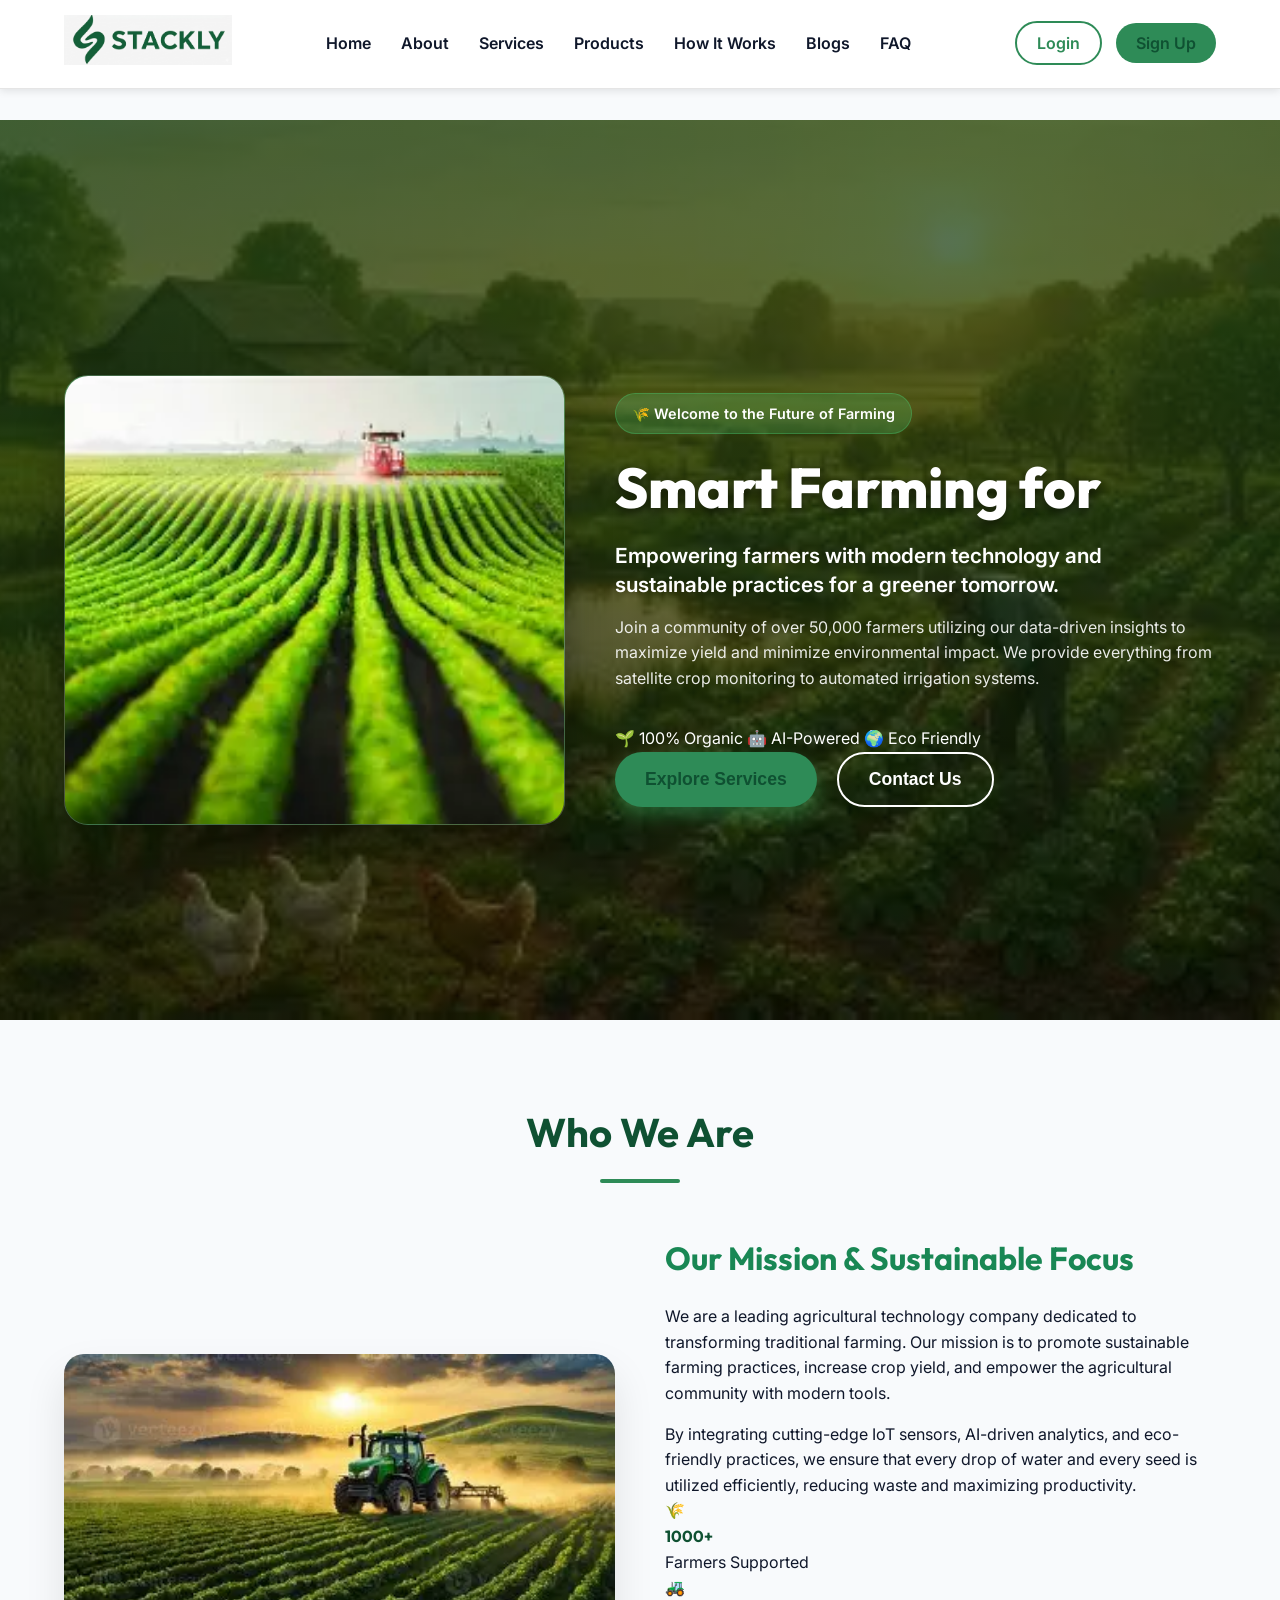
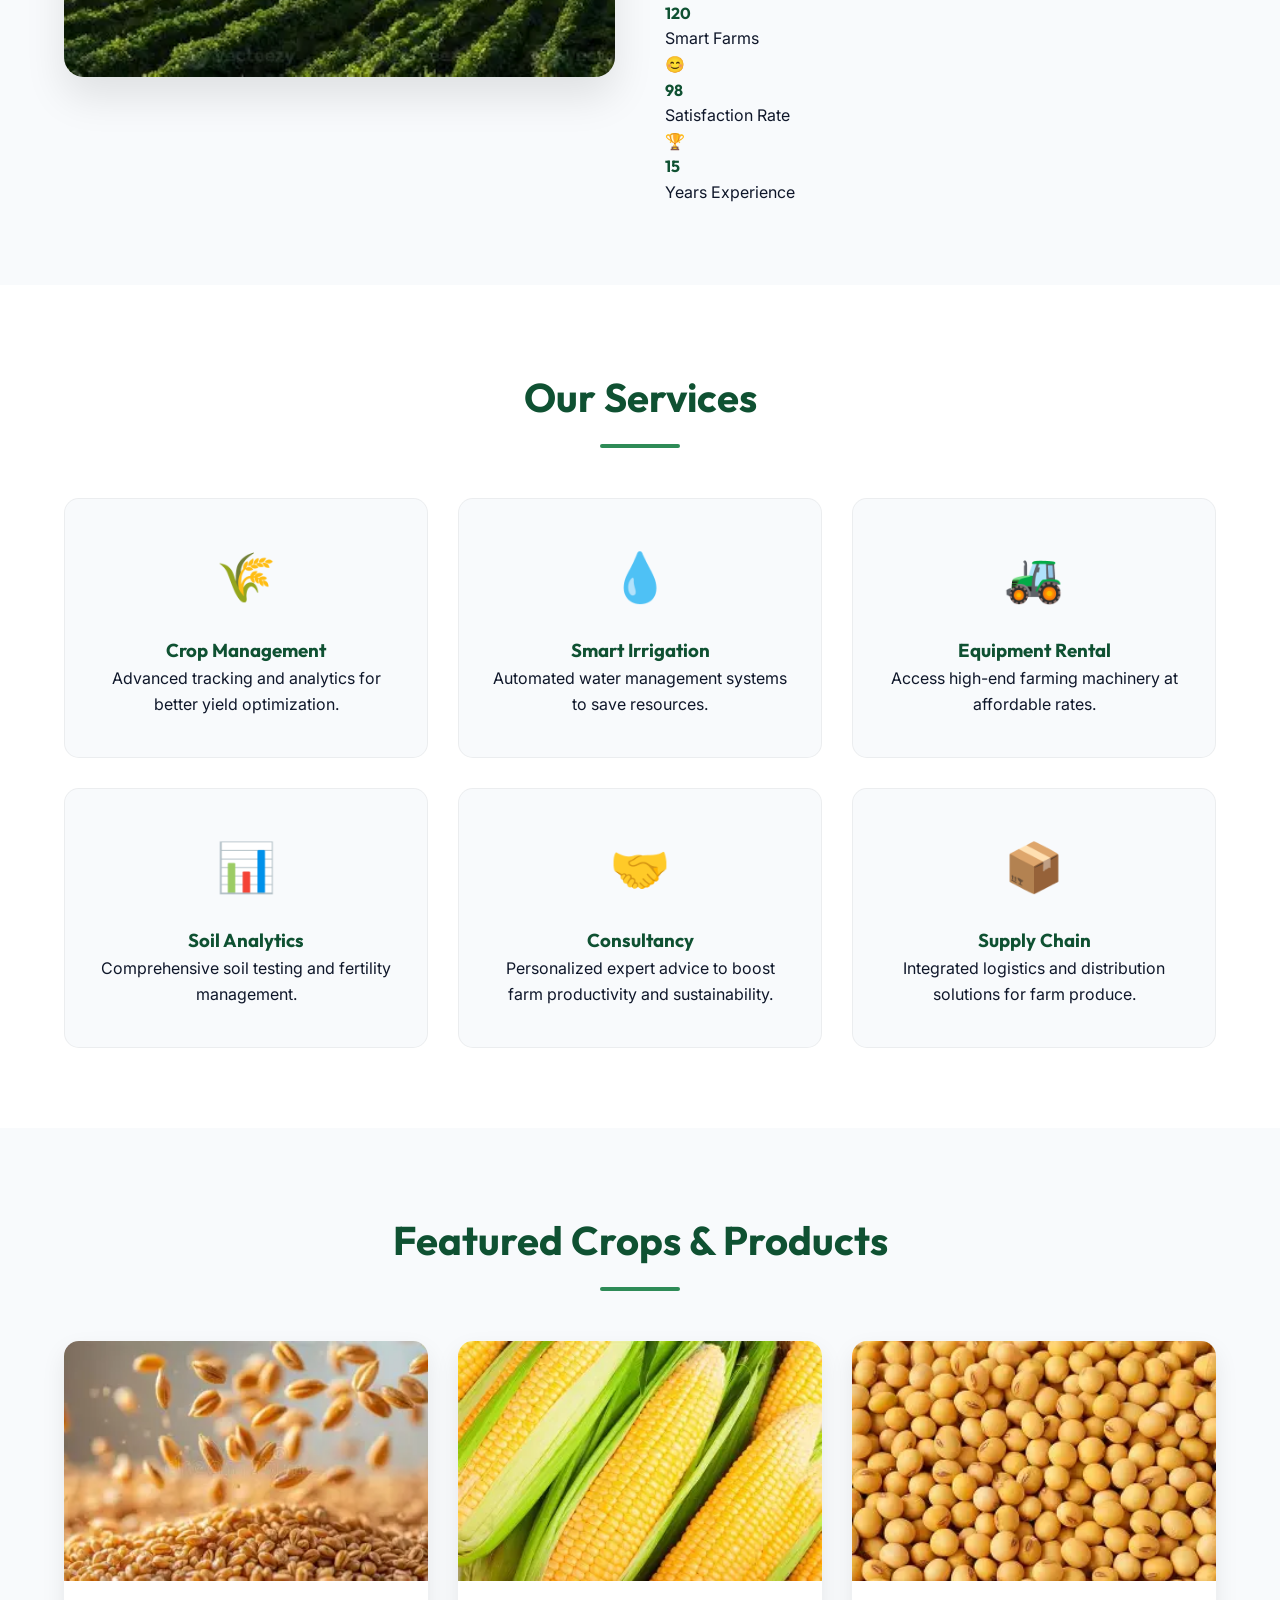
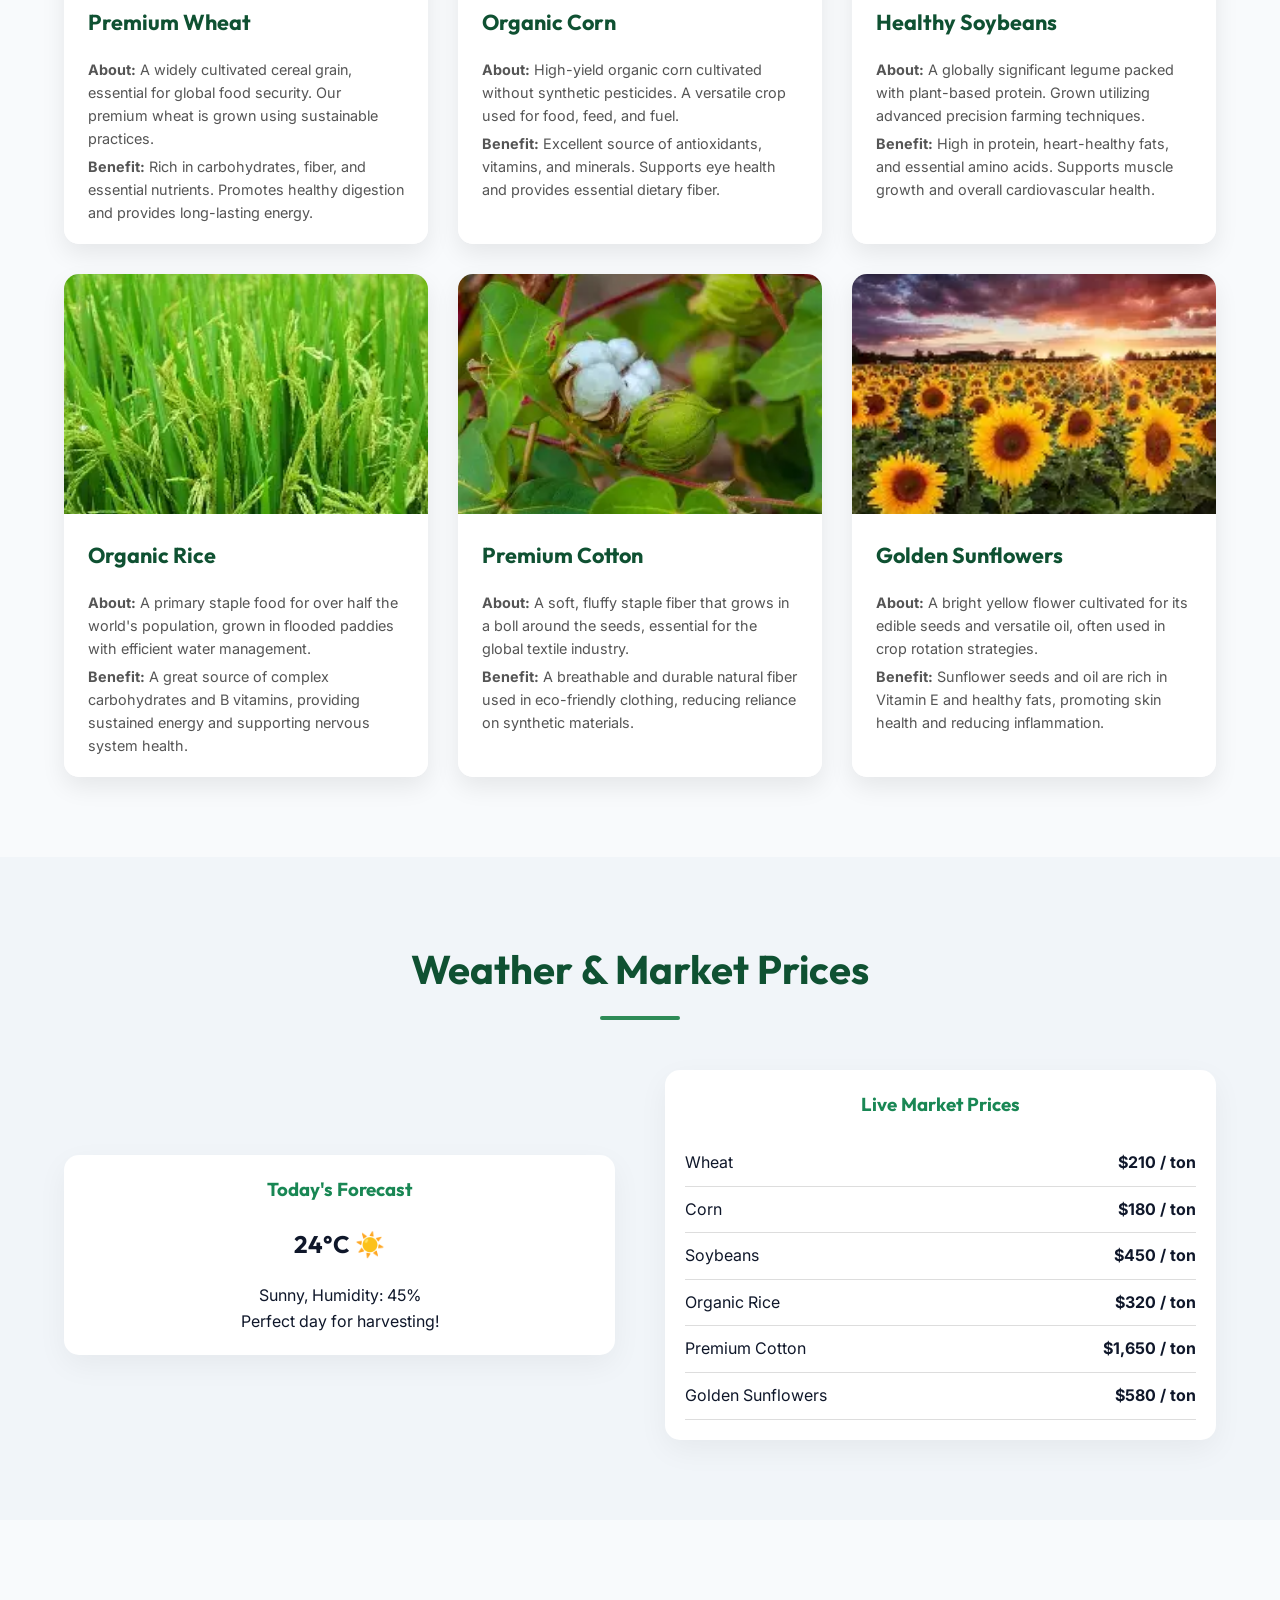
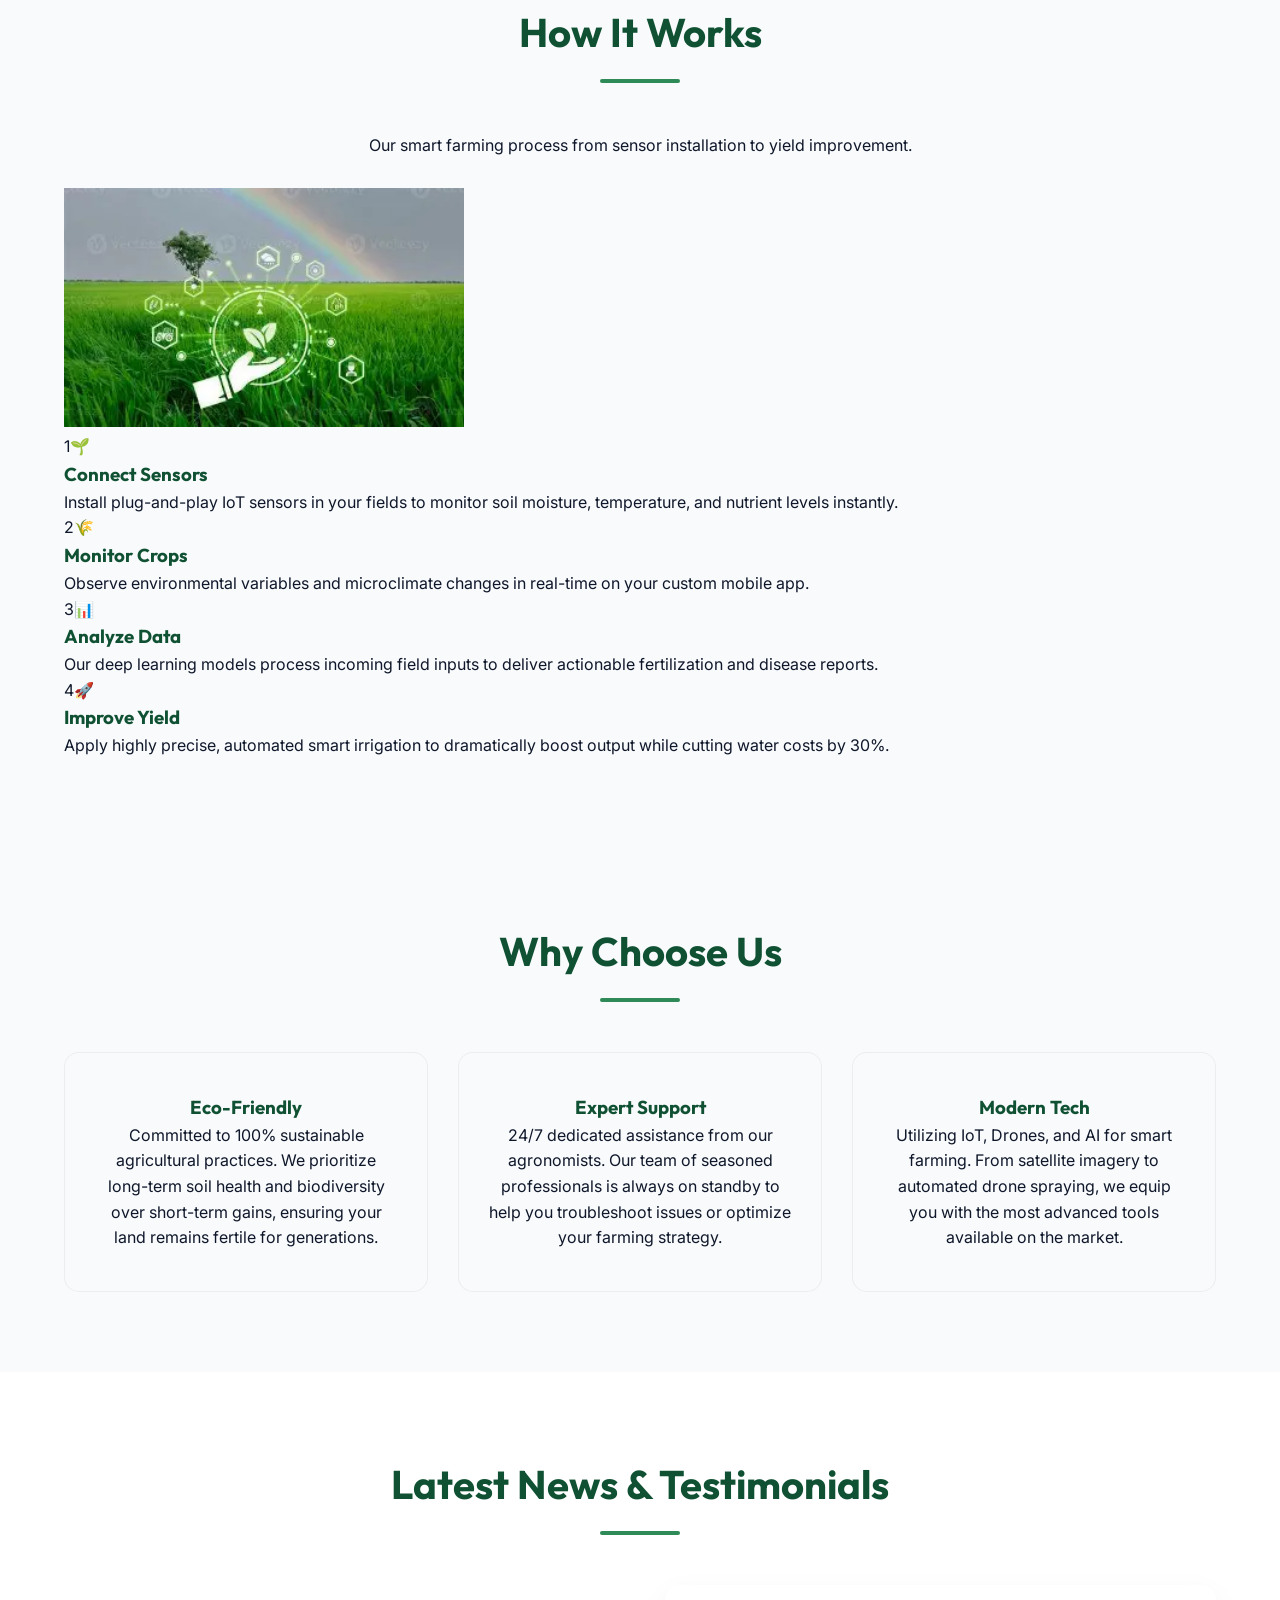
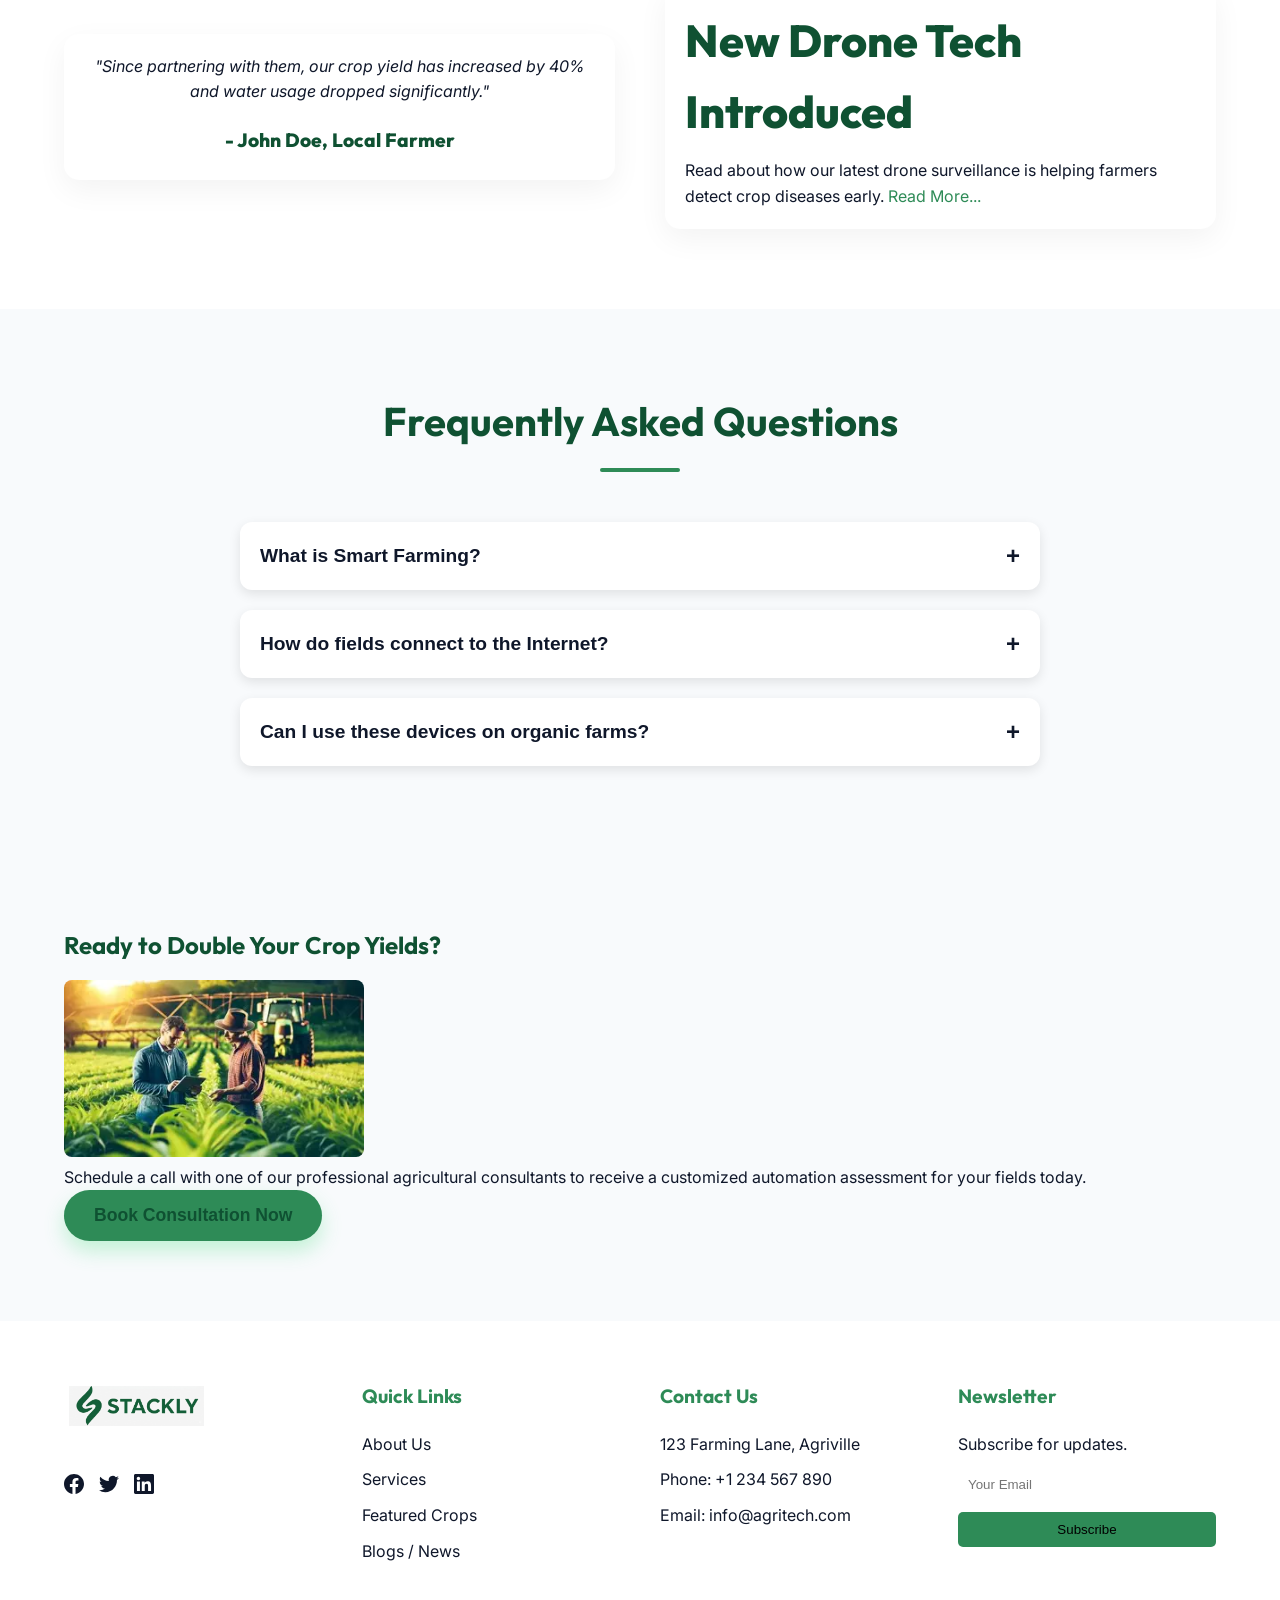
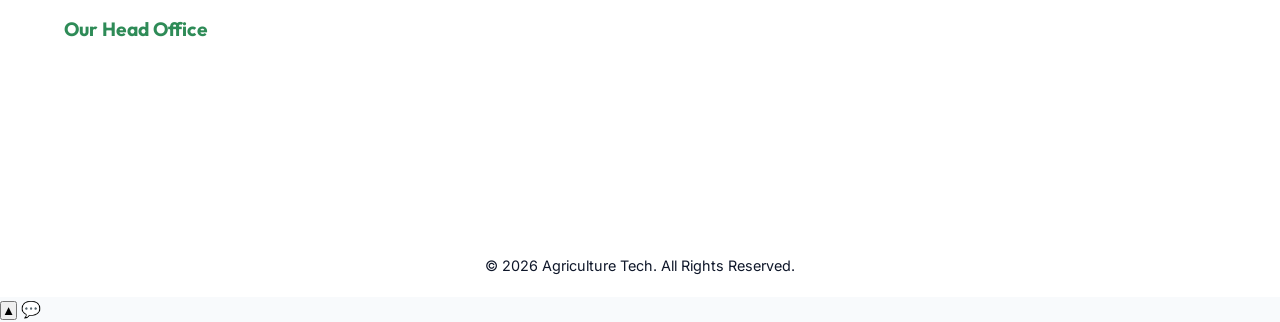
==== index.html @ cfa4a05a "Add files via upload" ====
<!DOCTYPE html>
<html lang="en">

<head>
    <meta charset="UTF-8">
    <meta name="viewport" content="width=device-width, initial-scale=1.0">
    <title>Agriculture - Smart Farming</title>
    <link
        href="https://fonts.googleapis.com/css2?family=Inter:wght@400;500;600&family=Outfit:wght@500;600;800&display=swap"
        rel="stylesheet">
    <link rel="stylesheet" href="assets/css/style.css">
</head>

<body>
    <!-- Preloader -->
    <div id="preloader">
        <div class="preloader-content">
            <span class="loader-icon">🌱</span>
            <h2>Growing Better Future...</h2>
            <div class="loader-bar">
                <div class="loader-progress"></div>
            </div>
        </div>
    </div>


    <!-- Header -->
    <header>
        <div class="logo">
            <a href="index.html"><img src="logo1.png" alt="Agriculture Logo"></a>
        </div>
        <nav>
            <ul class="nav-links">
                <li><a href="index.html">Home</a></li>
                <li><a href="404.html">About</a></li>
                <li><a href="404.html">Services</a></li>
                <li><a href="404.html">Products</a></li>
                <li><a href="404.html">How It Works</a></li>
                <li><a href="404.html">Blogs</a></li>
                <li><a href="404.html">FAQ</a></li>
                <li class="mobile-only"><a href="404.html">Login</a></li>
                <li class="mobile-only"><a href="404.html">Sign Up</a></li>
            </ul>
        </nav>
        <div class="header-right">
            <div class="auth-buttons">
                <a href="404.html" class="btn-login">Login</a>
                <a href="404.html" class="btn-signup">Sign Up</a>
            </div>
            <div class="hamburger">
                <span></span>
                <span></span>
                <span></span>
            </div>
        </div>
    </header>

    <!-- Hero Section -->
    <section id="hero" class="hero">
        <div class="hero-overlay"></div>
        <div class="leaves-container"></div> <!-- Container for floating leaves animation -->
        <div class="hero-grid">
            <div class="hero-left">
                <div class="hero-image-wrap">
                    <img src="assets/13.webp" alt="Premium Wheat Farming" class="hero-img hero-slide active">
                    <img src="assets/3.webp" alt="Organic Corn Farming" class="hero-img hero-slide">
                    <img src="assets/5.webp" alt="Sustainable Soybeans Farming" class="hero-img hero-slide">
                </div>
            </div>
            <div class="hero-right">
                <div class="hero-content">
                    <span class="hero-tag">🌾 Welcome to the Future of Farming</span>
                    <h1 id="typewriter-title">Smart Farming for </h1>
                    <p class="hero-desc">Empowering farmers with modern technology and sustainable practices for a
                        greener tomorrow.</p>
                    <p class="hero-text">Join a community of over 50,000 farmers utilizing our data-driven insights to
                        maximize yield and minimize environmental impact. We provide everything from satellite crop
                        monitoring to automated irrigation systems.</p>

                    <!-- Trust Badges -->
                    <div class="hero-badges">
                        <span class="trust-badge">🌱 100% Organic</span>
                        <span class="trust-badge">🤖 AI-Powered</span>
                        <span class="trust-badge">🌍 Eco Friendly</span>
                    </div>

                    <div class="btn-group">
                        <button class="btn-primary" onclick="window.location.href='404.html'">Explore Services</button>
                        <button class="btn-secondary" onclick="window.location.href='404.html'">Contact Us</button>
                    </div>
                </div>
            </div>
        </div>
    </section>

    <!-- About Section -->
    <section id="about" class="about">
        <div class="about-pattern-bg"></div> <!-- Soft background pattern -->
        <h2 class="section-title">Who We Are</h2>
        <div class="about-grid">
            <div class="about-img-wrap">
                <img src="assets/4.webp" alt="Farmers working" class="about-img">
            </div>
            <div class="about-content">
                <h3>Our Mission & Sustainable Focus</h3>
                <p class="about-text-desc">We are a leading agricultural technology company dedicated to transforming
                    traditional farming. Our mission is to promote sustainable farming practices, increase crop yield,
                    and empower the agricultural community with modern tools.</p>
                <p class="about-text-desc" style="margin-top: 15px;">By integrating cutting-edge IoT sensors, AI-driven
                    analytics, and eco-friendly practices, we ensure that every drop of water and every seed is utilized
                    efficiently, reducing waste and maximizing productivity.</p>

                <!-- Rotating/Scrolling Statistics Slider -->
                <div class="stats-slider-container">
                    <div class="stats-slider-track">
                        <div class="stat-card">
                            <span class="stat-card-icon">🌾</span>
                            <div class="stat-card-info">
                                <h4 class="counter" data-target="50000" data-suffix="K+" data-divisor="1000">1000+</h4>
                                <p>Farmers Supported</p>
                            </div>
                        </div>
                        <div class="stat-card">
                            <span class="stat-card-icon">🚜</span>
                            <div class="stat-card-info">
                                <h4 class="counter" data-target="120" data-suffix="+">120</h4>
                                <p>Smart Farms</p>
                            </div>
                        </div>
                        <div class="stat-card">
                            <span class="stat-card-icon">😊</span>
                            <div class="stat-card-info">
                                <h4 class="counter" data-target="98" data-suffix="%">98</h4>
                                <p>Satisfaction Rate</p>
                            </div>
                        </div>
                        <div class="stat-card">
                            <span class="stat-card-icon">🏆</span>
                            <div class="stat-card-info">
                                <h4 class="counter" data-target="15" data-suffix="+">15</h4>
                                <p>Years Experience</p>
                            </div>
                        </div>
                    </div>
                </div>
            </div>
        </div>
    </section>

    <!-- Services Section -->
    <section id="services" class="services">
        <h2 class="section-title">Our Services</h2>
        <div class="service-grid">
            <div class="service-card">
                <div class="service-icon">🌾</div>
                <h3>Crop Management</h3>
                <p>Advanced tracking and analytics for better yield optimization.</p>
            </div>
            <div class="service-card">
                <div class="service-icon">💧</div>
                <h3>Smart Irrigation</h3>
                <p>Automated water management systems to save resources.</p>
            </div>
            <div class="service-card">
                <div class="service-icon">🚜</div>
                <h3>Equipment Rental</h3>
                <p>Access high-end farming machinery at affordable rates.</p>
            </div>
            <div class="service-card">
                <div class="service-icon">📊</div>
                <h3>Soil Analytics</h3>
                <p>Comprehensive soil testing and fertility management.</p>
            </div>
            <!-- Additional Service Cards -->
            <div class="service-card">
                <div class="service-icon">🤝</div>
                <h3>Consultancy</h3>
                <p>Personalized expert advice to boost farm productivity and sustainability.</p>
            </div>
            <div class="service-card">
                <div class="service-icon">📦</div>
                <h3>Supply Chain</h3>
                <p>Integrated logistics and distribution solutions for farm produce.</p>
            </div>
        </div>
    </section>

    <!-- Featured Crops Section -->
    <section id="crops" class="crops">
        <h2 class="section-title">Featured Crops & Products</h2>
        <div class="crops-grid">
            <div class="crop-card">
                <img src="assets/wheat.webp" alt="Wheat">
                <div class="crop-info" style="padding-bottom: 20px;">
                    <h4>Premium Wheat</h4>
                    <p style="font-size: 0.9rem; margin-top: 10px; color: #555; text-align: left;">
                        <strong>About:</strong> A widely cultivated cereal grain, essential for global food security.
                        Our premium wheat is grown using sustainable practices.
                    </p>
                    <p style="font-size: 0.9rem; margin-top: 5px; color: #555; text-align: left;">
                        <strong>Benefit:</strong> Rich in carbohydrates, fiber, and essential nutrients. Promotes
                        healthy digestion and provides long-lasting energy.
                    </p>
                </div>
            </div>
            <div class="crop-card">
                <img src="assets/corn.webp" alt="Corn">
                <div class="crop-info" style="padding-bottom: 20px;">
                    <h4>Organic Corn</h4>
                    <p style="font-size: 0.9rem; margin-top: 10px; color: #555; text-align: left;">
                        <strong>About:</strong> High-yield organic corn cultivated without synthetic pesticides. A
                        versatile crop used for food, feed, and fuel.
                    </p>
                    <p style="font-size: 0.9rem; margin-top: 5px; color: #555; text-align: left;">
                        <strong>Benefit:</strong> Excellent source of antioxidants, vitamins, and minerals. Supports eye
                        health and provides essential dietary fiber.
                    </p>
                </div>
            </div>
            <div class="crop-card">
                <img src="assets/soyabean.webp" alt="Soybeans">
                <div class="crop-info" style="padding-bottom: 20px;">
                    <h4>Healthy Soybeans</h4>
                    <p style="font-size: 0.9rem; margin-top: 10px; color: #555; text-align: left;">
                        <strong>About:</strong> A globally significant legume packed with plant-based protein. Grown
                        utilizing advanced precision farming techniques.
                    </p>
                    <p style="font-size: 0.9rem; margin-top: 5px; color: #555; text-align: left;">
                        <strong>Benefit:</strong> High in protein, heart-healthy fats, and essential amino acids.
                        Supports muscle growth and overall cardiovascular health.
                    </p>
                </div>
            </div>
            <div class="crop-card">
                <img src="assets/rice.webp" alt="Rice">
                <div class="crop-info" style="padding-bottom: 20px;">
                    <h4>Organic Rice</h4>
                    <p style="font-size: 0.9rem; margin-top: 10px; color: #555; text-align: left;">
                        <strong>About:</strong> A primary staple food for over half the world's population, grown in
                        flooded paddies with efficient water management.
                    </p>
                    <p style="font-size: 0.9rem; margin-top: 5px; color: #555; text-align: left;">
                        <strong>Benefit:</strong> A great source of complex carbohydrates and B vitamins, providing
                        sustained energy and supporting nervous system health.
                    </p>
                </div>
            </div>
            <div class="crop-card">
                <img src="assets/cotton.webp" alt="Cotton">
                <div class="crop-info" style="padding-bottom: 20px;">
                    <h4>Premium Cotton</h4>
                    <p style="font-size: 0.9rem; margin-top: 10px; color: #555; text-align: left;">
                        <strong>About:</strong> A soft, fluffy staple fiber that grows in a boll around the seeds,
                        essential for the global textile industry.
                    </p>
                    <p style="font-size: 0.9rem; margin-top: 5px; color: #555; text-align: left;">
                        <strong>Benefit:</strong> A breathable and durable natural fiber used in eco-friendly clothing,
                        reducing reliance on synthetic materials.
                    </p>
                </div>
            </div>
            <div class="crop-card">
                <img src="assets/sunflower.webp" alt="Sunflowers">
                <div class="crop-info" style="padding-bottom: 20px;">
                    <h4>Golden Sunflowers</h4>
                    <p style="font-size: 0.9rem; margin-top: 10px; color: #555; text-align: left;">
                        <strong>About:</strong> A bright yellow flower cultivated for its edible seeds and versatile
                        oil, often used in crop rotation strategies.
                    </p>
                    <p style="font-size: 0.9rem; margin-top: 5px; color: #555; text-align: left;">
                        <strong>Benefit:</strong> Sunflower seeds and oil are rich in Vitamin E and healthy fats,
                        promoting skin health and reducing inflammation.
                    </p>
                </div>
            </div>
        </div>
    </section>

    <!-- Weather & Market Prices -->
    <section class="weather-market" style="background: #f1f5f9;">
        <h2 class="section-title">Weather & Market Prices</h2>
        <div class="about-grid">
            <div class="stat-item">
                <h3 style="color: var(--secondary-color);">Today's Forecast</h3>
                <h1 style="margin: 20px 0; color: var(--text-dark);">24°C ☀️</h1>
                <p>Sunny, Humidity: 45%</p>
                <p>Perfect day for harvesting!</p>
            </div>
            <div class="stat-item">
                <h3 style="color: var(--secondary-color);">Live Market Prices</h3>
                <ul style="text-align: left; margin-top: 20px;">
                    <li
                        style="padding: 10px 0; border-bottom: 1px solid #ddd; display: flex; justify-content: space-between;">
                        <span>Wheat</span> <strong>$210 / ton</strong>
                    </li>
                    <li
                        style="padding: 10px 0; border-bottom: 1px solid #ddd; display: flex; justify-content: space-between;">
                        <span>Corn</span> <strong>$180 / ton</strong>
                    </li>
                    <li
                        style="padding: 10px 0; border-bottom: 1px solid #ddd; display: flex; justify-content: space-between;">
                        <span>Soybeans</span> <strong>$450 / ton</strong>
                    </li>
                    <li
                        style="padding: 10px 0; border-bottom: 1px solid #ddd; display: flex; justify-content: space-between;">
                        <span>Organic Rice</span> <strong>$320 / ton</strong>
                    </li>
                    <li
                        style="padding: 10px 0; border-bottom: 1px solid #ddd; display: flex; justify-content: space-between;">
                        <span>Premium Cotton</span> <strong>$1,650 / ton</strong>
                    </li>
                    <li
                        style="padding: 10px 0; border-bottom: 1px solid #ddd; display: flex; justify-content: space-between;">
                        <span>Golden Sunflowers</span> <strong>$580 / ton</strong>
                    </li>
                </ul>
            </div>
        </div>
    </section>

    <!-- How It Works Section -->
    <section id="how-it-works" class="how-it-works">
        <h2 class="section-title">How It Works</h2>
        <p class="section-subtitle" style="text-align:center; color:var(--text-dark); margin-bottom:30px;">Our smart
            farming process from sensor installation to yield improvement.</p>
        <div class="how-it-image">
            <img src="assets/smart1.webp" class="how-it-img" style="width:100%; max-width:400px;" />
        </div>
        <div class="how-it-works-grid">
            <div class="steps-container">
                <div class="step-card">
                    <div class="step-icon-wrap">
                        <span class="step-number">1</span><span class="step-icon">🌱</span>
                        <h3>Connect Sensors</h3>
                        <p>Install plug-and-play IoT sensors in your fields to monitor soil moisture, temperature, and
                            nutrient
                            levels instantly.</p>
                    </div>
                </div>
                <div class="step-card">
                    <div class="step-icon-wrap">
                        <span class="step-number">2</span><span class="step-icon">🌾</span>
                        <h3>Monitor Crops</h3>
                        <p>Observe environmental variables and microclimate changes in real-time on your custom mobile
                            app.
                        </p>
                    </div>

                </div>
                <div class="step-card">
                    <div class="step-icon-wrap">
                        <span class="step-number">3</span><span class="step-icon">📊</span>
                        <h3>Analyze Data</h3>
                        <p>Our deep learning models process incoming field inputs to deliver actionable fertilization
                            and
                            disease reports.</p>
                    </div>
                </div>
                <div class="step-card">
                    <div class="step-icon-wrap">
                        <span class="step-number">4</span><span class="step-icon">🚀</span>
                        <h3>Improve Yield</h3>
                        <p>Apply highly precise, automated smart irrigation to dramatically boost output while cutting
                            water
                            costs by 30%.</p>
                    </div>
                </div>

            </div>
        </div>
    </section>

    <!-- Why Choose Us & Stats -->
    <section class="why-us">
        <h2 class="section-title">Why Choose Us</h2>
        <div class="service-grid">
            <div class="service-card">
                <h3>Eco-Friendly</h3>
                <p>Committed to 100% sustainable agricultural practices. We prioritize long-term soil health and
                    biodiversity over short-term gains, ensuring your land remains fertile for generations.</p>
            </div>
            <div class="service-card">
                <h3>Expert Support</h3>
                <p>24/7 dedicated assistance from our agronomists. Our team of seasoned professionals is always on
                    standby to help you troubleshoot issues or optimize your farming strategy.</p>
            </div>
            <div class="service-card">
                <h3>Modern Tech</h3>
                <p>Utilizing IoT, Drones, and AI for smart farming. From satellite imagery to automated drone spraying,
                    we equip you with the most advanced tools available on the market.</p>
            </div>
        </div>
    </section>

    <!-- Testimonials & News -->
    <section id="news" class="testimonials" style="background: white;">
        <h2 class="section-title">Latest News & Testimonials</h2>
        <div class="about-grid">
            <div class="stat-item">
                <p style="font-style: italic;">"Since partnering with them, our crop yield has increased by 40% and
                    water usage dropped significantly."</p>
                <h4 style="margin-top: 20px; font-size: 1.2rem; color: var(--primary-color);">- John Doe, Local Farmer
                </h4>
            </div>
            <div class="stat-item" style="text-align: left;">
                <h4 style="color: var(--primary-color); margin-bottom: 10px;">New Drone Tech Introduced</h4>
                <p>Read about how our latest drone surveillance is helping farmers detect crop diseases early. <a
                        href="#" style="color: var(--accent-color);">Read More...</a></p>
            </div>
        </div>
    </section>

    <!-- FAQ Section -->
    <section id="faq" class="faq-section">
        <h2 class="section-title">Frequently Asked Questions</h2>
        <div class="faq-container">
            <div class="faq-item animate-fade">
                <button class="faq-question">What is Smart Farming? <span class="faq-toggle-icon">+</span></button>
                <div class="faq-answer">
                    <p>Smart Farming represents the application of modern Information and Communication Technologies
                        (ICT) into agriculture. It includes IoT sensors, automated drone spraying, and real-time AI
                        weather forecast analysis to optimize crop yields.</p>
                </div>
            </div>
            <div class="faq-item">
                <button class="faq-question">How do fields connect to the Internet? <span
                        class="faq-toggle-icon">+</span></button>
                <div class="faq-answer">
                    <p>Our custom hardware devices transmit data using low-power wide-area networks (LPWAN) like
                        LoRaWAN, cellular IoT connectivity, or local Wi-Fi links, meaning you get secure connectivity
                        even in remote regions.</p>
                </div>
            </div>
            <div class="faq-item">
                <button class="faq-question">Can I use these devices on organic farms? <span
                        class="faq-toggle-icon">+</span></button>
                <div class="faq-answer">
                    <p>Absolutely! Our analytical recommendations align completely with organic agricultural practices.
                        The sensors do not alter the soil composition and aid organic farmers in maintaining soil
                        microbiome health.</p>
                </div>
            </div>
        </div>
    </section>

    <!-- Contact CTA Banner -->
    <section class="cta-banner">
        <div class="cta-banner-content">
            <div class="cta-content">


                <h2>Ready to Double Your Crop Yields?</h2>
                <img src="assets/consulting.webp" alt="Consulting" class="cta-yield-image"
                    style="width:100%; max-width:300px; margin-top:15px; border-radius:8px;" />
                <p>Schedule a call with one of our professional agricultural consultants to receive a customized
                    automation assessment for your fields today.</p>
                <button class="btn-primary" onclick="window.location.href='#footer'">Book Consultation Now</button>
            </div>
        </div>
    </section>

    <!-- Footer -->
    <footer id="footer">
        <div class="footer-grid">
            <div class="footer-col">
                <a href="index.html"><img src="logo1.png" alt="Agriculture Logo"
                        style="height: 50px; margin-bottom: 15px; background: white; padding: 5px; border-radius: 5px;"></a>
                <div class="social-icons">
                    <a href="https://facebook.com" target="_blank" class="social-icon"><svg width="20" height="20"
                            viewBox="0 0 24 24" fill="currentColor">
                            <path
                                d="M24 12.073c0-6.627-5.373-12-12-12s-12 5.373-12 12c0 5.99 4.388 10.954 10.125 11.854v-8.385H7.078v-3.47h3.047V9.43c0-3.007 1.792-4.669 4.533-4.669 1.312 0 2.686.235 2.686.235v2.953H15.83c-1.491 0-1.956.925-1.956 1.874v2.25h3.328l-.532 3.47h-2.796v8.385C19.612 23.027 24 18.062 24 12.073z" />
                        </svg></a>
                    <a href="https://twitter.com" target="_blank" class="social-icon"><svg width="20" height="20"
                            viewBox="0 0 24 24" fill="currentColor">
                            <path
                                d="M23.953 4.57a10 10 0 01-2.825.775 4.958 4.958 0 002.163-2.723c-.951.555-2.005.959-3.127 1.184a4.92 4.92 0 00-8.384 4.482C7.69 8.095 4.067 6.13 1.64 3.162a4.822 4.822 0 00-.666 2.475c0 1.71.87 3.213 2.188 4.096a4.904 4.904 0 01-2.228-.616v.06a4.923 4.923 0 003.946 4.84 4.996 4.996 0 01-2.212.085 4.936 4.936 0 004.604 3.417 9.867 9.867 0 01-6.102 2.105c-.39 0-.779-.023-1.17-.067a13.995 13.995 0 007.557 2.209c9.053 0 13.998-7.496 13.998-13.985 0-.21 0-.42-.015-.63A9.935 9.935 0 0024 4.59z" />
                        </svg></a>
                    <a href="https://instagram.com" target="_blank" class="social-icon"><svg width="20" height="20"
                            viewBox="0 0 24 24" fill="currentColor">
                            <path
                                d="M20.447 20.452h-3.554v-5.569c0-1.328-.027-3.037-1.852-3.037-1.853 0-2.136 1.445-2.136 2.939v5.667H9.351V9h3.414v1.561h.046c.477-.9 1.637-1.85 3.37-1.85 3.601 0 4.267 2.37 4.267 5.455v6.286zM5.337 7.433c-1.144 0-2.063-.926-2.063-2.065 0-1.138.92-2.063 2.063-2.063 1.14 0 2.064.925 2.064 2.063 0 1.139-.925 2.065-2.064 2.065zm1.782 13.019H3.555V9h3.564v11.452zM22.225 0H1.771C.792 0 0 .774 0 1.729v20.542C0 23.227.792 24 1.771 24h20.451C23.2 24 24 23.227 24 22.271V1.729C24 .774 23.2 0 22.222 0h.003z" />
                        </svg></a>
                </div>
            </div>
            <div class="footer-col">
                <h4>Quick Links</h4>
                <ul>
                    <li><a href="404.html">About Us</a></li>
                    <li><a href="404.html">Services</a></li>
                    <li><a href="404.html">Featured Crops</a></li>
                    <li><a href="404.html">Blogs / News</a></li>
                </ul>
            </div>
            <div class="footer-col">
                <h4>Contact Us</h4>
                <ul>
                    <li>123 Farming Lane, Agriville</li>
                    <li>Phone: +1 234 567 890</li>
                    <li>Email: info@agritech.com</li>
                </ul>
            </div>
            <div class="footer-col">
                <h4>Newsletter</h4>
                <p>Subscribe for updates.</p>
                <input type="email" placeholder="Your Email"
                    style="padding: 10px; width: 100%; margin-top: 10px; border-radius: 5px; border: none;">
                <button
                    style="padding: 10px; width: 100%; margin-top: 10px; background: var(--accent-color); border: none; border-radius: 5px; cursor: pointer;">Subscribe</button>
            </div>
            <div class="footer-col footer-map">
                <h4>Our Head Office</h4>
                <iframe
                    src="https://www.google.com/maps/embed?pb=!1m18!1m12!1m3!1d387193.3059445135!2d-74.2598661889984!3d40.69714941774136!2m3!1f0!2f0!3f0!3m2!1i1024!2i768!4f13.1!3m3!1m2!1s0x89c24fa5d33f083b%3A0xc80b8f06e177fe62!2sNew%20York%2C%20NY%2C%20USA!5e0!3m2!1sen!2sin!4v1700000000000!5m2!1sen!2sin"
                    width="100%" height="120" style="border:0; border-radius: 8px;" allowfullscreen="" loading="lazy"
                    referrerpolicy="no-referrer-when-downgrade"></iframe>
            </div>
        </div>
        <div class="copyright">
            <p>&copy; 2026 Agriculture Tech. All Rights Reserved.</p>
        </div>
    </footer>

    <!-- Back to Top Button -->
    <button id="backToTop" class="back-to-top" aria-label="Back to Top">▲</button>

    <!-- Floating WhatsApp Button -->
    <a href="https://wa.me/1234567890" class="whatsapp-float" target="_blank" rel="noopener noreferrer"
        aria-label="Chat on WhatsApp">
        <span class="whatsapp-icon">💬</span>
    </a>

    <script src="assets/js/main.js"></script>
</body>

</html>
---- assets/css/style.css ----
/* ==========================================================================
   Base Styles & Variables
   ========================================================================== */
:root {
  --primary-color: #0F5132;
  /* Deep Dark Green */
  --secondary-color: #198754;
  /* Forest Green */
  --accent-color: #2E8B57;
  /* Sea Green */
  --accent-light: #A7D7A9;
  /* Mint Green */
  --accent-glow: rgba(46, 139, 87, 0.2);
  --bg-color: #f8fafc;
  --card-bg: #ffffff;
  --text-dark: #0f172a;
  /* Dark slate for maximum text visibility */
  --text-light: #ffffff;
  --font-heading: 'Outfit', sans-serif;
  --font-body: 'Inter', sans-serif;
  --transition: all 0.3s cubic-bezier(0.4, 0, 0.2, 1);
}

body.dark-mode {
  --bg-color: #0c120b;
  --card-bg: #122115;
  --text-dark: #f1f5f9;
  --text-light: #0f172a;
  --accent-glow: rgba(167, 215, 169, 0.15);
}

* {
  margin: 0;
  padding: 0;
  box-sizing: border-box;
}

body {
  font-family: var(--font-body);
  background-color: var(--bg-color);
  color: var(--text-dark);
  line-height: 1.6;
  overflow-x: hidden;
  padding-top: 120px;
  /* Offset for the sticky navbar and topbar */
}

h1,
h2,
h3,
h4,
h5,
h6 {
  font-family: var(--font-heading);
  font-weight: 700;
  color: var(--primary-color);
}

a {
  text-decoration: none;
  color: inherit;
}

ul {
  list-style: none;
}

/* ==========================================================================
   Preloader (1.5s display)
   ========================================================================== */
#preloader {
  position: fixed;
  top: 0;
  left: 0;
  width: 100%;
  height: 100%;
  background: radial-gradient(circle, var(--primary-color) 0%, #081606 100%);
  z-index: 9999;
  display: flex;
  justify-content: center;
  align-items: center;
  flex-direction: column;
  color: var(--text-light);
  transition: opacity 0.6s cubic-bezier(0.77, 0, 0.175, 1);
}

.preloader-content {
  text-align: center;
  animation: pulseScale 1.5s ease-in-out infinite;
}

.loader-icon {
  font-size: 4.5rem;
  margin-bottom: 10px;
  display: inline-block;
  animation: growPlant 1.5s ease-in-out infinite;
  filter: drop-shadow(0 0 10px rgba(46, 203, 113, 0.4));
}

#preloader h2 {
  font-family: var(--font-heading);
  font-weight: 600;
  font-size: 1.8rem;
  letter-spacing: 1px;
  color: var(--text-light);
  margin-top: 15px;
  text-shadow: 0 4px 12px rgba(0, 0, 0, 0.3);
}

.loader-bar {
  width: 160px;
  height: 4px;
  background: rgba(255, 255, 255, 0.12);
  border-radius: 10px;
  margin: 25px auto 0;
  overflow: hidden;
  position: relative;
}

.loader-progress {
  width: 100%;
  height: 100%;
  background: var(--accent-light);
  position: absolute;
  left: -100%;
  animation: loadProgress 1.5s cubic-bezier(0.785, 0.135, 0.15, 0.86) infinite;
}

@keyframes growPlant {
  0% {
    transform: scale(0.8) rotate(-10deg);
    opacity: 0.7;
  }

  50% {
    transform: scale(1.25) rotate(8deg);
    opacity: 1;
    filter: drop-shadow(0 0 15px var(--accent-light));
  }

  100% {
    transform: scale(0.8) rotate(-10deg);
    opacity: 0.7;
  }
}

@keyframes pulseScale {

  0%,
  100% {
    transform: scale(0.98);
  }

  50% {
    transform: scale(1.02);
  }
}

@keyframes loadProgress {
  0% {
    left: -100%;
  }

  50% {
    left: 0;
  }

  100% {
    left: 100%;
  }
}

.fade-out {
  opacity: 0;
  pointer-events: none;
}

/* ==========================================================================
   Navigation
   ========================================================================== */
header {
  position: fixed;
  top: 0;
  left: 0;
  width: 100%;
  padding: 15px 5%;
  display: flex;
  justify-content: space-between;
  align-items: center;
  z-index: 1000;
  background: white;
  /* Changed to white background */
  border-bottom: 1px solid rgba(0, 0, 0, 0.1);
  box-shadow: 0 2px 8px rgba(0, 0, 0, 0.1);
  transition: var(--transition);
}

/* Mobile navigation */
@media (max-width: 768px) {
  .hamburger {
    display: flex;
    flex-direction: column;
    gap: 5px;
    cursor: pointer;
  }

  .nav-links {
    position: fixed;
    top: 0;
    right: -100%;
    height: 100vh;
    width: 250px;
    background: var(--primary-color);
    flex-direction: column;
    align-items: flex-start;
    padding: 80px 20px;
    transition: var(--transition);
    z-index: 999;
  }

  .nav-links.active {
    right: 0;
  }

  .nav-links li {
    margin: 20px 0;
  }

  .nav-links li a {
    color: var(--text-light);
    font-size: 1.2rem;
  }
}

.logo img {
  height: 50px;
  cursor: pointer;
}

nav ul {
  display: flex;
  gap: 30px;
}

nav ul li a {
  color: var(--text-dark);
  font-weight: 600;
  transition: var(--transition);
}

nav ul li a:hover {
  color: var(--accent-color);
}

.auth-buttons a {
  padding: 10px 20px;
  border-radius: 30px;
  font-weight: 600;
  margin-left: 10px;
  transition: var(--transition);
}

.btn-login {
  border: 2px solid var(--accent-color);
  color: var(--accent-color);
}

.btn-login:hover {
  background: var(--accent-color);
  color: var(--primary-color);
}

.btn-signup {
  background: var(--accent-color);
  color: var(--primary-color);
}

.btn-signup:hover {
  background: #36b965;
}

.mobile-only {
  display: none;
}

.hamburger {
  display: none;
  cursor: pointer;
  flex-direction: column;
  gap: 5px;
  /* Ensure visible on white header */
  color: var(--text-dark);
}

.hamburger span {
  width: 25px;
  height: 3px;
  background: currentColor;
  transition: var(--transition);
}

/* Active state transforms for X icon */
.hamburger.active span:nth-child(1) {
  transform: translateY(8px) rotate(45deg);
}
.hamburger.active span:nth-child(2) {
  opacity: 0;
}
.hamburger.active span:nth-child(3) {
  transform: translateY(-8px) rotate(-45deg);
}
.header-social {
  display: flex;
  gap: 15px;
}

.header-social a {
  color: var(--text-light);
  font-weight: bold;
  transition: var(--transition);
}

.header-social a:hover {
  color: var(--accent-color);
}

/* ==========================================================================
   Hero Section & 3D Animation
   ========================================================================== */
.hero {
  min-height: 100vh;
  position: relative;
  display: flex;
  align-items: center;
  justify-content: center;
  overflow: hidden;
  padding: 140px 5% 80px;
}

.hero::before {
  content: '';
  position: absolute;
  top: 0;
  left: 0;
  width: 100%;
  height: 100%;
  background: url('../9.webp') no-repeat center center/cover;
  z-index: -2;
  animation: zoomBg 20s infinite alternate ease-in-out, moveBg 30s infinite linear;
}



@keyframes zoomBg {
  0% { transform: scale(1); }
  100% { transform: scale(1.08); }
}

@keyframes moveBg {
  0% { background-position: center top; }
  50% { background-position: center center; }
  100% { background-position: center bottom; }
}

.hero-overlay {
  position: absolute;
  top: 0;
  left: 0;
  width: 100%;
  height: 100%;
  background: linear-gradient(rgba(26, 67, 20, 0.75), rgba(0, 0, 0, 0.55));
  z-index: -1;
}

.hero-grid {
  display: grid;
  grid-template-columns: 1fr 1.2fr;
  gap: 50px;
  align-items: center;
  width: 100%;
  max-width: 1200px;
  z-index: 2;
}

.hero-left {
  display: flex;
  justify-content: center;
  align-items: center;
}

.hero-image-wrap {
  position: relative;
  width: 100%;
  height: 450px;
  /* Fixed height for image container */
  display: flex;
  justify-content: center;
  align-items: center;
  overflow: hidden;
  border-radius: 24px;
  padding: 12px;
  background: linear-gradient(135deg, rgba(39, 174, 96, 0.4), rgba(255, 255, 255, 0.05));
  box-shadow: 0 25px 50px -12px rgba(0, 0, 0, 0.5);
  border: 1px solid rgba(255, 255, 255, 0.15);
  backdrop-filter: blur(10px);
  -webkit-backdrop-filter: blur(10px);
}

/* Ensure hero images overlay and only active is visible */
.hero-img {
  position: absolute;
  top: 0;
  left: 0;
  width: 100%;
  height: 100%;
  object-fit: cover;
  opacity: 0;
  transition: opacity 0.8s ease-in-out, transform 0.8s ease-in-out;
  border-radius: 16px;
  border: none;
  /* removed outline */
}

.hero-img.active {
  opacity: 1;
  transform: scale(1.02);
  animation: heroFadeIn 0.8s ease-out forwards;
}

@keyframes heroFadeIn {
  0% {
    opacity: 0;
    transform: scale(0.95);
  }

  100% {
    opacity: 1;
    transform: scale(1);
  }
}

.hero-right {
  display: flex;
  flex-direction: column;
}

.hero-content {
  color: var(--text-light);
  max-width: 650px;
}

.hero-content .hero-tag,
.hero-content h1,
.hero-content h2,
.hero-content h3,
.hero-content p,
.hero-content span {
  color: var(--text-light) !important;
}

.hero-tag {
  display: inline-block;
  background: rgba(74, 222, 128, 0.2);
  color: var(--accent-color);
  padding: 8px 16px;
  border-radius: 30px;
  font-size: 0.9rem;
  font-weight: 600;
  margin-bottom: 20px;
  border: 1px solid rgba(74, 222, 128, 0.3);
  animation: slideInRight 0.8s ease-out;
}

.hero-content h1 {
  font-size: 3.5rem;
  font-weight: 800;
  margin-bottom: 20px;
  line-height: 1.2;
  text-shadow: 0 4px 10px rgba(0, 0, 0, 0.5);
  animation: slideInRight 1s ease-out;
}

.hero-desc {
  font-size: 1.3rem;
  font-weight: 600;
  color: var(--accent-color);
  margin-bottom: 15px;
  line-height: 1.4;
  animation: slideInRight 1.2s ease-out;
}

.hero-text {
  font-size: 1rem;
  opacity: 0.9;
  margin-bottom: 35px;
  line-height: 1.6;
  animation: slideInRight 1.4s ease-out;
}

.btn-group {
  display: flex;
  gap: 20px;
  justify-content: flex-start;
  animation: slideInRight 1.6s ease-out;
}

/* Animations */
@keyframes float {
  0% {
    transform: translateY(0px);
  }

  50% {
    transform: translateY(-15px);
  }

  100% {
    transform: translateY(0px);
  }
}

@keyframes slideInRight {
  from {
    opacity: 0;
    transform: translateX(40px);
  }

  to {
    opacity: 1;
    transform: translateX(0);
  }
}

.btn-primary,
.btn-secondary {
  padding: 15px 30px;
  font-size: 1.1rem;
  font-weight: 700;
  border-radius: 50px;
  cursor: pointer;
  transition: var(--transition);
  border: none;
}

.btn-primary {
  background: var(--accent-color);
  color: var(--primary-color);
  box-shadow: 0 10px 20px rgba(74, 222, 128, 0.3);
}

.btn-primary:hover {
  transform: translateY(-5px);
  box-shadow: 0 15px 25px rgba(74, 222, 128, 0.4);
}

.btn-secondary {
  background: transparent;
  color: var(--text-light);
  border: 2px solid var(--text-light);
}

.btn-secondary:hover {
  background: var(--text-light);
  color: var(--primary-color);
}

/* ==========================================================================
   Sections (General)
   ========================================================================== */
section {
  padding: 80px 5%;
}

.section-title {
  text-align: center;
  font-size: 2.5rem;
  color: var(--primary-color);
  margin-bottom: 50px;
  position: relative;
}

.section-title::after {
  content: '';
  width: 80px;
  height: 4px;
  background: var(--accent-color);
  display: block;
  margin: 15px auto 0;
  border-radius: 2px;
}

/* ==========================================================================
   About Us
   ========================================================================== */
.about-grid {
  display: grid;
  grid-template-columns: 1fr 1fr;
  gap: 50px;
  align-items: center;
}

.about-img {
  width: 100%;
  border-radius: 20px;
  box-shadow: 0 20px 40px rgba(0, 0, 0, 0.1);
  transition: transform 0.3s;
}

.about-img:hover {
  transform: scale(1.02);
}

.about-content h3 {
  font-size: 2rem;
  color: var(--secondary-color);
  margin-bottom: 20px;
}

.about-stats {
  display: flex;
  gap: 30px;
  margin-top: 30px;
}

.stat-item {
  background: white;
  padding: 20px;
  border-radius: 15px;
  box-shadow: 0 10px 30px rgba(0, 0, 0, 0.05);
  text-align: center;
  flex: 1;
}

.stat-item h4 {
  font-size: 2.8rem;
  font-weight: 800;
  color: var(--accent-color);
  margin-bottom: 5px;
}

/* ==========================================================================
   Services Section
   ========================================================================== */
.services {
  background: #fff;
}

.service-grid {
  display: grid;
  grid-template-columns: repeat(3, 1fr);
  gap: 30px;
}

@media (max-width: 768px) {
  .service-grid {
    grid-template-columns: 1fr;
  }
}

.service-card {
  background: var(--bg-color);
  padding: 40px 30px;
  border-radius: 15px;
  text-align: center;
  transition: var(--transition);
  border: 1px solid rgba(0, 0, 0, 0.05);
}

.service-card:hover {
  transform: translateY(-10px);
  box-shadow: 0 15px 30px rgba(26, 67, 20, 0.1);
  background: var(--primary-color);
  color: white;
}

.service-icon {
  font-size: 3rem;
  color: var(--accent-color);
  margin-bottom: 20px;
}

/* ==========================================================================
   Featured Crops Grid (3 columns in 1st row, 3 in 2nd row)
   ========================================================================== */
.crops-grid {
  display: grid;
  grid-template-columns: repeat(3, 1fr);
  gap: 30px;
}

.crop-card {
  border-radius: 15px;
  overflow: hidden;
  position: relative;
  box-shadow: 0 10px 25px rgba(0, 0, 0, 0.08);
  background: white;
  display: flex;
  flex-direction: column;
  transition: var(--transition);
}

.crop-card:hover {
  transform: translateY(-8px);
  box-shadow: 0 15px 35px rgba(0, 0, 0, 0.12);
}

.crop-card img {
  width: 100%;
  height: 240px;
  object-fit: cover;
  transition: transform 0.5s;
}

.crop-card:hover img {
  transform: scale(1.04);
}

.crop-info {
  width: 100%;
  padding: 24px;
  background: white;
  color: var(--text-dark);
  flex-grow: 1;
  display: flex;
  flex-direction: column;
}

.crop-info h4 {
  color: var(--primary-color);
  font-size: 1.35rem;
  margin-bottom: 8px;
  font-family: var(--font-heading);
}

/* Responsive Grid columns for Crops */

/* --- Mobile layout fixes (≤768px) --- */
@media (max-width: 768px) {
  /* Hero: stack image and content */
  .hero-grid { grid-template-columns: 1fr; gap: 30px; }
  .hero-left, .hero-right { width: 100%; }
  .hero-right { text-align: center; }
  .hero-image-wrap { min-height: 250px; height: auto; }
  .hero-img { width: 100%; height: auto; object-fit: cover; }

  /* About: already stacked, ensure image full width */
  .about-img { width: 100%; height: auto; }

  /* Services: single column */
  .service-grid { grid-template-columns: 1fr; }

  /* Products (Crops) grid */
  .crops-grid { grid-template-columns: 1fr; }

  /* Testimonials / News grid – assume .about-grid used, stack */
  .about-grid { grid-template-columns: 1fr; }

  /* FAQ already handled */

  /* Footer: stack columns */
  .footer-grid { grid-template-columns: 1fr; gap: 20px; }

  /* Ensure no horizontal overflow */
  body { overflow-x: hidden; }
}

@media (max-width: 768px) {
  .about-grid {
    grid-template-columns: 1fr;
  }
  .about-img {
    width: 100%;
    height: auto;
  }
  .about-stats {
    flex-direction: column;
    align-items: stretch;
  }
  .hero-grid {
    grid-template-columns: 1fr;
    gap: 30px;
  }
  .hero-image-wrap {
    height: auto;
    min-height: 250px;
  }
  .hero-img {
    width: 100%;
    height: auto;
    object-fit: cover;
  }
  .service-grid {
    grid-template-columns: 1fr;
  }
}

@media (max-width: 992px) {
  .crops-grid {
    grid-template-columns: repeat(2, 1fr);
  }
}

/* Additional mobile tweaks (≤768px) */
@media (max-width: 768px) {
  .hero-right {
    width: 100%;
    text-align: center;
  }
  .crops-grid {
    grid-template-columns: 1fr;
  }
  .service-grid {
    grid-template-columns: 1fr;
  }
  .about-stats {
    gap: 15px;
  }
  .footer-grid {
    grid-template-columns: 1fr;
    gap: 20px;
  }
}


@media (max-width: 992px) {
  .crops-grid {
    grid-template-columns: repeat(2, 1fr);
  }
}

@media (max-width: 600px) {
  .crops-grid {
    grid-template-columns: 1fr;
  }
}

/* ==========================================================================
   Authentication & Dashboards
   ========================================================================== */
.auth-page {
  min-height: 100vh;
  display: flex;
  align-items: center;
  justify-content: center;
  background: url('../images/hero_bg.png') no-repeat center center/cover;
}

.auth-container {
  background: rgba(255, 255, 255, 0.95);
  backdrop-filter: blur(20px);
  padding: 50px;
  border-radius: 20px;
  width: 100%;
  max-width: 500px;
  box-shadow: 0 30px 60px rgba(0, 0, 0, 0.3);
  text-align: center;
}

.auth-container h2 {
  color: var(--primary-color);
  margin-bottom: 30px;
  font-size: 2rem;
}

.form-group {
  margin-bottom: 20px;
  text-align: left;
}

.form-group label {
  display: block;
  font-weight: 600;
  margin-bottom: 8px;
}

.form-group input,
.form-group select {
  width: 100%;
  padding: 12px 15px;
  border: 1px solid #ddd;
  border-radius: 8px;
  font-size: 1rem;
}

.btn-submit {
  width: 100%;
  padding: 15px;
  background: var(--primary-color);
  color: white;
  border: none;
  border-radius: 8px;
  font-size: 1.1rem;
  font-weight: bold;
  cursor: pointer;
  transition: var(--transition);
  margin-top: 10px;
}

.btn-submit:hover {
  background: var(--accent-color);
  color: var(--primary-color);
}

/* Dashboards */
.dashboard-layout {
  display: flex;
  min-height: 100vh;
}

.sidebar {
  width: 250px;
  background: var(--primary-color);
  color: white;
  padding: 30px 20px;
}

.sidebar-logo img {
  height: 40px;
  margin-bottom: 40px;
}

.sidebar-nav li {
  margin-bottom: 15px;
}

.sidebar-nav a {
  display: block;
  padding: 10px 15px;
  border-radius: 8px;
  transition: background 0.3s;
}

.sidebar-nav a:hover,
.sidebar-nav a.active {
  background: rgba(255, 255, 255, 0.1);
  color: var(--accent-color);
}

.dashboard-content {
  flex: 1;
  padding: 40px;
  background: #f1f5f9;
}

.dash-header {
  display: flex;
  justify-content: space-between;
  align-items: center;
  margin-bottom: 40px;
}

.dash-cards {
  display: grid;
  grid-template-columns: repeat(auto-fit, minmax(250px, 1fr));
  gap: 25px;
}

.dash-card {
  background: white;
  padding: 25px;
  border-radius: 15px;
  box-shadow: 0 5px 15px rgba(0, 0, 0, 0.05);
}

.dash-img-grid {
  display: grid;
  grid-template-columns: repeat(2, 1fr);
  gap: 20px;
  margin-top: 40px;
}

.dash-img-grid img {
  width: 100%;
  border-radius: 10px;
  height: 200px;
  object-fit: cover;
}

/* ==========================================================================
   Footer
   ========================================================================== */
footer {
  background: white;
  color: var(--text-dark);
  padding: 60px 5% 20px;
}

.footer-grid {
  display: grid;
  grid-template-columns: repeat(auto-fit, minmax(200px, 1fr));
  gap: 40px;
  margin-bottom: 40px;
}

.footer-col h4 {
  font-size: 1.2rem;
  margin-bottom: 20px;
  color: var(--accent-color);
}

.footer-col ul li {
  margin-bottom: 10px;
}

.footer-col ul li a:hover {
  color: var(--accent-color);
}

.social-icons {
  display: flex;
  gap: 15px;
  margin-top: 20px;
}

.social-icons span {
  width: 40px;
  height: 40px;
  background: rgba(255, 255, 255, 0.1);
  display: flex;
  align-items: center;
  justify-content: center;
  border-radius: 50%;
  cursor: pointer;
  transition: 0.3s;
}

.social-icons span:hover {
  background: var(--accent-color);
  color: var(--primary-color);
}

.copyright {
  text-align: center;
  padding-top: 20px;
  border-top: 1px solid rgba(255, 255, 255, 0.1);
  font-size: 0.9rem;
}

/* ==========================================================================
   Responsive Media Queries
   ========================================================================== */
@media (max-width: 992px) {
  .nav-links {
    gap: 15px;
  }

  .header-social,
  .auth-buttons {
    display: none;
  }

  .hamburger {
    display: flex;
  }

  .nav-links {
    position: absolute;
    top: 100%;
    left: 0;
    width: 100%;
    background: var(--primary-color);
    flex-direction: column;
    padding: 20px 0;
    display: none;
  }

  .nav-links.active {
    display: flex;
  }

  .mobile-only {
    display: block;
  }

  .hero {
    padding-top: 100px;
  }

  .hero-grid {
    grid-template-columns: 1fr;
    gap: 40px;
    text-align: center;
  }

  .hero-left {
    order: 2;
    /* Move image down on mobile for natural reading flow */
  }

  .hero-right {
    order: 1;
  }

  .hero-content {
    max-width: 100%;
    margin: 0 auto;
  }

  .hero-content h1 {
    font-size: 2.8rem;
  }

  .hero-text {
    margin-bottom: 25px;
  }

  .btn-group {
    justify-content: center;
  }
}

@media (max-width: 768px) {
  .hero-content h1 {
    font-size: 2.5rem;
  }

  .btn-group {
    flex-direction: column;
  }

  .about-grid,
  .dash-img-grid {
    grid-template-columns: 1fr;
  }

  .about-stats {
    flex-direction: column;
  }

  .dashboard-layout {
    flex-direction: column;
  }

    .hero {
        position: relative;
        overflow: hidden;
    }
    .hero-bg {
        animation: zoomBg 20s infinite alternate ease-in-out;
    }
    @keyframes zoomBg {
        0% { transform: scale(1); }
        100% { transform: scale(1.1); }
    }
    .hero-title .hero-letter {
        opacity: 0;
        display: inline-block;
        animation: fadeInLetter 1s forwards;
    }
    @keyframes fadeInLetter {
        from { opacity: 0; transform: translateY(20px); }
        to { opacity: 1; transform: translateY(0); }
    }
    .hero-btn {
        opacity: 0;
        transform: translateY(30px);
        animation: slideUpBtn 0.8s forwards;
        animation-delay: 0.5s;
    }
    @keyframes slideUpBtn {
        to { opacity: 1; transform: translateY(0); }
    }
    .leaves-container {
        position: absolute;
        top: 0;
        left: 0;
        width: 100%;
        height: 100%;
        pointer-events: none;
        overflow: hidden;
    }
    .leaf {
        position: absolute;
        width: 30px;
        height: 30px;
        background: url('assets/leaf.png') no-repeat center/contain;
        animation: floatLeaf 10s linear infinite;
    }
    @keyframes floatLeaf {
        0% { transform: translateY(100vh) rotate(0deg); }
        100% { transform: translateY(-10vh) rotate(360deg); }
    }
    .about-img {
        opacity: 0;
        transform: translateX(-50px);
        transition: opacity 0.8s ease, transform 0.8s ease;
    }
    .about-content {
        opacity: 0;
        transform: translateX(50px);
        transition: opacity 0.8s ease, transform 0.8s ease;
    }
    .about-section.visible .about-img,
    .about-section.visible .about-content {
        opacity: 1;
        transform: translateX(0);
    }
    .service-card {
        opacity: 0;
        transform: translateY(30px);
        transition: opacity 0.6s ease, transform 0.6s ease;
    }
    .service-card.visible {
        opacity: 1;
        transform: translateY(0);
    }
    .service-card:hover {
        transform: translateY(-10px);
        box-shadow: 0 8px 20px rgba(0,0,0,0.15);
    }
    .service-icon {
        transition: transform 0.5s ease;
    }
    .service-card:hover .service-icon {
        animation: bounceRotate 1s infinite;
    }
    @keyframes bounceRotate {
        0%, 100% { transform: rotate(0deg) translateY(0); }
        50% { transform: rotate(15deg) translateY(-5px); }
    }
    .product-card {
        opacity: 0;
        transform: translateY(30px);
        transition: opacity 0.6s ease, transform 0.6s ease;
    }
    .product-card.visible {
        opacity: 1;
        transform: translateY(0);
    }
    .product-card img {
        transition: transform 0.5s ease;
    }
    .product-card:hover img {
        transform: scale(1.05);
    }
    .product-btn {
        box-shadow: 0 0 0 0 rgba(255,255,0,0.7);
        animation: glow 1.5s infinite;
    }
    @keyframes glow {
        0% { box-shadow: 0 0 5px 0 rgba(255,255,0,0.7); }
        50% { box-shadow: 0 0 15px 5px rgba(255,255,0,0.9); }
        100% { box-shadow: 0 0 5px 0 rgba(255,255,0,0.7); }
    }
    .how-it-steps .step-card {
        opacity: 0;
        transform: translateY(20px);
        transition: opacity 0.6s ease, transform 0.6s ease;
    }
    .how-it-steps .step-card.visible {
        opacity: 1;
        transform: translateY(0);
    }
    .progress-line {
        width: 0%;
        height: 4px;
        background: var(--primary-color);
        transition: width 0.5s ease;
    }
    .progress-line.filled {
        width: 100%;
    }
    .testimonial-item {
        opacity: 0;
        position: absolute;
        inset: 0;
        transition: opacity 0.8s ease;
    }
    .testimonial-item.active {
        opacity: 1;
    }
    .star {
        display: inline-block;
        animation: starPop 1s ease;
    }
    @keyframes starPop {
        0% { transform: scale(0); opacity: 0; }
        80% { transform: scale(1.2); opacity: 1; }
        100% { transform: scale(1); }
    }
    .news-card {
        opacity: 0;
        transform: translateY(30px);
        transition: opacity 0.6s ease, transform 0.6s ease;
    }
    .news-card.visible {
        opacity: 1;
        transform: translateY(0);
    }
    .news-card img {
        transition: transform 0.5s ease;
    }
    .news-card:hover img {
        transform: scale(1.05);
    }
    .read-more-arrow {
        display: inline-block;
        transition: transform 0.3s ease;
    }
    .read-more:hover .read-more-arrow {
        transform: translateX(5px);
    }
    .contact-field {
        opacity: 0;
        transform: translateY(20px);
        transition: opacity 0.6s ease, transform 0.6s ease;
    }
    .contact-field.visible {
        opacity: 1;
        transform: translateY(0);
    }
    .submit-btn {
        animation: pulseBtn 2s infinite;
    }
    @keyframes pulseBtn {
        0%, 100% { transform: scale(1); }
        50% { transform: scale(1.05); }
    }
} 

/* FAQ Section Styles */
.faq-section {
  padding: 80px 5%;
}
.faq-section .section-title {
  opacity: 0;
  transform: translateY(20px);
  transition: opacity 0.6s ease, transform 0.6s ease;
}
.faq-section.visible .section-title {
  opacity: 1;
  transform: translateY(0);
}
.faq-container {
  max-width: 800px;
  margin: 0 auto;
  display: flex;
  flex-direction: column;
  gap: 20px;
}
.faq-item {
  background: white;
  padding: 20px;
  border-radius: 12px;
  box-shadow: 0 4px 12px rgba(0,0,0,0.1);
  overflow: hidden;
  opacity: 0;
  transform: translateY(20px);
  transition: opacity 0.6s ease, transform 0.6s ease;
}
.faq-section.visible .faq-item {
  opacity: 1;
  transform: translateY(0);
}
.faq-item .faq-question {
  width: 100%;
  text-align: left;
  background: none;
  border: none;
  font-size: 1.2rem;
  font-weight: bold;
  color: var(--text-dark);
  cursor: pointer;
  display: flex;
  justify-content: space-between;
  align-items: center;
}
.faq-item .faq-toggle-icon {
  font-size: 1.5rem;
  transition: transform 0.3s ease;
}
.faq-item.open .faq-toggle-icon {
  transform: rotate(45deg);
}
.faq-answer {
  max-height: 0;
  overflow: hidden;
  transition: max-height 0.4s ease;
  padding-top: 0;
}
.faq-item.open .faq-answer {
  max-height: 500px;
  padding-top: 15px;
}
.faq-item:nth-child(1) { transition-delay: 0.1s; }
.faq-item:nth-child(2) { transition-delay: 0.2s; }
.faq-item:nth-child(3) { transition-delay: 0.3s; }
.faq-item:nth-child(4) { transition-delay: 0.4s; }

/* FAQ Section Styles */
.faq-section {
  padding: 80px 5%;
}
.faq-section .section-title {
  opacity: 0;
  transform: translateY(20px);
  transition: opacity 0.6s ease, transform 0.6s ease;
}
.faq-section.visible .section-title {
  opacity: 1;
  transform: translateY(0);
}
.faq-container {
  max-width: 800px;
  margin: 0 auto;
  display: flex;
  flex-direction: column;
  gap: 20px;
}
.faq-item {
  background: white;
  padding: 20px;
  border-radius: 12px;
  box-shadow: 0 4px 12px rgba(0,0,0,0.1);
  overflow: hidden;
  opacity: 0;
  transform: translateY(20px);
  transition: opacity 0.6s ease, transform 0.6s ease;
}
.faq-section.visible .faq-item {
  opacity: 1;
  transform: translateY(0);
}
.faq-item .faq-question {
  width: 100%;
  text-align: left;
  background: none;
  border: none;
  font-size: 1.2rem;
  font-weight: bold;
  color: var(--text-dark);
  cursor: pointer;
  display: flex;
  justify-content: space-between;
  align-items: center;
}
.faq-item .faq-toggle-icon {
  font-size: 1.5rem;
  transition: transform 0.3s ease;
}
.faq-item.open .faq-toggle-icon {
  transform: rotate(45deg);
}
.faq-answer {
  max-height: 0;
  overflow: hidden;
  transition: max-height 0.4s ease;
  padding-top: 0;
}
.faq-item.open .faq-answer {
  max-height: 500px;
  padding-top: 15px;
}
.faq-item:nth-child(1) { transition-delay: 0.1s; }
.faq-item:nth-child(2) { transition-delay: 0.2s; }
.faq-item:nth-child(3) { transition-delay: 0.3s; }
.faq-item:nth-child(4) { transition-delay: 0.4s; }

/* How It Works Section Animations */
.how-it-works .step-card {
  opacity: 0;
  transform: translateY(20px);
  transition: opacity 0.6s ease, transform 0.6s ease;
}
.how-it-works.visible .step-card {
  opacity: 1;
  transform: translateY(0);
}
.how-it-works .step-card:nth-child(1) { transition-delay: 0.2s; }
.how-it-works .step-card:nth-child(2) { transition-delay: 0.4s; }
.how-it-works .step-card:nth-child(3) { transition-delay: 0.6s; }
.how-it-works .step-card:nth-child(4) { transition-delay: 0.8s; }
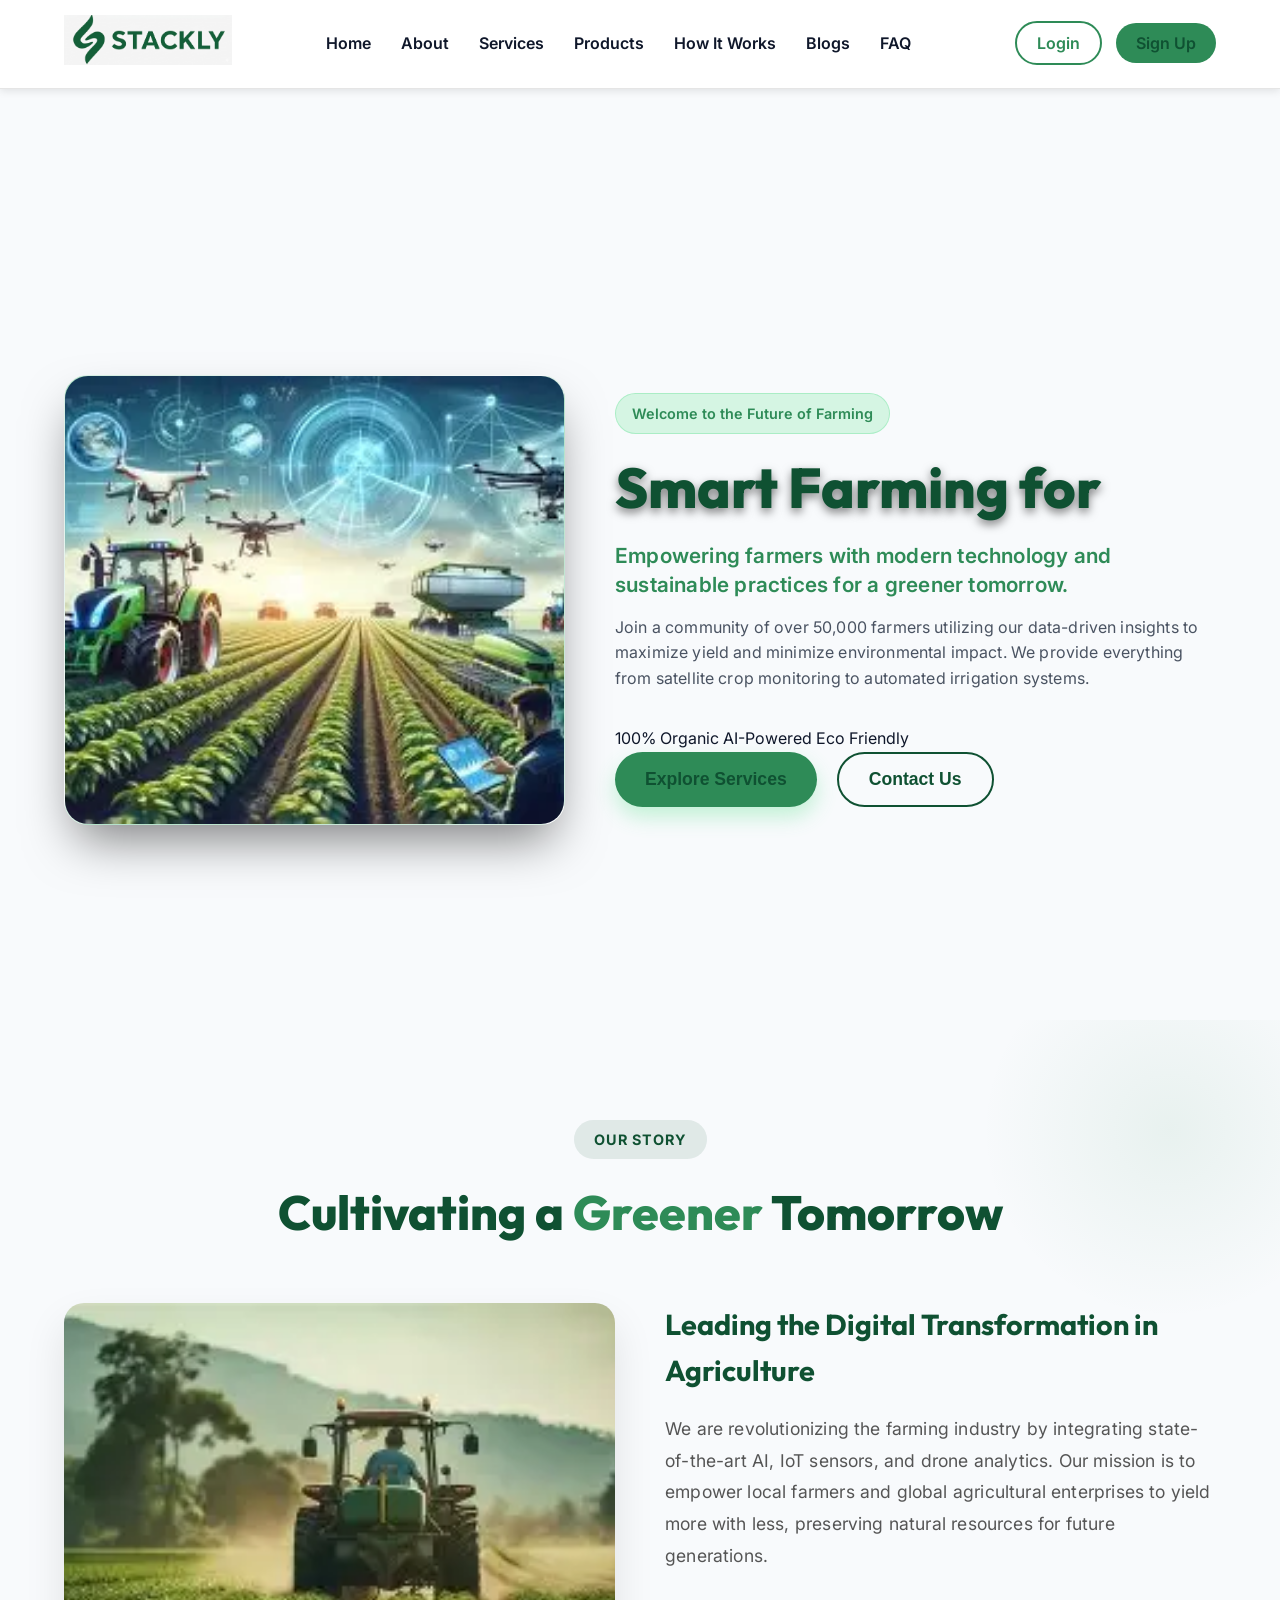
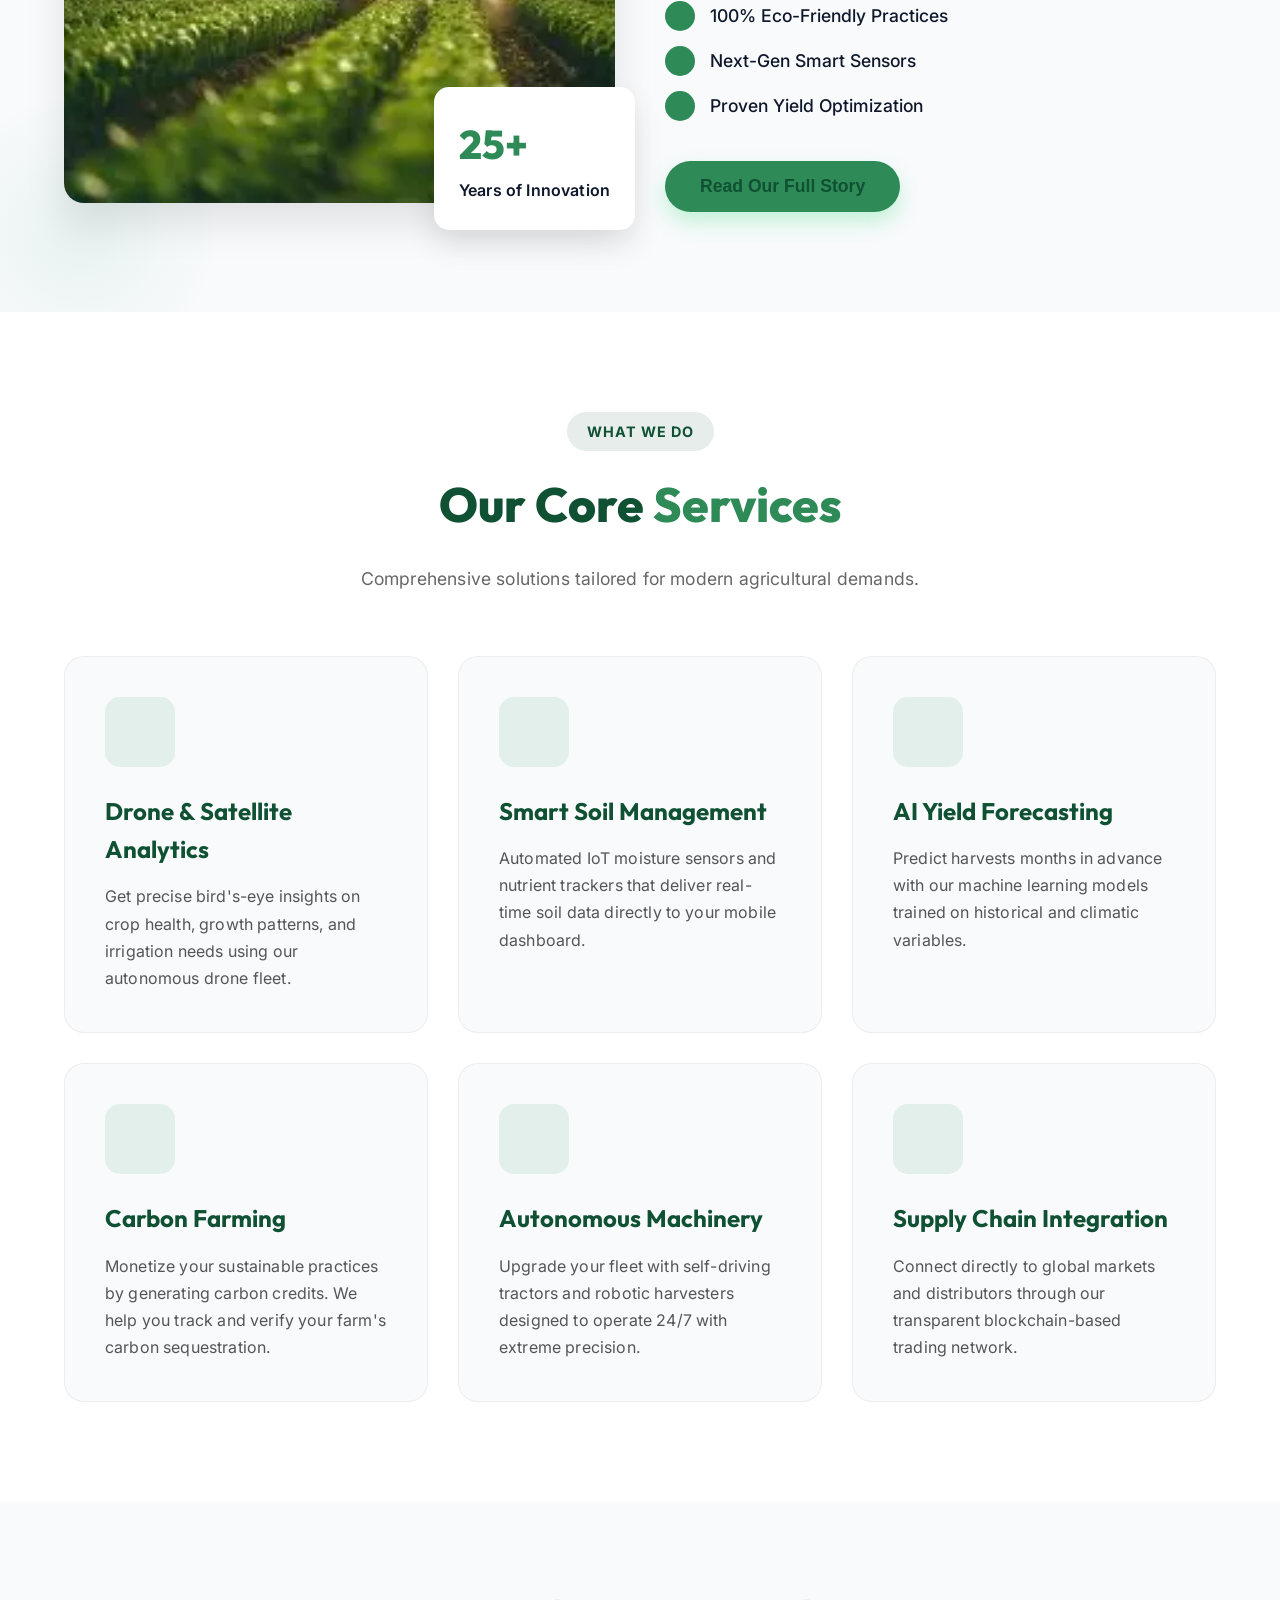
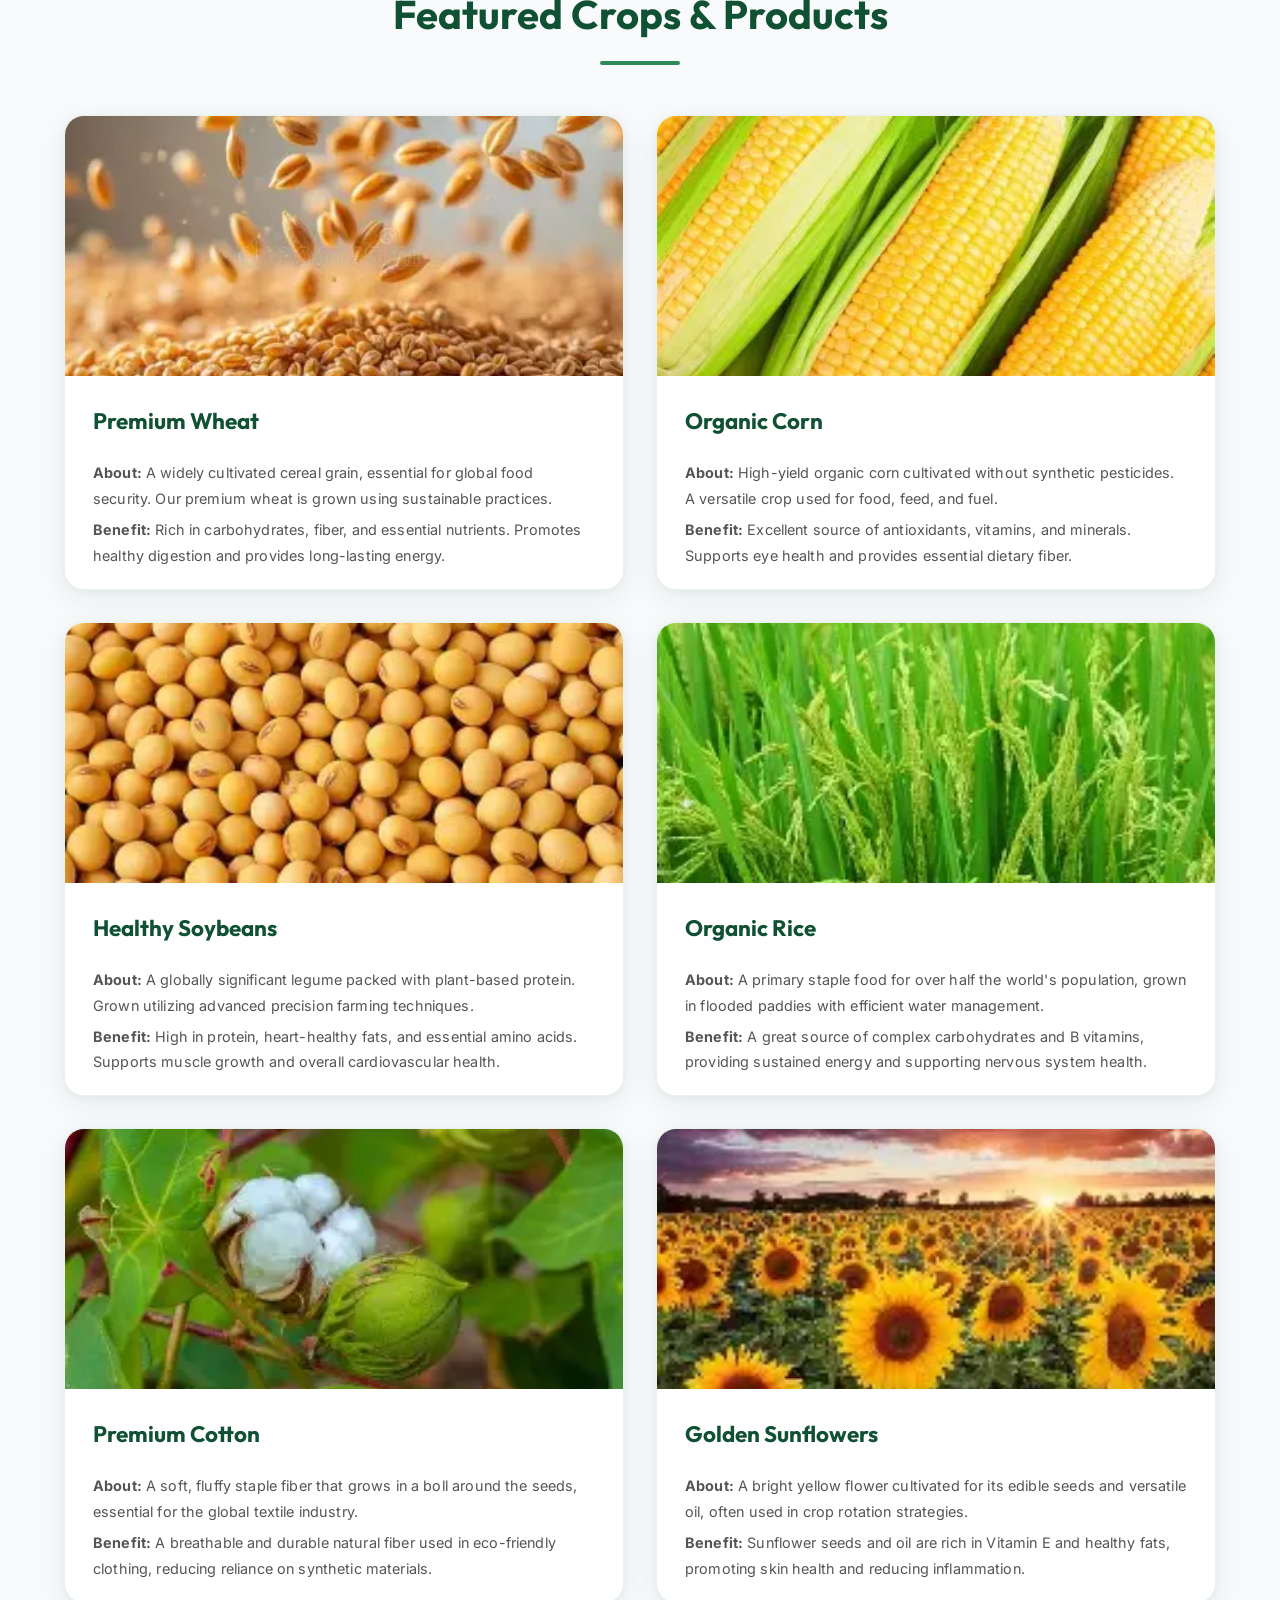
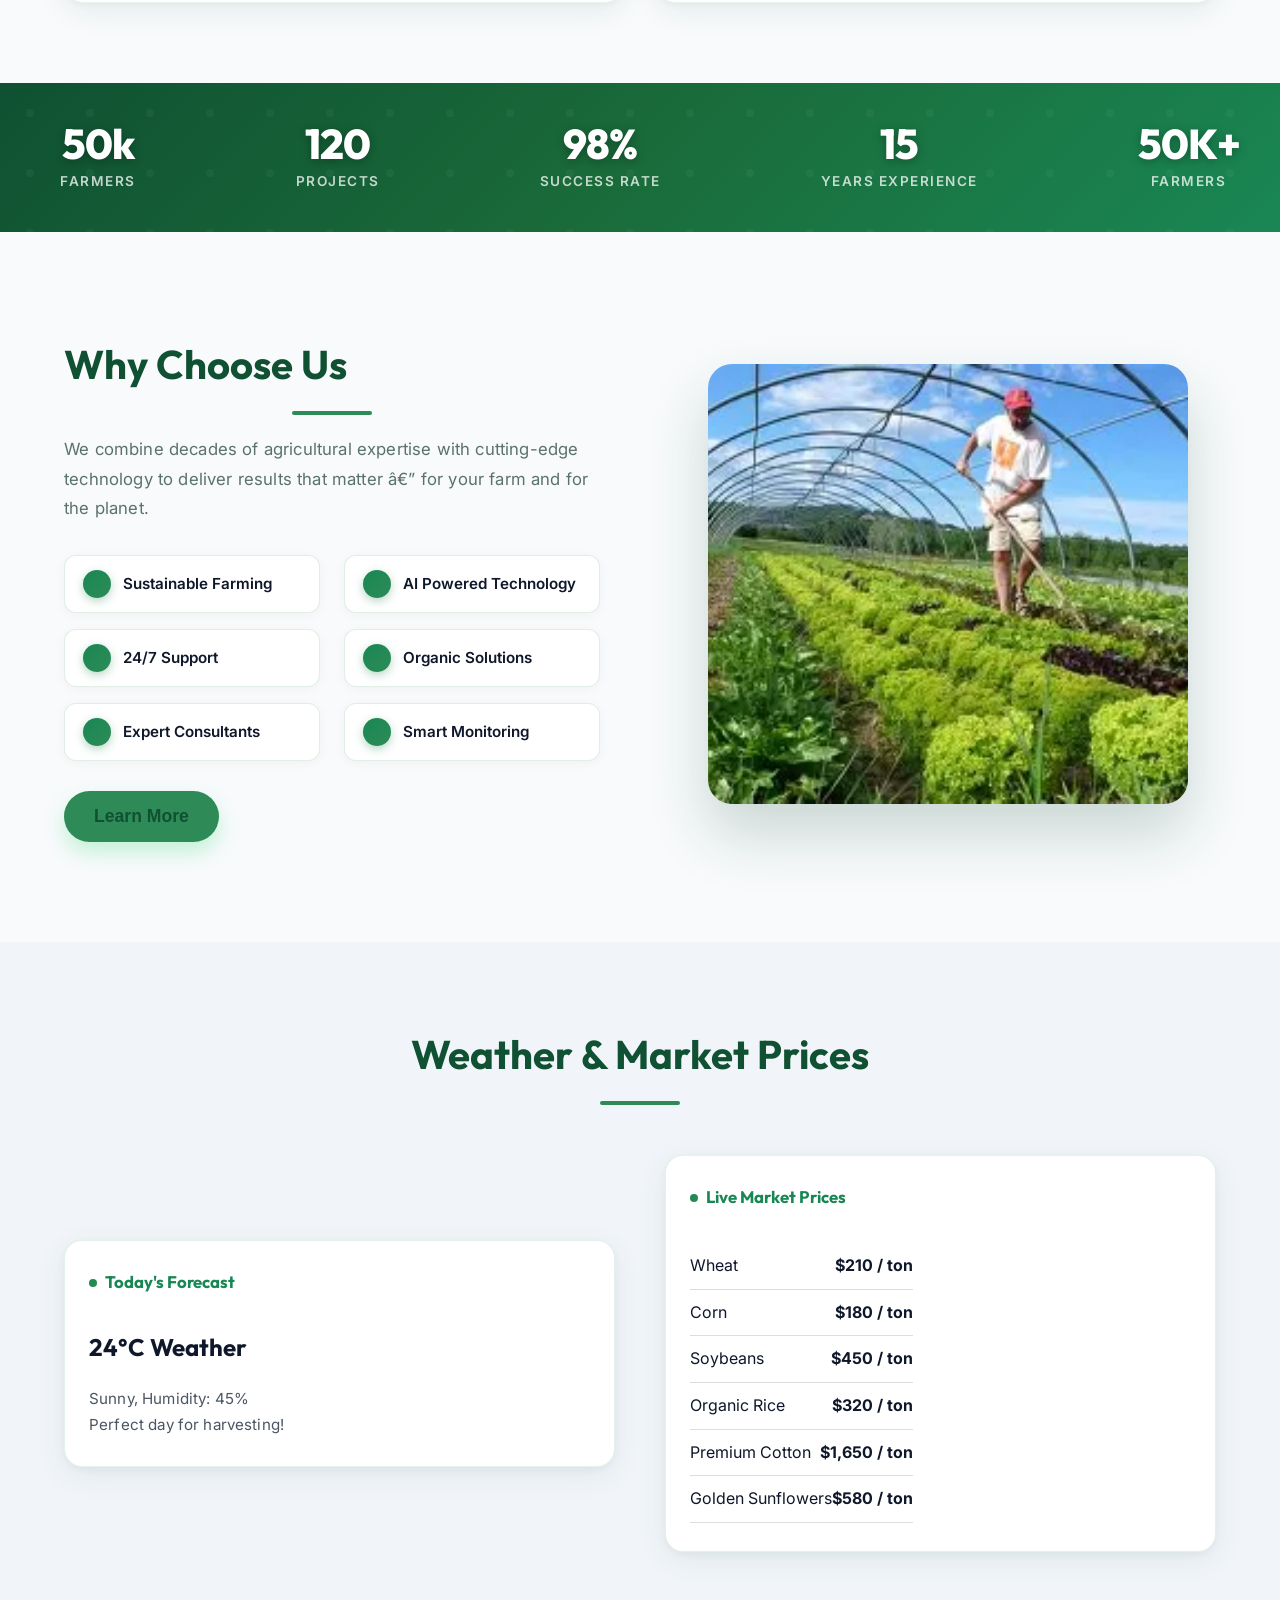
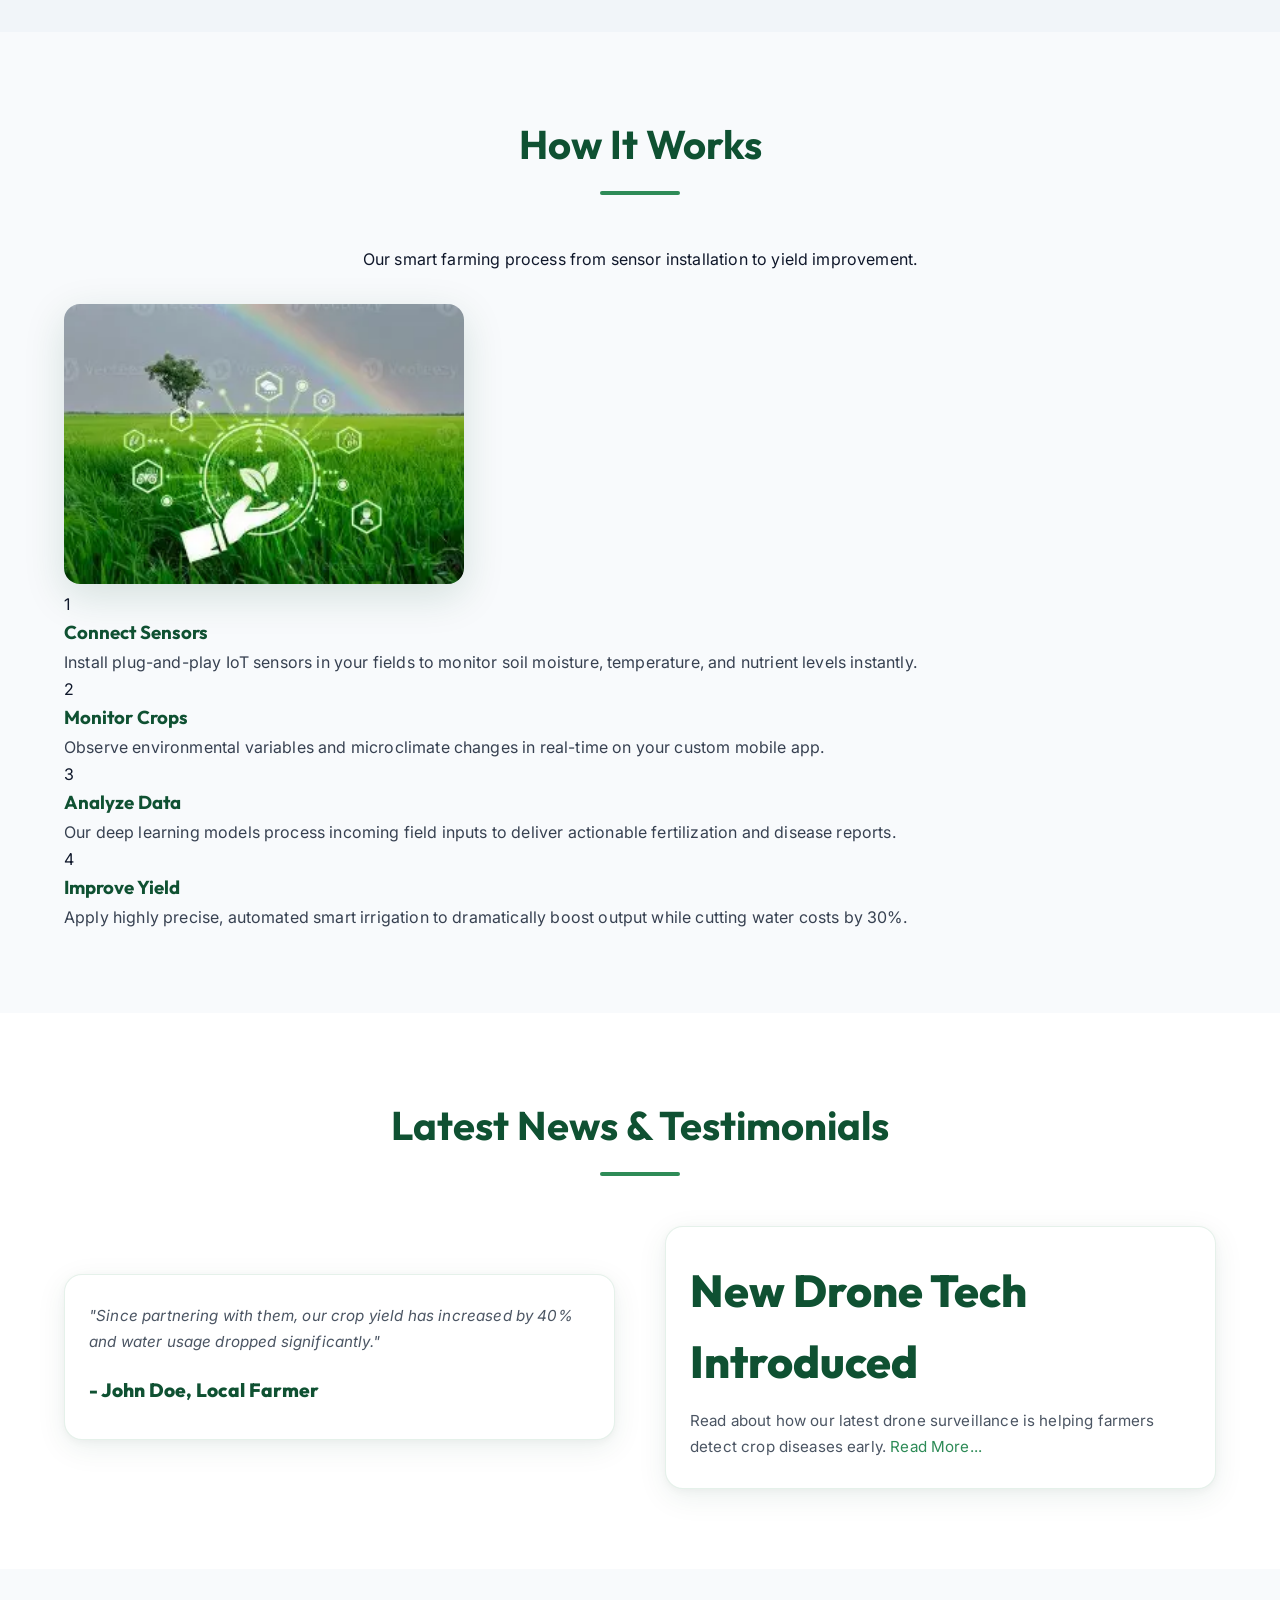
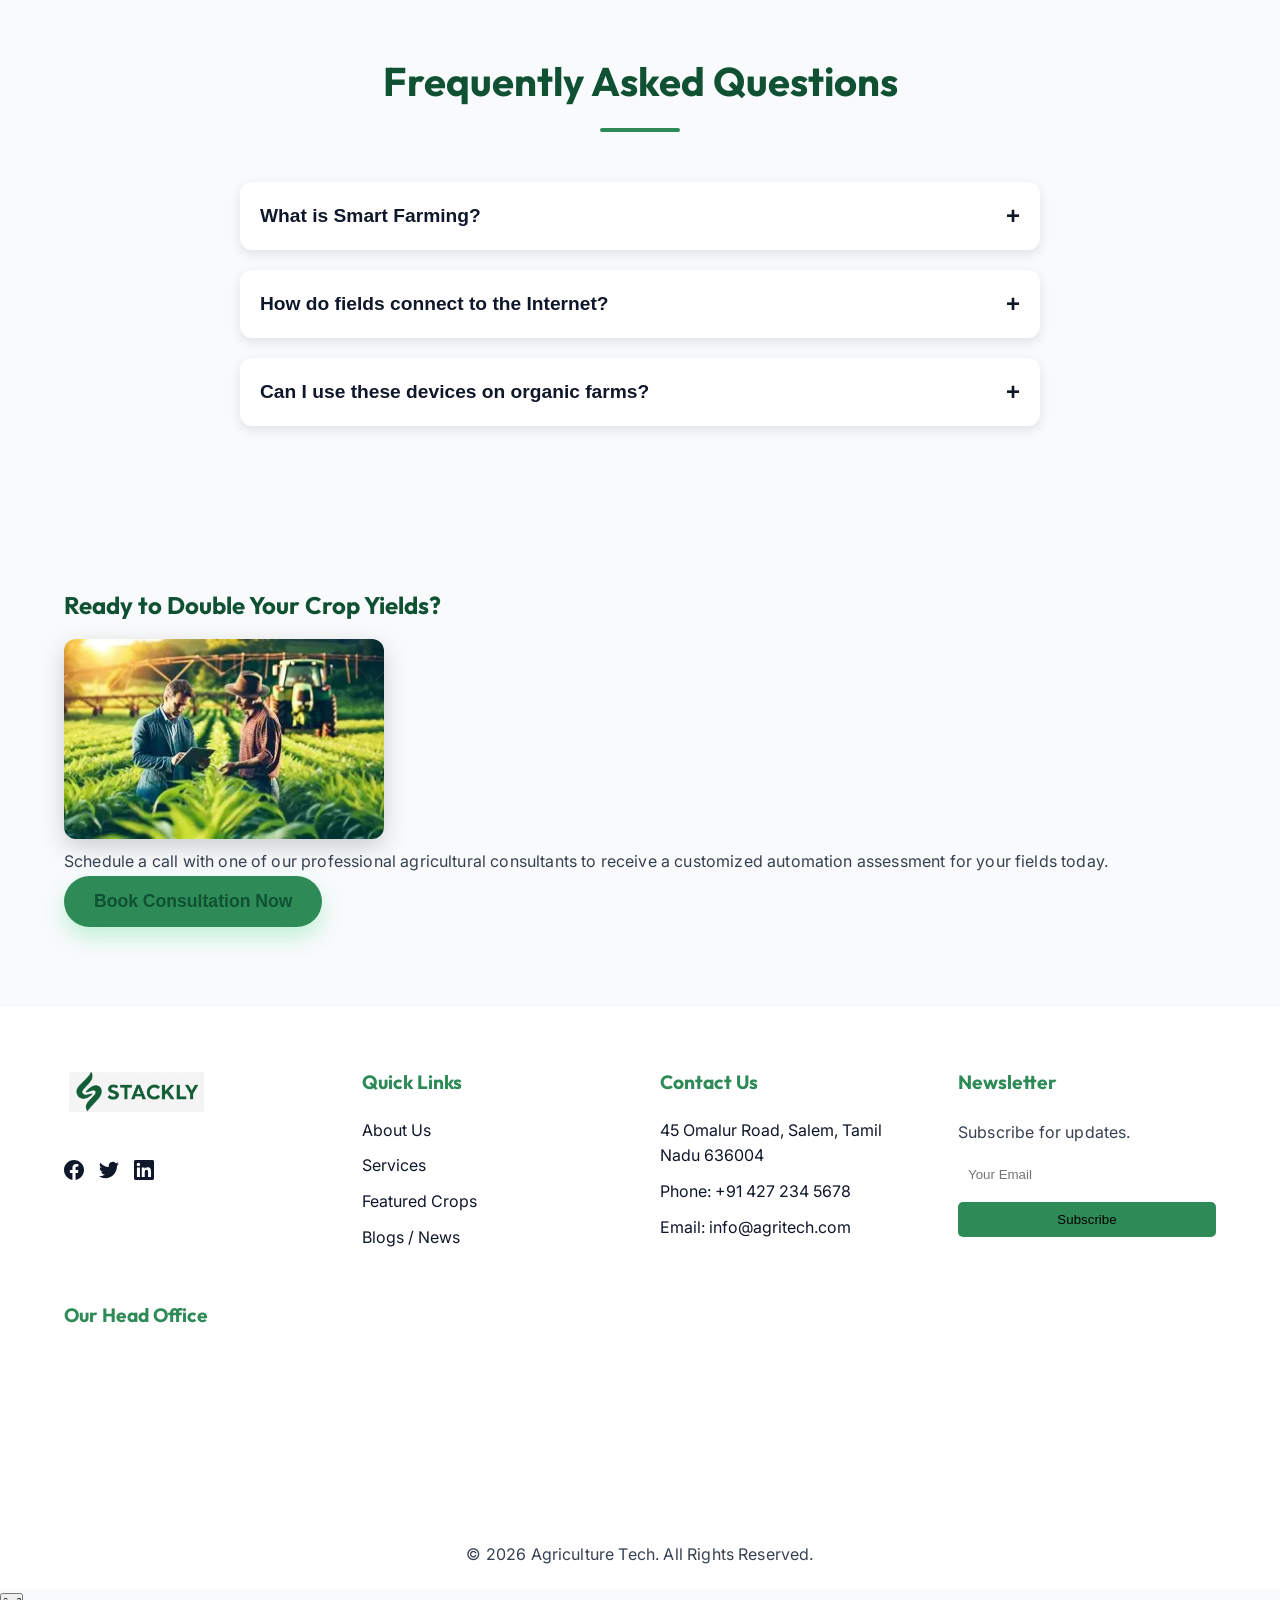
==== commit ea688fc1: "Add files via upload" ====
--- a/index.html
+++ b/index.html
@@ -1,536 +1,673 @@
-<!DOCTYPE html>
-<html lang="en">
-
-<head>
-    <meta charset="UTF-8">
-    <meta name="viewport" content="width=device-width, initial-scale=1.0">
-    <title>Agriculture - Smart Farming</title>
-    <link
-        href="https://fonts.googleapis.com/css2?family=Inter:wght@400;500;600&family=Outfit:wght@500;600;800&display=swap"
-        rel="stylesheet">
-    <link rel="stylesheet" href="assets/css/style.css">
-</head>
-
-<body>
-    <!-- Preloader -->
-    <div id="preloader">
-        <div class="preloader-content">
-            <span class="loader-icon">🌱</span>
-            <h2>Growing Better Future...</h2>
-            <div class="loader-bar">
-                <div class="loader-progress"></div>
-            </div>
-        </div>
-    </div>
-
-
-    <!-- Header -->
-    <header>
-        <div class="logo">
-            <a href="index.html"><img src="logo1.png" alt="Agriculture Logo"></a>
-        </div>
-        <nav>
-            <ul class="nav-links">
-                <li><a href="index.html">Home</a></li>
-                <li><a href="404.html">About</a></li>
-                <li><a href="404.html">Services</a></li>
-                <li><a href="404.html">Products</a></li>
-                <li><a href="404.html">How It Works</a></li>
-                <li><a href="404.html">Blogs</a></li>
-                <li><a href="404.html">FAQ</a></li>
-                <li class="mobile-only"><a href="404.html">Login</a></li>
-                <li class="mobile-only"><a href="404.html">Sign Up</a></li>
-            </ul>
-        </nav>
-        <div class="header-right">
-            <div class="auth-buttons">
-                <a href="404.html" class="btn-login">Login</a>
-                <a href="404.html" class="btn-signup">Sign Up</a>
-            </div>
-            <div class="hamburger">
-                <span></span>
-                <span></span>
-                <span></span>
-            </div>
-        </div>
-    </header>
-
-    <!-- Hero Section -->
-    <section id="hero" class="hero">
-        <div class="hero-overlay"></div>
-        <div class="leaves-container"></div> <!-- Container for floating leaves animation -->
-        <div class="hero-grid">
-            <div class="hero-left">
-                <div class="hero-image-wrap">
-                    <img src="assets/13.webp" alt="Premium Wheat Farming" class="hero-img hero-slide active">
-                    <img src="assets/3.webp" alt="Organic Corn Farming" class="hero-img hero-slide">
-                    <img src="assets/5.webp" alt="Sustainable Soybeans Farming" class="hero-img hero-slide">
-                </div>
-            </div>
-            <div class="hero-right">
-                <div class="hero-content">
-                    <span class="hero-tag">🌾 Welcome to the Future of Farming</span>
-                    <h1 id="typewriter-title">Smart Farming for </h1>
-                    <p class="hero-desc">Empowering farmers with modern technology and sustainable practices for a
-                        greener tomorrow.</p>
-                    <p class="hero-text">Join a community of over 50,000 farmers utilizing our data-driven insights to
-                        maximize yield and minimize environmental impact. We provide everything from satellite crop
-                        monitoring to automated irrigation systems.</p>
-
-                    <!-- Trust Badges -->
-                    <div class="hero-badges">
-                        <span class="trust-badge">🌱 100% Organic</span>
-                        <span class="trust-badge">🤖 AI-Powered</span>
-                        <span class="trust-badge">🌍 Eco Friendly</span>
-                    </div>
-
-                    <div class="btn-group">
-                        <button class="btn-primary" onclick="window.location.href='404.html'">Explore Services</button>
-                        <button class="btn-secondary" onclick="window.location.href='404.html'">Contact Us</button>
-                    </div>
-                </div>
-            </div>
-        </div>
-    </section>
-
-    <!-- About Section -->
-    <section id="about" class="about">
-        <div class="about-pattern-bg"></div> <!-- Soft background pattern -->
-        <h2 class="section-title">Who We Are</h2>
-        <div class="about-grid">
-            <div class="about-img-wrap">
-                <img src="assets/4.webp" alt="Farmers working" class="about-img">
-            </div>
-            <div class="about-content">
-                <h3>Our Mission & Sustainable Focus</h3>
-                <p class="about-text-desc">We are a leading agricultural technology company dedicated to transforming
-                    traditional farming. Our mission is to promote sustainable farming practices, increase crop yield,
-                    and empower the agricultural community with modern tools.</p>
-                <p class="about-text-desc" style="margin-top: 15px;">By integrating cutting-edge IoT sensors, AI-driven
-                    analytics, and eco-friendly practices, we ensure that every drop of water and every seed is utilized
-                    efficiently, reducing waste and maximizing productivity.</p>
-
-                <!-- Rotating/Scrolling Statistics Slider -->
-                <div class="stats-slider-container">
-                    <div class="stats-slider-track">
-                        <div class="stat-card">
-                            <span class="stat-card-icon">🌾</span>
-                            <div class="stat-card-info">
-                                <h4 class="counter" data-target="50000" data-suffix="K+" data-divisor="1000">1000+</h4>
-                                <p>Farmers Supported</p>
-                            </div>
-                        </div>
-                        <div class="stat-card">
-                            <span class="stat-card-icon">🚜</span>
-                            <div class="stat-card-info">
-                                <h4 class="counter" data-target="120" data-suffix="+">120</h4>
-                                <p>Smart Farms</p>
-                            </div>
-                        </div>
-                        <div class="stat-card">
-                            <span class="stat-card-icon">😊</span>
-                            <div class="stat-card-info">
-                                <h4 class="counter" data-target="98" data-suffix="%">98</h4>
-                                <p>Satisfaction Rate</p>
-                            </div>
-                        </div>
-                        <div class="stat-card">
-                            <span class="stat-card-icon">🏆</span>
-                            <div class="stat-card-info">
-                                <h4 class="counter" data-target="15" data-suffix="+">15</h4>
-                                <p>Years Experience</p>
-                            </div>
-                        </div>
-                    </div>
-                </div>
-            </div>
-        </div>
-    </section>
-
-    <!-- Services Section -->
-    <section id="services" class="services">
-        <h2 class="section-title">Our Services</h2>
-        <div class="service-grid">
-            <div class="service-card">
-                <div class="service-icon">🌾</div>
-                <h3>Crop Management</h3>
-                <p>Advanced tracking and analytics for better yield optimization.</p>
-            </div>
-            <div class="service-card">
-                <div class="service-icon">💧</div>
-                <h3>Smart Irrigation</h3>
-                <p>Automated water management systems to save resources.</p>
-            </div>
-            <div class="service-card">
-                <div class="service-icon">🚜</div>
-                <h3>Equipment Rental</h3>
-                <p>Access high-end farming machinery at affordable rates.</p>
-            </div>
-            <div class="service-card">
-                <div class="service-icon">📊</div>
-                <h3>Soil Analytics</h3>
-                <p>Comprehensive soil testing and fertility management.</p>
-            </div>
-            <!-- Additional Service Cards -->
-            <div class="service-card">
-                <div class="service-icon">🤝</div>
-                <h3>Consultancy</h3>
-                <p>Personalized expert advice to boost farm productivity and sustainability.</p>
-            </div>
-            <div class="service-card">
-                <div class="service-icon">📦</div>
-                <h3>Supply Chain</h3>
-                <p>Integrated logistics and distribution solutions for farm produce.</p>
-            </div>
-        </div>
-    </section>
-
-    <!-- Featured Crops Section -->
-    <section id="crops" class="crops">
-        <h2 class="section-title">Featured Crops & Products</h2>
-        <div class="crops-grid">
-            <div class="crop-card">
-                <img src="assets/wheat.webp" alt="Wheat">
-                <div class="crop-info" style="padding-bottom: 20px;">
-                    <h4>Premium Wheat</h4>
-                    <p style="font-size: 0.9rem; margin-top: 10px; color: #555; text-align: left;">
-                        <strong>About:</strong> A widely cultivated cereal grain, essential for global food security.
-                        Our premium wheat is grown using sustainable practices.
-                    </p>
-                    <p style="font-size: 0.9rem; margin-top: 5px; color: #555; text-align: left;">
-                        <strong>Benefit:</strong> Rich in carbohydrates, fiber, and essential nutrients. Promotes
-                        healthy digestion and provides long-lasting energy.
-                    </p>
-                </div>
-            </div>
-            <div class="crop-card">
-                <img src="assets/corn.webp" alt="Corn">
-                <div class="crop-info" style="padding-bottom: 20px;">
-                    <h4>Organic Corn</h4>
-                    <p style="font-size: 0.9rem; margin-top: 10px; color: #555; text-align: left;">
-                        <strong>About:</strong> High-yield organic corn cultivated without synthetic pesticides. A
-                        versatile crop used for food, feed, and fuel.
-                    </p>
-                    <p style="font-size: 0.9rem; margin-top: 5px; color: #555; text-align: left;">
-                        <strong>Benefit:</strong> Excellent source of antioxidants, vitamins, and minerals. Supports eye
-                        health and provides essential dietary fiber.
-                    </p>
-                </div>
-            </div>
-            <div class="crop-card">
-                <img src="assets/soyabean.webp" alt="Soybeans">
-                <div class="crop-info" style="padding-bottom: 20px;">
-                    <h4>Healthy Soybeans</h4>
-                    <p style="font-size: 0.9rem; margin-top: 10px; color: #555; text-align: left;">
-                        <strong>About:</strong> A globally significant legume packed with plant-based protein. Grown
-                        utilizing advanced precision farming techniques.
-                    </p>
-                    <p style="font-size: 0.9rem; margin-top: 5px; color: #555; text-align: left;">
-                        <strong>Benefit:</strong> High in protein, heart-healthy fats, and essential amino acids.
-                        Supports muscle growth and overall cardiovascular health.
-                    </p>
-                </div>
-            </div>
-            <div class="crop-card">
-                <img src="assets/rice.webp" alt="Rice">
-                <div class="crop-info" style="padding-bottom: 20px;">
-                    <h4>Organic Rice</h4>
-                    <p style="font-size: 0.9rem; margin-top: 10px; color: #555; text-align: left;">
-                        <strong>About:</strong> A primary staple food for over half the world's population, grown in
-                        flooded paddies with efficient water management.
-                    </p>
-                    <p style="font-size: 0.9rem; margin-top: 5px; color: #555; text-align: left;">
-                        <strong>Benefit:</strong> A great source of complex carbohydrates and B vitamins, providing
-                        sustained energy and supporting nervous system health.
-                    </p>
-                </div>
-            </div>
-            <div class="crop-card">
-                <img src="assets/cotton.webp" alt="Cotton">
-                <div class="crop-info" style="padding-bottom: 20px;">
-                    <h4>Premium Cotton</h4>
-                    <p style="font-size: 0.9rem; margin-top: 10px; color: #555; text-align: left;">
-                        <strong>About:</strong> A soft, fluffy staple fiber that grows in a boll around the seeds,
-                        essential for the global textile industry.
-                    </p>
-                    <p style="font-size: 0.9rem; margin-top: 5px; color: #555; text-align: left;">
-                        <strong>Benefit:</strong> A breathable and durable natural fiber used in eco-friendly clothing,
-                        reducing reliance on synthetic materials.
-                    </p>
-                </div>
-            </div>
-            <div class="crop-card">
-                <img src="assets/sunflower.webp" alt="Sunflowers">
-                <div class="crop-info" style="padding-bottom: 20px;">
-                    <h4>Golden Sunflowers</h4>
-                    <p style="font-size: 0.9rem; margin-top: 10px; color: #555; text-align: left;">
-                        <strong>About:</strong> A bright yellow flower cultivated for its edible seeds and versatile
-                        oil, often used in crop rotation strategies.
-                    </p>
-                    <p style="font-size: 0.9rem; margin-top: 5px; color: #555; text-align: left;">
-                        <strong>Benefit:</strong> Sunflower seeds and oil are rich in Vitamin E and healthy fats,
-                        promoting skin health and reducing inflammation.
-                    </p>
-                </div>
-            </div>
-        </div>
-    </section>
-
-    <!-- Weather & Market Prices -->
-    <section class="weather-market" style="background: #f1f5f9;">
-        <h2 class="section-title">Weather & Market Prices</h2>
-        <div class="about-grid">
-            <div class="stat-item">
-                <h3 style="color: var(--secondary-color);">Today's Forecast</h3>
-                <h1 style="margin: 20px 0; color: var(--text-dark);">24°C ☀️</h1>
-                <p>Sunny, Humidity: 45%</p>
-                <p>Perfect day for harvesting!</p>
-            </div>
-            <div class="stat-item">
-                <h3 style="color: var(--secondary-color);">Live Market Prices</h3>
-                <ul style="text-align: left; margin-top: 20px;">
-                    <li
-                        style="padding: 10px 0; border-bottom: 1px solid #ddd; display: flex; justify-content: space-between;">
-                        <span>Wheat</span> <strong>$210 / ton</strong>
-                    </li>
-                    <li
-                        style="padding: 10px 0; border-bottom: 1px solid #ddd; display: flex; justify-content: space-between;">
-                        <span>Corn</span> <strong>$180 / ton</strong>
-                    </li>
-                    <li
-                        style="padding: 10px 0; border-bottom: 1px solid #ddd; display: flex; justify-content: space-between;">
-                        <span>Soybeans</span> <strong>$450 / ton</strong>
-                    </li>
-                    <li
-                        style="padding: 10px 0; border-bottom: 1px solid #ddd; display: flex; justify-content: space-between;">
-                        <span>Organic Rice</span> <strong>$320 / ton</strong>
-                    </li>
-                    <li
-                        style="padding: 10px 0; border-bottom: 1px solid #ddd; display: flex; justify-content: space-between;">
-                        <span>Premium Cotton</span> <strong>$1,650 / ton</strong>
-                    </li>
-                    <li
-                        style="padding: 10px 0; border-bottom: 1px solid #ddd; display: flex; justify-content: space-between;">
-                        <span>Golden Sunflowers</span> <strong>$580 / ton</strong>
-                    </li>
-                </ul>
-            </div>
-        </div>
-    </section>
-
-    <!-- How It Works Section -->
-    <section id="how-it-works" class="how-it-works">
-        <h2 class="section-title">How It Works</h2>
-        <p class="section-subtitle" style="text-align:center; color:var(--text-dark); margin-bottom:30px;">Our smart
-            farming process from sensor installation to yield improvement.</p>
-        <div class="how-it-image">
-            <img src="assets/smart1.webp" class="how-it-img" style="width:100%; max-width:400px;" />
-        </div>
-        <div class="how-it-works-grid">
-            <div class="steps-container">
-                <div class="step-card">
-                    <div class="step-icon-wrap">
-                        <span class="step-number">1</span><span class="step-icon">🌱</span>
-                        <h3>Connect Sensors</h3>
-                        <p>Install plug-and-play IoT sensors in your fields to monitor soil moisture, temperature, and
-                            nutrient
-                            levels instantly.</p>
-                    </div>
-                </div>
-                <div class="step-card">
-                    <div class="step-icon-wrap">
-                        <span class="step-number">2</span><span class="step-icon">🌾</span>
-                        <h3>Monitor Crops</h3>
-                        <p>Observe environmental variables and microclimate changes in real-time on your custom mobile
-                            app.
-                        </p>
-                    </div>
-
-                </div>
-                <div class="step-card">
-                    <div class="step-icon-wrap">
-                        <span class="step-number">3</span><span class="step-icon">📊</span>
-                        <h3>Analyze Data</h3>
-                        <p>Our deep learning models process incoming field inputs to deliver actionable fertilization
-                            and
-                            disease reports.</p>
-                    </div>
-                </div>
-                <div class="step-card">
-                    <div class="step-icon-wrap">
-                        <span class="step-number">4</span><span class="step-icon">🚀</span>
-                        <h3>Improve Yield</h3>
-                        <p>Apply highly precise, automated smart irrigation to dramatically boost output while cutting
-                            water
-                            costs by 30%.</p>
-                    </div>
-                </div>
-
-            </div>
-        </div>
-    </section>
-
-    <!-- Why Choose Us & Stats -->
-    <section class="why-us">
-        <h2 class="section-title">Why Choose Us</h2>
-        <div class="service-grid">
-            <div class="service-card">
-                <h3>Eco-Friendly</h3>
-                <p>Committed to 100% sustainable agricultural practices. We prioritize long-term soil health and
-                    biodiversity over short-term gains, ensuring your land remains fertile for generations.</p>
-            </div>
-            <div class="service-card">
-                <h3>Expert Support</h3>
-                <p>24/7 dedicated assistance from our agronomists. Our team of seasoned professionals is always on
-                    standby to help you troubleshoot issues or optimize your farming strategy.</p>
-            </div>
-            <div class="service-card">
-                <h3>Modern Tech</h3>
-                <p>Utilizing IoT, Drones, and AI for smart farming. From satellite imagery to automated drone spraying,
-                    we equip you with the most advanced tools available on the market.</p>
-            </div>
-        </div>
-    </section>
-
-    <!-- Testimonials & News -->
-    <section id="news" class="testimonials" style="background: white;">
-        <h2 class="section-title">Latest News & Testimonials</h2>
-        <div class="about-grid">
-            <div class="stat-item">
-                <p style="font-style: italic;">"Since partnering with them, our crop yield has increased by 40% and
-                    water usage dropped significantly."</p>
-                <h4 style="margin-top: 20px; font-size: 1.2rem; color: var(--primary-color);">- John Doe, Local Farmer
-                </h4>
-            </div>
-            <div class="stat-item" style="text-align: left;">
-                <h4 style="color: var(--primary-color); margin-bottom: 10px;">New Drone Tech Introduced</h4>
-                <p>Read about how our latest drone surveillance is helping farmers detect crop diseases early. <a
-                        href="#" style="color: var(--accent-color);">Read More...</a></p>
-            </div>
-        </div>
-    </section>
-
-    <!-- FAQ Section -->
-    <section id="faq" class="faq-section">
-        <h2 class="section-title">Frequently Asked Questions</h2>
-        <div class="faq-container">
-            <div class="faq-item animate-fade">
-                <button class="faq-question">What is Smart Farming? <span class="faq-toggle-icon">+</span></button>
-                <div class="faq-answer">
-                    <p>Smart Farming represents the application of modern Information and Communication Technologies
-                        (ICT) into agriculture. It includes IoT sensors, automated drone spraying, and real-time AI
-                        weather forecast analysis to optimize crop yields.</p>
-                </div>
-            </div>
-            <div class="faq-item">
-                <button class="faq-question">How do fields connect to the Internet? <span
-                        class="faq-toggle-icon">+</span></button>
-                <div class="faq-answer">
-                    <p>Our custom hardware devices transmit data using low-power wide-area networks (LPWAN) like
-                        LoRaWAN, cellular IoT connectivity, or local Wi-Fi links, meaning you get secure connectivity
-                        even in remote regions.</p>
-                </div>
-            </div>
-            <div class="faq-item">
-                <button class="faq-question">Can I use these devices on organic farms? <span
-                        class="faq-toggle-icon">+</span></button>
-                <div class="faq-answer">
-                    <p>Absolutely! Our analytical recommendations align completely with organic agricultural practices.
-                        The sensors do not alter the soil composition and aid organic farmers in maintaining soil
-                        microbiome health.</p>
-                </div>
-            </div>
-        </div>
-    </section>
-
-    <!-- Contact CTA Banner -->
-    <section class="cta-banner">
-        <div class="cta-banner-content">
-            <div class="cta-content">
-
-
-                <h2>Ready to Double Your Crop Yields?</h2>
-                <img src="assets/consulting.webp" alt="Consulting" class="cta-yield-image"
-                    style="width:100%; max-width:300px; margin-top:15px; border-radius:8px;" />
-                <p>Schedule a call with one of our professional agricultural consultants to receive a customized
-                    automation assessment for your fields today.</p>
-                <button class="btn-primary" onclick="window.location.href='#footer'">Book Consultation Now</button>
-            </div>
-        </div>
-    </section>
-
-    <!-- Footer -->
-    <footer id="footer">
-        <div class="footer-grid">
-            <div class="footer-col">
-                <a href="index.html"><img src="logo1.png" alt="Agriculture Logo"
-                        style="height: 50px; margin-bottom: 15px; background: white; padding: 5px; border-radius: 5px;"></a>
-                <div class="social-icons">
-                    <a href="https://facebook.com" target="_blank" class="social-icon"><svg width="20" height="20"
-                            viewBox="0 0 24 24" fill="currentColor">
-                            <path
-                                d="M24 12.073c0-6.627-5.373-12-12-12s-12 5.373-12 12c0 5.99 4.388 10.954 10.125 11.854v-8.385H7.078v-3.47h3.047V9.43c0-3.007 1.792-4.669 4.533-4.669 1.312 0 2.686.235 2.686.235v2.953H15.83c-1.491 0-1.956.925-1.956 1.874v2.25h3.328l-.532 3.47h-2.796v8.385C19.612 23.027 24 18.062 24 12.073z" />
-                        </svg></a>
-                    <a href="https://twitter.com" target="_blank" class="social-icon"><svg width="20" height="20"
-                            viewBox="0 0 24 24" fill="currentColor">
-                            <path
-                                d="M23.953 4.57a10 10 0 01-2.825.775 4.958 4.958 0 002.163-2.723c-.951.555-2.005.959-3.127 1.184a4.92 4.92 0 00-8.384 4.482C7.69 8.095 4.067 6.13 1.64 3.162a4.822 4.822 0 00-.666 2.475c0 1.71.87 3.213 2.188 4.096a4.904 4.904 0 01-2.228-.616v.06a4.923 4.923 0 003.946 4.84 4.996 4.996 0 01-2.212.085 4.936 4.936 0 004.604 3.417 9.867 9.867 0 01-6.102 2.105c-.39 0-.779-.023-1.17-.067a13.995 13.995 0 007.557 2.209c9.053 0 13.998-7.496 13.998-13.985 0-.21 0-.42-.015-.63A9.935 9.935 0 0024 4.59z" />
-                        </svg></a>
-                    <a href="https://instagram.com" target="_blank" class="social-icon"><svg width="20" height="20"
-                            viewBox="0 0 24 24" fill="currentColor">
-                            <path
-                                d="M20.447 20.452h-3.554v-5.569c0-1.328-.027-3.037-1.852-3.037-1.853 0-2.136 1.445-2.136 2.939v5.667H9.351V9h3.414v1.561h.046c.477-.9 1.637-1.85 3.37-1.85 3.601 0 4.267 2.37 4.267 5.455v6.286zM5.337 7.433c-1.144 0-2.063-.926-2.063-2.065 0-1.138.92-2.063 2.063-2.063 1.14 0 2.064.925 2.064 2.063 0 1.139-.925 2.065-2.064 2.065zm1.782 13.019H3.555V9h3.564v11.452zM22.225 0H1.771C.792 0 0 .774 0 1.729v20.542C0 23.227.792 24 1.771 24h20.451C23.2 24 24 23.227 24 22.271V1.729C24 .774 23.2 0 22.222 0h.003z" />
-                        </svg></a>
-                </div>
-            </div>
-            <div class="footer-col">
-                <h4>Quick Links</h4>
-                <ul>
-                    <li><a href="404.html">About Us</a></li>
-                    <li><a href="404.html">Services</a></li>
-                    <li><a href="404.html">Featured Crops</a></li>
-                    <li><a href="404.html">Blogs / News</a></li>
-                </ul>
-            </div>
-            <div class="footer-col">
-                <h4>Contact Us</h4>
-                <ul>
-                    <li>123 Farming Lane, Agriville</li>
-                    <li>Phone: +1 234 567 890</li>
-                    <li>Email: info@agritech.com</li>
-                </ul>
-            </div>
-            <div class="footer-col">
-                <h4>Newsletter</h4>
-                <p>Subscribe for updates.</p>
-                <input type="email" placeholder="Your Email"
-                    style="padding: 10px; width: 100%; margin-top: 10px; border-radius: 5px; border: none;">
-                <button
-                    style="padding: 10px; width: 100%; margin-top: 10px; background: var(--accent-color); border: none; border-radius: 5px; cursor: pointer;">Subscribe</button>
-            </div>
-            <div class="footer-col footer-map">
-                <h4>Our Head Office</h4>
-                <iframe
-                    src="https://www.google.com/maps/embed?pb=!1m18!1m12!1m3!1d387193.3059445135!2d-74.2598661889984!3d40.69714941774136!2m3!1f0!2f0!3f0!3m2!1i1024!2i768!4f13.1!3m3!1m2!1s0x89c24fa5d33f083b%3A0xc80b8f06e177fe62!2sNew%20York%2C%20NY%2C%20USA!5e0!3m2!1sen!2sin!4v1700000000000!5m2!1sen!2sin"
-                    width="100%" height="120" style="border:0; border-radius: 8px;" allowfullscreen="" loading="lazy"
-                    referrerpolicy="no-referrer-when-downgrade"></iframe>
-            </div>
-        </div>
-        <div class="copyright">
-            <p>&copy; 2026 Agriculture Tech. All Rights Reserved.</p>
-        </div>
-    </footer>
-
-    <!-- Back to Top Button -->
-    <button id="backToTop" class="back-to-top" aria-label="Back to Top">▲</button>
-
-    <!-- Floating WhatsApp Button -->
-    <a href="https://wa.me/1234567890" class="whatsapp-float" target="_blank" rel="noopener noreferrer"
-        aria-label="Chat on WhatsApp">
-        <span class="whatsapp-icon">💬</span>
-    </a>
-
-    <script src="assets/js/main.js"></script>
-</body>
-
+﻿<!DOCTYPE html>
+<html lang="en">
+
+<head>
+    <meta charset="UTF-8">
+    <meta name="viewport" content="width=device-width, initial-scale=1.0">
+    <title>Agriculture - Smart Farming</title>
+    <link
+        href="https://fonts.googleapis.com/css2?family=Inter:wght@400;500;600&family=Outfit:wght@500;600;800&display=swap"
+        rel="stylesheet">
+    <link rel="stylesheet" href="assets/css/style.css">
+</head>
+
+<body>
+    <!-- Preloader -->
+    <div id="preloader">
+        <div class="preloader-content">
+            <span class="loader-icon"><img src="logo1.webp" alt=""></span>
+            <h2>Growing Better Future...</h2>
+            <div class="loader-bar">
+                <div class="loader-progress"></div>
+            </div>
+        </div>
+    </div>
+
+
+    <!-- Header -->
+    <header>
+        <div class="logo">
+            <a href="index.html"><img src="logo1.png" alt="Agriculture Logo"></a>
+        </div>
+        <nav>
+            <ul class="nav-links">
+                <li><a href="#hero">Home</a></li>
+                <li><a href="#about">About</a></li>
+                <li><a href="#services">Services</a></li>
+                <li><a href="#crops">Products</a></li>
+                <li><a href="#how-it-works">How It Works</a></li>
+                <li><a href="#news">Blogs</a></li>
+                <li><a href="#faq">FAQ</a></li>
+                <li class="mobile-only"><a href="404.html">Login</a></li>
+                <li class="mobile-only"><a href="404.html">Sign Up</a></li>
+            </ul>
+        </nav>
+        <div class="header-right">
+            <div class="auth-buttons">
+                <a href="404.html" class="btn-login">Login</a>
+                <a href="404.html" class="btn-signup">Sign Up</a>
+            </div>
+            <div class="hamburger">
+                <span></span>
+                <span></span>
+                <span></span>
+            </div>
+        </div>
+    </header>
+
+    <!-- Hero Section -->
+    <section id="hero" class="hero">
+        <div class="hero-overlay"></div>
+        <div class="leaves-container"></div> <!-- Container for floating leaves animation -->
+        <div class="hero-grid">
+            <div class="hero-left">
+                <div class="hero-image-wrap">
+                    <img src="assets/1A.webp" alt="Premium Wheat Farming" class="hero-img hero-slide active">
+                    <img src="assets/1B.webp" alt="Organic Corn Farming" class="hero-img hero-slide">
+                    <img src="assets/13.webp" alt="Sustainable Soybeans Farming" class="hero-img hero-slide">
+                </div>
+            </div>
+            <div class="hero-right">
+                <div class="hero-content">
+                    <span class="hero-tag"> Welcome to the Future of Farming</span>
+                    <h1 id="typewriter-title">Smart Farming for </h1>
+                    <p class="hero-desc">Empowering farmers with modern technology and sustainable practices for a
+                        greener tomorrow.</p>
+                    <p class="hero-text">Join a community of over 50,000 farmers utilizing our data-driven insights to
+                        maximize yield and minimize environmental impact. We provide everything from satellite crop
+                        monitoring to automated irrigation systems.</p>
+
+                    <!-- Trust Badges -->
+                    <div class="hero-badges">
+                        <span class="trust-badge"> 100% Organic</span>
+                        <span class="trust-badge"> AI-Powered</span>
+                        <span class="trust-badge"> Eco Friendly</span>
+                    </div>
+
+                    <div class="btn-group">
+                        <button class="btn-primary" onclick="window.location.href='404.html'">Explore Services</button>
+                        <button class="btn-secondary" onclick="window.location.href='404.html'">Contact Us</button>
+                    </div>
+                </div>
+            </div>
+        </div>
+    </section>
+
+    <!-- About Section -->
+    <section class="about-section" id="about" style="background: #f8fafc; padding: 100px 5%;">
+        <div style="max-width: 1200px; margin: 0 auto;">
+            <div style="text-align: center; margin-bottom: 50px;">
+                <span
+                    style="display: inline-block; background: rgba(15, 81, 50, 0.1); color: var(--primary-color); padding: 8px 20px; border-radius: 30px; font-weight: 700; font-size: 0.9rem; letter-spacing: 1px; text-transform: uppercase;">Our
+                    Story</span>
+                <h2
+                    style="font-size: 3rem; color: var(--primary-color); margin-top: 15px; font-family: var(--font-heading); font-weight: 800;">
+                    Cultivating a <span style="color: var(--accent-color);">Greener</span> Tomorrow</h2>
+            </div>
+
+            <div
+                style="display: grid; grid-template-columns: repeat(auto-fit, minmax(300px, 1fr)); gap: 50px; align-items: center;">
+                <div style="position: relative;">
+                    <img src="assets/7.webp" alt="Modern Agriculture"
+                        style="width: 100%; height: 500px; object-fit: cover; border-radius: 20px; box-shadow: 0 20px 40px rgba(0,0,0,0.1);">
+                    <div
+                        style="position: absolute; bottom: -20px; right: -20px; background: white; padding: 25px; border-radius: 15px; box-shadow: 0 15px 30px rgba(0,0,0,0.1);">
+                        <h4 style="color: var(--accent-color); font-size: 2.5rem; font-weight: 800; margin: 0;">25+</h4>
+                        <p style="margin: 0; font-weight: 600; color: var(--text-dark);">Years of Innovation</p>
+                    </div>
+                </div>
+                <div>
+                    <h3 style="font-size: 1.8rem; color: var(--primary-color); margin-bottom: 20px;">Leading the Digital
+                        Transformation in Agriculture</h3>
+                    <p style="font-size: 1.1rem; color: #555; line-height: 1.8; margin-bottom: 30px;">We are
+                        revolutionizing the farming industry by integrating state-of-the-art AI, IoT sensors, and drone
+                        analytics. Our mission is to empower local farmers and global agricultural enterprises to yield
+                        more with less, preserving natural resources for future generations.</p>
+
+                    <ul style="list-style: none; padding: 0; margin-bottom: 40px;">
+                        <li
+                            style="display: flex; align-items: center; margin-bottom: 15px; font-size: 1.1rem; color: var(--text-dark); font-weight: 500;">
+                            <span
+                                style="background: var(--accent-color); color: white; width: 30px; height: 30px; border-radius: 50%; display: inline-flex; align-items: center; justify-content: center; margin-right: 15px;"></span>
+                            100% Eco-Friendly Practices
+                        </li>
+                        <li
+                            style="display: flex; align-items: center; margin-bottom: 15px; font-size: 1.1rem; color: var(--text-dark); font-weight: 500;">
+                            <span
+                                style="background: var(--accent-color); color: white; width: 30px; height: 30px; border-radius: 50%; display: inline-flex; align-items: center; justify-content: center; margin-right: 15px;"></span>
+                            Next-Gen Smart Sensors
+                        </li>
+                        <li
+                            style="display: flex; align-items: center; margin-bottom: 15px; font-size: 1.1rem; color: var(--text-dark); font-weight: 500;">
+                            <span
+                                style="background: var(--accent-color); color: white; width: 30px; height: 30px; border-radius: 50%; display: inline-flex; align-items: center; justify-content: center; margin-right: 15px;"></span>
+                            Proven Yield Optimization
+                        </li>
+                    </ul>
+
+                    <button class="btn-primary" style="padding: 15px 35px; font-size: 1.1rem;"
+                        onclick="window.location.href='404.html'">Read Our Full Story</button>
+                </div>
+            </div>
+        </div>
+    </section>
+
+    <!-- Services Section -->
+    <section class="service-section" id="services" style="padding: 100px 5%; background: white;">
+        <div style="max-width: 1200px; margin: 0 auto;">
+            <div style="text-align: center; margin-bottom: 60px;">
+                <span
+                    style="display: inline-block; background: rgba(15, 81, 50, 0.1); color: var(--primary-color); padding: 8px 20px; border-radius: 30px; font-weight: 700; font-size: 0.9rem; letter-spacing: 1px; text-transform: uppercase;">What
+                    We Do</span>
+                <h2
+                    style="font-size: 3rem; color: var(--primary-color); margin-top: 15px; font-family: var(--font-heading); font-weight: 800;">
+                    Our Core <span style="color: var(--accent-color);">Services</span></h2>
+                <p style="font-size: 1.1rem; color: #666; max-width: 600px; margin: 20px auto 0;">Comprehensive
+                    solutions tailored for modern agricultural demands.</p>
+            </div>
+
+            <div style="display: grid; grid-template-columns: repeat(auto-fit, minmax(320px, 1fr)); gap: 30px;">
+                <!-- Service 1 -->
+                <div style="background: #f8fafc; border-radius: 20px; padding: 40px; transition: all 0.3s ease; border: 1px solid rgba(0,0,0,0.05); position: relative; overflow: hidden; cursor: pointer;"
+                    onmouseover="this.style.transform='translateY(-10px)'; this.style.boxShadow='0 20px 40px rgba(0,0,0,0.1)';"
+                    onmouseout="this.style.transform='none'; this.style.boxShadow='none';">
+                    <div
+                        style="width: 70px; height: 70px; background: rgba(46, 139, 87, 0.1); border-radius: 15px; display: flex; align-items: center; justify-content: center; font-size: 2rem; margin-bottom: 25px;">
+                    </div>
+                    <h3 style="font-size: 1.5rem; color: var(--primary-color); margin-bottom: 15px;">Drone & Satellite
+                        Analytics</h3>
+                    <p style="color: #555; line-height: 1.7;">Get precise bird's-eye insights on crop health, growth
+                        patterns, and irrigation needs using our autonomous drone fleet.</p>
+                </div>
+
+                <!-- Service 2 -->
+                <div style="background: #f8fafc; border-radius: 20px; padding: 40px; transition: all 0.3s ease; border: 1px solid rgba(0,0,0,0.05); position: relative; overflow: hidden; cursor: pointer;"
+                    onmouseover="this.style.transform='translateY(-10px)'; this.style.boxShadow='0 20px 40px rgba(0,0,0,0.1)';"
+                    onmouseout="this.style.transform='none'; this.style.boxShadow='none';">
+                    <div
+                        style="width: 70px; height: 70px; background: rgba(46, 139, 87, 0.1); border-radius: 15px; display: flex; align-items: center; justify-content: center; font-size: 2rem; margin-bottom: 25px;">
+                    </div>
+                    <h3 style="font-size: 1.5rem; color: var(--primary-color); margin-bottom: 15px;">Smart Soil
+                        Management</h3>
+                    <p style="color: #555; line-height: 1.7;">Automated IoT moisture sensors and nutrient trackers that
+                        deliver real-time soil data directly to your mobile dashboard.</p>
+                </div>
+
+                <!-- Service 3 -->
+                <div style="background: #f8fafc; border-radius: 20px; padding: 40px; transition: all 0.3s ease; border: 1px solid rgba(0,0,0,0.05); position: relative; overflow: hidden; cursor: pointer;"
+                    onmouseover="this.style.transform='translateY(-10px)'; this.style.boxShadow='0 20px 40px rgba(0,0,0,0.1)';"
+                    onmouseout="this.style.transform='none'; this.style.boxShadow='none';">
+                    <div
+                        style="width: 70px; height: 70px; background: rgba(46, 139, 87, 0.1); border-radius: 15px; display: flex; align-items: center; justify-content: center; font-size: 2rem; margin-bottom: 25px;">
+                    </div>
+                    <h3 style="font-size: 1.5rem; color: var(--primary-color); margin-bottom: 15px;">AI Yield
+                        Forecasting</h3>
+                    <p style="color: #555; line-height: 1.7;">Predict harvests months in advance with our machine
+                        learning models trained on historical and climatic variables.</p>
+                </div>
+
+                <!-- Service 4 -->
+                <div style="background: #f8fafc; border-radius: 20px; padding: 40px; transition: all 0.3s ease; border: 1px solid rgba(0,0,0,0.05); position: relative; overflow: hidden; cursor: pointer;"
+                    onmouseover="this.style.transform='translateY(-10px)'; this.style.boxShadow='0 20px 40px rgba(0,0,0,0.1)';"
+                    onmouseout="this.style.transform='none'; this.style.boxShadow='none';">
+                    <div
+                        style="width: 70px; height: 70px; background: rgba(46, 139, 87, 0.1); border-radius: 15px; display: flex; align-items: center; justify-content: center; font-size: 2rem; margin-bottom: 25px;">
+                    </div>
+                    <h3 style="font-size: 1.5rem; color: var(--primary-color); margin-bottom: 15px;">Carbon Farming</h3>
+                    <p style="color: #555; line-height: 1.7;">Monetize your sustainable practices by generating carbon
+                        credits. We help you track and verify your farm's carbon sequestration.</p>
+                </div>
+
+                <!-- Service 5 -->
+                <div style="background: #f8fafc; border-radius: 20px; padding: 40px; transition: all 0.3s ease; border: 1px solid rgba(0,0,0,0.05); position: relative; overflow: hidden; cursor: pointer;"
+                    onmouseover="this.style.transform='translateY(-10px)'; this.style.boxShadow='0 20px 40px rgba(0,0,0,0.1)';"
+                    onmouseout="this.style.transform='none'; this.style.boxShadow='none';">
+                    <div
+                        style="width: 70px; height: 70px; background: rgba(46, 139, 87, 0.1); border-radius: 15px; display: flex; align-items: center; justify-content: center; font-size: 2rem; margin-bottom: 25px;">
+                    </div>
+                    <h3 style="font-size: 1.5rem; color: var(--primary-color); margin-bottom: 15px;">Autonomous
+                        Machinery</h3>
+                    <p style="color: #555; line-height: 1.7;">Upgrade your fleet with self-driving tractors and robotic
+                        harvesters designed to operate 24/7 with extreme precision.</p>
+                </div>
+
+                <!-- Service 6 -->
+                <div style="background: #f8fafc; border-radius: 20px; padding: 40px; transition: all 0.3s ease; border: 1px solid rgba(0,0,0,0.05); position: relative; overflow: hidden; cursor: pointer;"
+                    onmouseover="this.style.transform='translateY(-10px)'; this.style.boxShadow='0 20px 40px rgba(0,0,0,0.1)';"
+                    onmouseout="this.style.transform='none'; this.style.boxShadow='none';">
+                    <div
+                        style="width: 70px; height: 70px; background: rgba(46, 139, 87, 0.1); border-radius: 15px; display: flex; align-items: center; justify-content: center; font-size: 2rem; margin-bottom: 25px;">
+                    </div>
+                    <h3 style="font-size: 1.5rem; color: var(--primary-color); margin-bottom: 15px;">Supply Chain
+                        Integration</h3>
+                    <p style="color: #555; line-height: 1.7;">Connect directly to global markets and distributors
+                        through our transparent blockchain-based trading network.</p>
+                </div>
+            </div>
+        </div>
+    </section>
+
+
+    <!-- Featured Crops Section -->
+    <section id="crops" class="crops">
+        <h2 class="section-title">Featured Crops & Products</h2>
+        <div class="crops-grid">
+            <div class="crop-card">
+                <img src="assets/wheat.webp" alt="Wheat">
+                <div class="crop-info" style="padding-bottom: 20px;">
+                    <h4>Premium Wheat</h4>
+                    <p style="font-size: 0.9rem; margin-top: 10px; color: #555; text-align: left;">
+                        <strong>About:</strong> A widely cultivated cereal grain, essential for global food security.
+                        Our premium wheat is grown using sustainable practices.
+                    </p>
+                    <p style="font-size: 0.9rem; margin-top: 5px; color: #555; text-align: left;">
+                        <strong>Benefit:</strong> Rich in carbohydrates, fiber, and essential nutrients. Promotes
+                        healthy digestion and provides long-lasting energy.
+                    </p>
+                </div>
+            </div>
+            <div class="crop-card">
+                <img src="assets/corn.webp" alt="Corn">
+                <div class="crop-info" style="padding-bottom: 20px;">
+                    <h4>Organic Corn</h4>
+                    <p style="font-size: 0.9rem; margin-top: 10px; color: #555; text-align: left;">
+                        <strong>About:</strong> High-yield organic corn cultivated without synthetic pesticides. A
+                        versatile crop used for food, feed, and fuel.
+                    </p>
+                    <p style="font-size: 0.9rem; margin-top: 5px; color: #555; text-align: left;">
+                        <strong>Benefit:</strong> Excellent source of antioxidants, vitamins, and minerals. Supports eye
+                        health and provides essential dietary fiber.
+                    </p>
+                </div>
+            </div>
+            <div class="crop-card">
+                <img src="assets/soyabean.webp" alt="Soybeans">
+                <div class="crop-info" style="padding-bottom: 20px;">
+                    <h4>Healthy Soybeans</h4>
+                    <p style="font-size: 0.9rem; margin-top: 10px; color: #555; text-align: left;">
+                        <strong>About:</strong> A globally significant legume packed with plant-based protein. Grown
+                        utilizing advanced precision farming techniques.
+                    </p>
+                    <p style="font-size: 0.9rem; margin-top: 5px; color: #555; text-align: left;">
+                        <strong>Benefit:</strong> High in protein, heart-healthy fats, and essential amino acids.
+                        Supports muscle growth and overall cardiovascular health.
+                    </p>
+                </div>
+            </div>
+            <div class="crop-card">
+                <img src="assets/rice.webp" alt="Rice">
+                <div class="crop-info" style="padding-bottom: 20px;">
+                    <h4>Organic Rice</h4>
+                    <p style="font-size: 0.9rem; margin-top: 10px; color: #555; text-align: left;">
+                        <strong>About:</strong> A primary staple food for over half the world's population, grown in
+                        flooded paddies with efficient water management.
+                    </p>
+                    <p style="font-size: 0.9rem; margin-top: 5px; color: #555; text-align: left;">
+                        <strong>Benefit:</strong> A great source of complex carbohydrates and B vitamins, providing
+                        sustained energy and supporting nervous system health.
+                    </p>
+                </div>
+            </div>
+            <div class="crop-card">
+                <img src="assets/cotton.webp" alt="Cotton">
+                <div class="crop-info" style="padding-bottom: 20px;">
+                    <h4>Premium Cotton</h4>
+                    <p style="font-size: 0.9rem; margin-top: 10px; color: #555; text-align: left;">
+                        <strong>About:</strong> A soft, fluffy staple fiber that grows in a boll around the seeds,
+                        essential for the global textile industry.
+                    </p>
+                    <p style="font-size: 0.9rem; margin-top: 5px; color: #555; text-align: left;">
+                        <strong>Benefit:</strong> A breathable and durable natural fiber used in eco-friendly clothing,
+                        reducing reliance on synthetic materials.
+                    </p>
+                </div>
+            </div>
+            <div class="crop-card">
+                <img src="assets/sunflower.webp" alt="Sunflowers">
+                <div class="crop-info" style="padding-bottom: 20px;">
+                    <h4>Golden Sunflowers</h4>
+                    <p style="font-size: 0.9rem; margin-top: 10px; color: #555; text-align: left;">
+                        <strong>About:</strong> A bright yellow flower cultivated for its edible seeds and versatile
+                        oil, often used in crop rotation strategies.
+                    </p>
+                    <p style="font-size: 0.9rem; margin-top: 5px; color: #555; text-align: left;">
+                        <strong>Benefit:</strong> Sunflower seeds and oil are rich in Vitamin E and healthy fats,
+                        promoting skin health and reducing inflammation.
+                    </p>
+                </div>
+            </div>
+        </div>
+    </section>
+
+    <!-- Scrolling Statistics Banner -->
+    <section class="stats-banner">
+        <div class="stats-track">
+            <div class="stats-slide">
+                <div class="stat-bubble">
+                    <span class="stat-number" data-target="50" data-suffix="K+">50k</span>
+                    <span class="stat-label">Farmers</span>
+                </div>
+                <div class="stat-divider"></div>
+                <div class="stat-bubble">
+                    <span class="stat-number" data-target="120" data-suffix="+">120</span>
+                    <span class="stat-label">Projects</span>
+                </div>
+                <div class="stat-divider"></div>
+                <div class="stat-bubble">
+                    <span class="stat-number" data-target="98" data-suffix="%">98%</span>
+                    <span class="stat-label">Success Rate</span>
+                </div>
+                <div class="stat-divider"></div>
+                <div class="stat-bubble">
+                    <span class="stat-number" data-target="15" data-suffix="+">15</span>
+                    <span class="stat-label">Years Experience</span>
+                </div>
+                <!-- Duplicated for seamless scroll -->
+                <div class="stat-divider"></div>
+                <div class="stat-bubble">
+                    <span class="stat-number-dup">50K+</span>
+                    <span class="stat-label">Farmers</span>
+                </div>
+                <div class="stat-divider"></div>
+                <div class="stat-bubble">
+                    <span class="stat-number-dup">120+</span>
+                    <span class="stat-label">Projects</span>
+                </div>
+                <div class="stat-divider"></div>
+                <div class="stat-bubble">
+                    <span class="stat-number-dup">98%</span>
+                    <span class="stat-label">Success Rate</span>
+                </div>
+                <div class="stat-divider"></div>
+                <div class="stat-bubble">
+                    <span class="stat-number-dup">15+</span>
+                    <span class="stat-label">Years Experience</span>
+                </div>
+            </div>
+        </div>
+    </section>
+
+    <!-- Why Choose Us Section -->
+    <section class="why-choose-us">
+        <div class="why-container">
+            <div class="why-text">
+
+                <h2 class="section-title" style="text-align:left; margin-bottom:20px;">Why Choose Us</h2>
+                <p class="why-desc">We combine decades of agricultural expertise with cutting-edge technology to deliver
+                    results that matter â€” for your farm and for the planet.</p>
+                <div class="why-features">
+                    <div class="why-item">
+                        <span class="why-check"></span>
+                        <span>Sustainable Farming</span>
+                    </div>
+                    <div class="why-item">
+                        <span class="why-check"></span>
+                        <span>AI Powered Technology</span>
+                    </div>
+                    <div class="why-item">
+                        <span class="why-check"></span>
+                        <span>24/7 Support</span>
+                    </div>
+                    <div class="why-item">
+                        <span class="why-check"></span>
+                        <span>Organic Solutions</span>
+                    </div>
+                    <div class="why-item">
+                        <span class="why-check"></span>
+                        <span>Expert Consultants</span>
+                    </div>
+                    <div class="why-item">
+                        <span class="why-check"></span>
+                        <span>Smart Monitoring</span>
+                    </div>
+                </div>
+                <button class="btn-primary" style="margin-top:30px;" onclick="window.location.href='404.html'">Learn
+                    More</button>
+            </div>
+            <div class="why-image">
+                <div class="why-img-wrap">
+                    <img src="assets/6.webp" alt="Why Choose Us - Smart Farming" />
+
+                </div>
+            </div>
+        </div>
+    </section>
+
+    <!-- Weather & Market Prices -->
+    <section class="weather-market" style="background: #f1f5f9;">
+        <h2 class="section-title">Weather & Market Prices</h2>
+        <div class="about-grid">
+            <div class="stat-item">
+                <h3 style="color: var(--secondary-color);">Today's Forecast</h3>
+                <h1 style="margin: 20px 0; color: var(--text-dark);">24°C Weather</h1>
+                <p>Sunny, Humidity: 45%</p>
+                <p>Perfect day for harvesting!</p>
+            </div>
+            <div class="stat-item">
+                <h3 style="color: var(--secondary-color);">Live Market Prices</h3>
+                <ul style="text-align: left; margin-top: 20px;">
+                    <li
+                        style="padding: 10px 0; border-bottom: 1px solid #ddd; display: flex; justify-content: space-between;">
+                        <span>Wheat</span> <strong>$210 / ton</strong>
+                    </li>
+                    <li
+                        style="padding: 10px 0; border-bottom: 1px solid #ddd; display: flex; justify-content: space-between;">
+                        <span>Corn</span> <strong>$180 / ton</strong>
+                    </li>
+                    <li
+                        style="padding: 10px 0; border-bottom: 1px solid #ddd; display: flex; justify-content: space-between;">
+                        <span>Soybeans</span> <strong>$450 / ton</strong>
+                    </li>
+                    <li
+                        style="padding: 10px 0; border-bottom: 1px solid #ddd; display: flex; justify-content: space-between;">
+                        <span>Organic Rice</span> <strong>$320 / ton</strong>
+                    </li>
+                    <li
+                        style="padding: 10px 0; border-bottom: 1px solid #ddd; display: flex; justify-content: space-between;">
+                        <span>Premium Cotton</span> <strong>$1,650 / ton</strong>
+                    </li>
+                    <li
+                        style="padding: 10px 0; border-bottom: 1px solid #ddd; display: flex; justify-content: space-between;">
+                        <span>Golden Sunflowers</span> <strong>$580 / ton</strong>
+                    </li>
+                </ul>
+            </div>
+        </div>
+    </section>
+
+    <!-- How It Works Section -->
+    <section id="how-it-works" class="how-it-works">
+        <h2 class="section-title">How It Works</h2>
+        <p class="section-subtitle" style="text-align:center; color:var(--text-dark); margin-bottom:30px;">Our smart
+            farming process from sensor installation to yield improvement.</p>
+        <div class="how-it-image">
+            <img src="assets/smart1.webp" class="how-it-img"
+                style="width:100%; max-width:400px; height:280px; object-fit:cover; border-radius:16px; box-shadow:0 12px 40px rgba(15,81,50,0.15);" />
+        </div>
+        <div class="how-it-works-grid">
+            <div class="steps-container">
+                <div class="step-card">
+                    <div class="step-icon-wrap">
+                        <span class="step-number">1</span><span class="step-icon"></span>
+                        <h3>Connect Sensors</h3>
+                        <p>Install plug-and-play IoT sensors in your fields to monitor soil moisture, temperature, and
+                            nutrient
+                            levels instantly.</p>
+                    </div>
+                </div>
+                <div class="step-card">
+                    <div class="step-icon-wrap">
+                        <span class="step-number">2</span><span class="step-icon"></span>
+                        <h3>Monitor Crops</h3>
+                        <p>Observe environmental variables and microclimate changes in real-time on your custom mobile
+                            app.
+                        </p>
+                    </div>
+
+                </div>
+                <div class="step-card">
+                    <div class="step-icon-wrap">
+                        <span class="step-number">3</span><span class="step-icon"></span>
+                        <h3>Analyze Data</h3>
+                        <p>Our deep learning models process incoming field inputs to deliver actionable fertilization
+                            and
+                            disease reports.</p>
+                    </div>
+                </div>
+                <div class="step-card">
+                    <div class="step-icon-wrap">
+                        <span class="step-number">4</span><span class="step-icon"></span>
+                        <h3>Improve Yield</h3>
+                        <p>Apply highly precise, automated smart irrigation to dramatically boost output while cutting
+                            water
+                            costs by 30%.</p>
+                    </div>
+                </div>
+
+            </div>
+        </div>
+    </section>
+
+
+    <!-- Testimonials & News -->
+    <section id="news" class="testimonials" style="background: white;">
+        <h2 class="section-title">Latest News & Testimonials</h2>
+        <div class="about-grid">
+            <div class="stat-item">
+                <p style="font-style: italic;">"Since partnering with them, our crop yield has increased by 40% and
+                    water usage dropped significantly."</p>
+                <h4 style="margin-top: 20px; font-size: 1.2rem; color: var(--primary-color);">- John Doe, Local Farmer
+                </h4>
+            </div>
+            <div class="stat-item" style="text-align: left;">
+                <h4 style="color: var(--primary-color); margin-bottom: 10px;">New Drone Tech Introduced</h4>
+                <p>Read about how our latest drone surveillance is helping farmers detect crop diseases early. <a
+                        href="#" style="color: var(--accent-color);">Read More...</a></p>
+            </div>
+        </div>
+    </section>
+
+    <!-- FAQ Section -->
+    <section id="faq" class="faq-section">
+        <h2 class="section-title">Frequently Asked Questions</h2>
+        <div class="faq-container">
+            <div class="faq-item animate-fade">
+                <button class="faq-question">What is Smart Farming? <span class="faq-toggle-icon">+</span></button>
+                <div class="faq-answer">
+                    <p>Smart Farming represents the application of modern Information and Communication Technologies
+                        (ICT) into agriculture. It includes IoT sensors, automated drone spraying, and real-time AI
+                        weather forecast analysis to optimize crop yields.</p>
+                </div>
+            </div>
+            <div class="faq-item">
+                <button class="faq-question">How do fields connect to the Internet? <span
+                        class="faq-toggle-icon">+</span></button>
+                <div class="faq-answer">
+                    <p>Our custom hardware devices transmit data using low-power wide-area networks (LPWAN) like
+                        LoRaWAN, cellular IoT connectivity, or local Wi-Fi links, meaning you get secure connectivity
+                        even in remote regions.</p>
+                </div>
+            </div>
+            <div class="faq-item">
+                <button class="faq-question">Can I use these devices on organic farms? <span
+                        class="faq-toggle-icon">+</span></button>
+                <div class="faq-answer">
+                    <p>Absolutely! Our analytical recommendations align completely with organic agricultural practices.
+                        The sensors do not alter the soil composition and aid organic farmers in maintaining soil
+                        microbiome health.</p>
+                </div>
+            </div>
+        </div>
+    </section>
+
+    <!-- Contact CTA Banner -->
+    <section class="cta-banner">
+        <div class="cta-banner-content">
+            <div class="cta-content">
+
+
+                <h2>Ready to Double Your Crop Yields?</h2>
+                <img src="assets/consulting.webp" alt="Consulting" class="cta-yield-image"
+                    style="width:100%; max-width:320px; height:200px; object-fit:cover; margin-top:15px; border-radius:12px; box-shadow:0 8px 24px rgba(0,0,0,0.18);" />
+                <p>Schedule a call with one of our professional agricultural consultants to receive a customized
+                    automation assessment for your fields today.</p>
+                <button class="btn-primary" onclick="window.location.href='#footer'">Book Consultation Now</button>
+            </div>
+        </div>
+    </section>
+
+    <!-- Footer -->
+    <footer id="footer">
+        <div class="footer-grid">
+            <div class="footer-col">
+                <a href="index.html"><img src="logo1.png" alt="Agriculture Logo"
+                        style="height: 50px; margin-bottom: 15px; background: white; padding: 5px; border-radius: 5px;"></a>
+                <div class="social-icons">
+                    <a href="https://facebook.com" target="_blank" class="social-icon"><svg width="20" height="20"
+                            viewBox="0 0 24 24" fill="currentColor">
+                            <path
+                                d="M24 12.073c0-6.627-5.373-12-12-12s-12 5.373-12 12c0 5.99 4.388 10.954 10.125 11.854v-8.385H7.078v-3.47h3.047V9.43c0-3.007 1.792-4.669 4.533-4.669 1.312 0 2.686.235 2.686.235v2.953H15.83c-1.491 0-1.956.925-1.956 1.874v2.25h3.328l-.532 3.47h-2.796v8.385C19.612 23.027 24 18.062 24 12.073z" />
+                        </svg></a>
+                    <a href="https://twitter.com" target="_blank" class="social-icon"><svg width="20" height="20"
+                            viewBox="0 0 24 24" fill="currentColor">
+                            <path
+                                d="M23.953 4.57a10 10 0 01-2.825.775 4.958 4.958 0 002.163-2.723c-.951.555-2.005.959-3.127 1.184a4.92 4.92 0 00-8.384 4.482C7.69 8.095 4.067 6.13 1.64 3.162a4.822 4.822 0 00-.666 2.475c0 1.71.87 3.213 2.188 4.096a4.904 4.904 0 01-2.228-.616v.06a4.923 4.923 0 003.946 4.84 4.996 4.996 0 01-2.212.085 4.936 4.936 0 004.604 3.417 9.867 9.867 0 01-6.102 2.105c-.39 0-.779-.023-1.17-.067a13.995 13.995 0 007.557 2.209c9.053 0 13.998-7.496 13.998-13.985 0-.21 0-.42-.015-.63A9.935 9.935 0 0024 4.59z" />
+                        </svg></a>
+                    <a href="https://instagram.com" target="_blank" class="social-icon"><svg width="20" height="20"
+                            viewBox="0 0 24 24" fill="currentColor">
+                            <path
+                                d="M20.447 20.452h-3.554v-5.569c0-1.328-.027-3.037-1.852-3.037-1.853 0-2.136 1.445-2.136 2.939v5.667H9.351V9h3.414v1.561h.046c.477-.9 1.637-1.85 3.37-1.85 3.601 0 4.267 2.37 4.267 5.455v6.286zM5.337 7.433c-1.144 0-2.063-.926-2.063-2.065 0-1.138.92-2.063 2.063-2.063 1.14 0 2.064.925 2.064 2.063 0 1.139-.925 2.065-2.064 2.065zm1.782 13.019H3.555V9h3.564v11.452zM22.225 0H1.771C.792 0 0 .774 0 1.729v20.542C0 23.227.792 24 1.771 24h20.451C23.2 24 24 23.227 24 22.271V1.729C24 .774 23.2 0 22.222 0h.003z" />
+                        </svg></a>
+                </div>
+            </div>
+            <div class="footer-col">
+                <h4>Quick Links</h4>
+                <ul>
+                    <li><a href="404.html">About Us</a></li>
+                    <li><a href="404.html">Services</a></li>
+                    <li><a href="404.html">Featured Crops</a></li>
+                    <li><a href="404.html">Blogs / News</a></li>
+                </ul>
+            </div>
+            <div class="footer-col">
+                <h4>Contact Us</h4>
+                <ul>
+                    <li>45 Omalur Road, Salem, Tamil Nadu 636004</li>
+                    <li>Phone: +91 427 234 5678</li>
+                    <li>Email: info@agritech.com</li>
+                </ul>
+            </div>
+            <div class="footer-col">
+                <h4>Newsletter</h4>
+                <p>Subscribe for updates.</p>
+                <input type="email" placeholder="Your Email"
+                    style="padding: 10px; width: 100%; margin-top: 10px; border-radius: 5px; border: none;">
+                <button
+                    style="padding: 10px; width: 100%; margin-top: 10px; background: var(--accent-color); border: none; border-radius: 5px; cursor: pointer;">Subscribe</button>
+            </div>
+            <div class="footer-col footer-map">
+                <h4>Our Head Office</h4>
+                <iframe
+                    src="https://www.google.com/maps/embed?pb=!1m18!1m12!1m3!1d62453.08876816185!2d78.09482971831055!3d11.664229250879837!2m3!1f0!2f0!3f0!3m2!1i1024!2i768!4f13.1!3m3!1m2!1s0x3babf1a087b06e4b%3A0xa5c67b7f5a6f6a03!2sSalem%2C%20Tamil%20Nadu%2C%20India!5e0!3m2!1sen!2sin!4v1700000000001!5m2!1sen!2sin"
+                    width="100%" height="120" style="border:0; border-radius: 8px;" allowfullscreen="" loading="lazy"
+                    referrerpolicy="no-referrer-when-downgrade"></iframe>
+            </div>
+        </div>
+        <div class="copyright">
+            <p>&copy; 2026 Agriculture Tech. All Rights Reserved.</p>
+        </div>
+    </footer>
+
+    <!-- Back to Top Button -->
+    <button id="backToTop" class="back-to-top" aria-label="Back to Top">â–²</button>
+
+    <!-- Floating WhatsApp Button -->
+    <a href="https://wa.me/1234567890" class="whatsapp-float" target="_blank" rel="noopener noreferrer"
+        aria-label="Chat on WhatsApp">
+        <span class="whatsapp-icon"></span>
+    </a>
+
+    <script src="assets/js/main.js"></script>
+</body>
+
 </html>
--- a/assets/css/style.css
+++ b/assets/css/style.css
@@ -303,12 +303,15 @@
 .hamburger.active span:nth-child(1) {
   transform: translateY(8px) rotate(45deg);
 }
+
 .hamburger.active span:nth-child(2) {
   opacity: 0;
 }
+
 .hamburger.active span:nth-child(3) {
   transform: translateY(-8px) rotate(-45deg);
 }
+
 .header-social {
   display: flex;
   gap: 15px;
@@ -337,40 +340,7 @@
   padding: 140px 5% 80px;
 }
 
-.hero::before {
-  content: '';
-  position: absolute;
-  top: 0;
-  left: 0;
-  width: 100%;
-  height: 100%;
-  background: url('../9.webp') no-repeat center center/cover;
-  z-index: -2;
-  animation: zoomBg 20s infinite alternate ease-in-out, moveBg 30s infinite linear;
-}
-
-
-
-@keyframes zoomBg {
-  0% { transform: scale(1); }
-  100% { transform: scale(1.08); }
-}
-
-@keyframes moveBg {
-  0% { background-position: center top; }
-  50% { background-position: center center; }
-  100% { background-position: center bottom; }
-}
-
-.hero-overlay {
-  position: absolute;
-  top: 0;
-  left: 0;
-  width: 100%;
-  height: 100%;
-  background: linear-gradient(rgba(26, 67, 20, 0.75), rgba(0, 0, 0, 0.55));
-  z-index: -1;
-}
+
 
 .hero-grid {
   display: grid;
@@ -445,17 +415,8 @@
 }
 
 .hero-content {
-  color: var(--text-light);
+  color: var(--text-dark);
   max-width: 650px;
-}
-
-.hero-content .hero-tag,
-.hero-content h1,
-.hero-content h2,
-.hero-content h3,
-.hero-content p,
-.hero-content span {
-  color: var(--text-light) !important;
 }
 
 .hero-tag {
@@ -555,13 +516,13 @@
 
 .btn-secondary {
   background: transparent;
+  color: var(--primary-color);
+  border: 2px solid var(--primary-color);
+}
+
+.btn-secondary:hover {
+  background: var(--primary-color);
   color: var(--text-light);
-  border: 2px solid var(--text-light);
-}
-
-.btn-secondary:hover {
-  background: var(--text-light);
-  color: var(--primary-color);
 }
 
 /* ==========================================================================
@@ -569,6 +530,13 @@
    ========================================================================== */
 section {
   padding: 80px 5%;
+}
+
+/* ── Wider section container ── */
+.container {
+  max-width: 1400px;
+  margin: 0 auto;
+  width: 100%;
 }
 
 .section-title {
@@ -589,6 +557,18 @@
   border-radius: 2px;
 }
 
+/* ── Global paragraph readability ── */
+p {
+  font-size: 1rem;
+  line-height: 1.85;
+  color: #374151;
+  letter-spacing: 0.01em;
+}
+
+body.dark-mode p {
+  color: #cbd5e1;
+}
+
 /* ==========================================================================
    About Us
    ========================================================================== */
@@ -616,19 +596,89 @@
   margin-bottom: 20px;
 }
 
+/* ── About section card grid — 4 wide on desktop ── */
 .about-stats {
-  display: flex;
-  gap: 30px;
+  display: grid;
+  grid-template-columns: repeat(4, 1fr);
+  gap: 24px;
   margin-top: 30px;
-}
-
+  align-items: stretch;
+  max-width: 1400px;
+  margin-left: auto;
+  margin-right: auto;
+}
+
+/* ── Premium About cards ── */
 .stat-item {
-  background: white;
-  padding: 20px;
-  border-radius: 15px;
-  box-shadow: 0 10px 30px rgba(0, 0, 0, 0.05);
-  text-align: center;
-  flex: 1;
+  background: #ffffff;
+  padding: 28px 24px;
+  border-radius: 18px;
+  box-shadow: 0 8px 30px rgba(15, 81, 50, 0.08), 0 2px 8px rgba(0,0,0,0.04);
+  border: 1px solid rgba(46, 139, 87, 0.12);
+  text-align: left;
+  min-width: 0;
+  overflow: visible;
+  min-height: 160px;
+  display: flex;
+  flex-direction: column;
+  align-items: flex-start;
+  position: relative;
+  transition: transform 0.3s cubic-bezier(0.4,0,0.2,1), box-shadow 0.3s cubic-bezier(0.4,0,0.2,1), border-color 0.3s;
+}
+
+.stat-item::before {
+  content: '';
+  position: absolute;
+  top: 0;
+  left: 0;
+  right: 0;
+  height: 4px;
+  border-radius: 18px 18px 0 0;
+  background: linear-gradient(90deg, var(--secondary-color), var(--accent-color));
+  opacity: 0;
+  transition: opacity 0.3s;
+}
+
+.stat-item:hover {
+  transform: translateY(-6px);
+  box-shadow: 0 20px 48px rgba(15, 81, 50, 0.15), 0 4px 16px rgba(0,0,0,0.06);
+  border-color: rgba(46, 139, 87, 0.35);
+}
+
+.stat-item:hover::before {
+  opacity: 1;
+}
+
+.stat-item h3 {
+  font-size: 1.05rem;
+  font-weight: 700;
+  color: var(--primary-color);
+  margin-bottom: 12px;
+  white-space: nowrap;
+  display: flex;
+  align-items: center;
+  gap: 8px;
+}
+
+.stat-item h3::before {
+  content: '';
+  display: inline-block;
+  width: 8px;
+  height: 8px;
+  border-radius: 50%;
+  background: linear-gradient(135deg, var(--secondary-color), var(--accent-color));
+  flex-shrink: 0;
+}
+
+.stat-item p {
+  font-size: 0.95rem;
+  line-height: 1.7;
+  color: #4b5563;
+  text-align: left;
+  overflow-wrap: break-word;
+  word-break: normal;
+  hyphens: none;
+  margin: 0;
 }
 
 .stat-item h4 {
@@ -636,6 +686,267 @@
   font-weight: 800;
   color: var(--accent-color);
   margin-bottom: 5px;
+}
+
+body.dark-mode .stat-item {
+  background: #1a2e1d;
+  border-color: rgba(167, 215, 169, 0.15);
+  box-shadow: 0 8px 30px rgba(0,0,0,0.25);
+}
+
+body.dark-mode .stat-item p {
+  color: #9ca3af;
+}
+
+/* ==========================================================================
+   Scrolling Statistics Banner
+   ========================================================================== */
+.stats-banner {
+  background: linear-gradient(135deg, var(--primary-color) 0%, #1a6b3a 50%, var(--secondary-color) 100%);
+  padding: 0;
+  overflow: hidden;
+  position: relative;
+}
+
+.stats-banner::before {
+  content: '';
+  position: absolute;
+  inset: 0;
+  background: url("data:image/svg+xml,%3Csvg width='60' height='60' viewBox='0 0 60 60' xmlns='http://www.w3.org/2000/svg'%3E%3Cg fill='none' fill-rule='evenodd'%3E%3Cg fill='%23ffffff' fill-opacity='0.04'%3E%3Ccircle cx='30' cy='30' r='4'/%3E%3C/g%3E%3C/g%3E%3C/svg%3E");
+  pointer-events: none;
+}
+
+.stats-track {
+  width: 100%;
+  overflow: hidden;
+  padding: 30px 0;
+}
+
+.stats-slide {
+  display: flex;
+  align-items: center;
+  gap: 0;
+  width: max-content;
+  animation: statsScroll 22s linear infinite;
+}
+
+.stats-slide:hover {
+  animation-play-state: paused;
+}
+
+@keyframes statsScroll {
+  0%   { transform: translateX(0); }
+  100% { transform: translateX(-50%); }
+}
+
+.stat-bubble {
+  display: flex;
+  flex-direction: column;
+  align-items: center;
+  padding: 10px 60px;
+  position: relative;
+}
+
+.stat-number,
+.stat-number-dup {
+  font-family: var(--font-heading);
+  font-size: 2.6rem;
+  font-weight: 800;
+  color: #ffffff;
+  line-height: 1;
+  letter-spacing: -1px;
+  text-shadow: 0 2px 10px rgba(0,0,0,0.3);
+}
+
+.stat-label {
+  font-size: 0.85rem;
+  font-weight: 600;
+  color: rgba(255, 255, 255, 0.75);
+  text-transform: uppercase;
+  letter-spacing: 1.5px;
+  margin-top: 6px;
+}
+
+.stat-divider {
+  font-size: 1.8rem;
+  opacity: 0.5;
+  padding: 0 20px;
+  flex-shrink: 0;
+}
+
+/* ==========================================================================
+   Why Choose Us Section
+   ========================================================================== */
+.why-choose-us {
+  background: var(--bg-color);
+  padding: 100px 5%;
+}
+
+.why-container {
+  display: grid;
+  grid-template-columns: 1fr 1fr;
+  gap: 80px;
+  align-items: center;
+  max-width: 1200px;
+  margin: 0 auto;
+}
+
+.why-tag {
+  display: inline-block;
+  background: rgba(46, 139, 87, 0.12);
+  color: var(--secondary-color);
+  padding: 7px 18px;
+  border-radius: 30px;
+  font-size: 0.88rem;
+  font-weight: 700;
+  margin-bottom: 16px;
+  border: 1px solid rgba(46, 139, 87, 0.25);
+  text-transform: uppercase;
+  letter-spacing: 1px;
+}
+
+.why-desc {
+  color: #5a7269;
+  font-size: 1.05rem;
+  line-height: 1.75;
+  margin-bottom: 32px;
+}
+
+.why-features {
+  display: grid;
+  grid-template-columns: 1fr 1fr;
+  gap: 16px 24px;
+}
+
+.why-item {
+  display: flex;
+  align-items: center;
+  gap: 12px;
+  background: white;
+  border: 1px solid rgba(46, 139, 87, 0.15);
+  border-radius: 12px;
+  padding: 14px 18px;
+  font-size: 0.95rem;
+  font-weight: 600;
+  color: var(--text-dark);
+  transition: var(--transition);
+  box-shadow: 0 2px 12px rgba(0,0,0,0.04);
+  cursor: default;
+}
+
+.why-item:hover {
+  transform: translateY(-3px);
+  border-color: var(--accent-color);
+  box-shadow: 0 8px 24px rgba(46, 139, 87, 0.15);
+  background: linear-gradient(135deg, rgba(167, 215, 169, 0.1), white);
+}
+
+.why-check {
+  display: flex;
+  align-items: center;
+  justify-content: center;
+  width: 28px;
+  height: 28px;
+  min-width: 28px;
+  border-radius: 50%;
+  background: linear-gradient(135deg, var(--secondary-color), var(--accent-color));
+  color: white;
+  font-size: 0.75rem;
+  font-weight: 900;
+  box-shadow: 0 3px 10px rgba(46, 139, 87, 0.35);
+}
+
+.why-image {
+  display: flex;
+  justify-content: center;
+  align-items: center;
+}
+
+.why-img-wrap {
+  position: relative;
+  width: 100%;
+  max-width: 480px;
+  border-radius: 24px;
+  overflow: visible;
+}
+
+.why-img-wrap img {
+  width: 100%;
+  height: 440px;
+  object-fit: cover;
+  border-radius: 24px;
+  box-shadow: 0 30px 60px rgba(15, 81, 50, 0.2);
+  transition: transform 0.5s ease;
+}
+
+.why-img-wrap:hover img {
+  transform: scale(1.02);
+}
+
+.why-badge {
+  position: absolute;
+  bottom: -20px;
+  left: -20px;
+  background: white;
+  border-radius: 16px;
+  padding: 14px 22px;
+  display: flex;
+  align-items: center;
+  gap: 10px;
+  box-shadow: 0 10px 30px rgba(0, 0, 0, 0.12);
+  border: 1px solid rgba(46, 139, 87, 0.15);
+  z-index: 2;
+  animation: float 3s ease-in-out infinite;
+}
+
+.why-badge-icon {
+  font-size: 1.6rem;
+}
+
+.why-badge-text {
+  font-size: 0.88rem;
+  font-weight: 700;
+  color: var(--primary-color);
+  white-space: nowrap;
+}
+
+@media (max-width: 992px) {
+  .why-container {
+    grid-template-columns: 1fr;
+    gap: 50px;
+  }
+
+  .why-image {
+    order: -1;
+  }
+
+  .why-img-wrap img {
+    height: 320px;
+  }
+
+  .why-features {
+    grid-template-columns: 1fr;
+  }
+
+  .why-badge {
+    bottom: -15px;
+    left: 10px;
+  }
+}
+
+@media (max-width: 600px) {
+  .stats-banner {
+    padding: 0;
+  }
+
+  .stat-number,
+  .stat-number-dup {
+    font-size: 1.9rem;
+  }
+
+  .stat-bubble {
+    padding: 8px 35px;
+  }
 }
 
 /* ==========================================================================
@@ -680,19 +991,27 @@
 }
 
 /* ==========================================================================
-   Featured Crops Grid (3 columns in 1st row, 3 in 2nd row)
+   Featured Crops Grid — 2 columns (wider cards)
    ========================================================================== */
+.crops {
+  max-width: 1400px;
+  margin: 0 auto;
+}
+
 .crops-grid {
   display: grid;
-  grid-template-columns: repeat(3, 1fr);
-  gap: 30px;
+  grid-template-columns: repeat(2, 1fr);
+  gap: 32px;
+  max-width: 1400px;
+  margin: 0 auto;
 }
 
 .crop-card {
-  border-radius: 15px;
+  border-radius: 20px;
   overflow: hidden;
   position: relative;
-  box-shadow: 0 10px 25px rgba(0, 0, 0, 0.08);
+  box-shadow: 0 8px 30px rgba(15, 81, 50, 0.08), 0 2px 8px rgba(0,0,0,0.04);
+  border: 1px solid rgba(46, 139, 87, 0.1);
   background: white;
   display: flex;
   flex-direction: column;
@@ -701,12 +1020,13 @@
 
 .crop-card:hover {
   transform: translateY(-8px);
-  box-shadow: 0 15px 35px rgba(0, 0, 0, 0.12);
+  box-shadow: 0 24px 50px rgba(15, 81, 50, 0.16);
+  border-color: rgba(46, 139, 87, 0.3);
 }
 
 .crop-card img {
   width: 100%;
-  height: 240px;
+  height: 260px;
   object-fit: cover;
   transition: transform 0.5s;
 }
@@ -717,7 +1037,7 @@
 
 .crop-info {
   width: 100%;
-  padding: 24px;
+  padding: 28px 28px 24px;
   background: white;
   color: var(--text-dark);
   flex-grow: 1;
@@ -727,76 +1047,81 @@
 
 .crop-info h4 {
   color: var(--primary-color);
-  font-size: 1.35rem;
-  margin-bottom: 8px;
+  font-size: 1.4rem;
+  margin-bottom: 10px;
   font-family: var(--font-heading);
+}
+
+.crop-info p {
+  font-size: 0.97rem;
+  line-height: 1.8;
+  color: #4b5563;
+  margin-top: 8px;
 }
 
 /* Responsive Grid columns for Crops */
 
 /* --- Mobile layout fixes (≤768px) --- */
 @media (max-width: 768px) {
+
   /* Hero: stack image and content */
-  .hero-grid { grid-template-columns: 1fr; gap: 30px; }
-  .hero-left, .hero-right { width: 100%; }
-  .hero-right { text-align: center; }
-  .hero-image-wrap { min-height: 250px; height: auto; }
-  .hero-img { width: 100%; height: auto; object-fit: cover; }
-
-  /* About: already stacked, ensure image full width */
-  .about-img { width: 100%; height: auto; }
-
-  /* Services: single column */
-  .service-grid { grid-template-columns: 1fr; }
-
-  /* Products (Crops) grid */
-  .crops-grid { grid-template-columns: 1fr; }
-
-  /* Testimonials / News grid – assume .about-grid used, stack */
-  .about-grid { grid-template-columns: 1fr; }
-
-  /* FAQ already handled */
-
-  /* Footer: stack columns */
-  .footer-grid { grid-template-columns: 1fr; gap: 20px; }
-
-  /* Ensure no horizontal overflow */
-  body { overflow-x: hidden; }
-}
-
-@media (max-width: 768px) {
-  .about-grid {
-    grid-template-columns: 1fr;
-  }
-  .about-img {
-    width: 100%;
-    height: auto;
-  }
-  .about-stats {
-    flex-direction: column;
-    align-items: stretch;
-  }
   .hero-grid {
     grid-template-columns: 1fr;
     gap: 30px;
   }
+
+  .hero-left,
+  .hero-right {
+    width: 100%;
+  }
+
+  .hero-right {
+    text-align: center;
+  }
+
   .hero-image-wrap {
-    height: auto;
-    min-height: 250px;
-  }
+    height: 300px;
+    min-height: 300px;
+  }
+
   .hero-img {
     width: 100%;
     height: auto;
     object-fit: cover;
   }
+
+  /* About: already stacked, ensure image full width */
+  .about-img {
+    width: 100%;
+    height: auto;
+  }
+
+  /* Services: single column */
   .service-grid {
     grid-template-columns: 1fr;
   }
-}
-
-@media (max-width: 992px) {
+
+  /* Products (Crops) grid */
   .crops-grid {
-    grid-template-columns: repeat(2, 1fr);
+    grid-template-columns: 1fr;
+  }
+
+  /* Testimonials / News grid – assume .about-grid used, stack */
+  .about-grid {
+    grid-template-columns: 1fr;
+  }
+
+  /* FAQ already handled */
+
+  /* Footer: stack columns */
+  .footer-grid {
+    grid-template-columns: 1fr;
+    gap: 20px;
+  }
+
+  /* Ensure no horizontal overflow */
+  body {
+    overflow-x: hidden;
   }
 }
 
@@ -806,22 +1131,36 @@
     width: 100%;
     text-align: center;
   }
+
+  .about-grid {
+    grid-template-columns: 1fr;
+  }
+
+  .about-img {
+    width: 100%;
+    height: auto;
+  }
+
+  .about-stats {
+    flex-direction: column;
+    align-items: stretch;
+    gap: 15px;
+  }
+
   .crops-grid {
     grid-template-columns: 1fr;
   }
+
   .service-grid {
     grid-template-columns: 1fr;
   }
-  .about-stats {
-    gap: 15px;
-  }
+
   .footer-grid {
     grid-template-columns: 1fr;
     gap: 20px;
   }
 }
 
-
 @media (max-width: 992px) {
   .crops-grid {
     grid-template-columns: repeat(2, 1fr);
@@ -830,6 +1169,10 @@
 
 @media (max-width: 600px) {
   .crops-grid {
+    grid-template-columns: 1fr;
+  }
+
+  .about-stats {
     grid-template-columns: 1fr;
   }
 }
@@ -1131,206 +1474,303 @@
     flex-direction: column;
   }
 
-    .hero {
-        position: relative;
-        overflow: hidden;
+  .hero {
+    position: relative;
+    overflow: hidden;
+  }
+
+  .hero-bg {
+    animation: zoomBg 20s infinite alternate ease-in-out;
+  }
+
+  @keyframes zoomBg {
+    0% {
+      transform: scale(1);
     }
-    .hero-bg {
-        animation: zoomBg 20s infinite alternate ease-in-out;
+
+    100% {
+      transform: scale(1.1);
     }
-    @keyframes zoomBg {
-        0% { transform: scale(1); }
-        100% { transform: scale(1.1); }
+  }
+
+  .hero-title .hero-letter {
+    opacity: 0;
+    display: inline-block;
+    animation: fadeInLetter 1s forwards;
+  }
+
+  @keyframes fadeInLetter {
+    from {
+      opacity: 0;
+      transform: translateY(20px);
     }
-    .hero-title .hero-letter {
-        opacity: 0;
-        display: inline-block;
-        animation: fadeInLetter 1s forwards;
+
+    to {
+      opacity: 1;
+      transform: translateY(0);
     }
-    @keyframes fadeInLetter {
-        from { opacity: 0; transform: translateY(20px); }
-        to { opacity: 1; transform: translateY(0); }
+  }
+
+  .hero-btn {
+    opacity: 0;
+    transform: translateY(30px);
+    animation: slideUpBtn 0.8s forwards;
+    animation-delay: 0.5s;
+  }
+
+  @keyframes slideUpBtn {
+    to {
+      opacity: 1;
+      transform: translateY(0);
     }
-    .hero-btn {
-        opacity: 0;
-        transform: translateY(30px);
-        animation: slideUpBtn 0.8s forwards;
-        animation-delay: 0.5s;
+  }
+
+  .leaves-container {
+    position: absolute;
+    top: 0;
+    left: 0;
+    width: 100%;
+    height: 100%;
+    pointer-events: none;
+    overflow: hidden;
+  }
+
+  .leaf {
+    position: absolute;
+    width: 30px;
+    height: 30px;
+    background: url('assets/leaf.png') no-repeat center/contain;
+    animation: floatLeaf 10s linear infinite;
+  }
+
+  @keyframes floatLeaf {
+    0% {
+      transform: translateY(100vh) rotate(0deg);
     }
-    @keyframes slideUpBtn {
-        to { opacity: 1; transform: translateY(0); }
+
+    100% {
+      transform: translateY(-10vh) rotate(360deg);
     }
-    .leaves-container {
-        position: absolute;
-        top: 0;
-        left: 0;
-        width: 100%;
-        height: 100%;
-        pointer-events: none;
-        overflow: hidden;
+  }
+
+  .about-img {
+    opacity: 0;
+    transform: translateX(-50px);
+    transition: opacity 0.8s ease, transform 0.8s ease;
+  }
+
+  .about-content {
+    opacity: 0;
+    transform: translateX(50px);
+    transition: opacity 0.8s ease, transform 0.8s ease;
+  }
+
+  .about-section.visible .about-img,
+  .about-section.visible .about-content {
+    opacity: 1;
+    transform: translateX(0);
+  }
+
+  .service-card {
+    opacity: 0;
+    transform: translateY(30px);
+    transition: opacity 0.6s ease, transform 0.6s ease;
+  }
+
+  .service-card.visible {
+    opacity: 1;
+    transform: translateY(0);
+  }
+
+  .service-card:hover {
+    transform: translateY(-10px);
+    box-shadow: 0 8px 20px rgba(0, 0, 0, 0.15);
+  }
+
+  .service-icon {
+    transition: transform 0.5s ease;
+  }
+
+  .service-card:hover .service-icon {
+    animation: bounceRotate 1s infinite;
+  }
+
+  @keyframes bounceRotate {
+
+    0%,
+    100% {
+      transform: rotate(0deg) translateY(0);
     }
-    .leaf {
-        position: absolute;
-        width: 30px;
-        height: 30px;
-        background: url('assets/leaf.png') no-repeat center/contain;
-        animation: floatLeaf 10s linear infinite;
+
+    50% {
+      transform: rotate(15deg) translateY(-5px);
     }
-    @keyframes floatLeaf {
-        0% { transform: translateY(100vh) rotate(0deg); }
-        100% { transform: translateY(-10vh) rotate(360deg); }
+  }
+
+  .product-card {
+    opacity: 0;
+    transform: translateY(30px);
+    transition: opacity 0.6s ease, transform 0.6s ease;
+  }
+
+  .product-card.visible {
+    opacity: 1;
+    transform: translateY(0);
+  }
+
+  .product-card img {
+    transition: transform 0.5s ease;
+  }
+
+  .product-card:hover img {
+    transform: scale(1.05);
+  }
+
+  .product-btn {
+    box-shadow: 0 0 0 0 rgba(255, 255, 0, 0.7);
+    animation: glow 1.5s infinite;
+  }
+
+  @keyframes glow {
+    0% {
+      box-shadow: 0 0 5px 0 rgba(255, 255, 0, 0.7);
     }
-    .about-img {
-        opacity: 0;
-        transform: translateX(-50px);
-        transition: opacity 0.8s ease, transform 0.8s ease;
+
+    50% {
+      box-shadow: 0 0 15px 5px rgba(255, 255, 0, 0.9);
     }
-    .about-content {
-        opacity: 0;
-        transform: translateX(50px);
-        transition: opacity 0.8s ease, transform 0.8s ease;
+
+    100% {
+      box-shadow: 0 0 5px 0 rgba(255, 255, 0, 0.7);
     }
-    .about-section.visible .about-img,
-    .about-section.visible .about-content {
-        opacity: 1;
-        transform: translateX(0);
+  }
+
+  .how-it-steps .step-card {
+    opacity: 0;
+    transform: translateY(20px);
+    transition: opacity 0.6s ease, transform 0.6s ease;
+  }
+
+  .how-it-steps .step-card.visible {
+    opacity: 1;
+    transform: translateY(0);
+  }
+
+  .progress-line {
+    width: 0%;
+    height: 4px;
+    background: var(--primary-color);
+    transition: width 0.5s ease;
+  }
+
+  .progress-line.filled {
+    width: 100%;
+  }
+
+  .testimonial-item {
+    opacity: 0;
+    position: absolute;
+    inset: 0;
+    transition: opacity 0.8s ease;
+  }
+
+  .testimonial-item.active {
+    opacity: 1;
+  }
+
+  .star {
+    display: inline-block;
+    animation: starPop 1s ease;
+  }
+
+  @keyframes starPop {
+    0% {
+      transform: scale(0);
+      opacity: 0;
     }
-    .service-card {
-        opacity: 0;
-        transform: translateY(30px);
-        transition: opacity 0.6s ease, transform 0.6s ease;
+
+    80% {
+      transform: scale(1.2);
+      opacity: 1;
     }
-    .service-card.visible {
-        opacity: 1;
-        transform: translateY(0);
+
+    100% {
+      transform: scale(1);
     }
-    .service-card:hover {
-        transform: translateY(-10px);
-        box-shadow: 0 8px 20px rgba(0,0,0,0.15);
+  }
+
+  .news-card {
+    opacity: 0;
+    transform: translateY(30px);
+    transition: opacity 0.6s ease, transform 0.6s ease;
+  }
+
+  .news-card.visible {
+    opacity: 1;
+    transform: translateY(0);
+  }
+
+  .news-card img {
+    transition: transform 0.5s ease;
+  }
+
+  .news-card:hover img {
+    transform: scale(1.05);
+  }
+
+  .read-more-arrow {
+    display: inline-block;
+    transition: transform 0.3s ease;
+  }
+
+  .read-more:hover .read-more-arrow {
+    transform: translateX(5px);
+  }
+
+  .contact-field {
+    opacity: 0;
+    transform: translateY(20px);
+    transition: opacity 0.6s ease, transform 0.6s ease;
+  }
+
+  .contact-field.visible {
+    opacity: 1;
+    transform: translateY(0);
+  }
+
+  .submit-btn {
+    animation: pulseBtn 2s infinite;
+  }
+
+  @keyframes pulseBtn {
+
+    0%,
+    100% {
+      transform: scale(1);
     }
-    .service-icon {
-        transition: transform 0.5s ease;
+
+    50% {
+      transform: scale(1.05);
     }
-    .service-card:hover .service-icon {
-        animation: bounceRotate 1s infinite;
-    }
-    @keyframes bounceRotate {
-        0%, 100% { transform: rotate(0deg) translateY(0); }
-        50% { transform: rotate(15deg) translateY(-5px); }
-    }
-    .product-card {
-        opacity: 0;
-        transform: translateY(30px);
-        transition: opacity 0.6s ease, transform 0.6s ease;
-    }
-    .product-card.visible {
-        opacity: 1;
-        transform: translateY(0);
-    }
-    .product-card img {
-        transition: transform 0.5s ease;
-    }
-    .product-card:hover img {
-        transform: scale(1.05);
-    }
-    .product-btn {
-        box-shadow: 0 0 0 0 rgba(255,255,0,0.7);
-        animation: glow 1.5s infinite;
-    }
-    @keyframes glow {
-        0% { box-shadow: 0 0 5px 0 rgba(255,255,0,0.7); }
-        50% { box-shadow: 0 0 15px 5px rgba(255,255,0,0.9); }
-        100% { box-shadow: 0 0 5px 0 rgba(255,255,0,0.7); }
-    }
-    .how-it-steps .step-card {
-        opacity: 0;
-        transform: translateY(20px);
-        transition: opacity 0.6s ease, transform 0.6s ease;
-    }
-    .how-it-steps .step-card.visible {
-        opacity: 1;
-        transform: translateY(0);
-    }
-    .progress-line {
-        width: 0%;
-        height: 4px;
-        background: var(--primary-color);
-        transition: width 0.5s ease;
-    }
-    .progress-line.filled {
-        width: 100%;
-    }
-    .testimonial-item {
-        opacity: 0;
-        position: absolute;
-        inset: 0;
-        transition: opacity 0.8s ease;
-    }
-    .testimonial-item.active {
-        opacity: 1;
-    }
-    .star {
-        display: inline-block;
-        animation: starPop 1s ease;
-    }
-    @keyframes starPop {
-        0% { transform: scale(0); opacity: 0; }
-        80% { transform: scale(1.2); opacity: 1; }
-        100% { transform: scale(1); }
-    }
-    .news-card {
-        opacity: 0;
-        transform: translateY(30px);
-        transition: opacity 0.6s ease, transform 0.6s ease;
-    }
-    .news-card.visible {
-        opacity: 1;
-        transform: translateY(0);
-    }
-    .news-card img {
-        transition: transform 0.5s ease;
-    }
-    .news-card:hover img {
-        transform: scale(1.05);
-    }
-    .read-more-arrow {
-        display: inline-block;
-        transition: transform 0.3s ease;
-    }
-    .read-more:hover .read-more-arrow {
-        transform: translateX(5px);
-    }
-    .contact-field {
-        opacity: 0;
-        transform: translateY(20px);
-        transition: opacity 0.6s ease, transform 0.6s ease;
-    }
-    .contact-field.visible {
-        opacity: 1;
-        transform: translateY(0);
-    }
-    .submit-btn {
-        animation: pulseBtn 2s infinite;
-    }
-    @keyframes pulseBtn {
-        0%, 100% { transform: scale(1); }
-        50% { transform: scale(1.05); }
-    }
-} 
+  }
+}
 
 /* FAQ Section Styles */
 .faq-section {
   padding: 80px 5%;
 }
+
 .faq-section .section-title {
   opacity: 0;
   transform: translateY(20px);
   transition: opacity 0.6s ease, transform 0.6s ease;
 }
+
 .faq-section.visible .section-title {
   opacity: 1;
   transform: translateY(0);
 }
+
 .faq-container {
   max-width: 800px;
   margin: 0 auto;
@@ -1338,20 +1778,23 @@
   flex-direction: column;
   gap: 20px;
 }
+
 .faq-item {
   background: white;
   padding: 20px;
   border-radius: 12px;
-  box-shadow: 0 4px 12px rgba(0,0,0,0.1);
+  box-shadow: 0 4px 12px rgba(0, 0, 0, 0.1);
   overflow: hidden;
   opacity: 0;
   transform: translateY(20px);
   transition: opacity 0.6s ease, transform 0.6s ease;
 }
+
 .faq-section.visible .faq-item {
   opacity: 1;
   transform: translateY(0);
 }
+
 .faq-item .faq-question {
   width: 100%;
   text-align: left;
@@ -1365,96 +1808,45 @@
   justify-content: space-between;
   align-items: center;
 }
+
 .faq-item .faq-toggle-icon {
   font-size: 1.5rem;
   transition: transform 0.3s ease;
 }
+
 .faq-item.open .faq-toggle-icon {
   transform: rotate(45deg);
 }
+
 .faq-answer {
   max-height: 0;
   overflow: hidden;
   transition: max-height 0.4s ease;
   padding-top: 0;
 }
+
 .faq-item.open .faq-answer {
   max-height: 500px;
   padding-top: 15px;
 }
-.faq-item:nth-child(1) { transition-delay: 0.1s; }
-.faq-item:nth-child(2) { transition-delay: 0.2s; }
-.faq-item:nth-child(3) { transition-delay: 0.3s; }
-.faq-item:nth-child(4) { transition-delay: 0.4s; }
-
-/* FAQ Section Styles */
-.faq-section {
-  padding: 80px 5%;
-}
-.faq-section .section-title {
-  opacity: 0;
-  transform: translateY(20px);
-  transition: opacity 0.6s ease, transform 0.6s ease;
-}
-.faq-section.visible .section-title {
-  opacity: 1;
-  transform: translateY(0);
-}
-.faq-container {
-  max-width: 800px;
-  margin: 0 auto;
-  display: flex;
-  flex-direction: column;
-  gap: 20px;
-}
-.faq-item {
-  background: white;
-  padding: 20px;
-  border-radius: 12px;
-  box-shadow: 0 4px 12px rgba(0,0,0,0.1);
-  overflow: hidden;
-  opacity: 0;
-  transform: translateY(20px);
-  transition: opacity 0.6s ease, transform 0.6s ease;
-}
-.faq-section.visible .faq-item {
-  opacity: 1;
-  transform: translateY(0);
-}
-.faq-item .faq-question {
-  width: 100%;
-  text-align: left;
-  background: none;
-  border: none;
-  font-size: 1.2rem;
-  font-weight: bold;
-  color: var(--text-dark);
-  cursor: pointer;
-  display: flex;
-  justify-content: space-between;
-  align-items: center;
-}
-.faq-item .faq-toggle-icon {
-  font-size: 1.5rem;
-  transition: transform 0.3s ease;
-}
-.faq-item.open .faq-toggle-icon {
-  transform: rotate(45deg);
-}
-.faq-answer {
-  max-height: 0;
-  overflow: hidden;
-  transition: max-height 0.4s ease;
-  padding-top: 0;
-}
-.faq-item.open .faq-answer {
-  max-height: 500px;
-  padding-top: 15px;
-}
-.faq-item:nth-child(1) { transition-delay: 0.1s; }
-.faq-item:nth-child(2) { transition-delay: 0.2s; }
-.faq-item:nth-child(3) { transition-delay: 0.3s; }
-.faq-item:nth-child(4) { transition-delay: 0.4s; }
+
+.faq-item:nth-child(1) {
+  transition-delay: 0.1s;
+}
+
+.faq-item:nth-child(2) {
+  transition-delay: 0.2s;
+}
+
+.faq-item:nth-child(3) {
+  transition-delay: 0.3s;
+}
+
+.faq-item:nth-child(4) {
+  transition-delay: 0.4s;
+}
+
+
 
 /* How It Works Section Animations */
 .how-it-works .step-card {
@@ -1462,11 +1854,1112 @@
   transform: translateY(20px);
   transition: opacity 0.6s ease, transform 0.6s ease;
 }
+
 .how-it-works.visible .step-card {
   opacity: 1;
   transform: translateY(0);
 }
-.how-it-works .step-card:nth-child(1) { transition-delay: 0.2s; }
-.how-it-works .step-card:nth-child(2) { transition-delay: 0.4s; }
-.how-it-works .step-card:nth-child(3) { transition-delay: 0.6s; }
-.how-it-works .step-card:nth-child(4) { transition-delay: 0.8s; }+
+.how-it-works .step-card:nth-child(1) {
+  transition-delay: 0.2s;
+}
+
+.how-it-works .step-card:nth-child(2) {
+  transition-delay: 0.4s;
+}
+
+.how-it-works .step-card:nth-child(3) {
+  transition-delay: 0.6s;
+}
+
+/* Mobile enhancements for core content sections (≤480px) */
+@media (max-width: 480px) {
+
+  /* General adjustments */
+  html {
+    font-size: 13px;
+  }
+
+  .section-title {
+    font-size: 1.8rem;
+    margin-bottom: 30px;
+  }
+
+  .hero {
+    padding: 60px 5% 30px;
+  }
+
+  .hero-grid {
+    grid-template-columns: 1fr;
+    gap: 15px;
+  }
+
+  .hero-right {
+    text-align: center;
+  }
+
+  .hero-img {
+    min-height: 180px;
+  }
+
+  /* About Section */
+  #about,
+  #about-extra {
+    padding: 60px 5%;
+  }
+
+  .about-grid {
+    grid-template-columns: 1fr;
+    gap: 20px;
+  }
+
+  .about-img,
+  .about-img-wrap {
+    width: 100%;
+    height: auto;
+  }
+
+  .about-content h3 {
+    font-size: 1.6rem;
+  }
+
+  .about-text,
+  .about-text-desc {
+    font-size: 0.9rem;
+    line-height: 1.5;
+  }
+
+  .about-stats {
+    flex-direction: column;
+    align-items: stretch;
+    gap: 15px;
+  }
+
+  /* Services Section */
+  #services,
+  #services-extra {
+    padding: 60px 5%;
+  }
+
+  .service-grid {
+    grid-template-columns: 1fr;
+    gap: 20px;
+  }
+
+  .service-card {
+    padding: 30px 20px;
+  }
+
+  .service-icon {
+    font-size: 2.5rem;
+  }
+
+  .service-card h3 {
+    font-size: 1.4rem;
+  }
+
+  .service-card p {
+    font-size: 0.85rem;
+  }
+
+  /* Why Choose Us Section */
+  .why-us-extra,
+  .why-us {
+    padding: 60px 5%;
+  }
+
+  .why-us .service-grid {
+    grid-template-columns: 1fr;
+  }
+
+  .why-us .service-card h3 {
+    font-size: 1.3rem;
+  }
+
+  /* Statistics Section */
+  #statistics,
+  .statistics {
+    padding: 60px 5%;
+  }
+
+  .stats-slider-container {
+    overflow-x: auto;
+  }
+
+  .stats-slider-track {
+    display: flex;
+    flex-wrap: nowrap;
+    gap: 15px;
+  }
+
+  .stat-card {
+    flex: 0 0 80%;
+    min-width: 250px;
+    padding: 15px;
+  }
+
+  .stat-card h4 {
+    font-size: 2rem;
+  }
+
+  .stat-card p {
+    font-size: 0.85rem;
+  }
+
+  /* Navigation adjustments */
+  .nav-links {
+    width: 180px;
+  }
+
+  .nav-links li a {
+    font-size: 0.95rem;
+  }
+
+  /* Button tweaks */
+  .btn-primary,
+  .btn-secondary {
+    padding: 8px 16px;
+    font-size: 0.85rem;
+  }
+}
+
+/* Mobile view for very small screens (≤320px) */
+
+
+/* Mobile view for very small screens (≤320px) */
+@media (max-width: 320px) {
+  html {
+    font-size: 14px;
+  }
+
+  .hero {
+    padding: 80px 5% 40px;
+  }
+
+  .hero-grid {
+    grid-template-columns: 1fr;
+    gap: 20px;
+  }
+
+  .hero-right {
+    text-align: center;
+  }
+
+  .hero-img {
+    min-height: 200px;
+  }
+
+  .section-title {
+    font-size: 2rem;
+  }
+
+  .about-grid,
+  .service-grid,
+  .crops-grid,
+  .footer-grid {
+    grid-template-columns: 1fr;
+  }
+
+  .about-img,
+  .service-card,
+  .crop-card {
+    margin-bottom: 20px;
+  }
+
+  .nav-links {
+    width: 200px;
+  }
+
+  .nav-links li a {
+    font-size: 1rem;
+  }
+
+  .btn-primary,
+  .btn-secondary {
+    padding: 10px 20px;
+    font-size: 0.9rem;
+  }
+
+}
+
+
+
+/* Additional Mobile tweaks for 320px */
+@media (max-width: 320px) {
+  /* custom overrides */
+}
+
+@media (max-width: 992px) {
+  .nav-links.active {
+    display: flex;
+  }
+}
+
+@media (max-width: 768px) {
+  img {
+    max-width: 100%;
+    height: auto;
+  }
+
+  section {
+    padding: 60px 20px;
+  }
+
+  .hero-grid,
+  .about-grid,
+  .service-grid,
+  .crops-grid {
+    grid-template-columns: 1fr;
+  }
+}
+
+/* Service Section */
+.service-section {
+  padding: 60px 5%;
+  background: var(--secondary-bg, #f9fbf9);
+}
+
+.service-section .section-title {
+  margin-bottom: 40px;
+}
+
+/* ==========================================================================
+   About Section — Professional, Clean, Animated
+   ========================================================================== */
+
+/* ── Scroll-triggered animation base states (only active when JS enables them) ── */
+body.animations-active [data-animate] {
+  opacity: 0;
+  transition: opacity 0.7s ease, transform 0.7s ease;
+  transition-delay: var(--delay, 0s);
+}
+body.animations-active [data-animate="fade-up"]    { transform: translateY(40px); }
+body.animations-active [data-animate="fade-down"]  { transform: translateY(-30px); }
+body.animations-active [data-animate="fade-left"]  { transform: translateX(50px); }
+body.animations-active [data-animate="fade-right"] { transform: translateX(-50px); }
+
+body.animations-active [data-animate].is-visible {
+  opacity: 1;
+  transform: translate(0);
+}
+
+/* ── Section wrapper ── */
+.about-section {
+  padding: 100px 5%;
+  background: linear-gradient(160deg, #f0fdf4 0%, #f8fafc 55%, #eef9f4 100%);
+  position: relative;
+  overflow: hidden;
+}
+
+.about-section::before {
+  content: '';
+  position: absolute;
+  top: -100px; right: -100px;
+  width: 420px; height: 420px;
+  background: radial-gradient(circle, rgba(46,139,87,0.07) 0%, transparent 70%);
+  border-radius: 50%;
+  pointer-events: none;
+}
+.about-section::after {
+  content: '';
+  position: absolute;
+  bottom: -80px; left: -80px;
+  width: 320px; height: 320px;
+  background: radial-gradient(circle, rgba(25,135,84,0.06) 0%, transparent 70%);
+  border-radius: 50%;
+  pointer-events: none;
+}
+
+/* ── Inner container ── */
+.about-pro-container {
+  max-width: 1280px;
+  margin: 0 auto;
+  position: relative;
+  z-index: 1;
+}
+
+/* ── Badge / label ── */
+.about-pro-label {
+  text-align: center;
+  margin-bottom: 56px;
+}
+.about-badge {
+  display: inline-block;
+  background: linear-gradient(135deg, rgba(46,139,87,0.13), rgba(25,135,84,0.06));
+  color: var(--secondary-color);
+  font-size: 0.82rem;
+  font-weight: 700;
+  letter-spacing: 2px;
+  text-transform: uppercase;
+  padding: 10px 26px;
+  border-radius: 50px;
+  border: 1px solid rgba(46,139,87,0.22);
+}
+
+/* ── Two-column split ── */
+.about-pro-split {
+  display: grid;
+  grid-template-columns: 1fr 1fr;
+  gap: 72px;
+  align-items: center;
+  margin-bottom: 68px;
+}
+
+/* ── LEFT: Image ── */
+.about-pro-img-wrap {
+  position: relative;
+}
+.about-pro-img {
+  width: 100%;
+  height: 500px;
+  object-fit: cover;
+  border-radius: 28px;
+  box-shadow: 0 36px 80px rgba(15,81,50,0.16), 0 8px 24px rgba(0,0,0,0.05);
+  display: block;
+  transition: transform 0.6s ease;
+}
+.about-pro-img-wrap:hover .about-pro-img {
+  transform: scale(1.02);
+}
+
+/* Floating badge */
+.about-pro-float-card {
+  position: absolute;
+  bottom: -24px;
+  right: -24px;
+  background: #fff;
+  border-radius: 20px;
+  padding: 16px 24px;
+  display: flex;
+  align-items: center;
+  gap: 14px;
+  box-shadow: 0 20px 52px rgba(15,81,50,0.15), 0 4px 12px rgba(0,0,0,0.05);
+  border: 1px solid rgba(46,139,87,0.14);
+  animation: floatBadge 3.8s ease-in-out infinite;
+  z-index: 3;
+  min-width: 210px;
+}
+@keyframes floatBadge {
+  0%,100% { transform: translateY(0px);  }
+  50%      { transform: translateY(-9px); }
+}
+.about-float-icon { font-size: 2rem; line-height: 1; }
+.about-pro-float-card strong {
+  display: block;
+  font-family: var(--font-heading);
+  font-size: 1.1rem;
+  font-weight: 800;
+  color: var(--primary-color);
+}
+.about-pro-float-card span {
+  font-size: 0.76rem;
+  color: #6b7280;
+  font-weight: 500;
+}
+
+/* Decorative accent ring */
+.about-pro-accent-ring {
+  position: absolute;
+  top: -20px; left: -20px;
+  width: 70px; height: 70px;
+  border-radius: 50%;
+  border: 4px solid rgba(46,139,87,0.2);
+  animation: pulseRing 3s ease-in-out infinite;
+  z-index: 0;
+}
+@keyframes pulseRing {
+  0%,100% { transform: scale(1);    opacity: 0.5; }
+  50%      { transform: scale(1.25); opacity: 0.15; }
+}
+
+/* ── RIGHT: Text content ── */
+.about-pro-text {
+  display: flex;
+  flex-direction: column;
+  align-items: flex-start;
+  gap: 0;
+}
+
+.about-pro-title {
+  font-family: var(--font-heading);
+  font-size: 2.6rem;
+  font-weight: 800;
+  color: var(--primary-color);
+  line-height: 1.22;
+  margin-bottom: 18px;
+}
+.about-pro-title span {
+  color: var(--accent-color);
+  position: relative;
+  display: inline-block;
+}
+.about-pro-title span::after {
+  content: '';
+  position: absolute;
+  left: 0; bottom: -5px;
+  width: 100%; height: 3px;
+  background: linear-gradient(90deg, var(--accent-color), transparent);
+  border-radius: 2px;
+}
+
+.about-pro-intro {
+  font-size: 1.02rem;
+  line-height: 1.85;
+  color: #4b5563;
+  margin-bottom: 30px;
+}
+
+/* ── Values 2×2 grid (no duplicates) ── */
+.about-values-grid {
+  display: grid;
+  grid-template-columns: 1fr 1fr;
+  gap: 16px;
+  width: 100%;
+  margin-bottom: 34px;
+}
+
+.about-value-item {
+  display: flex;
+  align-items: flex-start;
+  gap: 14px;
+  background: #ffffff;
+  border: 1px solid rgba(46,139,87,0.11);
+  border-radius: 16px;
+  padding: 18px 16px;
+  box-shadow: 0 4px 16px rgba(15,81,50,0.05);
+  transition: transform 0.3s ease, box-shadow 0.3s ease, border-color 0.3s ease;
+  cursor: default;
+}
+.about-value-item:hover {
+  transform: translateY(-5px);
+  box-shadow: 0 12px 36px rgba(15,81,50,0.11);
+  border-color: rgba(46,139,87,0.28);
+}
+
+.about-value-icon-wrap {
+  font-size: 1.5rem;
+  width: 44px;
+  height: 44px;
+  min-width: 44px;
+  border-radius: 12px;
+  background: linear-gradient(135deg, rgba(46,139,87,0.1), rgba(25,135,84,0.05));
+  border: 1px solid rgba(46,139,87,0.14);
+  display: flex;
+  align-items: center;
+  justify-content: center;
+  margin-top: 2px;
+}
+.about-value-item div strong {
+  display: block;
+  font-family: var(--font-heading);
+  font-size: 0.92rem;
+  font-weight: 700;
+  color: var(--primary-color);
+  margin-bottom: 4px;
+}
+.about-value-item div p {
+  font-size: 0.82rem;
+  color: #6b7280;
+  line-height: 1.6;
+  margin: 0;
+}
+
+/* ── CTA button ── */
+.about-pro-cta {
+  display: inline-flex;
+  align-items: center;
+  gap: 10px;
+  background: linear-gradient(135deg, var(--primary-color), var(--secondary-color));
+  color: #fff;
+  font-family: var(--font-heading);
+  font-weight: 700;
+  font-size: 0.97rem;
+  padding: 14px 32px;
+  border-radius: 50px;
+  text-decoration: none;
+  box-shadow: 0 10px 28px rgba(15,81,50,0.24);
+  transition: transform 0.3s ease, box-shadow 0.3s ease;
+}
+.about-pro-cta:hover {
+  transform: translateY(-4px);
+  box-shadow: 0 18px 42px rgba(15,81,50,0.32);
+}
+.cta-arrow {
+  display: inline-block;
+  transition: transform 0.3s ease;
+}
+.about-pro-cta:hover .cta-arrow {
+  transform: translateX(5px);
+}
+
+/* ── Milestones strip ── */
+.about-milestones {
+  display: flex;
+  align-items: center;
+  justify-content: space-around;
+  background: linear-gradient(135deg, var(--primary-color) 0%, #1a6b3a 55%, var(--secondary-color) 100%);
+  border-radius: 24px;
+  padding: 44px 48px;
+  box-shadow: 0 24px 64px rgba(15,81,50,0.22);
+  position: relative;
+  overflow: hidden;
+}
+.about-milestones::before {
+  content: '';
+  position: absolute; inset: 0;
+  background: url("data:image/svg+xml,%3Csvg width='60' height='60' viewBox='0 0 60 60' xmlns='http://www.w3.org/2000/svg'%3E%3Cg fill='none' fill-rule='evenodd'%3E%3Cg fill='%23ffffff' fill-opacity='0.04'%3E%3Ccircle cx='30' cy='30' r='4'/%3E%3C/g%3E%3C/g%3E%3C/svg%3E");
+  pointer-events: none;
+}
+
+.milestone-item {
+  display: flex;
+  flex-direction: column;
+  align-items: center;
+  gap: 8px;
+  position: relative;
+  z-index: 1;
+}
+.milestone-num {
+  font-family: var(--font-heading);
+  font-size: 3rem;
+  font-weight: 900;
+  color: #fff;
+  line-height: 1;
+  letter-spacing: -1.5px;
+  text-shadow: 0 4px 16px rgba(0,0,0,0.2);
+}
+.milestone-label {
+  font-size: 0.8rem;
+  font-weight: 600;
+  color: rgba(255,255,255,0.72);
+  text-transform: uppercase;
+  letter-spacing: 1.6px;
+  text-align: center;
+}
+.milestone-divider {
+  width: 1px;
+  height: 64px;
+  background: rgba(255,255,255,0.18);
+  flex-shrink: 0;
+}
+
+/* ── Responsive ── */
+@media (max-width: 1100px) {
+  .about-pro-split { gap: 52px; }
+  .about-pro-title { font-size: 2.2rem; }
+}
+
+@media (max-width: 900px) {
+  .about-pro-split {
+    grid-template-columns: 1fr;
+    gap: 44px;
+  }
+  .about-pro-img { height: 360px; }
+  .about-pro-float-card { right: 16px; bottom: -18px; }
+  .about-milestones {
+    flex-wrap: wrap;
+    gap: 28px;
+    padding: 36px 28px;
+  }
+  .milestone-divider { display: none; }
+  .milestone-item { flex: 0 0 calc(50% - 14px); }
+  .about-pro-title { font-size: 2rem; }
+}
+
+@media (max-width: 640px) {
+  .about-section { padding: 72px 5%; }
+  .about-pro-title { font-size: 1.7rem; }
+  .about-pro-img { height: 250px; }
+  .about-values-grid { grid-template-columns: 1fr; }
+  .about-pro-float-card {
+    right: 8px; bottom: -14px;
+    min-width: 170px;
+    padding: 12px 16px;
+  }
+  .about-pro-float-card strong { font-size: 0.9rem; }
+  .about-milestones {
+    border-radius: 18px;
+    padding: 28px 20px;
+  }
+  .milestone-num { font-size: 2.2rem; }
+  .milestone-item { flex: 0 0 calc(50% - 14px); }
+}
+.about-section {
+  padding: 100px 5%;
+  background: linear-gradient(165deg, #f0fdf4 0%, #f8fafc 60%, #eefaf3 100%);
+  position: relative;
+  overflow: hidden;
+}
+
+/* Subtle background pattern */
+.about-section::before {
+  content: '';
+  position: absolute;
+  top: -80px;
+  right: -80px;
+  width: 380px;
+  height: 380px;
+  background: radial-gradient(circle, rgba(46,139,87,0.08) 0%, transparent 70%);
+  border-radius: 50%;
+  pointer-events: none;
+}
+
+.about-section::after {
+  content: '';
+  position: absolute;
+  bottom: -60px;
+  left: -60px;
+  width: 280px;
+  height: 280px;
+  background: radial-gradient(circle, rgba(25,135,84,0.07) 0%, transparent 70%);
+  border-radius: 50%;
+  pointer-events: none;
+}
+
+/* ── Container ── */
+.about-pro-container {
+  max-width: 1300px;
+  margin: 0 auto;
+  position: relative;
+  z-index: 1;
+}
+
+/* ── Section badge ── */
+.about-pro-label {
+  text-align: center;
+  margin-bottom: 52px;
+}
+
+.about-badge {
+  display: inline-block;
+  background: linear-gradient(135deg, rgba(46,139,87,0.12), rgba(25,135,84,0.06));
+  color: var(--secondary-color);
+  font-size: 0.9rem;
+  font-weight: 700;
+  letter-spacing: 1.5px;
+  text-transform: uppercase;
+  padding: 10px 24px;
+  border-radius: 50px;
+  border: 1px solid rgba(46, 139, 87, 0.2);
+  backdrop-filter: blur(8px);
+}
+
+/* ── Two-column split ── */
+.about-pro-split {
+  display: grid;
+  grid-template-columns: 1fr 1fr;
+  gap: 70px;
+  align-items: center;
+  margin-bottom: 72px;
+}
+
+/* ── Left: image column ── */
+.about-pro-img-wrap {
+  position: relative;
+}
+
+.about-pro-img {
+  width: 100%;
+  height: 500px;
+  object-fit: cover;
+  border-radius: 28px;
+  box-shadow: 0 32px 80px rgba(15, 81, 50, 0.18), 0 8px 24px rgba(0,0,0,0.06);
+  display: block;
+  transition: transform 0.5s ease;
+}
+
+.about-pro-img-wrap:hover .about-pro-img {
+  transform: scale(1.015);
+}
+
+/* Floating badge on image */
+.about-pro-float-card {
+  position: absolute;
+  bottom: -22px;
+  right: -22px;
+  background: #fff;
+  border-radius: 18px;
+  padding: 16px 22px;
+  display: flex;
+  align-items: center;
+  gap: 14px;
+  box-shadow: 0 16px 48px rgba(15, 81, 50, 0.16), 0 4px 12px rgba(0,0,0,0.06);
+  border: 1px solid rgba(46,139,87,0.15);
+  animation: floatBadge 3.5s ease-in-out infinite;
+  z-index: 3;
+  min-width: 220px;
+}
+
+@keyframes floatBadge {
+  0%, 100% { transform: translateY(0); }
+  50%       { transform: translateY(-8px); }
+}
+
+.about-float-icon {
+  font-size: 2rem;
+  line-height: 1;
+}
+
+.about-pro-float-card strong {
+  display: block;
+  font-family: var(--font-heading);
+  font-size: 1.15rem;
+  font-weight: 800;
+  color: var(--primary-color);
+  line-height: 1.2;
+}
+
+.about-pro-float-card span {
+  font-size: 0.78rem;
+  color: #6b7280;
+  font-weight: 500;
+}
+
+/* Green accent dot */
+.about-pro-accent-dot {
+  position: absolute;
+  top: -18px;
+  left: -18px;
+  width: 60px;
+  height: 60px;
+  border-radius: 50%;
+  background: linear-gradient(135deg, var(--secondary-color), var(--accent-color));
+  opacity: 0.18;
+  z-index: 0;
+}
+
+/* ── Right: text column ── */
+.about-pro-text {
+  display: flex;
+  flex-direction: column;
+  gap: 0;
+}
+
+.about-pro-title {
+  font-family: var(--font-heading);
+  font-size: 2.5rem;
+  font-weight: 800;
+  color: var(--primary-color);
+  line-height: 1.25;
+  margin-bottom: 20px;
+}
+
+.about-pro-title span {
+  color: var(--accent-color);
+  position: relative;
+}
+
+.about-pro-title span::after {
+  content: '';
+  position: absolute;
+  left: 0;
+  bottom: -4px;
+  width: 100%;
+  height: 3px;
+  background: linear-gradient(90deg, var(--accent-color), transparent);
+  border-radius: 2px;
+}
+
+.about-pro-intro {
+  font-size: 1.05rem;
+  line-height: 1.85;
+  color: #4b5563;
+  margin-bottom: 32px;
+}
+
+/* Values list */
+.about-pro-values {
+  list-style: none;
+  display: flex;
+  flex-direction: column;
+  gap: 20px;
+  margin-bottom: 36px;
+}
+
+.about-pro-values li {
+  display: flex;
+  align-items: flex-start;
+  gap: 16px;
+  background: white;
+  border: 1px solid rgba(46,139,87,0.12);
+  border-radius: 16px;
+  padding: 18px 20px;
+  box-shadow: 0 4px 16px rgba(15,81,50,0.05);
+  transition: transform 0.3s ease, box-shadow 0.3s ease, border-color 0.3s ease;
+}
+
+.about-pro-values li:hover {
+  transform: translateX(6px);
+  border-color: rgba(46,139,87,0.3);
+  box-shadow: 0 8px 28px rgba(15,81,50,0.1);
+}
+
+.about-val-icon {
+  font-size: 1.6rem;
+  flex-shrink: 0;
+  margin-top: 2px;
+}
+
+.about-pro-values li div strong {
+  display: block;
+  font-family: var(--font-heading);
+  font-size: 1rem;
+  font-weight: 700;
+  color: var(--primary-color);
+  margin-bottom: 4px;
+}
+
+.about-pro-values li div p {
+  font-size: 0.9rem;
+  color: #6b7280;
+  line-height: 1.65;
+  margin: 0;
+}
+
+/* CTA button */
+.about-pro-cta {
+  display: inline-flex;
+  align-items: center;
+  gap: 8px;
+  background: linear-gradient(135deg, var(--primary-color), var(--secondary-color));
+  color: #fff;
+  font-family: var(--font-heading);
+  font-weight: 700;
+  font-size: 1rem;
+  padding: 14px 32px;
+  border-radius: 50px;
+  text-decoration: none;
+  box-shadow: 0 10px 28px rgba(15,81,50,0.25);
+  transition: transform 0.3s ease, box-shadow 0.3s ease;
+  align-self: flex-start;
+}
+
+.about-pro-cta:hover {
+  transform: translateY(-4px);
+  box-shadow: 0 18px 40px rgba(15,81,50,0.32);
+}
+
+/* ── Milestones strip ── */
+.about-milestones {
+  display: flex;
+  align-items: center;
+  justify-content: center;
+  background: linear-gradient(135deg, var(--primary-color) 0%, #1a6b3a 60%, var(--secondary-color) 100%);
+  border-radius: 24px;
+  padding: 40px 60px;
+  margin-bottom: 72px;
+  gap: 0;
+  box-shadow: 0 20px 60px rgba(15,81,50,0.22);
+  position: relative;
+  overflow: hidden;
+}
+
+.about-milestones::before {
+  content: '';
+  position: absolute;
+  inset: 0;
+  background: url("data:image/svg+xml,%3Csvg width='60' height='60' viewBox='0 0 60 60' xmlns='http://www.w3.org/2000/svg'%3E%3Cg fill='none' fill-rule='evenodd'%3E%3Cg fill='%23ffffff' fill-opacity='0.04'%3E%3Ccircle cx='30' cy='30' r='4'/%3E%3C/g%3E%3C/g%3E%3C/svg%3E");
+  pointer-events: none;
+}
+
+.milestone-item {
+  flex: 1;
+  display: flex;
+  flex-direction: column;
+  align-items: center;
+  gap: 8px;
+  position: relative;
+  z-index: 1;
+}
+
+.milestone-num {
+  font-family: var(--font-heading);
+  font-size: 2.8rem;
+  font-weight: 900;
+  color: #ffffff;
+  line-height: 1;
+  letter-spacing: -1px;
+  text-shadow: 0 4px 14px rgba(0,0,0,0.2);
+}
+
+.milestone-label {
+  font-size: 0.82rem;
+  font-weight: 600;
+  color: rgba(255,255,255,0.75);
+  text-transform: uppercase;
+  letter-spacing: 1.4px;
+}
+
+.milestone-divider {
+  width: 1px;
+  height: 60px;
+  background: rgba(255,255,255,0.2);
+  flex-shrink: 0;
+  margin: 0 20px;
+}
+
+/* ── Bottom 4-card grid ── */
+.about-pro-cards {
+  display: grid;
+  grid-template-columns: repeat(4, 1fr);
+  gap: 24px;
+}
+
+.about-pro-card {
+  background: #ffffff;
+  border-radius: 22px;
+  padding: 36px 28px;
+  border: 1px solid rgba(46,139,87,0.1);
+  box-shadow: 0 8px 32px rgba(15,81,50,0.07), 0 2px 8px rgba(0,0,0,0.03);
+  display: flex;
+  flex-direction: column;
+  align-items: flex-start;
+  gap: 14px;
+  transition: transform 0.3s cubic-bezier(0.4,0,0.2,1),
+              box-shadow 0.3s cubic-bezier(0.4,0,0.2,1),
+              border-color 0.3s;
+  position: relative;
+  overflow: hidden;
+}
+
+.about-pro-card::before {
+  content: '';
+  position: absolute;
+  top: 0;
+  left: 0;
+  right: 0;
+  height: 4px;
+  background: linear-gradient(90deg, var(--secondary-color), var(--accent-color));
+  border-radius: 22px 22px 0 0;
+  opacity: 0;
+  transition: opacity 0.3s;
+}
+
+.about-pro-card:hover {
+  transform: translateY(-8px);
+  box-shadow: 0 24px 60px rgba(15,81,50,0.14), 0 6px 20px rgba(0,0,0,0.05);
+  border-color: rgba(46,139,87,0.28);
+}
+
+.about-pro-card:hover::before {
+  opacity: 1;
+}
+
+.about-card-icon {
+  font-size: 2.2rem;
+  width: 56px;
+  height: 56px;
+  display: flex;
+  align-items: center;
+  justify-content: center;
+  background: linear-gradient(135deg, rgba(46,139,87,0.1), rgba(25,135,84,0.05));
+  border-radius: 16px;
+  border: 1px solid rgba(46,139,87,0.15);
+}
+
+.about-pro-card h4 {
+  font-family: var(--font-heading);
+  font-size: 1.1rem;
+  font-weight: 700;
+  color: var(--primary-color);
+  margin: 0;
+}
+
+.about-pro-card p {
+  font-size: 0.9rem;
+  color: #6b7280;
+  line-height: 1.7;
+  margin: 0;
+}
+
+/* ── Responsive ── */
+@media (max-width: 1100px) {
+  .about-pro-split {
+    gap: 50px;
+  }
+  .about-pro-title {
+    font-size: 2.1rem;
+  }
+}
+
+@media (max-width: 900px) {
+  .about-pro-split {
+    grid-template-columns: 1fr;
+    gap: 50px;
+  }
+
+  .about-pro-img {
+    height: 340px;
+  }
+
+  .about-pro-float-card {
+    right: 20px;
+    bottom: -16px;
+  }
+
+  .about-pro-cards {
+    grid-template-columns: repeat(2, 1fr);
+  }
+
+  .about-milestones {
+    padding: 32px 24px;
+    flex-wrap: wrap;
+    gap: 24px;
+  }
+
+  .milestone-divider {
+    display: none;
+  }
+
+  .milestone-item {
+    flex: 0 0 calc(50% - 12px);
+  }
+}
+
+@media (max-width: 600px) {
+  .about-section {
+    padding: 70px 5%;
+  }
+
+  .about-pro-title {
+    font-size: 1.75rem;
+  }
+
+  .about-pro-img {
+    height: 240px;
+  }
+
+  .about-pro-float-card {
+    right: 10px;
+    min-width: 160px;
+    padding: 12px 16px;
+  }
+
+  .about-pro-float-card strong {
+    font-size: 0.95rem;
+  }
+
+  .about-pro-cards {
+    grid-template-columns: 1fr;
+  }
+
+  .about-milestones {
+    border-radius: 16px;
+    padding: 28px 20px;
+  }
+
+  .milestone-num {
+    font-size: 2.1rem;
+  }
+
+  .milestone-item {
+    flex: 0 0 calc(50% - 12px);
+  }
+}
+/* Fix mobile visibility issues caused by previous animations */
+@media (max-width: 768px) {
+  .about-img, .about-content, .service-card, .product-card, .how-it-steps .step-card, .news-card, .contact-field, .testimonial-item {
+    opacity: 1 !important;
+    transform: none !important;
+  }
+}
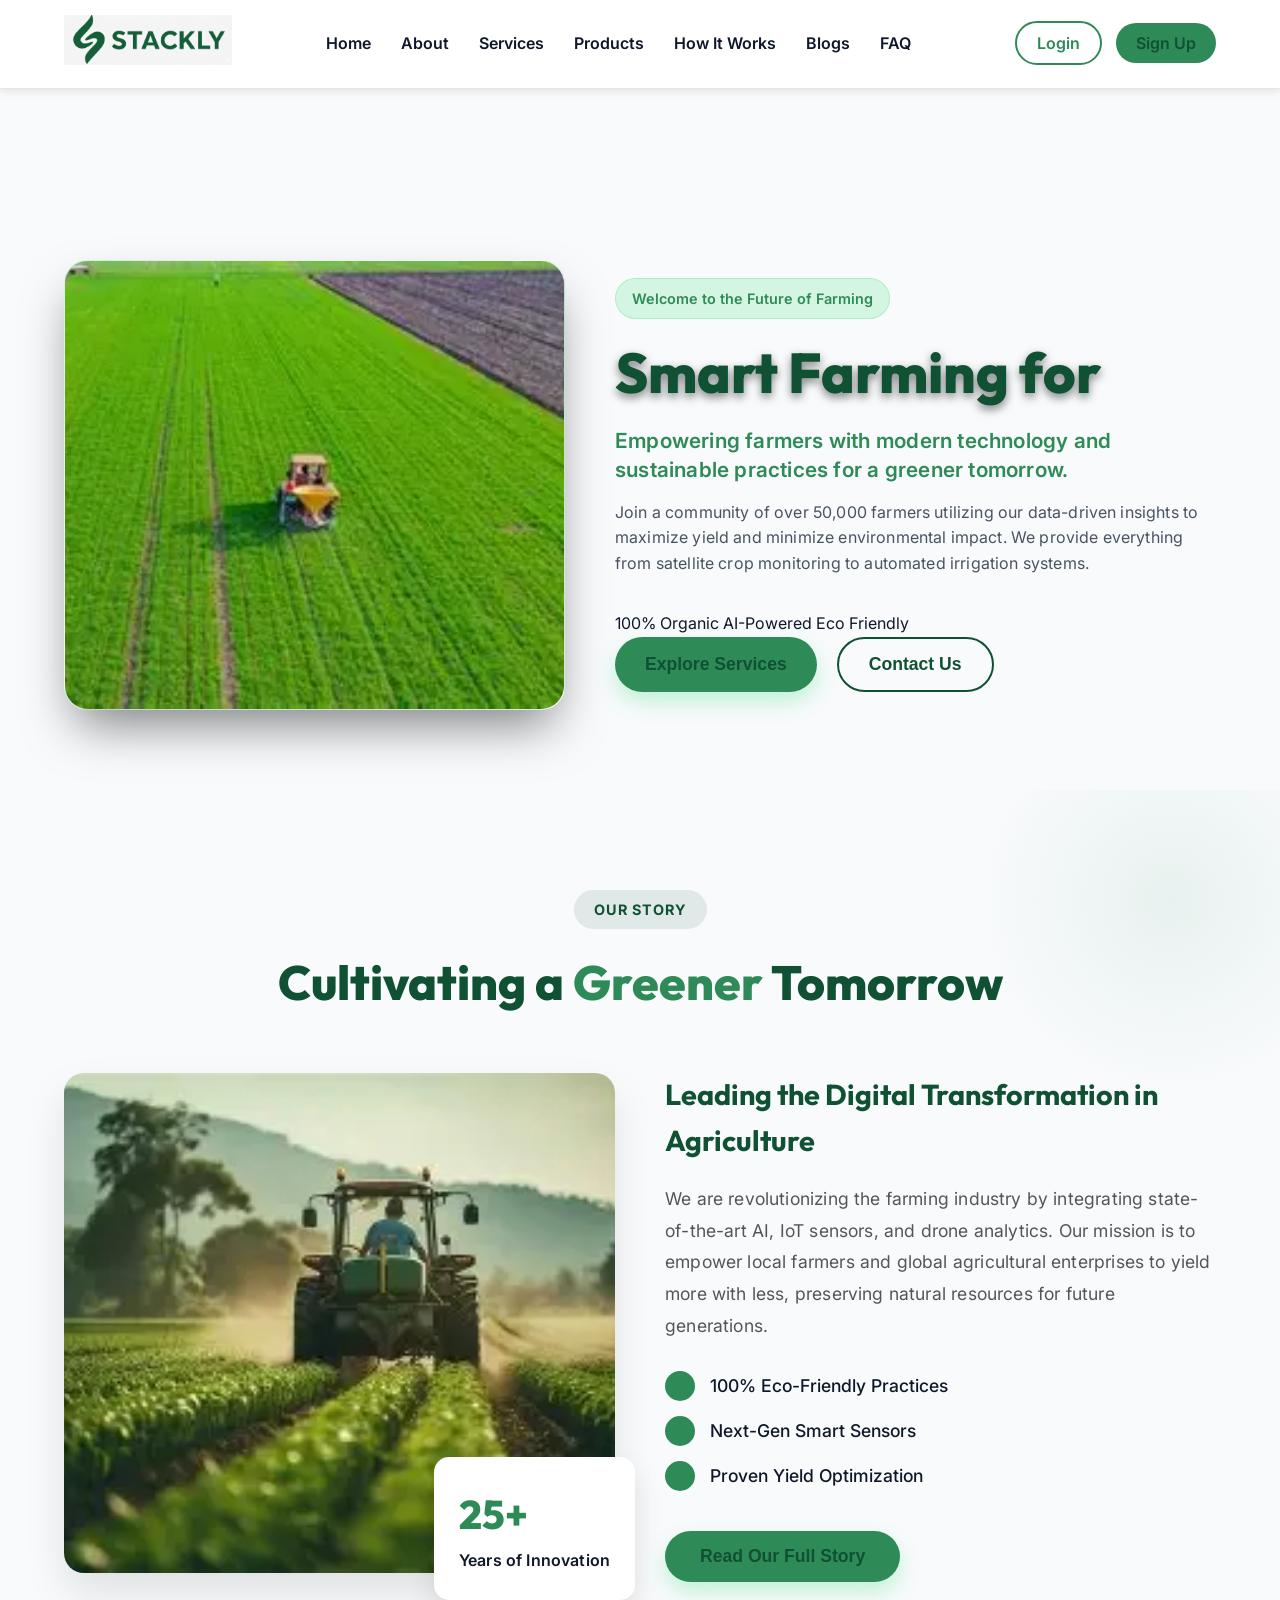
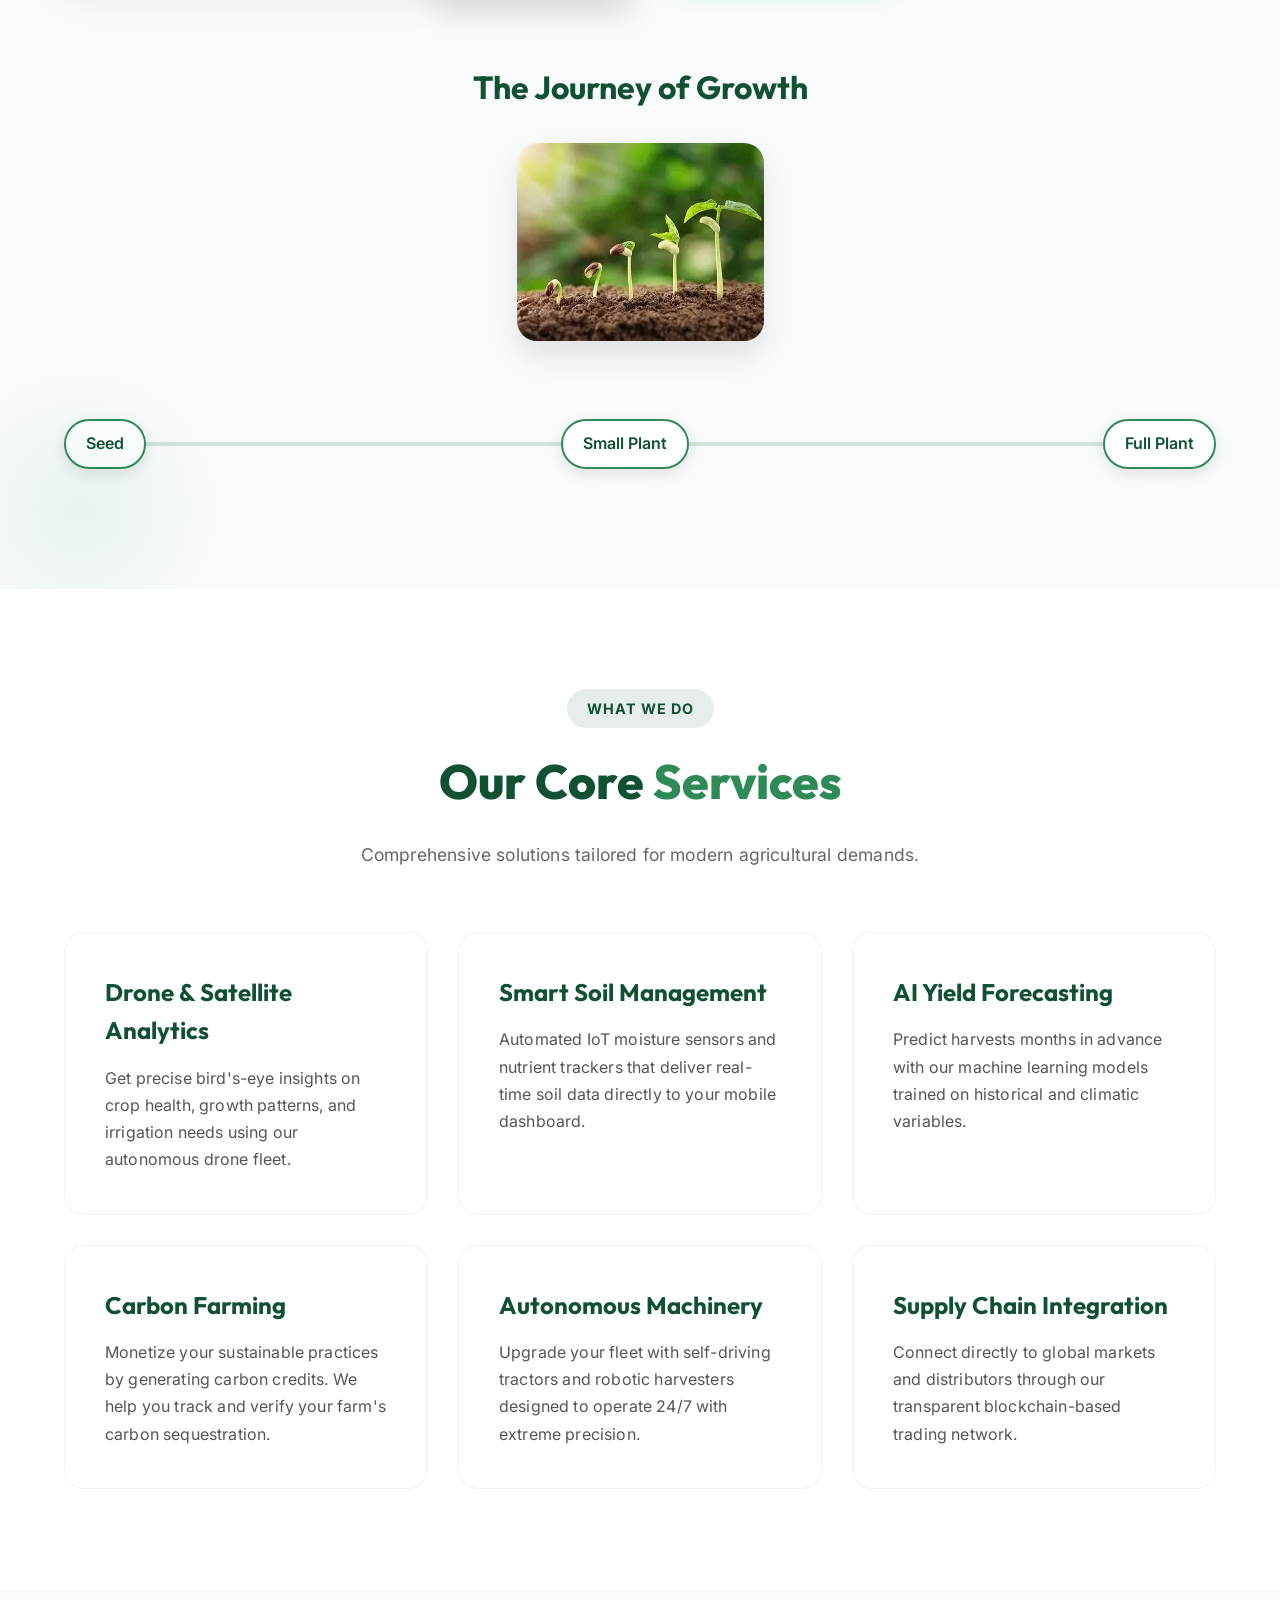
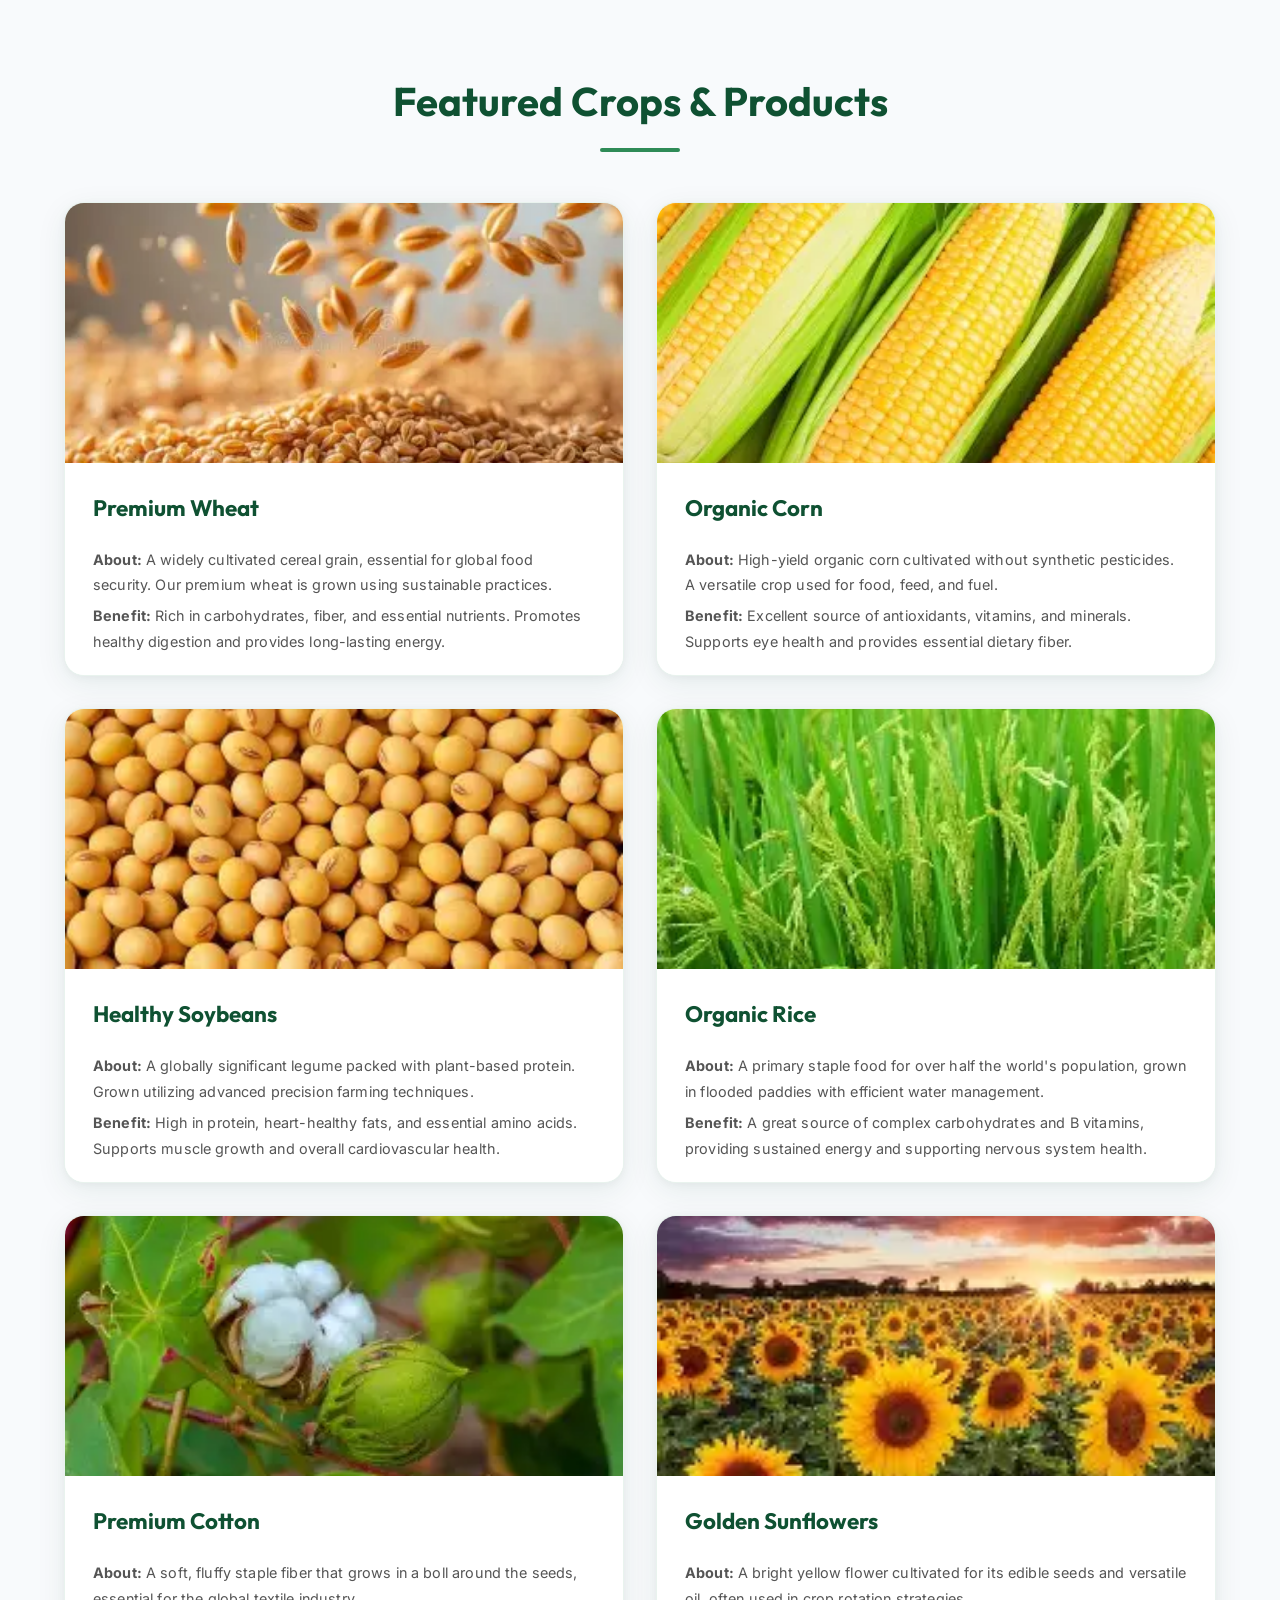
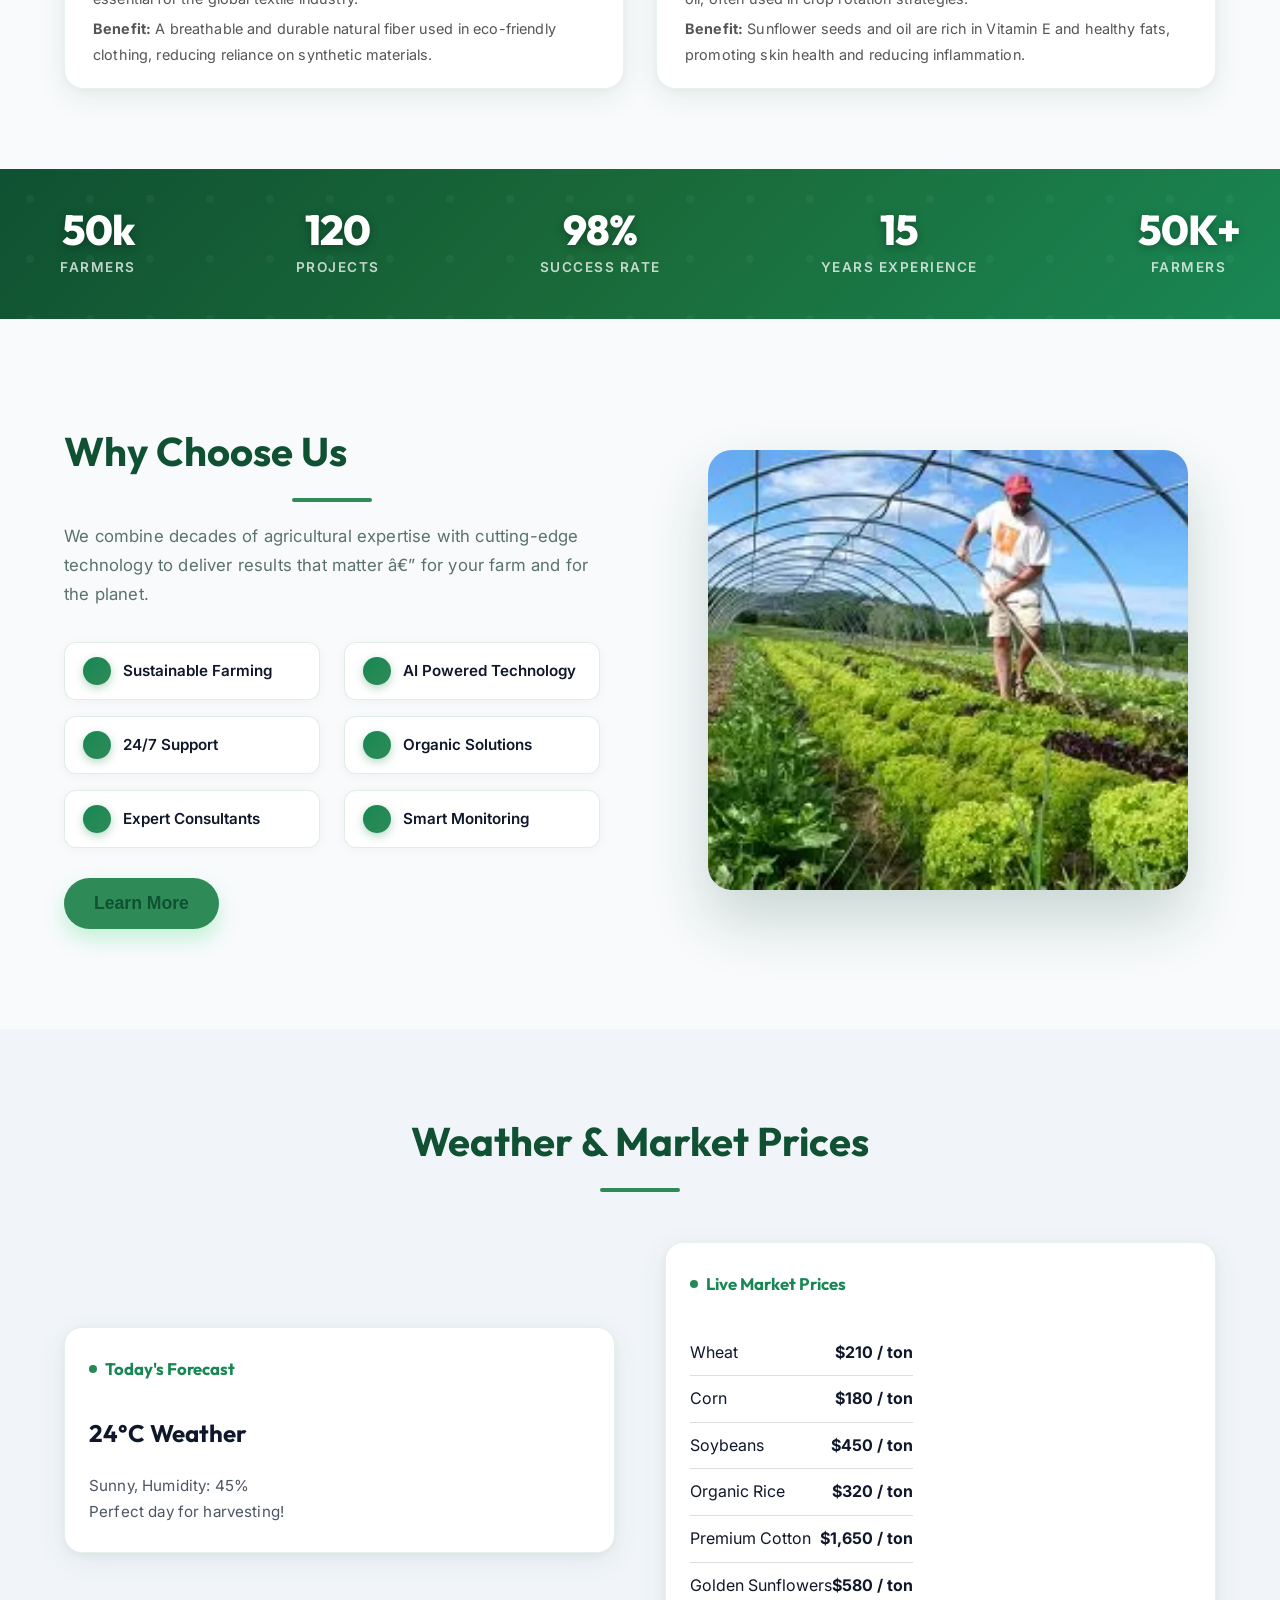
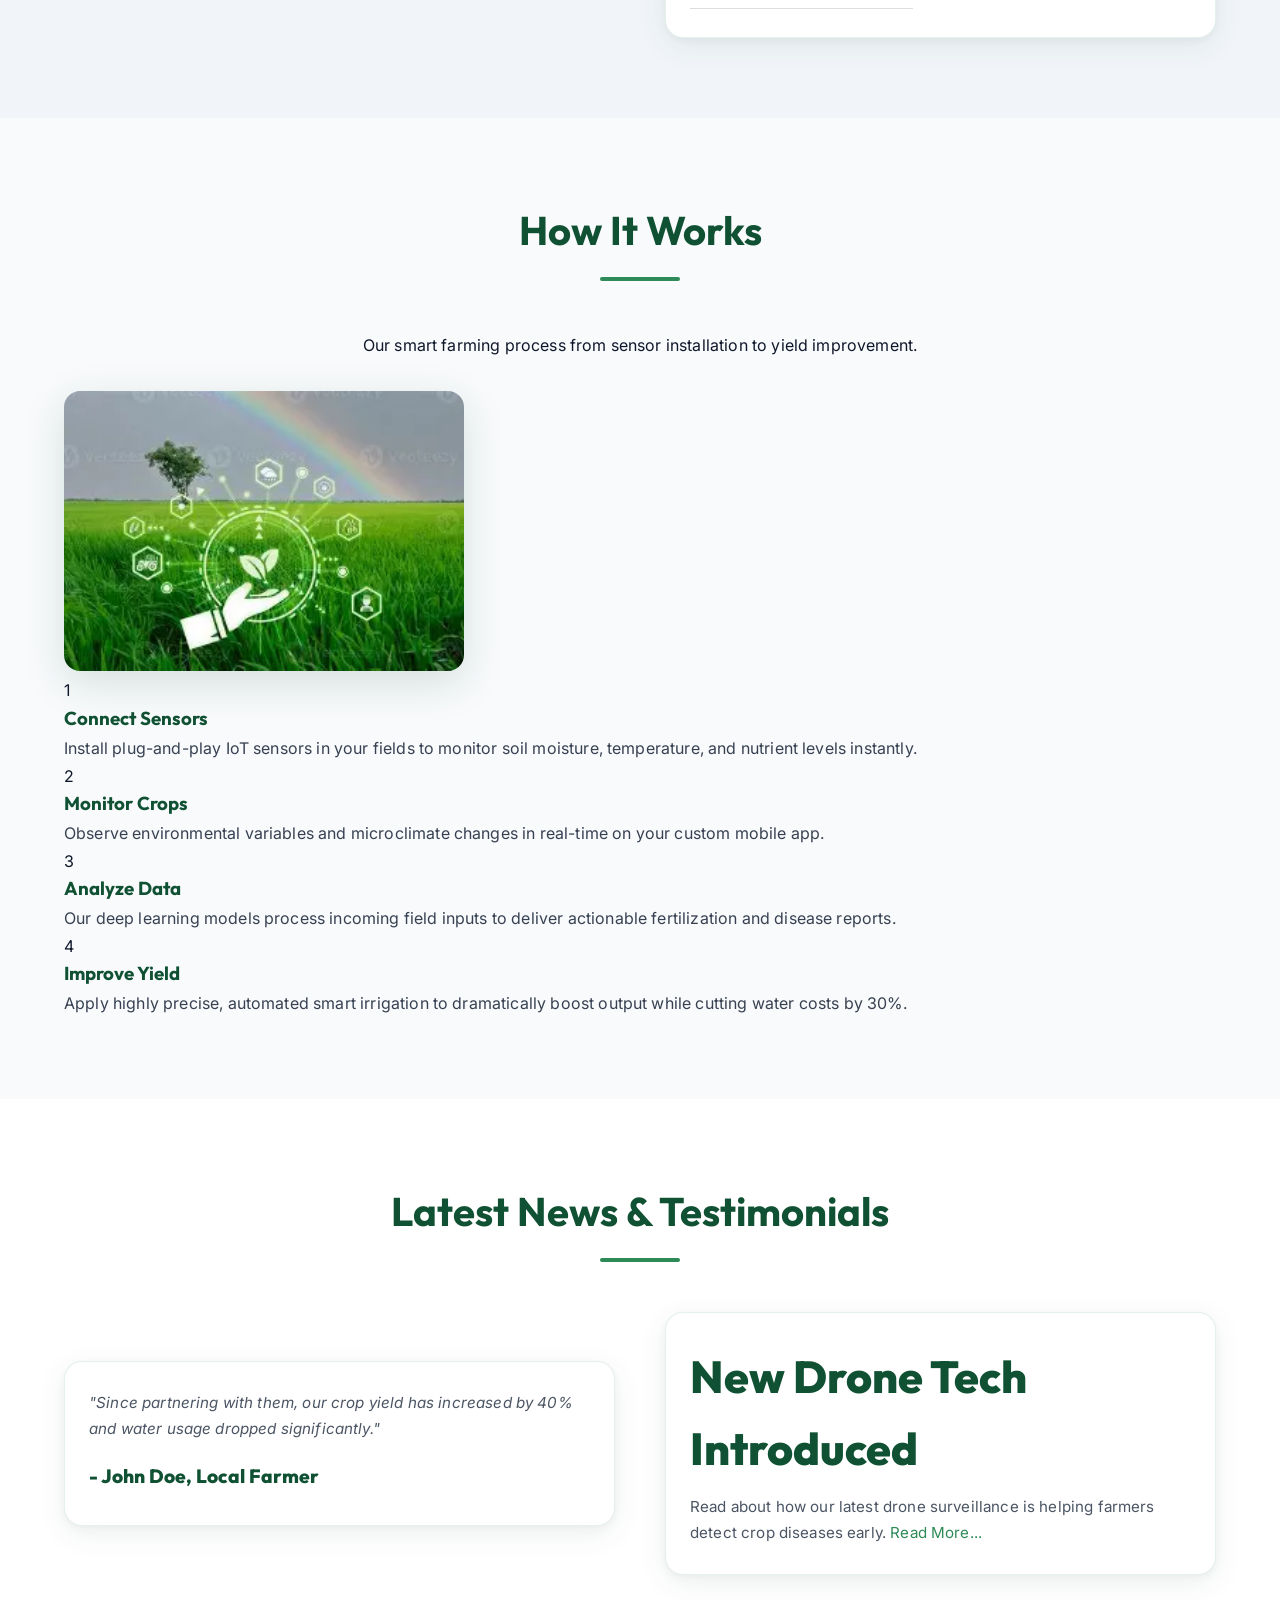
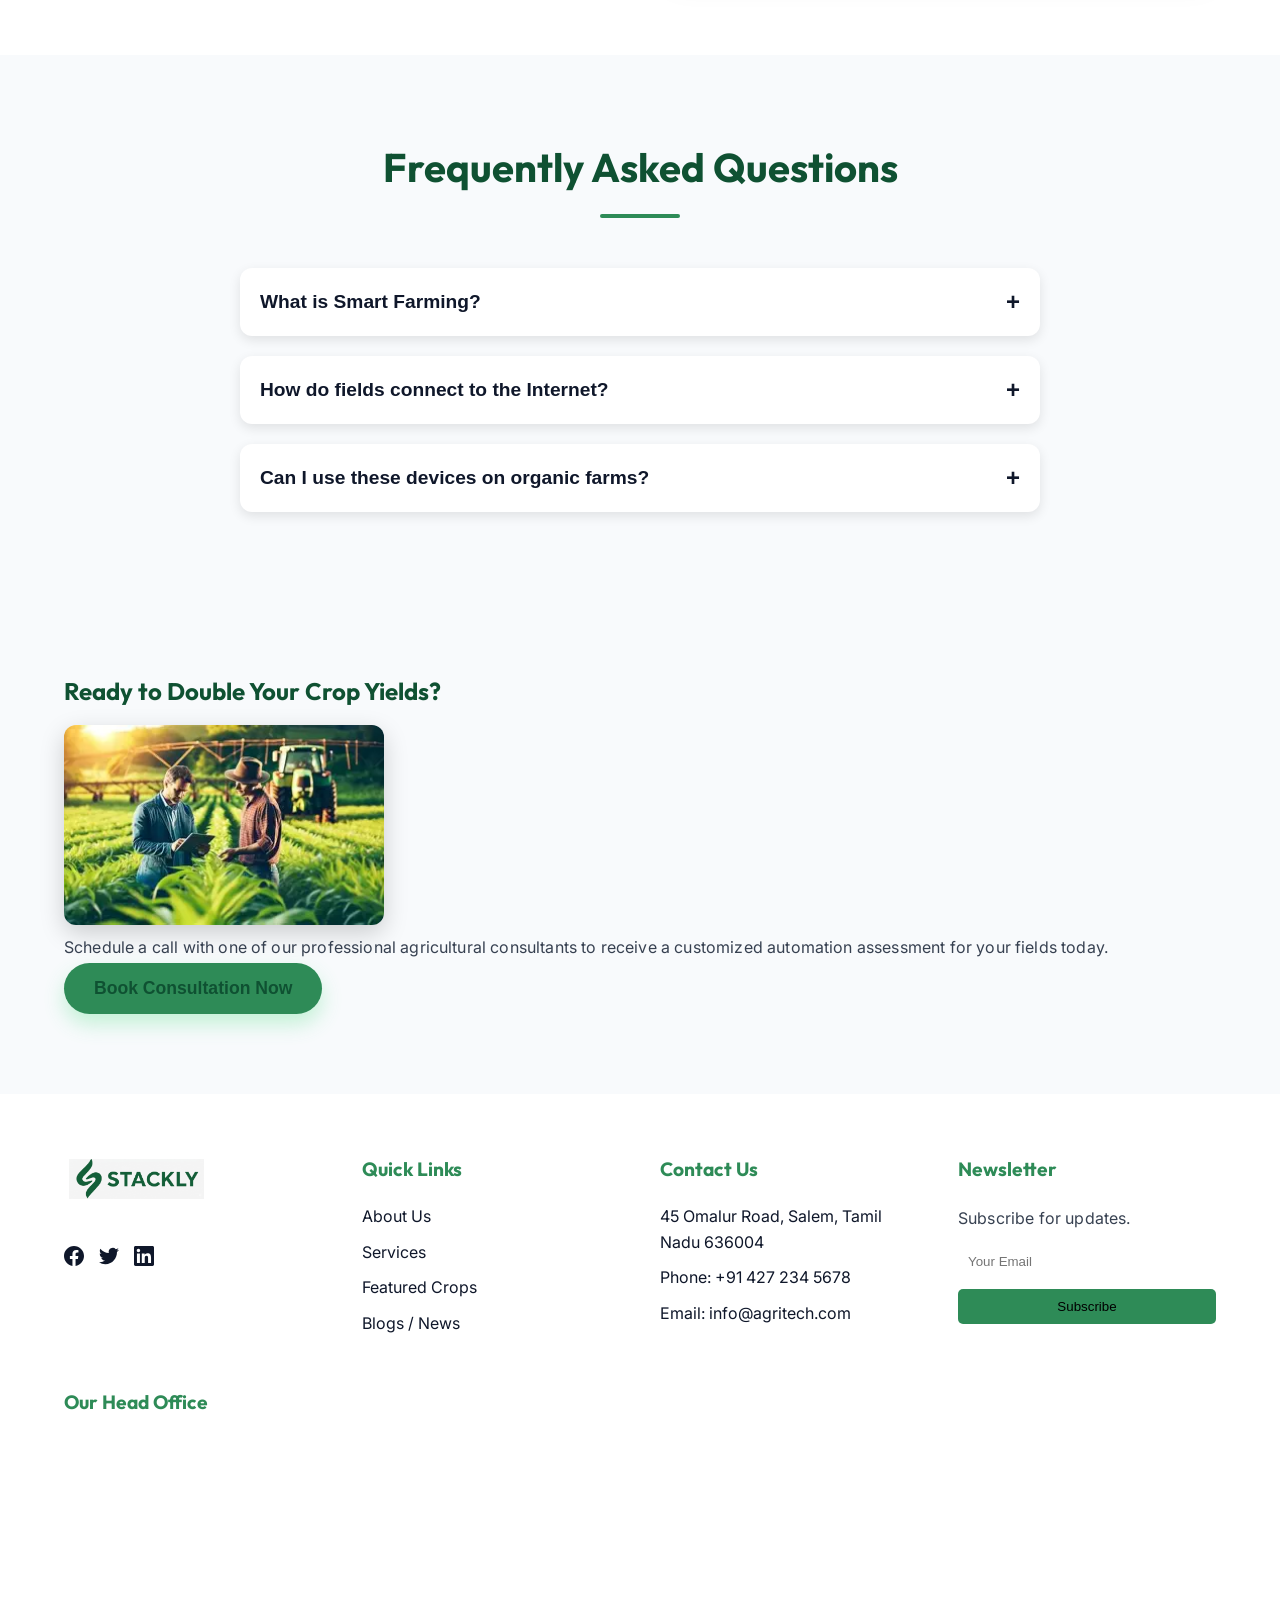
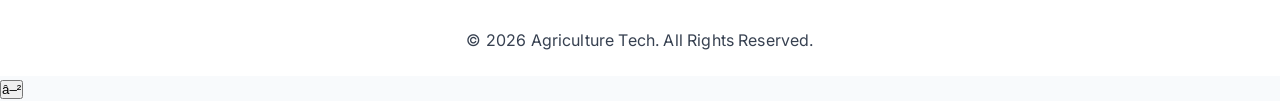
==== commit 8a1c428c: "Add files via upload" ====
--- a/index.html
+++ b/index.html
@@ -1,4 +1,4 @@
-﻿<!DOCTYPE html>
+<!DOCTYPE html>
 <html lang="en">
 
 <head>
@@ -60,14 +60,14 @@
         <div class="hero-overlay"></div>
         <div class="leaves-container"></div> <!-- Container for floating leaves animation -->
         <div class="hero-grid">
-            <div class="hero-left">
+            <div class="hero-left" data-animate="fade-right">
                 <div class="hero-image-wrap">
                     <img src="assets/1A.webp" alt="Premium Wheat Farming" class="hero-img hero-slide active">
                     <img src="assets/1B.webp" alt="Organic Corn Farming" class="hero-img hero-slide">
                     <img src="assets/13.webp" alt="Sustainable Soybeans Farming" class="hero-img hero-slide">
                 </div>
             </div>
-            <div class="hero-right">
+            <div class="hero-right" data-animate="fade-left">
                 <div class="hero-content">
                     <span class="hero-tag"> Welcome to the Future of Farming</span>
                     <h1 id="typewriter-title">Smart Farming for </h1>
@@ -107,7 +107,7 @@
 
             <div
                 style="display: grid; grid-template-columns: repeat(auto-fit, minmax(300px, 1fr)); gap: 50px; align-items: center;">
-                <div style="position: relative;">
+                <div style="position: relative;" data-animate="fade-right">
                     <img src="assets/7.webp" alt="Modern Agriculture"
                         style="width: 100%; height: 500px; object-fit: cover; border-radius: 20px; box-shadow: 0 20px 40px rgba(0,0,0,0.1);">
                     <div
@@ -116,7 +116,7 @@
                         <p style="margin: 0; font-weight: 600; color: var(--text-dark);">Years of Innovation</p>
                     </div>
                 </div>
-                <div>
+                <div data-animate="fade-left">
                     <h3 style="font-size: 1.8rem; color: var(--primary-color); margin-bottom: 20px;">Leading the Digital
                         Transformation in Agriculture</h3>
                     <p style="font-size: 1.1rem; color: #555; line-height: 1.8; margin-bottom: 30px;">We are
@@ -149,6 +149,16 @@
                         onclick="window.location.href='404.html'">Read Our Full Story</button>
                 </div>
             </div>
+            
+            <div style="margin-top: 80px; text-align: center;" data-animate="fade-up">
+                <h3 style="font-size: 2rem; color: var(--primary-color); margin-bottom: 30px;">The Journey of Growth</h3>
+                <img src="assets/growth.webp" alt="Plant Growth Stages" style="max-width: 100%; height: auto; border-radius: 20px; box-shadow: 0 15px 30px rgba(0,0,0,0.1); margin-bottom: 20px;">
+                <div class="growth-timeline">
+                    <div class="growth-step" data-animate="fade-right" style="transition-delay: 0.1s;">Seed</div>
+                    <div class="growth-step" data-animate="fade-up" style="transition-delay: 0.3s;">Small Plant</div>
+                    <div class="growth-step" data-animate="fade-left" style="transition-delay: 0.5s;">Full Plant</div>
+                </div>
+            </div>
         </div>
     </section>
 
@@ -168,79 +178,44 @@
 
             <div style="display: grid; grid-template-columns: repeat(auto-fit, minmax(320px, 1fr)); gap: 30px;">
                 <!-- Service 1 -->
-                <div style="background: #f8fafc; border-radius: 20px; padding: 40px; transition: all 0.3s ease; border: 1px solid rgba(0,0,0,0.05); position: relative; overflow: hidden; cursor: pointer;"
-                    onmouseover="this.style.transform='translateY(-10px)'; this.style.boxShadow='0 20px 40px rgba(0,0,0,0.1)';"
-                    onmouseout="this.style.transform='none'; this.style.boxShadow='none';">
-                    <div
-                        style="width: 70px; height: 70px; background: rgba(46, 139, 87, 0.1); border-radius: 15px; display: flex; align-items: center; justify-content: center; font-size: 2rem; margin-bottom: 25px;">
-                    </div>
-                    <h3 style="font-size: 1.5rem; color: var(--primary-color); margin-bottom: 15px;">Drone & Satellite
-                        Analytics</h3>
-                    <p style="color: #555; line-height: 1.7;">Get precise bird's-eye insights on crop health, growth
+                <div class="core-service-card" data-animate="fade-up">
+                    <h3 class="service-title">Drone & Satellite Analytics</h3>
+                    <p class="service-desc">Get precise bird's-eye insights on crop health, growth
                         patterns, and irrigation needs using our autonomous drone fleet.</p>
                 </div>
 
                 <!-- Service 2 -->
-                <div style="background: #f8fafc; border-radius: 20px; padding: 40px; transition: all 0.3s ease; border: 1px solid rgba(0,0,0,0.05); position: relative; overflow: hidden; cursor: pointer;"
-                    onmouseover="this.style.transform='translateY(-10px)'; this.style.boxShadow='0 20px 40px rgba(0,0,0,0.1)';"
-                    onmouseout="this.style.transform='none'; this.style.boxShadow='none';">
-                    <div
-                        style="width: 70px; height: 70px; background: rgba(46, 139, 87, 0.1); border-radius: 15px; display: flex; align-items: center; justify-content: center; font-size: 2rem; margin-bottom: 25px;">
-                    </div>
-                    <h3 style="font-size: 1.5rem; color: var(--primary-color); margin-bottom: 15px;">Smart Soil
-                        Management</h3>
-                    <p style="color: #555; line-height: 1.7;">Automated IoT moisture sensors and nutrient trackers that
+                <div class="core-service-card" data-animate="fade-up">
+                    <h3 class="service-title">Smart Soil Management</h3>
+                    <p class="service-desc">Automated IoT moisture sensors and nutrient trackers that
                         deliver real-time soil data directly to your mobile dashboard.</p>
                 </div>
 
                 <!-- Service 3 -->
-                <div style="background: #f8fafc; border-radius: 20px; padding: 40px; transition: all 0.3s ease; border: 1px solid rgba(0,0,0,0.05); position: relative; overflow: hidden; cursor: pointer;"
-                    onmouseover="this.style.transform='translateY(-10px)'; this.style.boxShadow='0 20px 40px rgba(0,0,0,0.1)';"
-                    onmouseout="this.style.transform='none'; this.style.boxShadow='none';">
-                    <div
-                        style="width: 70px; height: 70px; background: rgba(46, 139, 87, 0.1); border-radius: 15px; display: flex; align-items: center; justify-content: center; font-size: 2rem; margin-bottom: 25px;">
-                    </div>
-                    <h3 style="font-size: 1.5rem; color: var(--primary-color); margin-bottom: 15px;">AI Yield
-                        Forecasting</h3>
-                    <p style="color: #555; line-height: 1.7;">Predict harvests months in advance with our machine
+                <div class="core-service-card" data-animate="fade-up">
+                    <h3 class="service-title">AI Yield Forecasting</h3>
+                    <p class="service-desc">Predict harvests months in advance with our machine
                         learning models trained on historical and climatic variables.</p>
                 </div>
 
                 <!-- Service 4 -->
-                <div style="background: #f8fafc; border-radius: 20px; padding: 40px; transition: all 0.3s ease; border: 1px solid rgba(0,0,0,0.05); position: relative; overflow: hidden; cursor: pointer;"
-                    onmouseover="this.style.transform='translateY(-10px)'; this.style.boxShadow='0 20px 40px rgba(0,0,0,0.1)';"
-                    onmouseout="this.style.transform='none'; this.style.boxShadow='none';">
-                    <div
-                        style="width: 70px; height: 70px; background: rgba(46, 139, 87, 0.1); border-radius: 15px; display: flex; align-items: center; justify-content: center; font-size: 2rem; margin-bottom: 25px;">
-                    </div>
-                    <h3 style="font-size: 1.5rem; color: var(--primary-color); margin-bottom: 15px;">Carbon Farming</h3>
-                    <p style="color: #555; line-height: 1.7;">Monetize your sustainable practices by generating carbon
+                <div class="core-service-card" data-animate="fade-up">
+                    <h3 class="service-title">Carbon Farming</h3>
+                    <p class="service-desc">Monetize your sustainable practices by generating carbon
                         credits. We help you track and verify your farm's carbon sequestration.</p>
                 </div>
 
                 <!-- Service 5 -->
-                <div style="background: #f8fafc; border-radius: 20px; padding: 40px; transition: all 0.3s ease; border: 1px solid rgba(0,0,0,0.05); position: relative; overflow: hidden; cursor: pointer;"
-                    onmouseover="this.style.transform='translateY(-10px)'; this.style.boxShadow='0 20px 40px rgba(0,0,0,0.1)';"
-                    onmouseout="this.style.transform='none'; this.style.boxShadow='none';">
-                    <div
-                        style="width: 70px; height: 70px; background: rgba(46, 139, 87, 0.1); border-radius: 15px; display: flex; align-items: center; justify-content: center; font-size: 2rem; margin-bottom: 25px;">
-                    </div>
-                    <h3 style="font-size: 1.5rem; color: var(--primary-color); margin-bottom: 15px;">Autonomous
-                        Machinery</h3>
-                    <p style="color: #555; line-height: 1.7;">Upgrade your fleet with self-driving tractors and robotic
+                <div class="core-service-card" data-animate="fade-up">
+                    <h3 class="service-title">Autonomous Machinery</h3>
+                    <p class="service-desc">Upgrade your fleet with self-driving tractors and robotic
                         harvesters designed to operate 24/7 with extreme precision.</p>
                 </div>
 
                 <!-- Service 6 -->
-                <div style="background: #f8fafc; border-radius: 20px; padding: 40px; transition: all 0.3s ease; border: 1px solid rgba(0,0,0,0.05); position: relative; overflow: hidden; cursor: pointer;"
-                    onmouseover="this.style.transform='translateY(-10px)'; this.style.boxShadow='0 20px 40px rgba(0,0,0,0.1)';"
-                    onmouseout="this.style.transform='none'; this.style.boxShadow='none';">
-                    <div
-                        style="width: 70px; height: 70px; background: rgba(46, 139, 87, 0.1); border-radius: 15px; display: flex; align-items: center; justify-content: center; font-size: 2rem; margin-bottom: 25px;">
-                    </div>
-                    <h3 style="font-size: 1.5rem; color: var(--primary-color); margin-bottom: 15px;">Supply Chain
-                        Integration</h3>
-                    <p style="color: #555; line-height: 1.7;">Connect directly to global markets and distributors
+                <div class="core-service-card" data-animate="fade-up">
+                    <h3 class="service-title">Supply Chain Integration</h3>
+                    <p class="service-desc">Connect directly to global markets and distributors
                         through our transparent blockchain-based trading network.</p>
                 </div>
             </div>
@@ -252,7 +227,7 @@
     <section id="crops" class="crops">
         <h2 class="section-title">Featured Crops & Products</h2>
         <div class="crops-grid">
-            <div class="crop-card">
+            <div class="crop-card" data-animate="fade-up">
                 <img src="assets/wheat.webp" alt="Wheat">
                 <div class="crop-info" style="padding-bottom: 20px;">
                     <h4>Premium Wheat</h4>
@@ -266,7 +241,7 @@
                     </p>
                 </div>
             </div>
-            <div class="crop-card">
+            <div class="crop-card" data-animate="fade-up">
                 <img src="assets/corn.webp" alt="Corn">
                 <div class="crop-info" style="padding-bottom: 20px;">
                     <h4>Organic Corn</h4>
@@ -280,7 +255,7 @@
                     </p>
                 </div>
             </div>
-            <div class="crop-card">
+            <div class="crop-card" data-animate="fade-up">
                 <img src="assets/soyabean.webp" alt="Soybeans">
                 <div class="crop-info" style="padding-bottom: 20px;">
                     <h4>Healthy Soybeans</h4>
@@ -294,7 +269,7 @@
                     </p>
                 </div>
             </div>
-            <div class="crop-card">
+            <div class="crop-card" data-animate="fade-up">
                 <img src="assets/rice.webp" alt="Rice">
                 <div class="crop-info" style="padding-bottom: 20px;">
                     <h4>Organic Rice</h4>
@@ -308,7 +283,7 @@
                     </p>
                 </div>
             </div>
-            <div class="crop-card">
+            <div class="crop-card" data-animate="fade-up">
                 <img src="assets/cotton.webp" alt="Cotton">
                 <div class="crop-info" style="padding-bottom: 20px;">
                     <h4>Premium Cotton</h4>
@@ -322,7 +297,7 @@
                     </p>
                 </div>
             </div>
-            <div class="crop-card">
+            <div class="crop-card" data-animate="fade-up">
                 <img src="assets/sunflower.webp" alt="Sunflowers">
                 <div class="crop-info" style="padding-bottom: 20px;">
                     <h4>Golden Sunflowers</h4>
@@ -390,7 +365,7 @@
     <!-- Why Choose Us Section -->
     <section class="why-choose-us">
         <div class="why-container">
-            <div class="why-text">
+            <div class="why-text" data-animate="fade-right">
 
                 <h2 class="section-title" style="text-align:left; margin-bottom:20px;">Why Choose Us</h2>
                 <p class="why-desc">We combine decades of agricultural expertise with cutting-edge technology to deliver
@@ -424,7 +399,7 @@
                 <button class="btn-primary" style="margin-top:30px;" onclick="window.location.href='404.html'">Learn
                     More</button>
             </div>
-            <div class="why-image">
+            <div class="why-image" data-animate="fade-left">
                 <div class="why-img-wrap">
                     <img src="assets/6.webp" alt="Why Choose Us - Smart Farming" />
 
@@ -480,12 +455,12 @@
         <h2 class="section-title">How It Works</h2>
         <p class="section-subtitle" style="text-align:center; color:var(--text-dark); margin-bottom:30px;">Our smart
             farming process from sensor installation to yield improvement.</p>
-        <div class="how-it-image">
+        <div class="how-it-image" data-animate="fade-right">
             <img src="assets/smart1.webp" class="how-it-img"
                 style="width:100%; max-width:400px; height:280px; object-fit:cover; border-radius:16px; box-shadow:0 12px 40px rgba(15,81,50,0.15);" />
         </div>
         <div class="how-it-works-grid">
-            <div class="steps-container">
+            <div class="steps-container" data-animate="fade-left">
                 <div class="step-card">
                     <div class="step-icon-wrap">
                         <span class="step-number">1</span><span class="step-icon"></span>
@@ -542,7 +517,7 @@
             <div class="stat-item" style="text-align: left;">
                 <h4 style="color: var(--primary-color); margin-bottom: 10px;">New Drone Tech Introduced</h4>
                 <p>Read about how our latest drone surveillance is helping farmers detect crop diseases early. <a
-                        href="#" style="color: var(--accent-color);">Read More...</a></p>
+                        href="404.html" style="color: var(--accent-color);">Read More...</a></p>
             </div>
         </div>
     </section>
@@ -591,7 +566,7 @@
                     style="width:100%; max-width:320px; height:200px; object-fit:cover; margin-top:15px; border-radius:12px; box-shadow:0 8px 24px rgba(0,0,0,0.18);" />
                 <p>Schedule a call with one of our professional agricultural consultants to receive a customized
                     automation assessment for your fields today.</p>
-                <button class="btn-primary" onclick="window.location.href='#footer'">Book Consultation Now</button>
+                <button class="btn-primary" onclick="window.location.href='404.html'">Book Consultation Now</button>
             </div>
         </div>
     </section>
--- a/assets/css/style.css
+++ b/assets/css/style.css
@@ -199,9 +199,6 @@
 @media (max-width: 768px) {
   .hamburger {
     display: flex;
-    flex-direction: column;
-    gap: 5px;
-    cursor: pointer;
   }
 
   .nav-links {
@@ -287,29 +284,47 @@
   display: none;
   cursor: pointer;
   flex-direction: column;
-  gap: 5px;
-  /* Ensure visible on white header */
+  gap: 6px;
   color: var(--text-dark);
+  padding: 5px;
+  position: relative;
+  z-index: 1000;
+  transition: transform 0.3s ease;
 }
 
 .hamburger span {
-  width: 25px;
-  height: 3px;
+  width: 30px;
+  height: 2.5px;
   background: currentColor;
-  transition: var(--transition);
+  border-radius: 3px;
+  transition: all 0.4s cubic-bezier(0.4, 0, 0.2, 1);
+  transform-origin: center;
+}
+
+.hamburger:hover span:nth-child(1) {
+  transform: translateY(-2px);
+}
+
+.hamburger:hover span:nth-child(3) {
+  transform: translateY(2px);
+}
+
+.hamburger.active:hover span {
+  transform: none;
 }
 
 /* Active state transforms for X icon */
 .hamburger.active span:nth-child(1) {
-  transform: translateY(8px) rotate(45deg);
+  transform: translateY(8.5px) rotate(45deg);
 }
 
 .hamburger.active span:nth-child(2) {
   opacity: 0;
+  transform: scaleX(0);
 }
 
 .hamburger.active span:nth-child(3) {
-  transform: translateY(-8px) rotate(-45deg);
+  transform: translateY(-8.5px) rotate(-45deg);
 }
 
 .header-social {
@@ -331,13 +346,22 @@
    Hero Section & 3D Animation
    ========================================================================== */
 .hero {
-  min-height: 100vh;
   position: relative;
   display: flex;
   align-items: center;
   justify-content: center;
   overflow: hidden;
   padding: 140px 5% 80px;
+}
+
+
+@keyframes btnBounce {
+  0%, 100% { transform: translateY(0); }
+  50% { transform: translateY(-10px); }
+}
+
+.btn-bounce {
+  animation: btnBounce 2s infinite ease-in-out;
 }
 
 
@@ -579,6 +603,39 @@
   align-items: center;
 }
 
+.growth-timeline {
+  display: flex;
+  justify-content: space-between;
+  align-items: center;
+  margin-top: 30px;
+  position: relative;
+  padding: 20px 0;
+}
+
+.growth-timeline::before {
+  content: '';
+  position: absolute;
+  top: 50%;
+  left: 0;
+  width: 100%;
+  height: 4px;
+  background: rgba(46, 139, 87, 0.2);
+  z-index: 1;
+  transform: translateY(-50%);
+}
+
+.growth-step {
+  position: relative;
+  z-index: 2;
+  background: white;
+  padding: 10px 20px;
+  border-radius: 30px;
+  font-weight: 600;
+  color: var(--primary-color);
+  box-shadow: 0 5px 15px rgba(0,0,0,0.1);
+  border: 2px solid var(--accent-color);
+}
+
 .about-img {
   width: 100%;
   border-radius: 20px;
@@ -613,7 +670,7 @@
   background: #ffffff;
   padding: 28px 24px;
   border-radius: 18px;
-  box-shadow: 0 8px 30px rgba(15, 81, 50, 0.08), 0 2px 8px rgba(0,0,0,0.04);
+  box-shadow: 0 8px 30px rgba(15, 81, 50, 0.08), 0 2px 8px rgba(0, 0, 0, 0.04);
   border: 1px solid rgba(46, 139, 87, 0.12);
   text-align: left;
   min-width: 0;
@@ -623,7 +680,7 @@
   flex-direction: column;
   align-items: flex-start;
   position: relative;
-  transition: transform 0.3s cubic-bezier(0.4,0,0.2,1), box-shadow 0.3s cubic-bezier(0.4,0,0.2,1), border-color 0.3s;
+  transition: transform 0.3s cubic-bezier(0.4, 0, 0.2, 1), box-shadow 0.3s cubic-bezier(0.4, 0, 0.2, 1), border-color 0.3s;
 }
 
 .stat-item::before {
@@ -641,7 +698,7 @@
 
 .stat-item:hover {
   transform: translateY(-6px);
-  box-shadow: 0 20px 48px rgba(15, 81, 50, 0.15), 0 4px 16px rgba(0,0,0,0.06);
+  box-shadow: 0 20px 48px rgba(15, 81, 50, 0.15), 0 4px 16px rgba(0, 0, 0, 0.06);
   border-color: rgba(46, 139, 87, 0.35);
 }
 
@@ -691,7 +748,7 @@
 body.dark-mode .stat-item {
   background: #1a2e1d;
   border-color: rgba(167, 215, 169, 0.15);
-  box-shadow: 0 8px 30px rgba(0,0,0,0.25);
+  box-shadow: 0 8px 30px rgba(0, 0, 0, 0.25);
 }
 
 body.dark-mode .stat-item p {
@@ -735,8 +792,13 @@
 }
 
 @keyframes statsScroll {
-  0%   { transform: translateX(0); }
-  100% { transform: translateX(-50%); }
+  0% {
+    transform: translateX(0);
+  }
+
+  100% {
+    transform: translateX(-50%);
+  }
 }
 
 .stat-bubble {
@@ -755,7 +817,7 @@
   color: #ffffff;
   line-height: 1;
   letter-spacing: -1px;
-  text-shadow: 0 2px 10px rgba(0,0,0,0.3);
+  text-shadow: 0 2px 10px rgba(0, 0, 0, 0.3);
 }
 
 .stat-label {
@@ -830,7 +892,7 @@
   font-weight: 600;
   color: var(--text-dark);
   transition: var(--transition);
-  box-shadow: 0 2px 12px rgba(0,0,0,0.04);
+  box-shadow: 0 2px 12px rgba(0, 0, 0, 0.04);
   cursor: default;
 }
 
@@ -1010,7 +1072,7 @@
   border-radius: 20px;
   overflow: hidden;
   position: relative;
-  box-shadow: 0 8px 30px rgba(15, 81, 50, 0.08), 0 2px 8px rgba(0,0,0,0.04);
+  box-shadow: 0 8px 30px rgba(15, 81, 50, 0.08), 0 2px 8px rgba(0, 0, 0, 0.04);
   border: 1px solid rgba(46, 139, 87, 0.1);
   background: white;
   display: flex;
@@ -1403,12 +1465,49 @@
     width: 100%;
     background: var(--primary-color);
     flex-direction: column;
-    padding: 20px 0;
-    display: none;
+    align-items: center;
+    padding: 30px 0;
+    display: flex;
+    opacity: 0;
+    visibility: hidden;
+    transform: translateY(-20px) scale(0.98);
+    transition: all 0.4s cubic-bezier(0.4, 0, 0.2, 1);
+    box-shadow: 0 10px 30px rgba(0, 0, 0, 0.2);
+    border-bottom-left-radius: 20px;
+    border-bottom-right-radius: 20px;
   }
 
   .nav-links.active {
-    display: flex;
+    opacity: 1;
+    visibility: visible;
+    transform: translateY(0) scale(1);
+  }
+
+  .nav-links li {
+    margin: 15px 0;
+    opacity: 0;
+    transform: translateX(-30px);
+    transition: all 0.4s cubic-bezier(0.4, 0, 0.2, 1);
+  }
+
+  .nav-links.active li {
+    opacity: 1;
+    transform: translateX(0);
+  }
+
+  .nav-links.active li:nth-child(1) { transition-delay: 0.1s; }
+  .nav-links.active li:nth-child(2) { transition-delay: 0.15s; }
+  .nav-links.active li:nth-child(3) { transition-delay: 0.2s; }
+  .nav-links.active li:nth-child(4) { transition-delay: 0.25s; }
+  .nav-links.active li:nth-child(5) { transition-delay: 0.3s; }
+  .nav-links.active li:nth-child(6) { transition-delay: 0.35s; }
+  .nav-links.active li:nth-child(7) { transition-delay: 0.4s; }
+  .nav-links.active li:nth-child(8) { transition-delay: 0.45s; }
+  .nav-links.active li:nth-child(9) { transition-delay: 0.5s; }
+
+  .nav-links li a {
+    color: var(--text-light);
+    font-size: 1.2rem;
   }
 
   .mobile-only {
@@ -2123,6 +2222,67 @@
   margin-bottom: 40px;
 }
 
+/* ── Core Service Cards ── */
+.core-service-card {
+  background: var(--card-bg);
+  border-radius: 20px;
+  padding: 40px;
+  transition: all 0.4s cubic-bezier(0.4, 0, 0.2, 1);
+  border: 1px solid rgba(0, 0, 0, 0.05);
+  position: relative;
+  overflow: hidden;
+  cursor: pointer;
+  z-index: 1;
+}
+
+.core-service-card::before {
+  content: '';
+  position: absolute;
+  bottom: 0;
+  left: 0;
+  width: 100%;
+  height: 5px;
+  background: linear-gradient(90deg, var(--secondary-color), var(--accent-color));
+  transform: scaleX(0);
+  transform-origin: center;
+  transition: transform 0.4s ease;
+  z-index: 2;
+}
+
+.core-service-card:hover {
+  transform: translateY(-10px);
+  box-shadow: 0 20px 40px rgba(15, 81, 50, 0.08);
+  border-color: rgba(46, 139, 87, 0.2);
+}
+
+.core-service-card:hover::before {
+  transform: scaleX(1);
+}
+
+.core-service-card .service-title {
+  font-size: 1.5rem;
+  color: var(--primary-color);
+  margin-bottom: 15px;
+  transition: color 0.3s ease;
+}
+
+.core-service-card:hover .service-title {
+  color: var(--accent-color);
+}
+
+.core-service-card .service-desc {
+  color: #555;
+  line-height: 1.7;
+}
+
+body.dark-mode .core-service-card {
+  border-color: rgba(255, 255, 255, 0.05);
+}
+
+body.dark-mode .core-service-card .service-desc {
+  color: #a0aec0;
+}
+
 /* ==========================================================================
    About Section — Professional, Clean, Animated
    ========================================================================== */
@@ -2133,10 +2293,22 @@
   transition: opacity 0.7s ease, transform 0.7s ease;
   transition-delay: var(--delay, 0s);
 }
-body.animations-active [data-animate="fade-up"]    { transform: translateY(40px); }
-body.animations-active [data-animate="fade-down"]  { transform: translateY(-30px); }
-body.animations-active [data-animate="fade-left"]  { transform: translateX(50px); }
-body.animations-active [data-animate="fade-right"] { transform: translateX(-50px); }
+
+body.animations-active [data-animate="fade-up"] {
+  transform: translateY(40px);
+}
+
+body.animations-active [data-animate="fade-down"] {
+  transform: translateY(-30px);
+}
+
+body.animations-active [data-animate="fade-left"] {
+  transform: translateX(50px);
+}
+
+body.animations-active [data-animate="fade-right"] {
+  transform: translateX(-50px);
+}
 
 body.animations-active [data-animate].is-visible {
   opacity: 1;
@@ -2154,18 +2326,23 @@
 .about-section::before {
   content: '';
   position: absolute;
-  top: -100px; right: -100px;
-  width: 420px; height: 420px;
-  background: radial-gradient(circle, rgba(46,139,87,0.07) 0%, transparent 70%);
+  top: -100px;
+  right: -100px;
+  width: 420px;
+  height: 420px;
+  background: radial-gradient(circle, rgba(46, 139, 87, 0.07) 0%, transparent 70%);
   border-radius: 50%;
   pointer-events: none;
 }
+
 .about-section::after {
   content: '';
   position: absolute;
-  bottom: -80px; left: -80px;
-  width: 320px; height: 320px;
-  background: radial-gradient(circle, rgba(25,135,84,0.06) 0%, transparent 70%);
+  bottom: -80px;
+  left: -80px;
+  width: 320px;
+  height: 320px;
+  background: radial-gradient(circle, rgba(25, 135, 84, 0.06) 0%, transparent 70%);
   border-radius: 50%;
   pointer-events: none;
 }
@@ -2183,9 +2360,10 @@
   text-align: center;
   margin-bottom: 56px;
 }
+
 .about-badge {
   display: inline-block;
-  background: linear-gradient(135deg, rgba(46,139,87,0.13), rgba(25,135,84,0.06));
+  background: linear-gradient(135deg, rgba(46, 139, 87, 0.13), rgba(25, 135, 84, 0.06));
   color: var(--secondary-color);
   font-size: 0.82rem;
   font-weight: 700;
@@ -2193,7 +2371,7 @@
   text-transform: uppercase;
   padding: 10px 26px;
   border-radius: 50px;
-  border: 1px solid rgba(46,139,87,0.22);
+  border: 1px solid rgba(46, 139, 87, 0.22);
 }
 
 /* ── Two-column split ── */
@@ -2209,15 +2387,17 @@
 .about-pro-img-wrap {
   position: relative;
 }
+
 .about-pro-img {
   width: 100%;
   height: 500px;
   object-fit: cover;
   border-radius: 28px;
-  box-shadow: 0 36px 80px rgba(15,81,50,0.16), 0 8px 24px rgba(0,0,0,0.05);
+  box-shadow: 0 36px 80px rgba(15, 81, 50, 0.16), 0 8px 24px rgba(0, 0, 0, 0.05);
   display: block;
   transition: transform 0.6s ease;
 }
+
 .about-pro-img-wrap:hover .about-pro-img {
   transform: scale(1.02);
 }
@@ -2233,17 +2413,30 @@
   display: flex;
   align-items: center;
   gap: 14px;
-  box-shadow: 0 20px 52px rgba(15,81,50,0.15), 0 4px 12px rgba(0,0,0,0.05);
-  border: 1px solid rgba(46,139,87,0.14);
+  box-shadow: 0 20px 52px rgba(15, 81, 50, 0.15), 0 4px 12px rgba(0, 0, 0, 0.05);
+  border: 1px solid rgba(46, 139, 87, 0.14);
   animation: floatBadge 3.8s ease-in-out infinite;
   z-index: 3;
   min-width: 210px;
 }
+
 @keyframes floatBadge {
-  0%,100% { transform: translateY(0px);  }
-  50%      { transform: translateY(-9px); }
-}
-.about-float-icon { font-size: 2rem; line-height: 1; }
+
+  0%,
+  100% {
+    transform: translateY(0px);
+  }
+
+  50% {
+    transform: translateY(-9px);
+  }
+}
+
+.about-float-icon {
+  font-size: 2rem;
+  line-height: 1;
+}
+
 .about-pro-float-card strong {
   display: block;
   font-family: var(--font-heading);
@@ -2251,6 +2444,7 @@
   font-weight: 800;
   color: var(--primary-color);
 }
+
 .about-pro-float-card span {
   font-size: 0.76rem;
   color: #6b7280;
@@ -2260,16 +2454,28 @@
 /* Decorative accent ring */
 .about-pro-accent-ring {
   position: absolute;
-  top: -20px; left: -20px;
-  width: 70px; height: 70px;
+  top: -20px;
+  left: -20px;
+  width: 70px;
+  height: 70px;
   border-radius: 50%;
-  border: 4px solid rgba(46,139,87,0.2);
+  border: 4px solid rgba(46, 139, 87, 0.2);
   animation: pulseRing 3s ease-in-out infinite;
   z-index: 0;
 }
+
 @keyframes pulseRing {
-  0%,100% { transform: scale(1);    opacity: 0.5; }
-  50%      { transform: scale(1.25); opacity: 0.15; }
+
+  0%,
+  100% {
+    transform: scale(1);
+    opacity: 0.5;
+  }
+
+  50% {
+    transform: scale(1.25);
+    opacity: 0.15;
+  }
 }
 
 /* ── RIGHT: Text content ── */
@@ -2288,16 +2494,20 @@
   line-height: 1.22;
   margin-bottom: 18px;
 }
+
 .about-pro-title span {
   color: var(--accent-color);
   position: relative;
   display: inline-block;
 }
+
 .about-pro-title span::after {
   content: '';
   position: absolute;
-  left: 0; bottom: -5px;
-  width: 100%; height: 3px;
+  left: 0;
+  bottom: -5px;
+  width: 100%;
+  height: 3px;
   background: linear-gradient(90deg, var(--accent-color), transparent);
   border-radius: 2px;
 }
@@ -2323,17 +2533,18 @@
   align-items: flex-start;
   gap: 14px;
   background: #ffffff;
-  border: 1px solid rgba(46,139,87,0.11);
+  border: 1px solid rgba(46, 139, 87, 0.11);
   border-radius: 16px;
   padding: 18px 16px;
-  box-shadow: 0 4px 16px rgba(15,81,50,0.05);
+  box-shadow: 0 4px 16px rgba(15, 81, 50, 0.05);
   transition: transform 0.3s ease, box-shadow 0.3s ease, border-color 0.3s ease;
   cursor: default;
 }
+
 .about-value-item:hover {
   transform: translateY(-5px);
-  box-shadow: 0 12px 36px rgba(15,81,50,0.11);
-  border-color: rgba(46,139,87,0.28);
+  box-shadow: 0 12px 36px rgba(15, 81, 50, 0.11);
+  border-color: rgba(46, 139, 87, 0.28);
 }
 
 .about-value-icon-wrap {
@@ -2342,13 +2553,14 @@
   height: 44px;
   min-width: 44px;
   border-radius: 12px;
-  background: linear-gradient(135deg, rgba(46,139,87,0.1), rgba(25,135,84,0.05));
-  border: 1px solid rgba(46,139,87,0.14);
+  background: linear-gradient(135deg, rgba(46, 139, 87, 0.1), rgba(25, 135, 84, 0.05));
+  border: 1px solid rgba(46, 139, 87, 0.14);
   display: flex;
   align-items: center;
   justify-content: center;
   margin-top: 2px;
 }
+
 .about-value-item div strong {
   display: block;
   font-family: var(--font-heading);
@@ -2357,6 +2569,7 @@
   color: var(--primary-color);
   margin-bottom: 4px;
 }
+
 .about-value-item div p {
   font-size: 0.82rem;
   color: #6b7280;
@@ -2377,17 +2590,20 @@
   padding: 14px 32px;
   border-radius: 50px;
   text-decoration: none;
-  box-shadow: 0 10px 28px rgba(15,81,50,0.24);
+  box-shadow: 0 10px 28px rgba(15, 81, 50, 0.24);
   transition: transform 0.3s ease, box-shadow 0.3s ease;
 }
+
 .about-pro-cta:hover {
   transform: translateY(-4px);
-  box-shadow: 0 18px 42px rgba(15,81,50,0.32);
-}
+  box-shadow: 0 18px 42px rgba(15, 81, 50, 0.32);
+}
+
 .cta-arrow {
   display: inline-block;
   transition: transform 0.3s ease;
 }
+
 .about-pro-cta:hover .cta-arrow {
   transform: translateX(5px);
 }
@@ -2400,13 +2616,15 @@
   background: linear-gradient(135deg, var(--primary-color) 0%, #1a6b3a 55%, var(--secondary-color) 100%);
   border-radius: 24px;
   padding: 44px 48px;
-  box-shadow: 0 24px 64px rgba(15,81,50,0.22);
+  box-shadow: 0 24px 64px rgba(15, 81, 50, 0.22);
   position: relative;
   overflow: hidden;
 }
+
 .about-milestones::before {
   content: '';
-  position: absolute; inset: 0;
+  position: absolute;
+  inset: 0;
   background: url("data:image/svg+xml,%3Csvg width='60' height='60' viewBox='0 0 60 60' xmlns='http://www.w3.org/2000/svg'%3E%3Cg fill='none' fill-rule='evenodd'%3E%3Cg fill='%23ffffff' fill-opacity='0.04'%3E%3Ccircle cx='30' cy='30' r='4'/%3E%3C/g%3E%3C/g%3E%3C/svg%3E");
   pointer-events: none;
 }
@@ -2419,6 +2637,7 @@
   position: relative;
   z-index: 1;
 }
+
 .milestone-num {
   font-family: var(--font-heading);
   font-size: 3rem;
@@ -2426,27 +2645,34 @@
   color: #fff;
   line-height: 1;
   letter-spacing: -1.5px;
-  text-shadow: 0 4px 16px rgba(0,0,0,0.2);
-}
+  text-shadow: 0 4px 16px rgba(0, 0, 0, 0.2);
+}
+
 .milestone-label {
   font-size: 0.8rem;
   font-weight: 600;
-  color: rgba(255,255,255,0.72);
+  color: rgba(255, 255, 255, 0.72);
   text-transform: uppercase;
   letter-spacing: 1.6px;
   text-align: center;
 }
+
 .milestone-divider {
   width: 1px;
   height: 64px;
-  background: rgba(255,255,255,0.18);
+  background: rgba(255, 255, 255, 0.18);
   flex-shrink: 0;
 }
 
 /* ── Responsive ── */
 @media (max-width: 1100px) {
-  .about-pro-split { gap: 52px; }
-  .about-pro-title { font-size: 2.2rem; }
+  .about-pro-split {
+    gap: 52px;
+  }
+
+  .about-pro-title {
+    font-size: 2.2rem;
+  }
 }
 
 @media (max-width: 900px) {
@@ -2454,36 +2680,77 @@
     grid-template-columns: 1fr;
     gap: 44px;
   }
-  .about-pro-img { height: 360px; }
-  .about-pro-float-card { right: 16px; bottom: -18px; }
+
+  .about-pro-img {
+    height: 360px;
+  }
+
+  .about-pro-float-card {
+    right: 16px;
+    bottom: -18px;
+  }
+
   .about-milestones {
     flex-wrap: wrap;
     gap: 28px;
     padding: 36px 28px;
   }
-  .milestone-divider { display: none; }
-  .milestone-item { flex: 0 0 calc(50% - 14px); }
-  .about-pro-title { font-size: 2rem; }
+
+  .milestone-divider {
+    display: none;
+  }
+
+  .milestone-item {
+    flex: 0 0 calc(50% - 14px);
+  }
+
+  .about-pro-title {
+    font-size: 2rem;
+  }
 }
 
 @media (max-width: 640px) {
-  .about-section { padding: 72px 5%; }
-  .about-pro-title { font-size: 1.7rem; }
-  .about-pro-img { height: 250px; }
-  .about-values-grid { grid-template-columns: 1fr; }
+  .about-section {
+    padding: 72px 5%;
+  }
+
+  .about-pro-title {
+    font-size: 1.7rem;
+  }
+
+  .about-pro-img {
+    height: 250px;
+  }
+
+  .about-values-grid {
+    grid-template-columns: 1fr;
+  }
+
   .about-pro-float-card {
-    right: 8px; bottom: -14px;
+    right: 8px;
+    bottom: -14px;
     min-width: 170px;
     padding: 12px 16px;
   }
-  .about-pro-float-card strong { font-size: 0.9rem; }
+
+  .about-pro-float-card strong {
+    font-size: 0.9rem;
+  }
+
   .about-milestones {
     border-radius: 18px;
     padding: 28px 20px;
   }
-  .milestone-num { font-size: 2.2rem; }
-  .milestone-item { flex: 0 0 calc(50% - 14px); }
-}
+
+  .milestone-num {
+    font-size: 2.2rem;
+  }
+
+  .milestone-item {
+    flex: 0 0 calc(50% - 14px);
+  }
+}
+
 .about-section {
   padding: 100px 5%;
   background: linear-gradient(165deg, #f0fdf4 0%, #f8fafc 60%, #eefaf3 100%);
@@ -2499,7 +2766,7 @@
   right: -80px;
   width: 380px;
   height: 380px;
-  background: radial-gradient(circle, rgba(46,139,87,0.08) 0%, transparent 70%);
+  background: radial-gradient(circle, rgba(46, 139, 87, 0.08) 0%, transparent 70%);
   border-radius: 50%;
   pointer-events: none;
 }
@@ -2511,7 +2778,7 @@
   left: -60px;
   width: 280px;
   height: 280px;
-  background: radial-gradient(circle, rgba(25,135,84,0.07) 0%, transparent 70%);
+  background: radial-gradient(circle, rgba(25, 135, 84, 0.07) 0%, transparent 70%);
   border-radius: 50%;
   pointer-events: none;
 }
@@ -2532,7 +2799,7 @@
 
 .about-badge {
   display: inline-block;
-  background: linear-gradient(135deg, rgba(46,139,87,0.12), rgba(25,135,84,0.06));
+  background: linear-gradient(135deg, rgba(46, 139, 87, 0.12), rgba(25, 135, 84, 0.06));
   color: var(--secondary-color);
   font-size: 0.9rem;
   font-weight: 700;
@@ -2563,7 +2830,7 @@
   height: 500px;
   object-fit: cover;
   border-radius: 28px;
-  box-shadow: 0 32px 80px rgba(15, 81, 50, 0.18), 0 8px 24px rgba(0,0,0,0.06);
+  box-shadow: 0 32px 80px rgba(15, 81, 50, 0.18), 0 8px 24px rgba(0, 0, 0, 0.06);
   display: block;
   transition: transform 0.5s ease;
 }
@@ -2583,16 +2850,23 @@
   display: flex;
   align-items: center;
   gap: 14px;
-  box-shadow: 0 16px 48px rgba(15, 81, 50, 0.16), 0 4px 12px rgba(0,0,0,0.06);
-  border: 1px solid rgba(46,139,87,0.15);
+  box-shadow: 0 16px 48px rgba(15, 81, 50, 0.16), 0 4px 12px rgba(0, 0, 0, 0.06);
+  border: 1px solid rgba(46, 139, 87, 0.15);
   animation: floatBadge 3.5s ease-in-out infinite;
   z-index: 3;
   min-width: 220px;
 }
 
 @keyframes floatBadge {
-  0%, 100% { transform: translateY(0); }
-  50%       { transform: translateY(-8px); }
+
+  0%,
+  100% {
+    transform: translateY(0);
+  }
+
+  50% {
+    transform: translateY(-8px);
+  }
 }
 
 .about-float-icon {
@@ -2681,17 +2955,17 @@
   align-items: flex-start;
   gap: 16px;
   background: white;
-  border: 1px solid rgba(46,139,87,0.12);
+  border: 1px solid rgba(46, 139, 87, 0.12);
   border-radius: 16px;
   padding: 18px 20px;
-  box-shadow: 0 4px 16px rgba(15,81,50,0.05);
+  box-shadow: 0 4px 16px rgba(15, 81, 50, 0.05);
   transition: transform 0.3s ease, box-shadow 0.3s ease, border-color 0.3s ease;
 }
 
 .about-pro-values li:hover {
   transform: translateX(6px);
-  border-color: rgba(46,139,87,0.3);
-  box-shadow: 0 8px 28px rgba(15,81,50,0.1);
+  border-color: rgba(46, 139, 87, 0.3);
+  box-shadow: 0 8px 28px rgba(15, 81, 50, 0.1);
 }
 
 .about-val-icon {
@@ -2729,14 +3003,14 @@
   padding: 14px 32px;
   border-radius: 50px;
   text-decoration: none;
-  box-shadow: 0 10px 28px rgba(15,81,50,0.25);
+  box-shadow: 0 10px 28px rgba(15, 81, 50, 0.25);
   transition: transform 0.3s ease, box-shadow 0.3s ease;
   align-self: flex-start;
 }
 
 .about-pro-cta:hover {
   transform: translateY(-4px);
-  box-shadow: 0 18px 40px rgba(15,81,50,0.32);
+  box-shadow: 0 18px 40px rgba(15, 81, 50, 0.32);
 }
 
 /* ── Milestones strip ── */
@@ -2749,7 +3023,7 @@
   padding: 40px 60px;
   margin-bottom: 72px;
   gap: 0;
-  box-shadow: 0 20px 60px rgba(15,81,50,0.22);
+  box-shadow: 0 20px 60px rgba(15, 81, 50, 0.22);
   position: relative;
   overflow: hidden;
 }
@@ -2779,13 +3053,13 @@
   color: #ffffff;
   line-height: 1;
   letter-spacing: -1px;
-  text-shadow: 0 4px 14px rgba(0,0,0,0.2);
+  text-shadow: 0 4px 14px rgba(0, 0, 0, 0.2);
 }
 
 .milestone-label {
   font-size: 0.82rem;
   font-weight: 600;
-  color: rgba(255,255,255,0.75);
+  color: rgba(255, 255, 255, 0.75);
   text-transform: uppercase;
   letter-spacing: 1.4px;
 }
@@ -2793,7 +3067,7 @@
 .milestone-divider {
   width: 1px;
   height: 60px;
-  background: rgba(255,255,255,0.2);
+  background: rgba(255, 255, 255, 0.2);
   flex-shrink: 0;
   margin: 0 20px;
 }
@@ -2809,15 +3083,15 @@
   background: #ffffff;
   border-radius: 22px;
   padding: 36px 28px;
-  border: 1px solid rgba(46,139,87,0.1);
-  box-shadow: 0 8px 32px rgba(15,81,50,0.07), 0 2px 8px rgba(0,0,0,0.03);
+  border: 1px solid rgba(46, 139, 87, 0.1);
+  box-shadow: 0 8px 32px rgba(15, 81, 50, 0.07), 0 2px 8px rgba(0, 0, 0, 0.03);
   display: flex;
   flex-direction: column;
   align-items: flex-start;
   gap: 14px;
-  transition: transform 0.3s cubic-bezier(0.4,0,0.2,1),
-              box-shadow 0.3s cubic-bezier(0.4,0,0.2,1),
-              border-color 0.3s;
+  transition: transform 0.3s cubic-bezier(0.4, 0, 0.2, 1),
+    box-shadow 0.3s cubic-bezier(0.4, 0, 0.2, 1),
+    border-color 0.3s;
   position: relative;
   overflow: hidden;
 }
@@ -2837,8 +3111,8 @@
 
 .about-pro-card:hover {
   transform: translateY(-8px);
-  box-shadow: 0 24px 60px rgba(15,81,50,0.14), 0 6px 20px rgba(0,0,0,0.05);
-  border-color: rgba(46,139,87,0.28);
+  box-shadow: 0 24px 60px rgba(15, 81, 50, 0.14), 0 6px 20px rgba(0, 0, 0, 0.05);
+  border-color: rgba(46, 139, 87, 0.28);
 }
 
 .about-pro-card:hover::before {
@@ -2852,9 +3126,9 @@
   display: flex;
   align-items: center;
   justify-content: center;
-  background: linear-gradient(135deg, rgba(46,139,87,0.1), rgba(25,135,84,0.05));
+  background: linear-gradient(135deg, rgba(46, 139, 87, 0.1), rgba(25, 135, 84, 0.05));
   border-radius: 16px;
-  border: 1px solid rgba(46,139,87,0.15);
+  border: 1px solid rgba(46, 139, 87, 0.15);
 }
 
 .about-pro-card h4 {
@@ -2877,6 +3151,7 @@
   .about-pro-split {
     gap: 50px;
   }
+
   .about-pro-title {
     font-size: 2.1rem;
   }
@@ -2956,10 +3231,19 @@
     flex: 0 0 calc(50% - 12px);
   }
 }
+
 /* Fix mobile visibility issues caused by previous animations */
 @media (max-width: 768px) {
-  .about-img, .about-content, .service-card, .product-card, .how-it-steps .step-card, .news-card, .contact-field, .testimonial-item {
+
+  .about-img,
+  .about-content,
+  .service-card,
+  .product-card,
+  .how-it-steps .step-card,
+  .news-card,
+  .contact-field,
+  .testimonial-item {
     opacity: 1 !important;
     transform: none !important;
   }
-}
+}
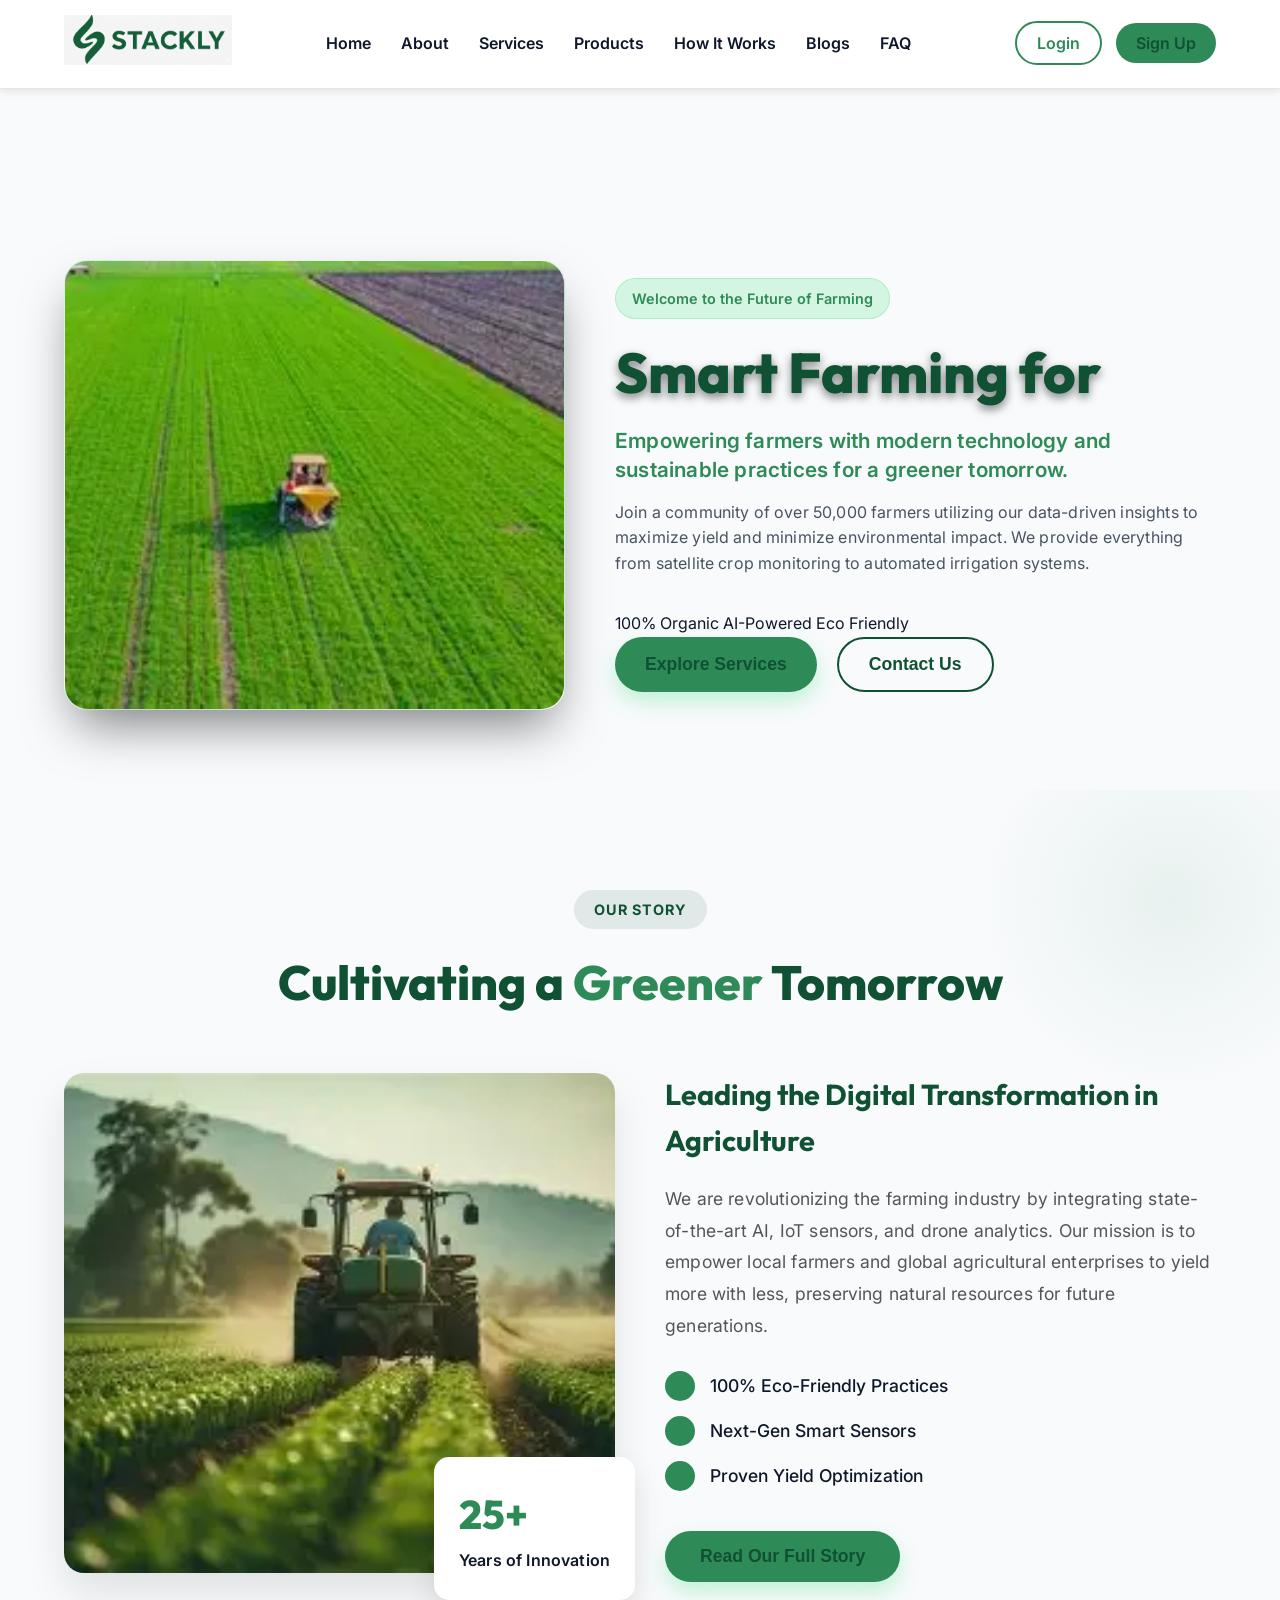
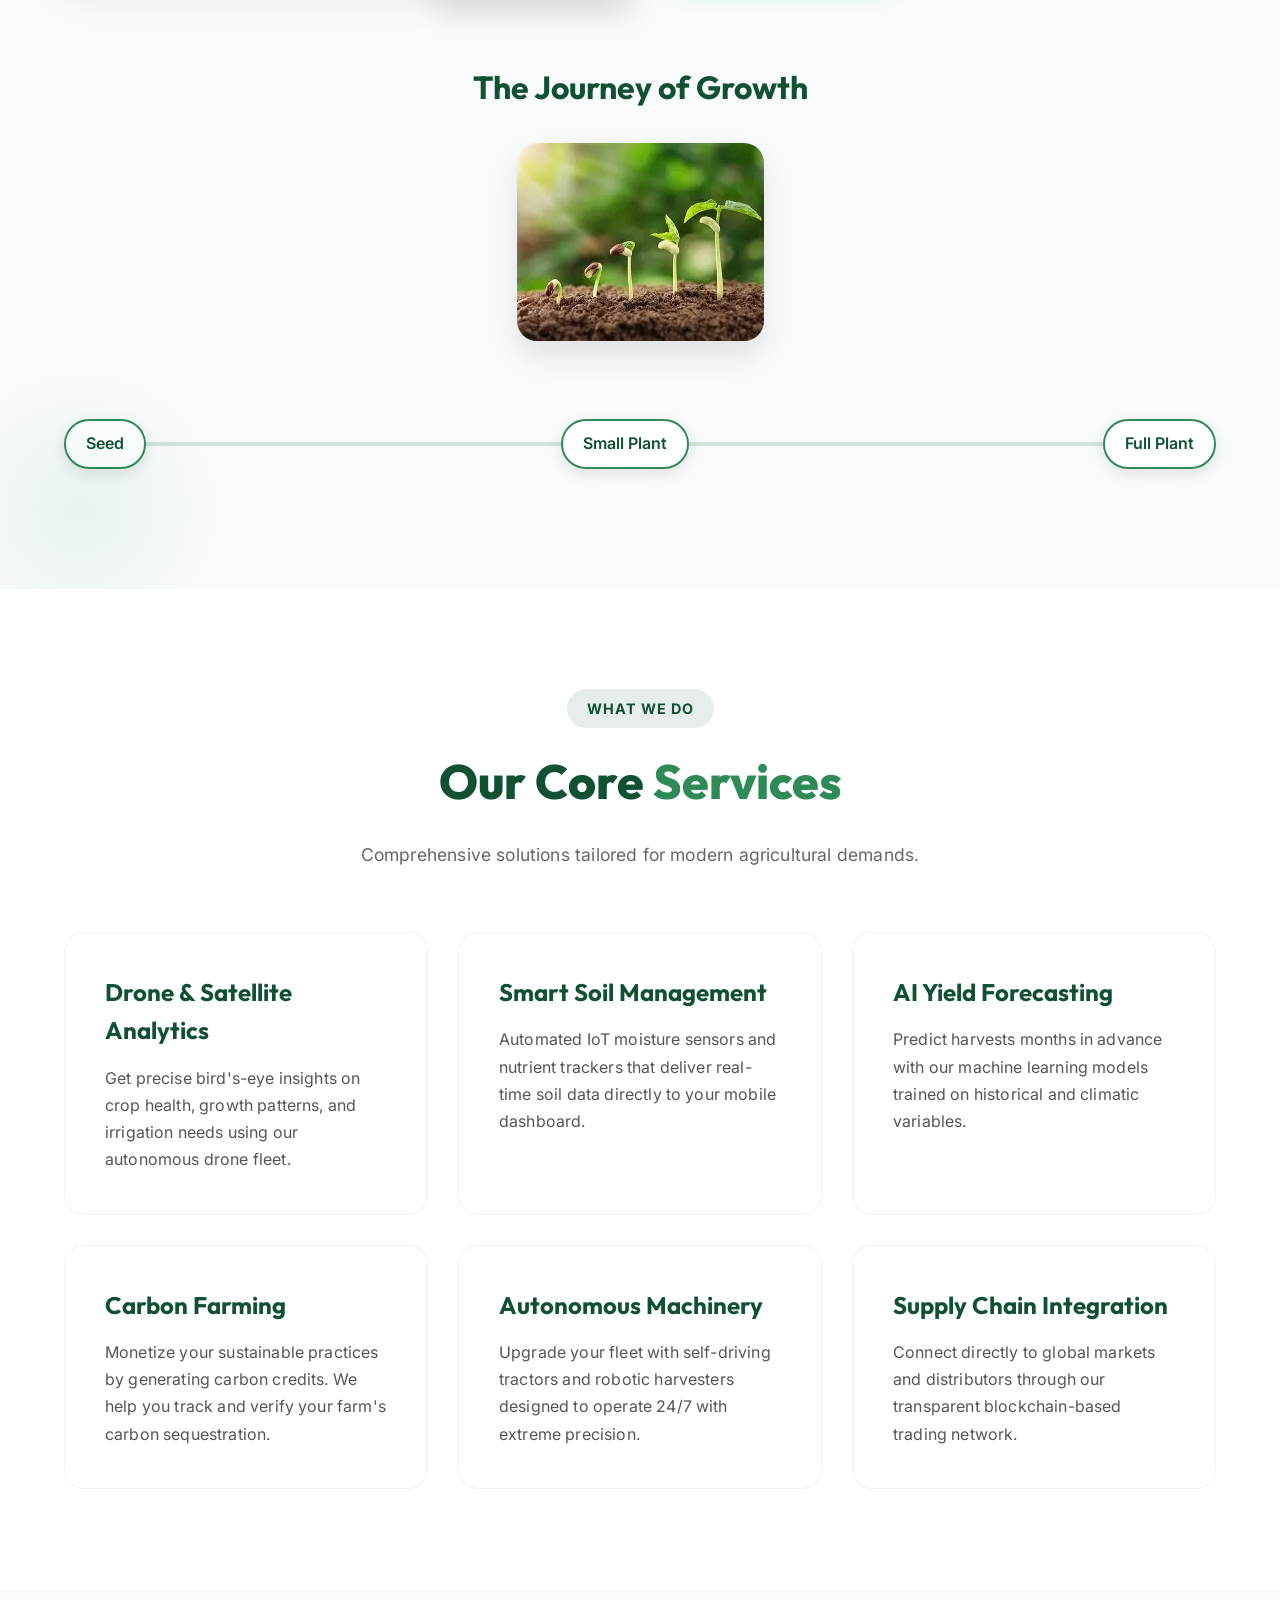
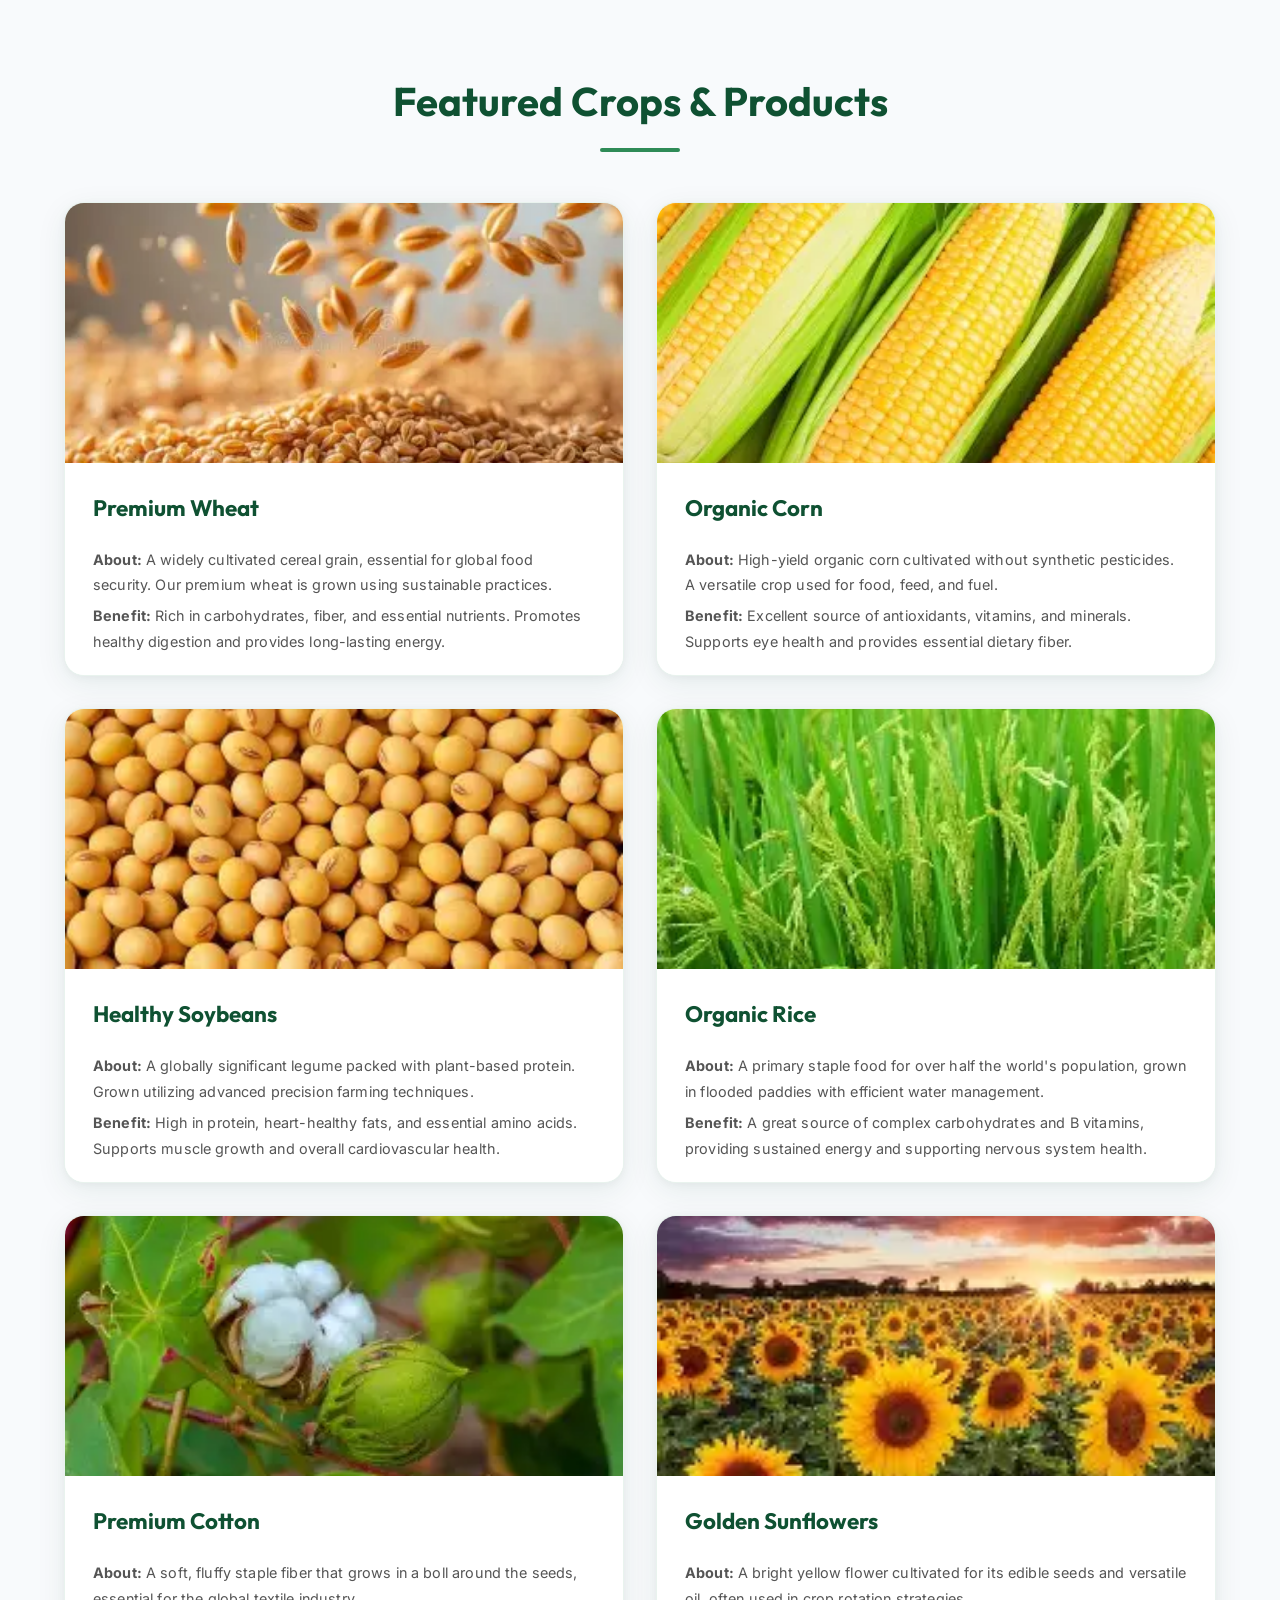
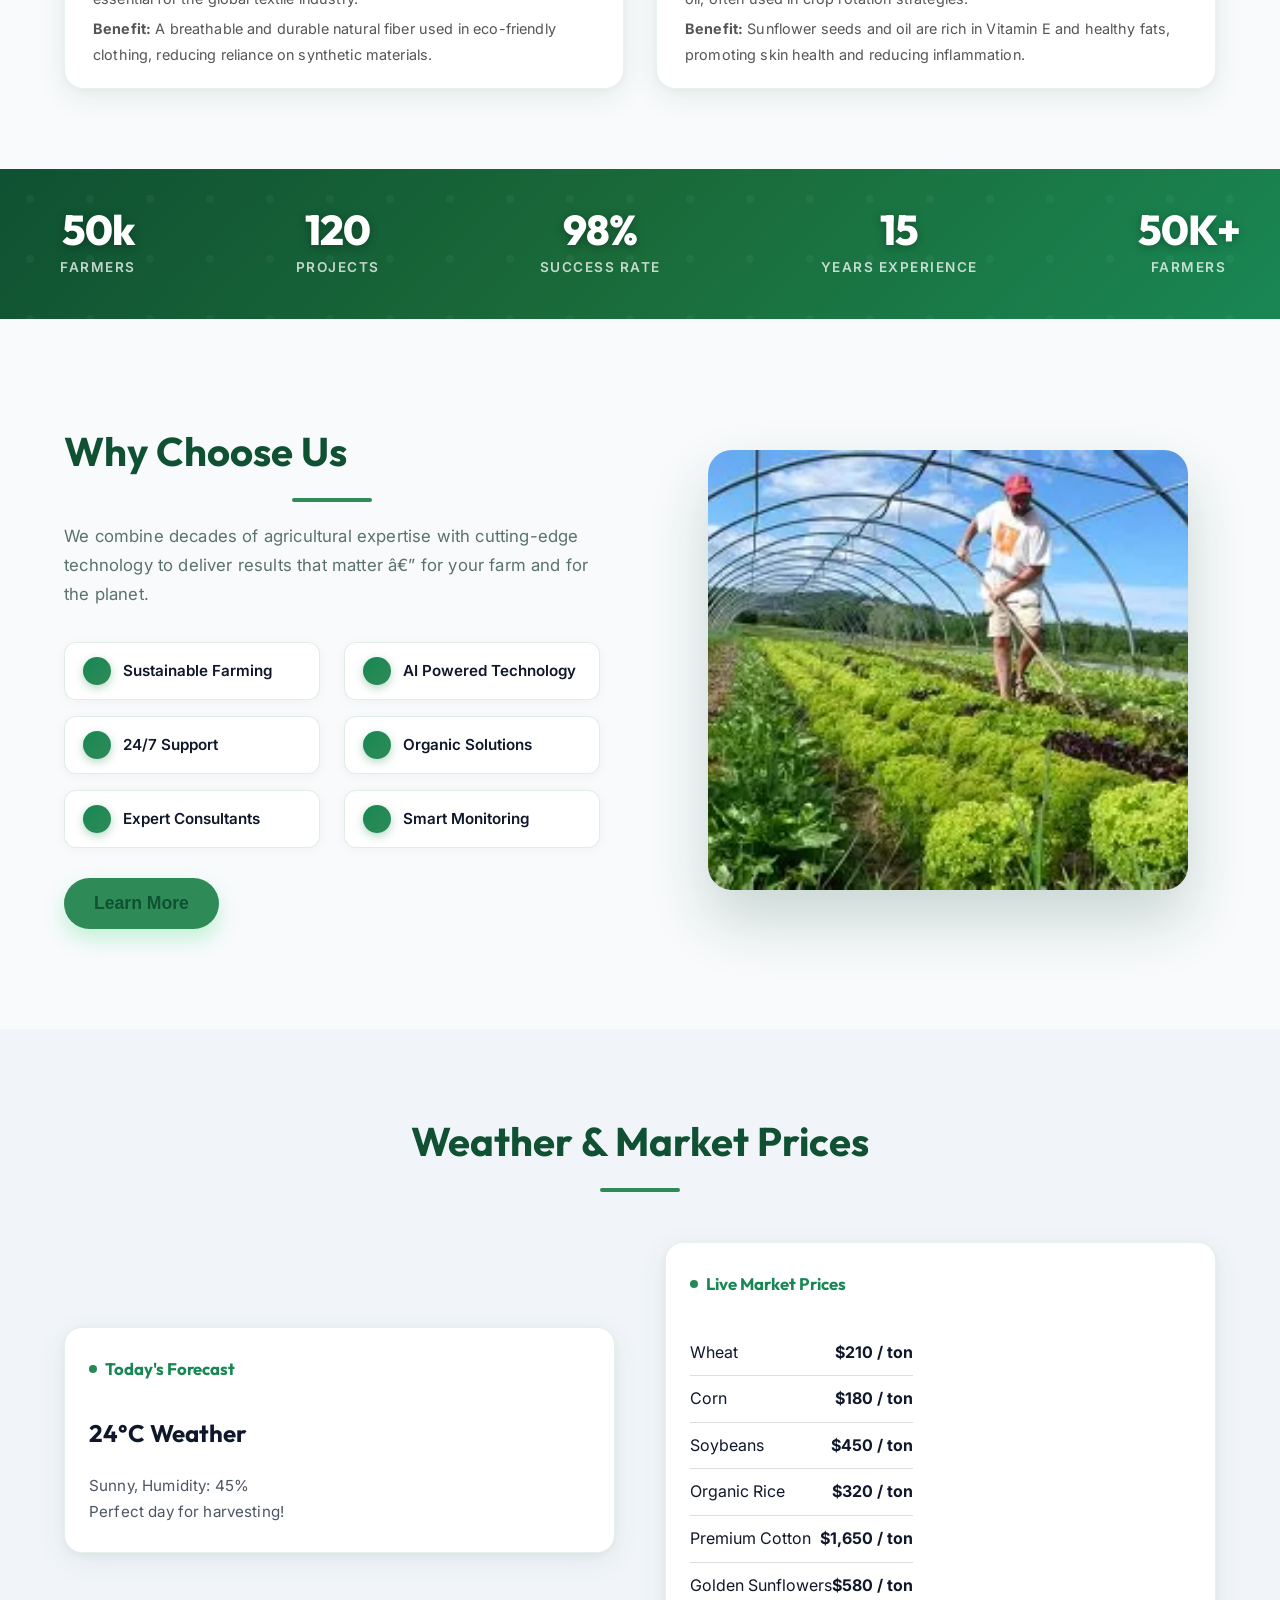
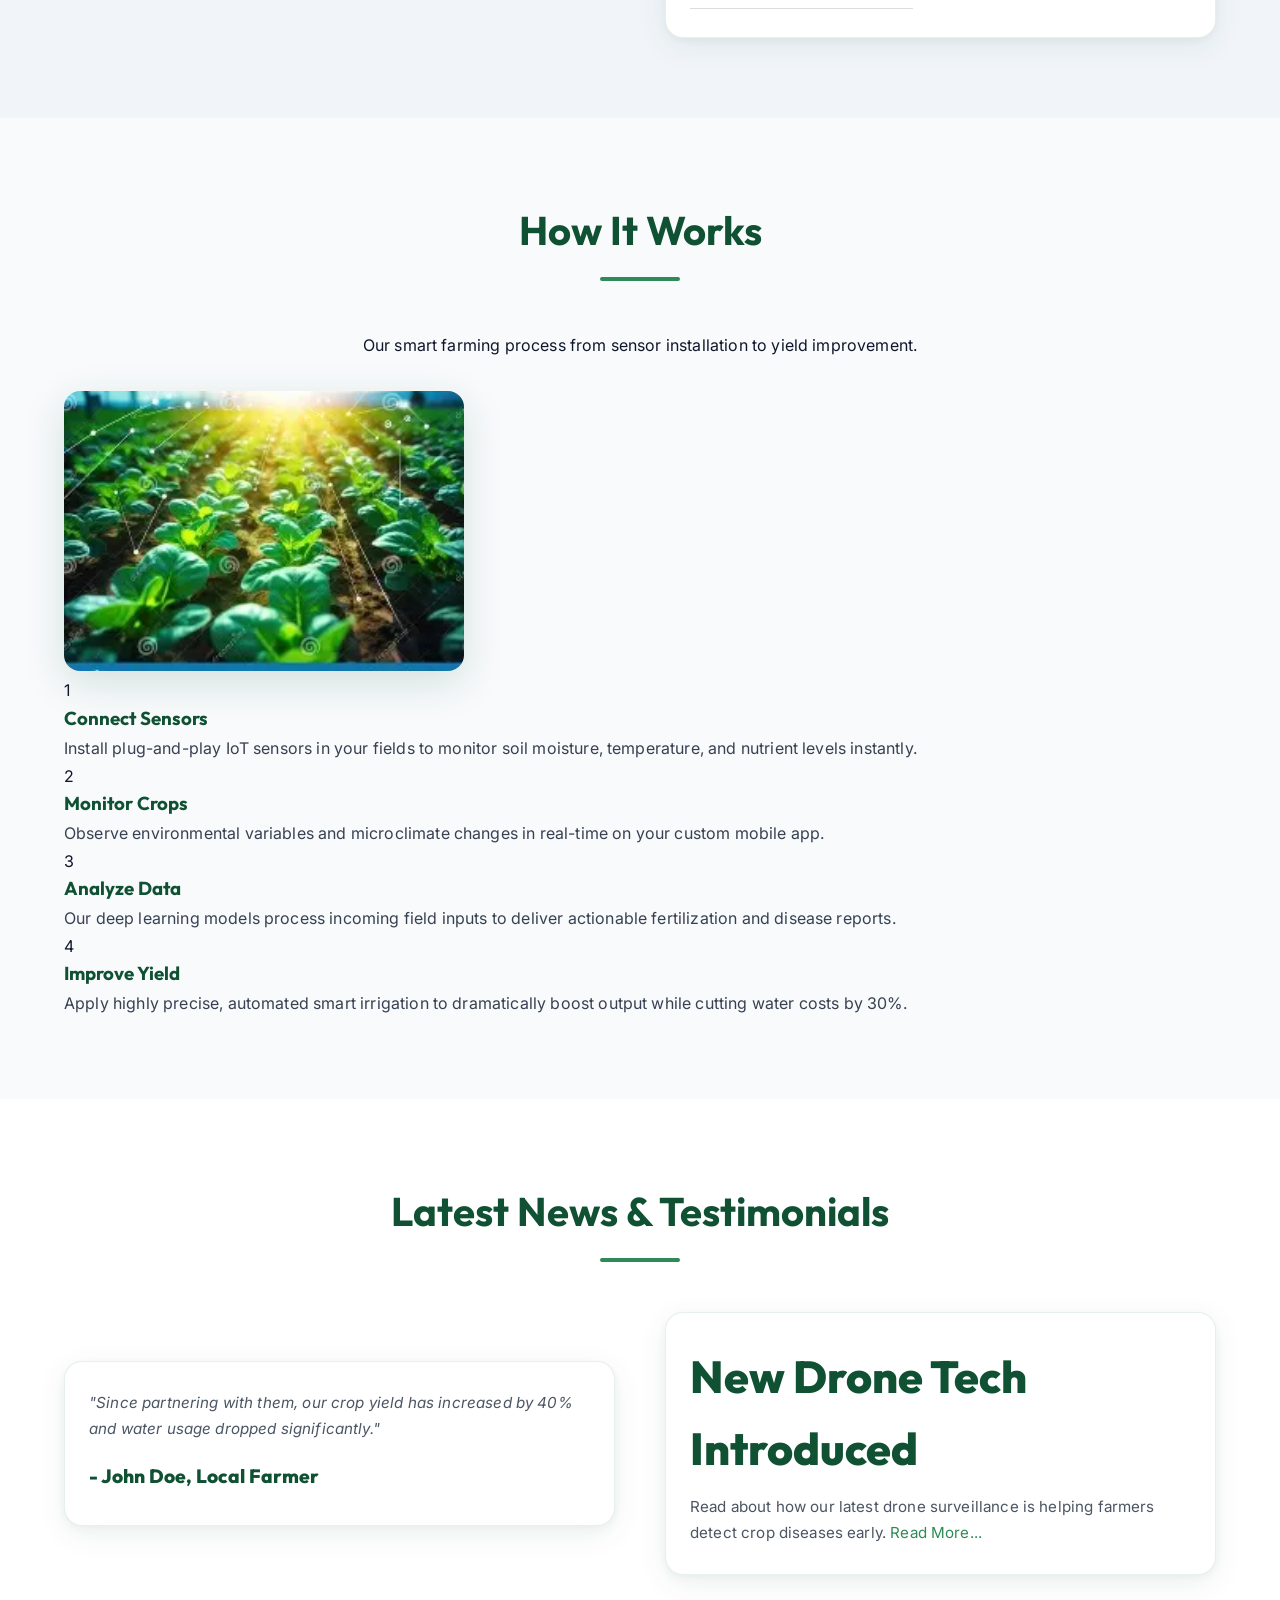
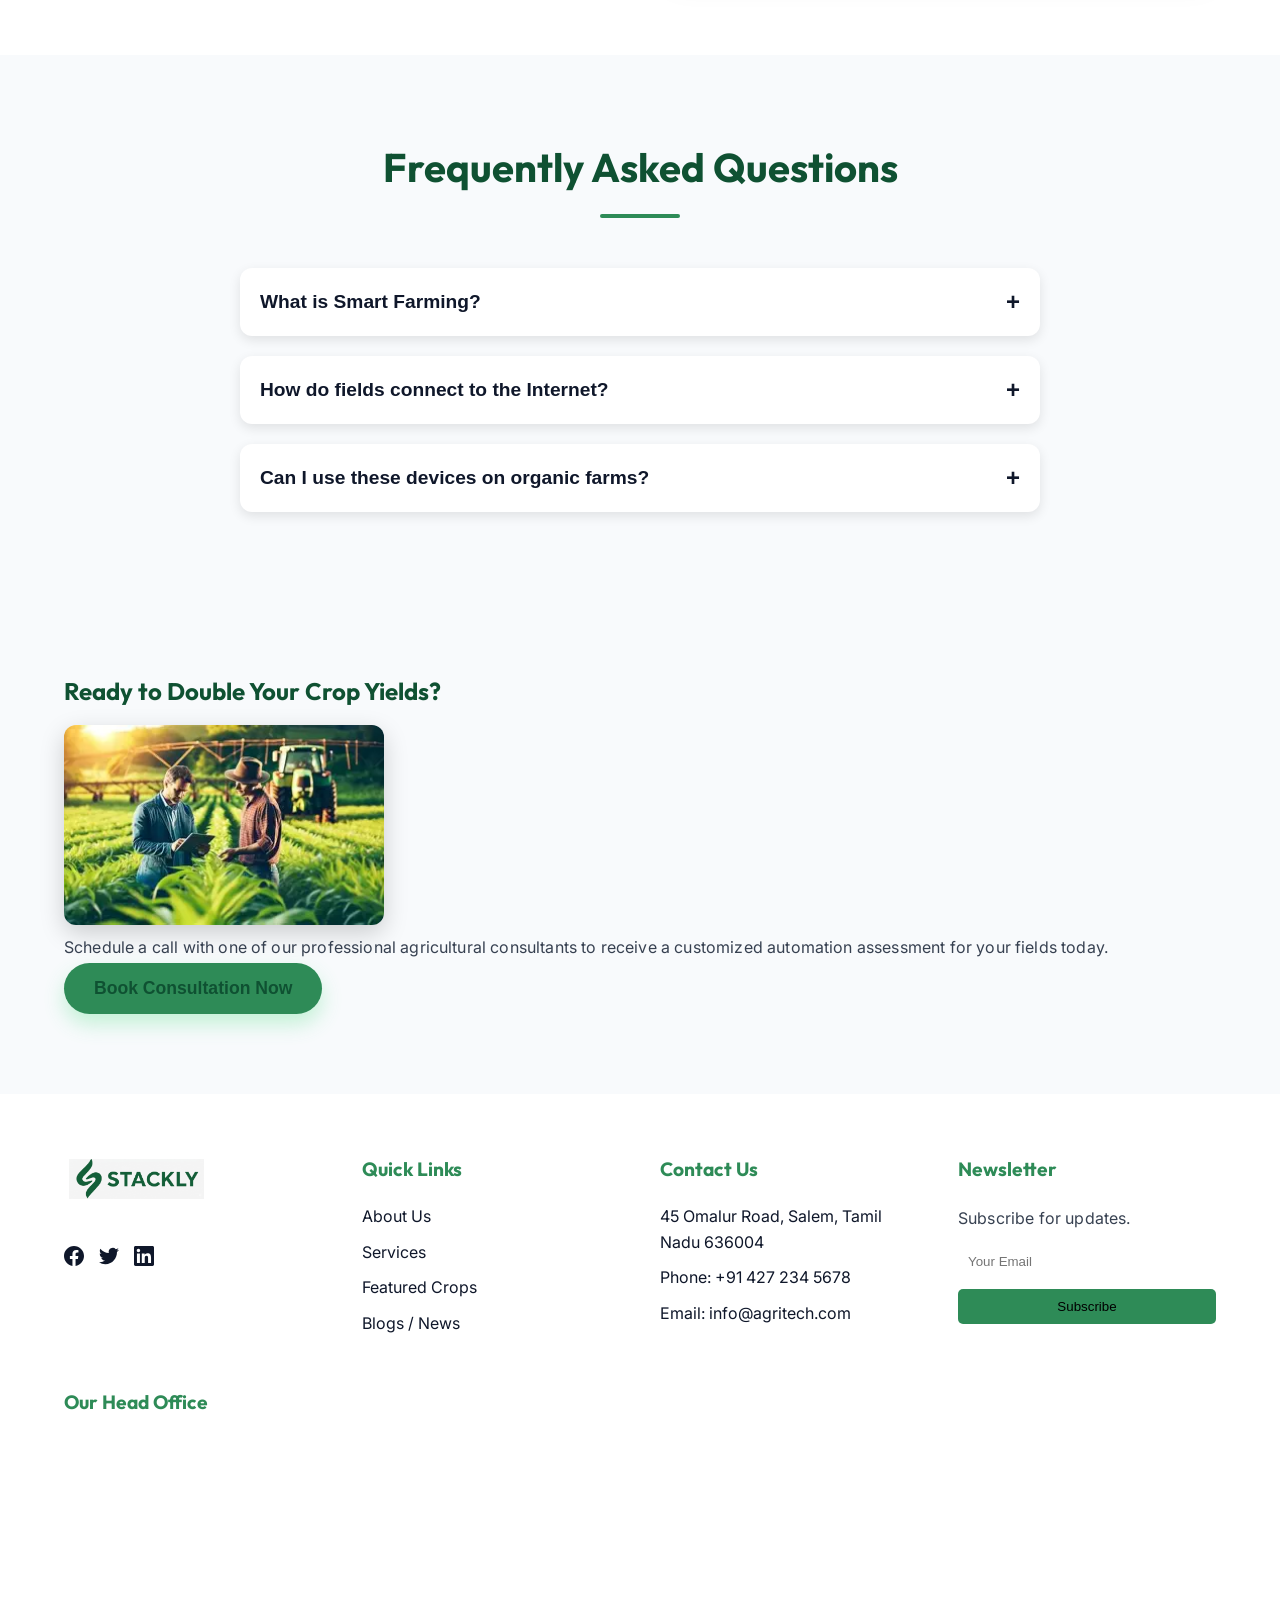
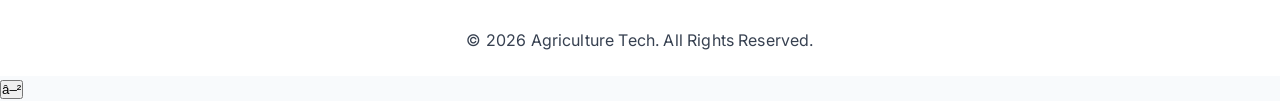
==== commit 56c6d74f: "Add files via upload" ====
--- a/index.html
+++ b/index.html
@@ -1,4 +1,4 @@
-<!DOCTYPE html>
+﻿<!DOCTYPE html>
 <html lang="en">
 
 <head>
@@ -149,10 +149,12 @@
                         onclick="window.location.href='404.html'">Read Our Full Story</button>
                 </div>
             </div>
-            
+
             <div style="margin-top: 80px; text-align: center;" data-animate="fade-up">
-                <h3 style="font-size: 2rem; color: var(--primary-color); margin-bottom: 30px;">The Journey of Growth</h3>
-                <img src="assets/growth.webp" alt="Plant Growth Stages" style="max-width: 100%; height: auto; border-radius: 20px; box-shadow: 0 15px 30px rgba(0,0,0,0.1); margin-bottom: 20px;">
+                <h3 style="font-size: 2rem; color: var(--primary-color); margin-bottom: 30px;">The Journey of Growth
+                </h3>
+                <img src="assets/growth.webp" alt="Plant Growth Stages"
+                    style="max-width: 100%; height: auto; border-radius: 20px; box-shadow: 0 15px 30px rgba(0,0,0,0.1); margin-bottom: 20px;">
                 <div class="growth-timeline">
                     <div class="growth-step" data-animate="fade-right" style="transition-delay: 0.1s;">Seed</div>
                     <div class="growth-step" data-animate="fade-up" style="transition-delay: 0.3s;">Small Plant</div>
@@ -456,7 +458,7 @@
         <p class="section-subtitle" style="text-align:center; color:var(--text-dark); margin-bottom:30px;">Our smart
             farming process from sensor installation to yield improvement.</p>
         <div class="how-it-image" data-animate="fade-right">
-            <img src="assets/smart1.webp" class="how-it-img"
+            <img src="assets/11.webp" class="how-it-img"
                 style="width:100%; max-width:400px; height:280px; object-fit:cover; border-radius:16px; box-shadow:0 12px 40px rgba(15,81,50,0.15);" />
         </div>
         <div class="how-it-works-grid">
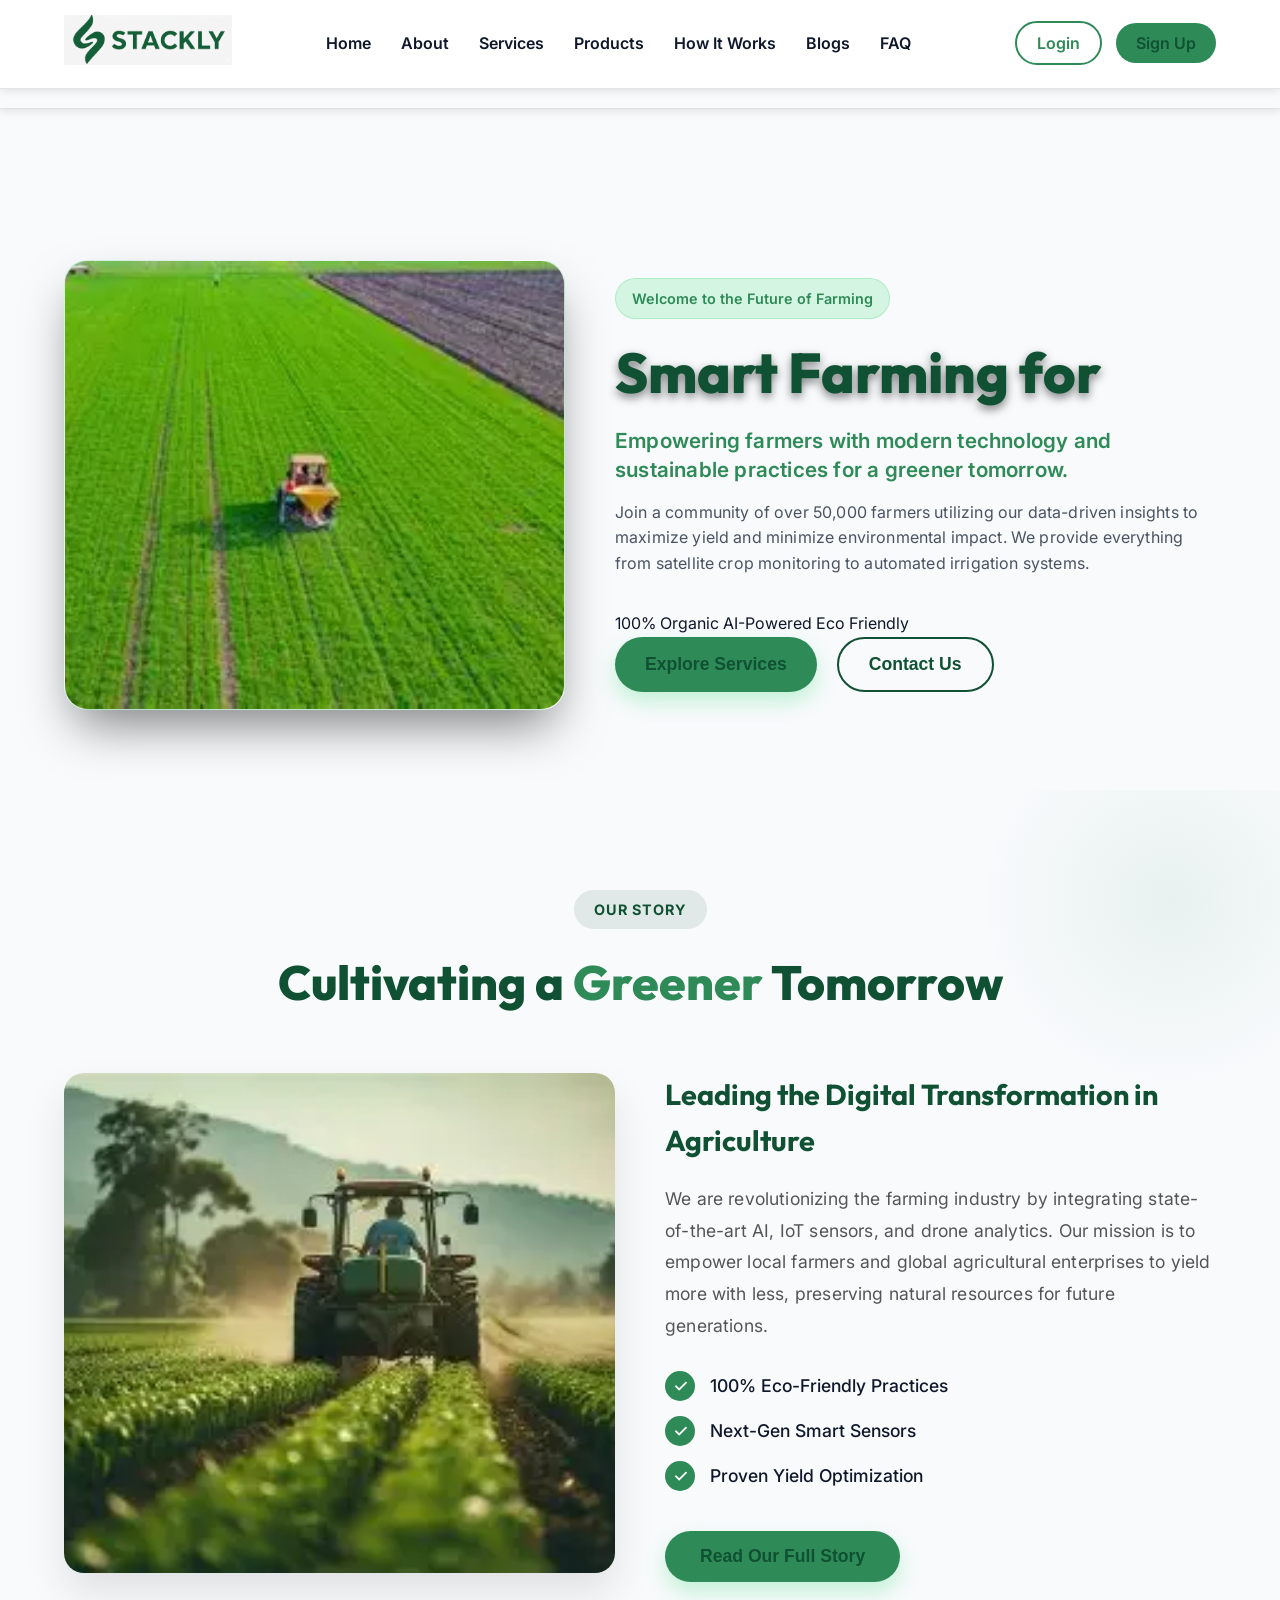
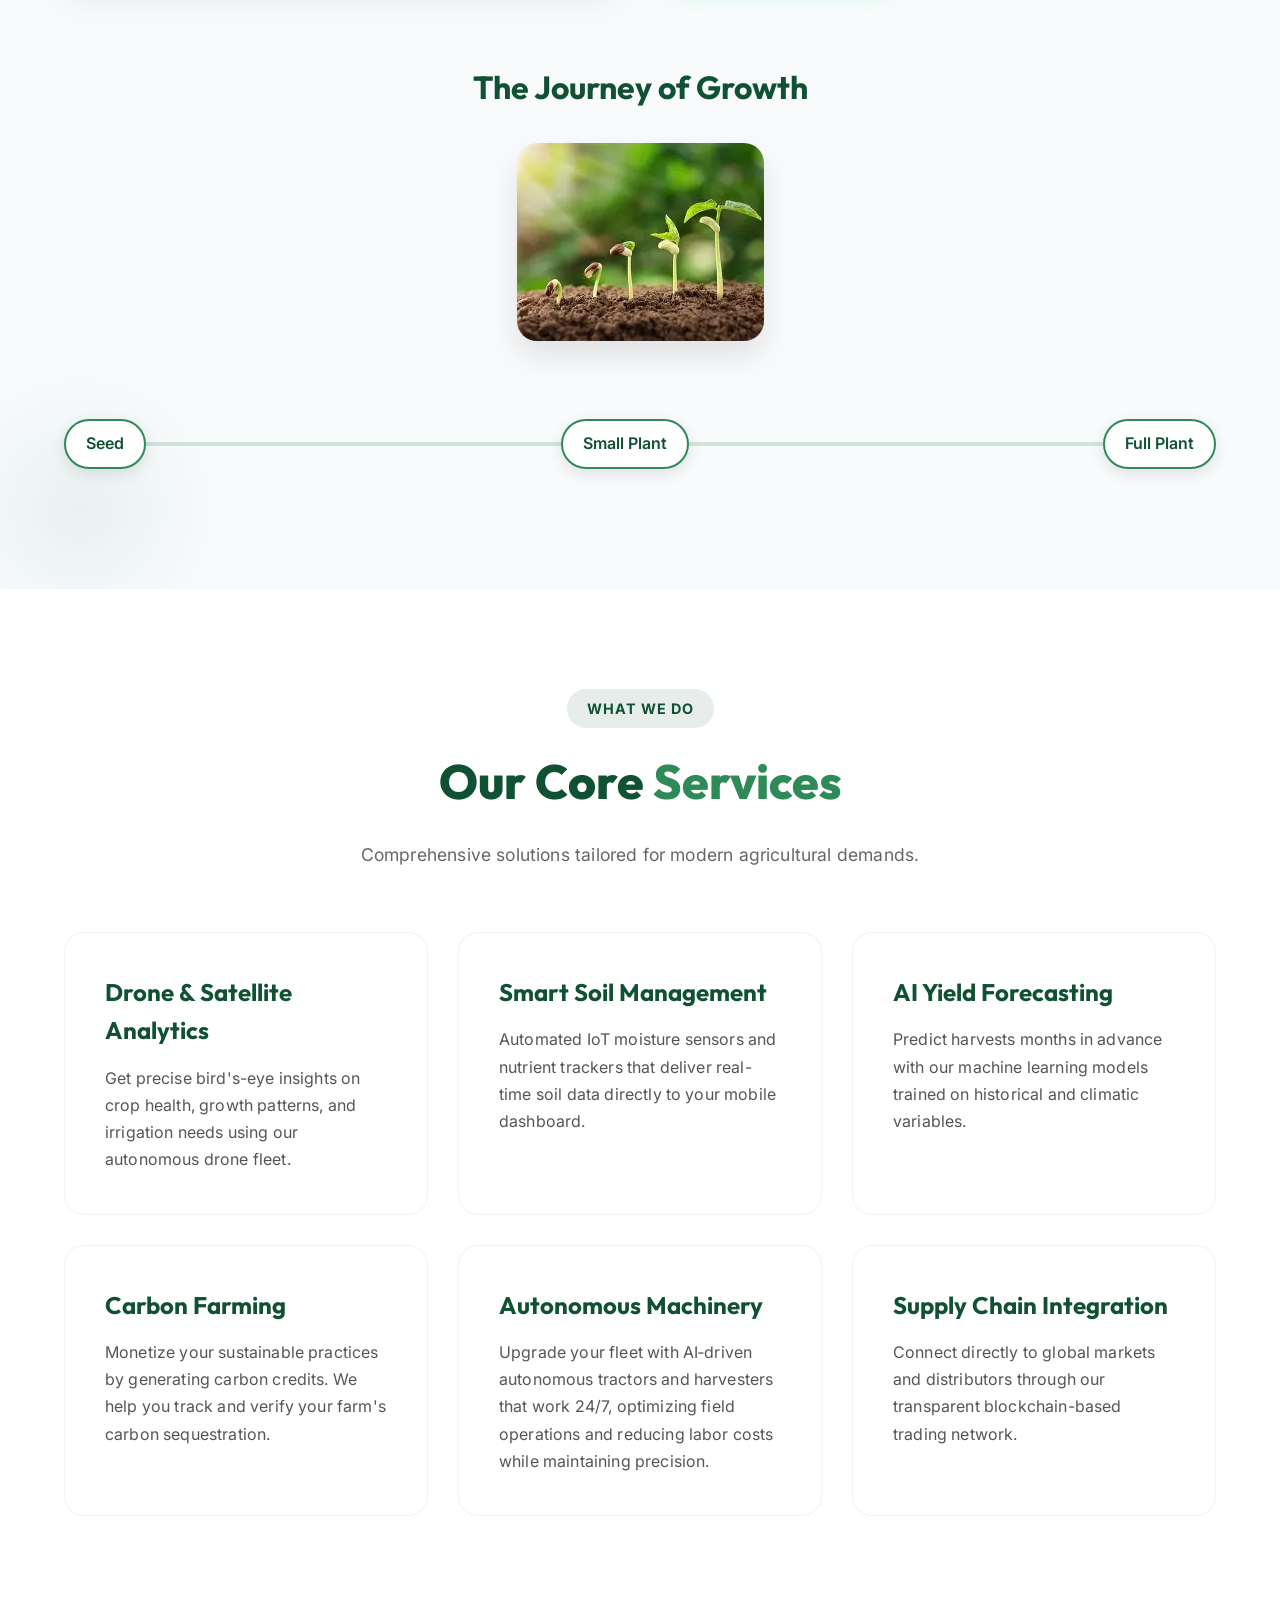
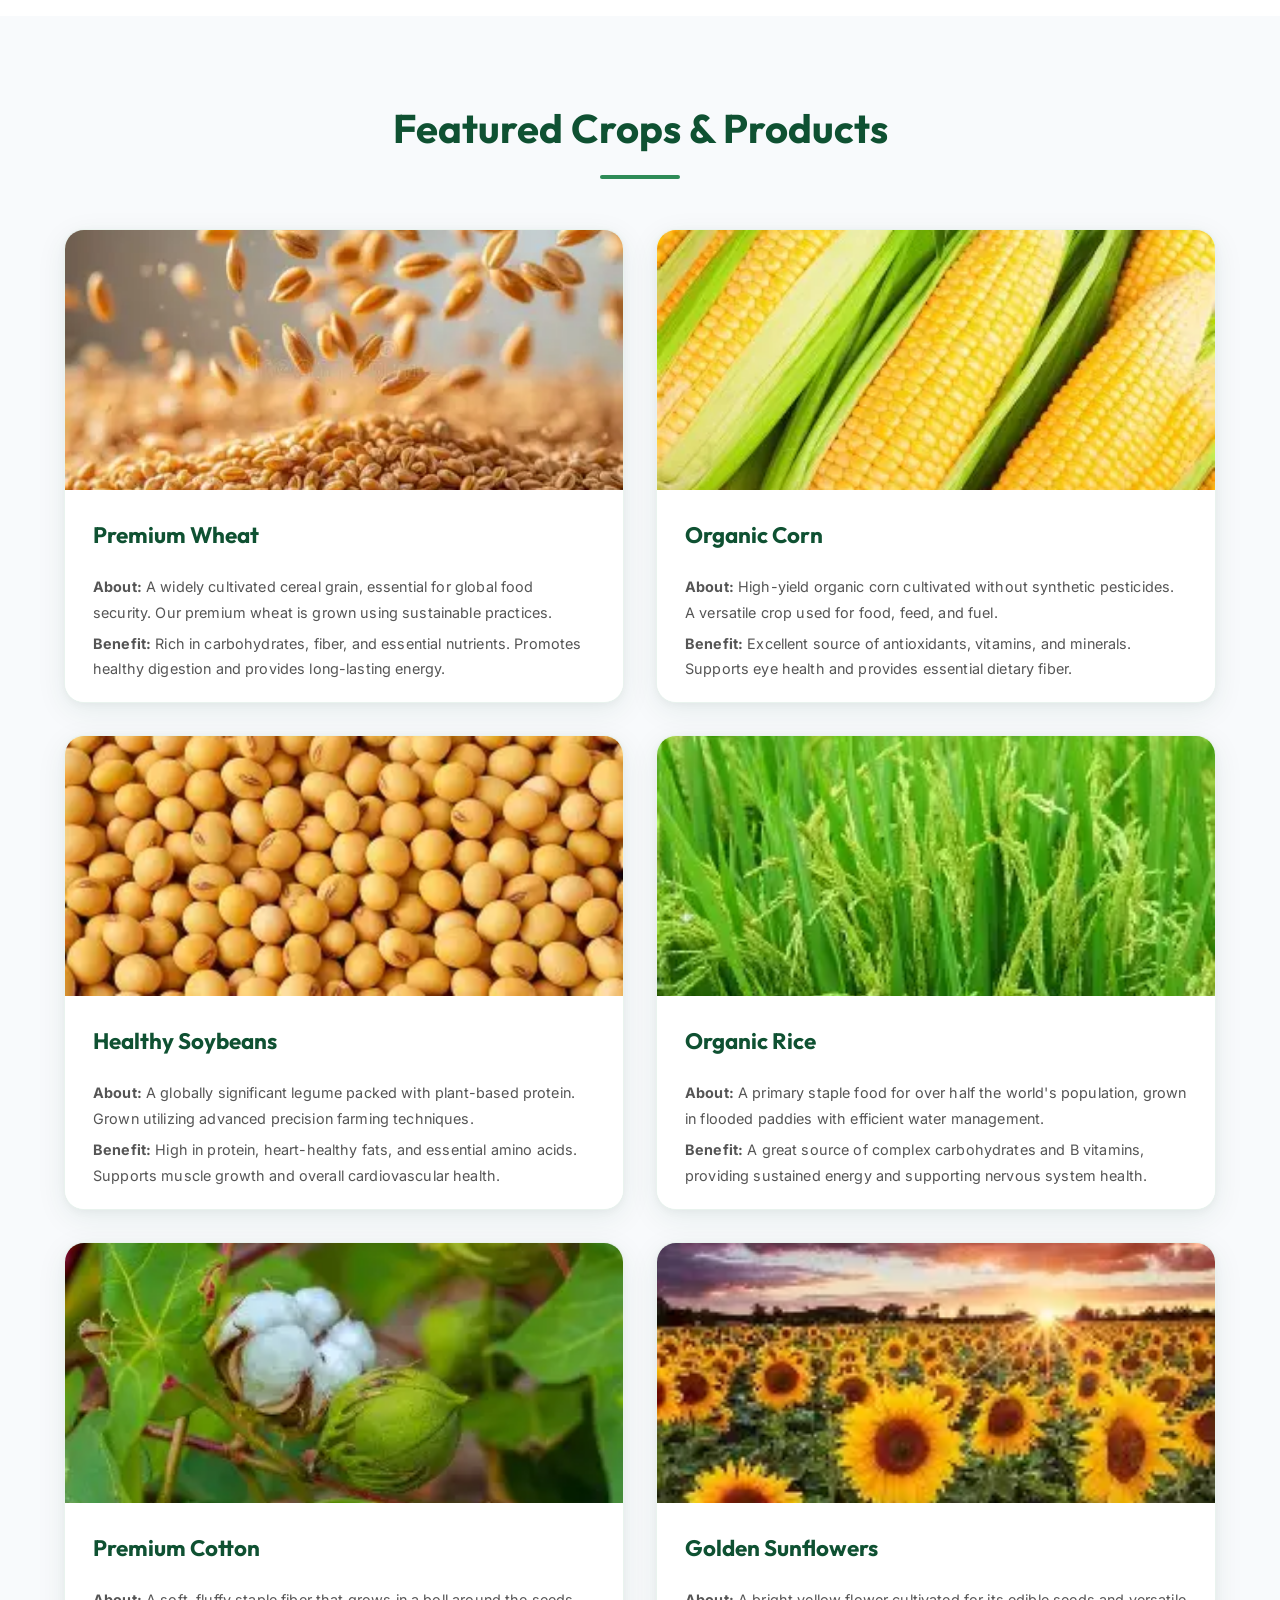
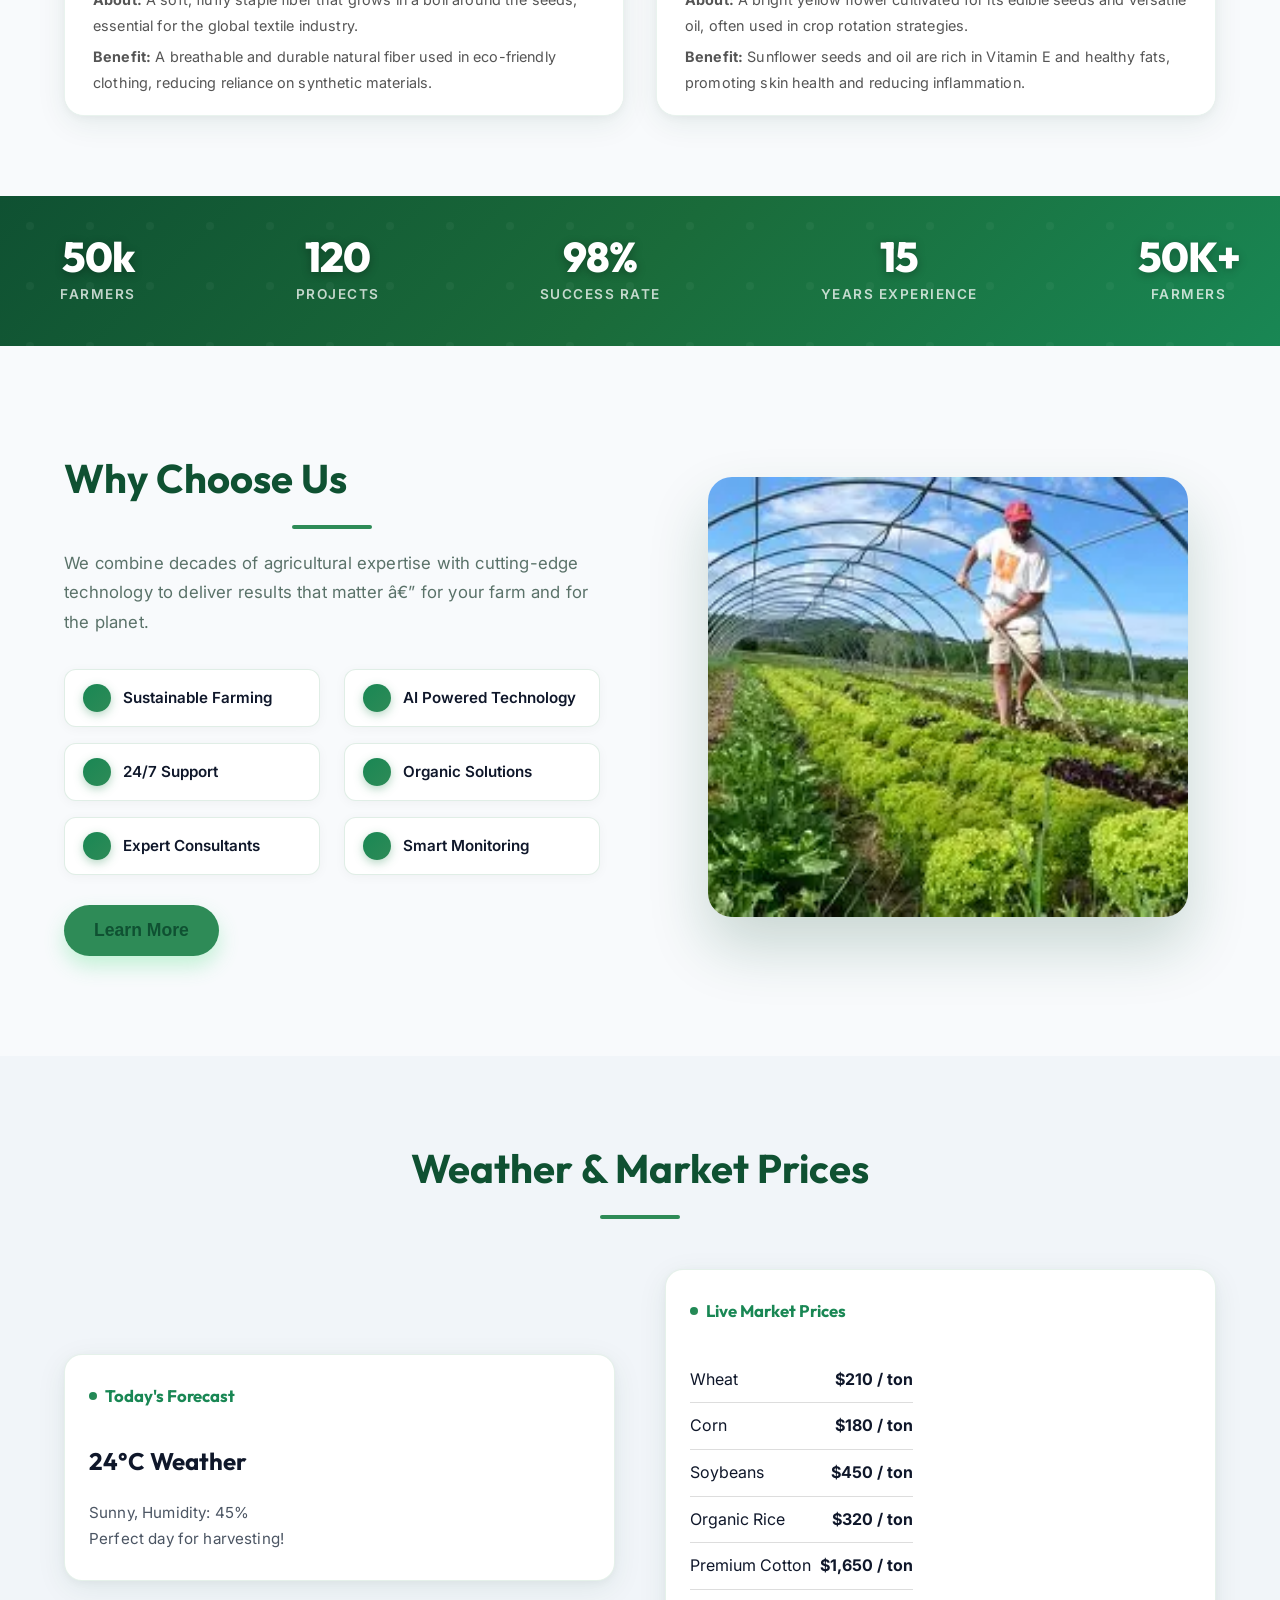
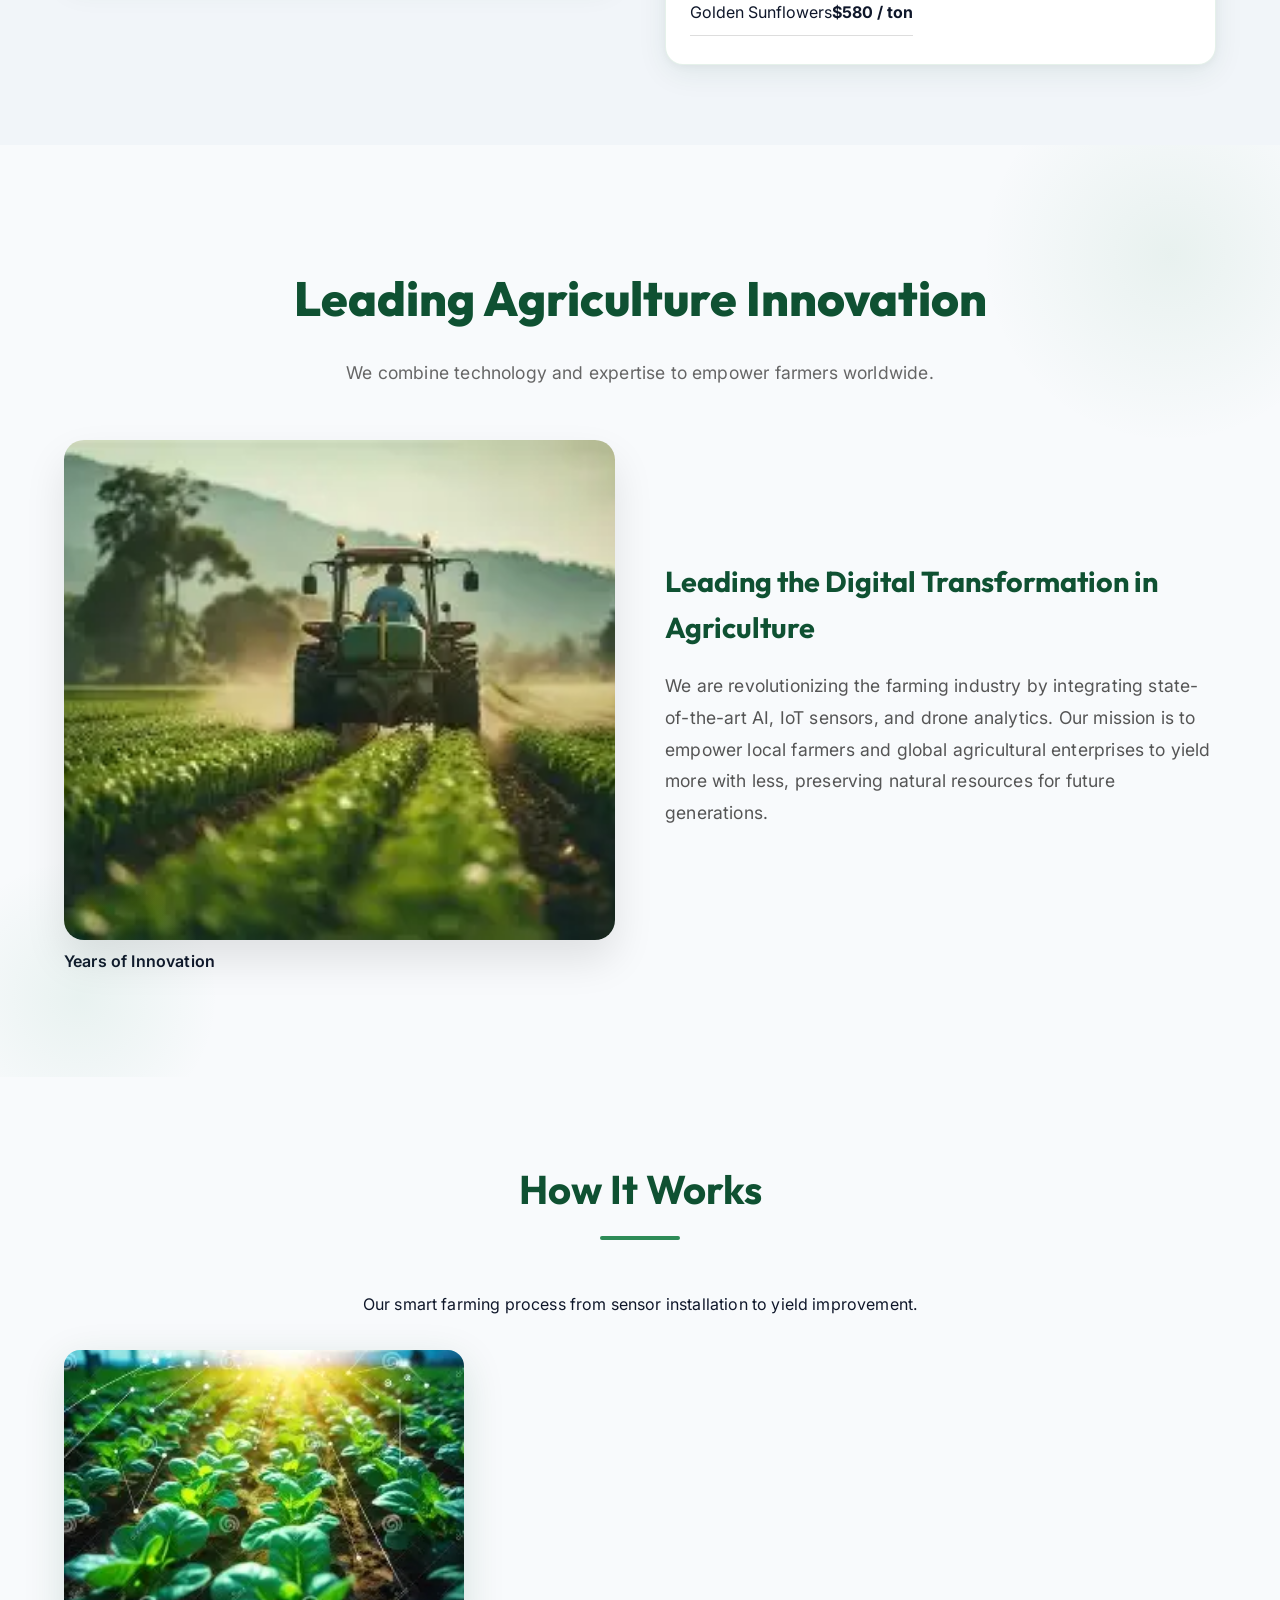
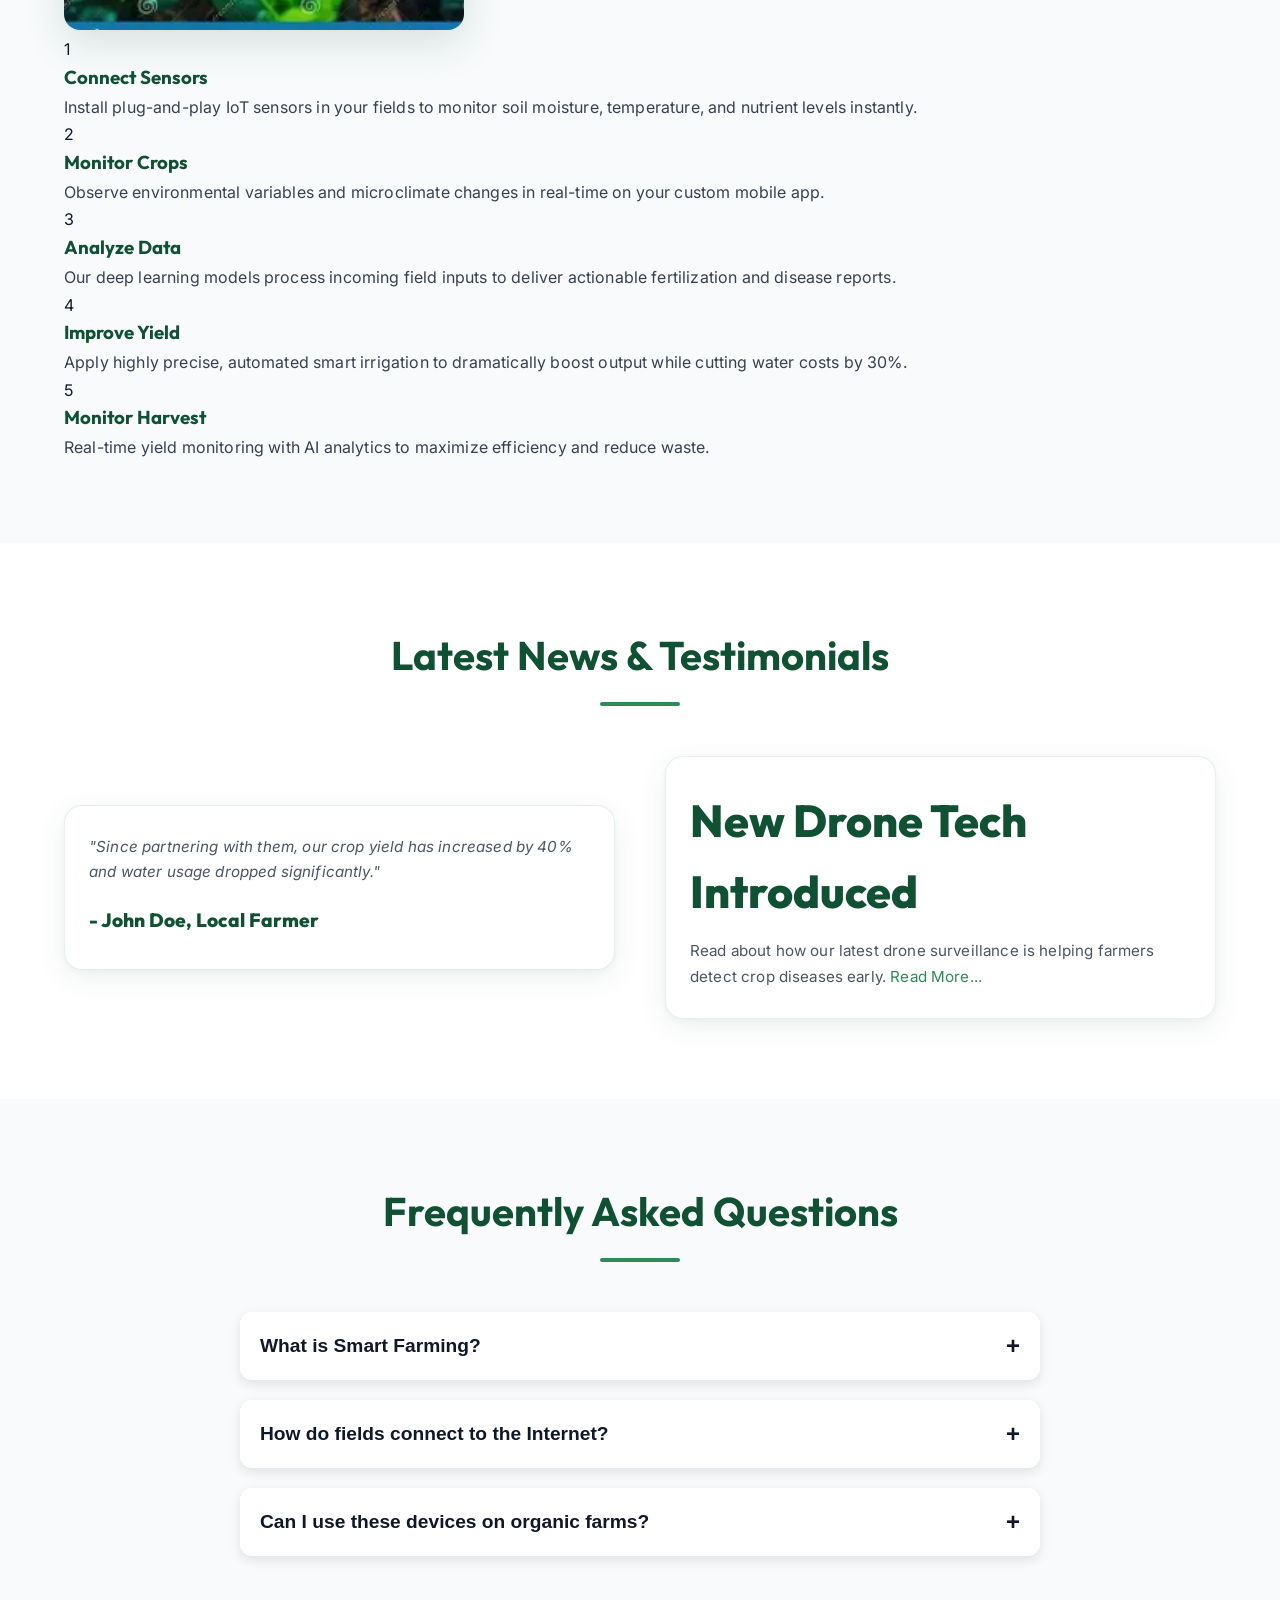
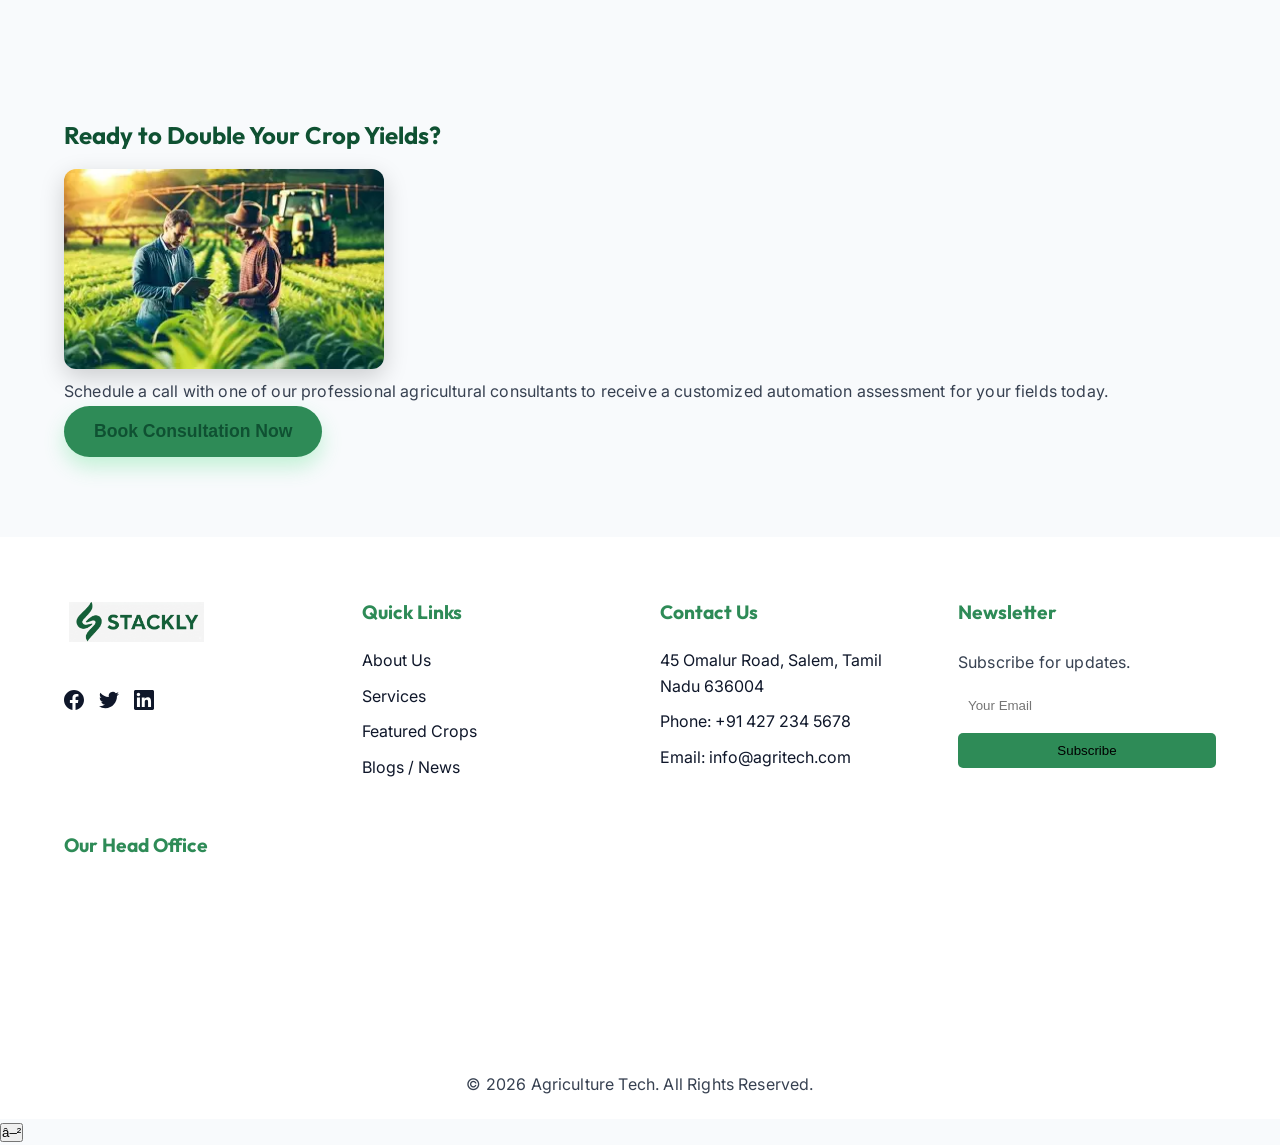
==== commit 9b7358c4: "Add files via upload" ====
--- a/index.html
+++ b/index.html
@@ -1,17 +1,23 @@
-﻿<!DOCTYPE html>
+<!DOCTYPE html>
 <html lang="en">
 
 <head>
     <meta charset="UTF-8">
     <meta name="viewport" content="width=device-width, initial-scale=1.0">
     <title>Agriculture - Smart Farming</title>
-    <link
-        href="https://fonts.googleapis.com/css2?family=Inter:wght@400;500;600&family=Outfit:wght@500;600;800&display=swap"
-        rel="stylesheet">
-    <link rel="stylesheet" href="assets/css/style.css">
+<link href="https://fonts.googleapis.com/css2?family=Inter:wght@400;500;600&family=Outfit:wght@500;600;800&display=swap" rel="stylesheet">
+<link rel="stylesheet" href="assets/css/style.css">
+    <link rel="stylesheet" href="https://cdnjs.cloudflare.com/ajax/libs/aos/2.3.4/aos.css" integrity="sha512-GFK2g8b5gU1P5bP5K7B8r3N5yZ+7FQHRu+E0F9Yc0iW2VbD4Z1+5ZP4d7fX5z9jF0W3YfA5hQXvT6QJrO8MFA==" crossorigin="anonymous" referrerpolicy="no-referrer" />
+<script src="https://cdnjs.cloudflare.com/ajax/libs/gsap/3.12.2/gsap.min.js"></script>
+<script src="https://cdnjs.cloudflare.com/ajax/libs/gsap/3.12.2/ScrollTrigger.min.js"></script>
+    <script src="https://unpkg.com/aos@2.3.4/dist/aos.js"></script>
 </head>
 
 <body>
+    <!-- Header with Logo -->
+    <header class="header-404" style="padding: 20px; text-align: center; background: var(--bg-color);">
+        <a href="index.html"><img src="logo1.png" alt="Agriculture Logo" style="height: 60px;" /></a>
+    </header>
     <!-- Preloader -->
     <div id="preloader">
         <div class="preloader-content">
@@ -25,7 +31,7 @@
 
 
     <!-- Header -->
-    <header>
+    <header data-aos="fade-down">
         <div class="logo">
             <a href="index.html"><img src="logo1.png" alt="Agriculture Logo"></a>
         </div>
@@ -56,67 +62,57 @@
     </header>
 
     <!-- Hero Section -->
-    <section id="hero" class="hero">
+    <section id="hero" class="hero" data-aos="fade-up">
         <div class="hero-overlay"></div>
         <div class="leaves-container"></div> <!-- Container for floating leaves animation -->
         <div class="hero-grid">
-            <div class="hero-left" data-animate="fade-right">
-                <div class="hero-image-wrap">
-                    <img src="assets/1A.webp" alt="Premium Wheat Farming" class="hero-img hero-slide active">
-                    <img src="assets/1B.webp" alt="Organic Corn Farming" class="hero-img hero-slide">
-                    <img src="assets/13.webp" alt="Sustainable Soybeans Farming" class="hero-img hero-slide">
-                </div>
-            </div>
-            <div class="hero-right" data-animate="fade-left">
-                <div class="hero-content">
-                    <span class="hero-tag"> Welcome to the Future of Farming</span>
-                    <h1 id="typewriter-title">Smart Farming for </h1>
-                    <p class="hero-desc">Empowering farmers with modern technology and sustainable practices for a
-                        greener tomorrow.</p>
-                    <p class="hero-text">Join a community of over 50,000 farmers utilizing our data-driven insights to
-                        maximize yield and minimize environmental impact. We provide everything from satellite crop
-                        monitoring to automated irrigation systems.</p>
-
-                    <!-- Trust Badges -->
-                    <div class="hero-badges">
-                        <span class="trust-badge"> 100% Organic</span>
-                        <span class="trust-badge"> AI-Powered</span>
-                        <span class="trust-badge"> Eco Friendly</span>
-                    </div>
-
-                    <div class="btn-group">
-                        <button class="btn-primary" onclick="window.location.href='404.html'">Explore Services</button>
-                        <button class="btn-secondary" onclick="window.location.href='404.html'">Contact Us</button>
-                    </div>
-                </div>
-            </div>
+<div class="hero-left" data-aos="fade-right" data-aos-delay="100">
+    <div class="hero-image-wrap">
+        <img src="assets/1A.webp" alt="Premium Wheat Farming" class="hero-img hero-slide active">
+        <img src="assets/1B.webp" alt="Organic Corn Farming" class="hero-img hero-slide">
+        <img src="assets/13.webp" alt="Sustainable Soybeans Farming" class="hero-img hero-slide">
+    </div>
+</div>
+<div class="hero-right" data-aos="fade-left" data-aos-delay="200">
+    <div class="hero-content">
+        <span class="hero-tag" data-aos="zoom-in" data-aos-delay="300"> Welcome to the Future of Farming</span>
+        <h1 id="typewriter-title" data-aos="fade-up" data-aos-delay="400">Smart Farming for </h1>
+        <p class="hero-desc" data-aos="fade-up" data-aos-delay="500">Empowering farmers with modern technology and sustainable practices for a greener tomorrow.</p>
+        <p class="hero-text" data-aos="fade-up" data-aos-delay="600">Join a community of over 50,000 farmers utilizing our data-driven insights to maximize yield and minimize environmental impact. We provide everything from satellite crop monitoring to automated irrigation systems.</p>
+        <div class="hero-badges" data-aos="fade-up" data-aos-delay="700">
+            <span class="trust-badge"> 100% Organic</span>
+            <span class="trust-badge"> AI-Powered</span>
+            <span class="trust-badge"> Eco Friendly</span>
+        </div>
+        <div class="btn-group" data-aos="fade-up" data-aos-delay="800">
+            <button class="btn-primary btn-bounce" onclick="window.location.href='404.html'">Explore Services</button>
+            <button class="btn-secondary" onclick="window.location.href='404.html'">Contact Us</button>
+        </div>
+    </div>
+</div>
         </div>
     </section>
 
     <!-- About Section -->
-    <section class="about-section" id="about" style="background: #f8fafc; padding: 100px 5%;">
+    <section class="about-section" id="about" style="background: #f8fafc; padding: 100px 5%;" data-aos="fade-up">
         <div style="max-width: 1200px; margin: 0 auto;">
             <div style="text-align: center; margin-bottom: 50px;">
-                <span
+                <span data-aos="fade-down"
                     style="display: inline-block; background: rgba(15, 81, 50, 0.1); color: var(--primary-color); padding: 8px 20px; border-radius: 30px; font-weight: 700; font-size: 0.9rem; letter-spacing: 1px; text-transform: uppercase;">Our
                     Story</span>
-                <h2
+                <h2 data-aos="fade-up" data-aos-delay="100"
                     style="font-size: 3rem; color: var(--primary-color); margin-top: 15px; font-family: var(--font-heading); font-weight: 800;">
                     Cultivating a <span style="color: var(--accent-color);">Greener</span> Tomorrow</h2>
             </div>
 
             <div
                 style="display: grid; grid-template-columns: repeat(auto-fit, minmax(300px, 1fr)); gap: 50px; align-items: center;">
-                <div style="position: relative;" data-animate="fade-right">
+                <div style="position: relative;" data-aos="zoom-in" data-aos-delay="200">
                     <img src="assets/7.webp" alt="Modern Agriculture"
                         style="width: 100%; height: 500px; object-fit: cover; border-radius: 20px; box-shadow: 0 20px 40px rgba(0,0,0,0.1);">
-                    <div
-                        style="position: absolute; bottom: -20px; right: -20px; background: white; padding: 25px; border-radius: 15px; box-shadow: 0 15px 30px rgba(0,0,0,0.1);">
-                        <h4 style="color: var(--accent-color); font-size: 2.5rem; font-weight: 800; margin: 0;">25+</h4>
-                        <p style="margin: 0; font-weight: 600; color: var(--text-dark);">Years of Innovation</p>
-                    </div>
-                </div>
-                <div data-animate="fade-left">
+
+                </div>
+                <div data-aos="fade-left" data-aos-delay="300">
                     <h3 style="font-size: 1.8rem; color: var(--primary-color); margin-bottom: 20px;">Leading the Digital
                         Transformation in Agriculture</h3>
                     <p style="font-size: 1.1rem; color: #555; line-height: 1.8; margin-bottom: 30px;">We are
@@ -124,48 +120,50 @@
                         analytics. Our mission is to empower local farmers and global agricultural enterprises to yield
                         more with less, preserving natural resources for future generations.</p>
 
-                    <ul style="list-style: none; padding: 0; margin-bottom: 40px;">
-                        <li
+                    <ul style="list-style: none; padding: 0; margin-bottom: 40px;" class="about-feature-list">
+                        <li class="about-feature-li" data-aos="fade-right" data-aos-delay="400"
                             style="display: flex; align-items: center; margin-bottom: 15px; font-size: 1.1rem; color: var(--text-dark); font-weight: 500;">
-                            <span
-                                style="background: var(--accent-color); color: white; width: 30px; height: 30px; border-radius: 50%; display: inline-flex; align-items: center; justify-content: center; margin-right: 15px;"></span>
+                            <span class="about-check-icon icon-pulse"
+                                style="background: var(--accent-color); color: white; width: 30px; height: 30px; border-radius: 50%; display: inline-flex; align-items: center; justify-content: center; margin-right: 15px;">✓</span>
                             100% Eco-Friendly Practices
                         </li>
-                        <li
+                        <li class="about-feature-li" data-aos="fade-right" data-aos-delay="500"
                             style="display: flex; align-items: center; margin-bottom: 15px; font-size: 1.1rem; color: var(--text-dark); font-weight: 500;">
-                            <span
-                                style="background: var(--accent-color); color: white; width: 30px; height: 30px; border-radius: 50%; display: inline-flex; align-items: center; justify-content: center; margin-right: 15px;"></span>
+                            <span class="about-check-icon icon-pulse"
+                                style="background: var(--accent-color); color: white; width: 30px; height: 30px; border-radius: 50%; display: inline-flex; align-items: center; justify-content: center; margin-right: 15px;">✓</span>
                             Next-Gen Smart Sensors
                         </li>
-                        <li
+                        <li class="about-feature-li" data-aos="fade-right" data-aos-delay="600"
                             style="display: flex; align-items: center; margin-bottom: 15px; font-size: 1.1rem; color: var(--text-dark); font-weight: 500;">
-                            <span
-                                style="background: var(--accent-color); color: white; width: 30px; height: 30px; border-radius: 50%; display: inline-flex; align-items: center; justify-content: center; margin-right: 15px;"></span>
+                            <span class="about-check-icon icon-pulse"
+                                style="background: var(--accent-color); color: white; width: 30px; height: 30px; border-radius: 50%; display: inline-flex; align-items: center; justify-content: center; margin-right: 15px;">✓</span>
                             Proven Yield Optimization
                         </li>
                     </ul>
 
-                    <button class="btn-primary" style="padding: 15px 35px; font-size: 1.1rem;"
-                        onclick="window.location.href='404.html'">Read Our Full Story</button>
-                </div>
-            </div>
-
-            <div style="margin-top: 80px; text-align: center;" data-animate="fade-up">
+                    <div data-aos="zoom-in" data-aos-delay="700">
+                        <button class="btn-primary btn-read-story btn-bounce" style="padding: 15px 35px; font-size: 1.1rem;"
+                            onclick="window.location.href='404.html'">Read Our Full Story</button>
+                    </div>
+                </div>
+            </div>
+
+            <div style="margin-top: 80px; text-align: center;" data-aos="fade-up">
                 <h3 style="font-size: 2rem; color: var(--primary-color); margin-bottom: 30px;">The Journey of Growth
                 </h3>
                 <img src="assets/growth.webp" alt="Plant Growth Stages"
                     style="max-width: 100%; height: auto; border-radius: 20px; box-shadow: 0 15px 30px rgba(0,0,0,0.1); margin-bottom: 20px;">
                 <div class="growth-timeline">
-                    <div class="growth-step" data-animate="fade-right" style="transition-delay: 0.1s;">Seed</div>
-                    <div class="growth-step" data-animate="fade-up" style="transition-delay: 0.3s;">Small Plant</div>
-                    <div class="growth-step" data-animate="fade-left" style="transition-delay: 0.5s;">Full Plant</div>
+                    <div class="growth-step" style="transition-delay: 0.1s;">Seed</div>
+                    <div class="growth-step" style="transition-delay: 0.3s;">Small Plant</div>
+                    <div class="growth-step" style="transition-delay: 0.5s;">Full Plant</div>
                 </div>
             </div>
         </div>
     </section>
 
     <!-- Services Section -->
-    <section class="service-section" id="services" style="padding: 100px 5%; background: white;">
+    <section class="service-section" id="services" style="padding: 100px 5%; background: white;" data-aos="fade-up">
         <div style="max-width: 1200px; margin: 0 auto;">
             <div style="text-align: center; margin-bottom: 60px;">
                 <span
@@ -180,42 +178,44 @@
 
             <div style="display: grid; grid-template-columns: repeat(auto-fit, minmax(320px, 1fr)); gap: 30px;">
                 <!-- Service 1 -->
-                <div class="core-service-card" data-animate="fade-up">
+<!-- Service 1 updated without buttons -->
+                <div class="core-service-card" data-aos="fade-up">
                     <h3 class="service-title">Drone & Satellite Analytics</h3>
-                    <p class="service-desc">Get precise bird's-eye insights on crop health, growth
-                        patterns, and irrigation needs using our autonomous drone fleet.</p>
+                    <p class="service-desc">Get precise bird's-eye insights on crop health, growth patterns, and irrigation needs using our autonomous drone fleet.</p>
                 </div>
 
                 <!-- Service 2 -->
-                <div class="core-service-card" data-animate="fade-up">
+                <div class="core-service-card">
                     <h3 class="service-title">Smart Soil Management</h3>
                     <p class="service-desc">Automated IoT moisture sensors and nutrient trackers that
                         deliver real-time soil data directly to your mobile dashboard.</p>
                 </div>
 
                 <!-- Service 3 -->
-                <div class="core-service-card" data-animate="fade-up">
+                <div class="core-service-card">
                     <h3 class="service-title">AI Yield Forecasting</h3>
                     <p class="service-desc">Predict harvests months in advance with our machine
                         learning models trained on historical and climatic variables.</p>
                 </div>
 
                 <!-- Service 4 -->
-                <div class="core-service-card" data-animate="fade-up">
+                <div class="core-service-card">
                     <h3 class="service-title">Carbon Farming</h3>
                     <p class="service-desc">Monetize your sustainable practices by generating carbon
                         credits. We help you track and verify your farm's carbon sequestration.</p>
                 </div>
 
                 <!-- Service 5 -->
-                <div class="core-service-card" data-animate="fade-up">
+                <div class="core-service-card" data-aos="fade-up" data-aos-delay="300">
                     <h3 class="service-title">Autonomous Machinery</h3>
-                    <p class="service-desc">Upgrade your fleet with self-driving tractors and robotic
-                        harvesters designed to operate 24/7 with extreme precision.</p>
+                    <p class="service-desc">
+                        Upgrade your fleet with AI‑driven autonomous tractors and harvesters that work 24/7,
+                        optimizing field operations and reducing labor costs while maintaining precision.
+                    </p>
                 </div>
 
                 <!-- Service 6 -->
-                <div class="core-service-card" data-animate="fade-up">
+                <div class="core-service-card">
                     <h3 class="service-title">Supply Chain Integration</h3>
                     <p class="service-desc">Connect directly to global markets and distributors
                         through our transparent blockchain-based trading network.</p>
@@ -226,10 +226,10 @@
 
 
     <!-- Featured Crops Section -->
-    <section id="crops" class="crops">
+    <section id="crops" class="crops" data-aos="fade-up">
         <h2 class="section-title">Featured Crops & Products</h2>
         <div class="crops-grid">
-            <div class="crop-card" data-animate="fade-up">
+            <div class="crop-card" data-aos="fade-up" data-aos-delay="100">
                 <img src="assets/wheat.webp" alt="Wheat">
                 <div class="crop-info" style="padding-bottom: 20px;">
                     <h4>Premium Wheat</h4>
@@ -243,7 +243,7 @@
                     </p>
                 </div>
             </div>
-            <div class="crop-card" data-animate="fade-up">
+            <div class="crop-card">
                 <img src="assets/corn.webp" alt="Corn">
                 <div class="crop-info" style="padding-bottom: 20px;">
                     <h4>Organic Corn</h4>
@@ -257,7 +257,7 @@
                     </p>
                 </div>
             </div>
-            <div class="crop-card" data-animate="fade-up">
+            <div class="crop-card">
                 <img src="assets/soyabean.webp" alt="Soybeans">
                 <div class="crop-info" style="padding-bottom: 20px;">
                     <h4>Healthy Soybeans</h4>
@@ -271,7 +271,7 @@
                     </p>
                 </div>
             </div>
-            <div class="crop-card" data-animate="fade-up">
+            <div class="crop-card">
                 <img src="assets/rice.webp" alt="Rice">
                 <div class="crop-info" style="padding-bottom: 20px;">
                     <h4>Organic Rice</h4>
@@ -285,7 +285,7 @@
                     </p>
                 </div>
             </div>
-            <div class="crop-card" data-animate="fade-up">
+            <div class="crop-card">
                 <img src="assets/cotton.webp" alt="Cotton">
                 <div class="crop-info" style="padding-bottom: 20px;">
                     <h4>Premium Cotton</h4>
@@ -299,7 +299,7 @@
                     </p>
                 </div>
             </div>
-            <div class="crop-card" data-animate="fade-up">
+            <div class="crop-card">
                 <img src="assets/sunflower.webp" alt="Sunflowers">
                 <div class="crop-info" style="padding-bottom: 20px;">
                     <h4>Golden Sunflowers</h4>
@@ -317,7 +317,7 @@
     </section>
 
     <!-- Scrolling Statistics Banner -->
-    <section class="stats-banner">
+    <section class="stats-banner" data-aos="fade-up">
         <div class="stats-track">
             <div class="stats-slide">
                 <div class="stat-bubble">
@@ -365,35 +365,35 @@
     </section>
 
     <!-- Why Choose Us Section -->
-    <section class="why-choose-us">
+    <section class="why-choose-us" data-aos="fade-up">
         <div class="why-container">
-            <div class="why-text" data-animate="fade-right">
+            <div class="why-text">
 
                 <h2 class="section-title" style="text-align:left; margin-bottom:20px;">Why Choose Us</h2>
                 <p class="why-desc">We combine decades of agricultural expertise with cutting-edge technology to deliver
                     results that matter â€” for your farm and for the planet.</p>
                 <div class="why-features">
-                    <div class="why-item">
+                    <div class="why-item" data-animate="fade-up" style="transition-delay: 0s">
                         <span class="why-check"></span>
                         <span>Sustainable Farming</span>
                     </div>
-                    <div class="why-item">
+                    <div class="why-item" data-aos="fade-up" data-animate-delay="200">
                         <span class="why-check"></span>
                         <span>AI Powered Technology</span>
                     </div>
-                    <div class="why-item">
+                    <div class="why-item" data-aos="fade-up" data-animate-delay="300">
                         <span class="why-check"></span>
                         <span>24/7 Support</span>
                     </div>
-                    <div class="why-item">
+                    <div class="why-item" data-aos="fade-up" data-animate-delay="400">
                         <span class="why-check"></span>
                         <span>Organic Solutions</span>
                     </div>
-                    <div class="why-item">
+                    <div class="why-item" data-aos="fade-up" data-animate-delay="500">
                         <span class="why-check"></span>
                         <span>Expert Consultants</span>
                     </div>
-                    <div class="why-item">
+                    <div class="why-item" data-aos="fade-up" data-animate-delay="600">
                         <span class="why-check"></span>
                         <span>Smart Monitoring</span>
                     </div>
@@ -401,7 +401,7 @@
                 <button class="btn-primary" style="margin-top:30px;" onclick="window.location.href='404.html'">Learn
                     More</button>
             </div>
-            <div class="why-image" data-animate="fade-left">
+            <div class="why-image">
                 <div class="why-img-wrap">
                     <img src="assets/6.webp" alt="Why Choose Us - Smart Farming" />
 
@@ -411,7 +411,7 @@
     </section>
 
     <!-- Weather & Market Prices -->
-    <section class="weather-market" style="background: #f1f5f9;">
+    <section class="weather-market" style="background: #f1f5f9;" data-aos="fade-up">
         <h2 class="section-title">Weather & Market Prices</h2>
         <div class="about-grid">
             <div class="stat-item">
@@ -452,18 +452,49 @@
         </div>
     </section>
 
+    <section class="about-section" id="about" style="background: #f8fafc; padding: 100px 5%;" data-aos="fade-up">
+        <div style="max-width: 1200px; margin: 0 auto;">
+            <div style="text-align: center; margin-bottom: 50px;">
+                
+                <h2 data-aos="fade-up" style="font-size: 3rem; color: var(--primary-color); margin-top: 15px; font-family: var(--font-heading); font-weight: 800;">Leading Agriculture Innovation</h2>
+                <p data-aos="fade-up" style="font-size: 1.1rem; color: #666; max-width: 600px; margin: 20px auto 0;">We combine technology and expertise to empower farmers worldwide.</p>
+            </div>
+
+            <div style="display: grid; grid-template-columns: repeat(auto-fit, minmax(300px, 1fr)); gap: 50px; align-items: center;">
+                <div style="position: relative;" data-aos="fade-right">
+                    <img src="assets/7.webp" alt="Modern Agriculture"
+                        style="width: 100%; height: 500px; object-fit: cover; border-radius: 20px; box-shadow: 0 20px 40px rgba(0,0,0,0.1);">
+                    <div class="overlay"></div>
+                    <div class="card-content">
+                        <p style="margin: 0; font-weight: 600; color: var(--text-dark);">Years of Innovation</p>
+                    </div>
+                </div>
+                <div data-aos="fade-left">
+                    <h3 style="font-size: 1.8rem; color: var(--primary-color); margin-bottom: 20px;">Leading the Digital
+                        Transformation in Agriculture</h3>
+                    <p style="font-size: 1.1rem; color: #555; line-height: 1.8; margin-bottom: 30px;">We are
+                        revolutionizing the farming industry by integrating state-of-the-art AI, IoT sensors, and drone
+                        analytics. Our mission is to empower local farmers and global agricultural enterprises to yield
+                        more with less, preserving natural resources for future generations.</p>
+                </div>
+            </div>
+        </div>
+    </section>
+
     <!-- How It Works Section -->
-    <section id="how-it-works" class="how-it-works">
-        <h2 class="section-title">How It Works</h2>
-        <p class="section-subtitle" style="text-align:center; color:var(--text-dark); margin-bottom:30px;">Our smart
+    <section id="how-it-works" class="how-it-works" data-animate="fade-up">
+        <h2 class="section-title" data-animate="fade-up">How It Works</h2>
+        <p class="section-subtitle" data-animate="fade-up" style="text-align:center; color:var(--text-dark); margin-bottom:30px;">Our smart
             farming process from sensor installation to yield improvement.</p>
-        <div class="how-it-image" data-animate="fade-right">
+        <div class="how-it-image" data-animate="back-move">
+
             <img src="assets/11.webp" class="how-it-img"
                 style="width:100%; max-width:400px; height:280px; object-fit:cover; border-radius:16px; box-shadow:0 12px 40px rgba(15,81,50,0.15);" />
         </div>
-        <div class="how-it-works-grid">
+        <div class="how-it-works-grid" data-animate="fade-up">
             <div class="steps-container" data-animate="fade-left">
-                <div class="step-card">
+                <div class="step-card" data-animate="slide-left">
+
                     <div class="step-icon-wrap">
                         <span class="step-number">1</span><span class="step-icon"></span>
                         <h3>Connect Sensors</h3>
@@ -472,7 +503,8 @@
                             levels instantly.</p>
                     </div>
                 </div>
-                <div class="step-card">
+                <div class="step-card" data-animate="slide-right">
+
                     <div class="step-icon-wrap">
                         <span class="step-number">2</span><span class="step-icon"></span>
                         <h3>Monitor Crops</h3>
@@ -480,9 +512,9 @@
                             app.
                         </p>
                     </div>
-
-                </div>
-                <div class="step-card">
+                </div>
+                <div class="step-card" data-animate="slide-left">
+
                     <div class="step-icon-wrap">
                         <span class="step-number">3</span><span class="step-icon"></span>
                         <h3>Analyze Data</h3>
@@ -491,7 +523,8 @@
                             disease reports.</p>
                     </div>
                 </div>
-                <div class="step-card">
+                <div class="step-card" data-animate="slide-right">
+
                     <div class="step-icon-wrap">
                         <span class="step-number">4</span><span class="step-icon"></span>
                         <h3>Improve Yield</h3>
@@ -500,6 +533,14 @@
                             costs by 30%.</p>
                     </div>
                 </div>
+                <div class="step-card" data-animate="slide-left">
+
+                    <div class="step-icon-wrap">
+                        <span class="step-number">5</span><span class="step-icon"></span>
+                        <h3>Monitor Harvest</h3>
+                        <p>Real-time yield monitoring with AI analytics to maximize efficiency and reduce waste.</p>
+                    </div>
+                </div>
 
             </div>
         </div>
@@ -507,7 +548,7 @@
 
 
     <!-- Testimonials & News -->
-    <section id="news" class="testimonials" style="background: white;">
+    <section id="news" class="testimonials" data-aos="fade-up" style="background: white;">
         <h2 class="section-title">Latest News & Testimonials</h2>
         <div class="about-grid">
             <div class="stat-item">
@@ -525,7 +566,7 @@
     </section>
 
     <!-- FAQ Section -->
-    <section id="faq" class="faq-section">
+    <section id="faq" class="faq-section" data-aos="fade-up">
         <h2 class="section-title">Frequently Asked Questions</h2>
         <div class="faq-container">
             <div class="faq-item animate-fade">
@@ -558,7 +599,7 @@
     </section>
 
     <!-- Contact CTA Banner -->
-    <section class="cta-banner">
+    <section class="cta-banner" data-aos="fade-up">
         <div class="cta-banner-content">
             <div class="cta-content">
 
@@ -574,23 +615,23 @@
     </section>
 
     <!-- Footer -->
-    <footer id="footer">
+    <footer id="footer" data-aos="fade-up">
         <div class="footer-grid">
             <div class="footer-col">
                 <a href="index.html"><img src="logo1.png" alt="Agriculture Logo"
                         style="height: 50px; margin-bottom: 15px; background: white; padding: 5px; border-radius: 5px;"></a>
                 <div class="social-icons">
-                    <a href="https://facebook.com" target="_blank" class="social-icon"><svg width="20" height="20"
+                    <a href="404.html" target="_blank" class="social-icon"><svg width="20" height="20"
                             viewBox="0 0 24 24" fill="currentColor">
                             <path
                                 d="M24 12.073c0-6.627-5.373-12-12-12s-12 5.373-12 12c0 5.99 4.388 10.954 10.125 11.854v-8.385H7.078v-3.47h3.047V9.43c0-3.007 1.792-4.669 4.533-4.669 1.312 0 2.686.235 2.686.235v2.953H15.83c-1.491 0-1.956.925-1.956 1.874v2.25h3.328l-.532 3.47h-2.796v8.385C19.612 23.027 24 18.062 24 12.073z" />
                         </svg></a>
-                    <a href="https://twitter.com" target="_blank" class="social-icon"><svg width="20" height="20"
+                    <a href="404.html" target="_blank" class="social-icon"><svg width="20" height="20"
                             viewBox="0 0 24 24" fill="currentColor">
                             <path
                                 d="M23.953 4.57a10 10 0 01-2.825.775 4.958 4.958 0 002.163-2.723c-.951.555-2.005.959-3.127 1.184a4.92 4.92 0 00-8.384 4.482C7.69 8.095 4.067 6.13 1.64 3.162a4.822 4.822 0 00-.666 2.475c0 1.71.87 3.213 2.188 4.096a4.904 4.904 0 01-2.228-.616v.06a4.923 4.923 0 003.946 4.84 4.996 4.996 0 01-2.212.085 4.936 4.936 0 004.604 3.417 9.867 9.867 0 01-6.102 2.105c-.39 0-.779-.023-1.17-.067a13.995 13.995 0 007.557 2.209c9.053 0 13.998-7.496 13.998-13.985 0-.21 0-.42-.015-.63A9.935 9.935 0 0024 4.59z" />
                         </svg></a>
-                    <a href="https://instagram.com" target="_blank" class="social-icon"><svg width="20" height="20"
+                    <a href="404.html" target="_blank" class="social-icon"><svg width="20" height="20"
                             viewBox="0 0 24 24" fill="currentColor">
                             <path
                                 d="M20.447 20.452h-3.554v-5.569c0-1.328-.027-3.037-1.852-3.037-1.853 0-2.136 1.445-2.136 2.939v5.667H9.351V9h3.414v1.561h.046c.477-.9 1.637-1.85 3.37-1.85 3.601 0 4.267 2.37 4.267 5.455v6.286zM5.337 7.433c-1.144 0-2.063-.926-2.063-2.065 0-1.138.92-2.063 2.063-2.063 1.14 0 2.064.925 2.064 2.063 0 1.139-.925 2.065-2.064 2.065zm1.782 13.019H3.555V9h3.564v11.452zM22.225 0H1.771C.792 0 0 .774 0 1.729v20.542C0 23.227.792 24 1.771 24h20.451C23.2 24 24 23.227 24 22.271V1.729C24 .774 23.2 0 22.222 0h.003z" />
--- a/assets/css/style.css
+++ b/assets/css/style.css
@@ -21,6 +21,75 @@
   --transition: all 0.3s cubic-bezier(0.4, 0, 0.2, 1);
 }
 
+/* Visibility helpers for data-animate */
+[data-animate] {
+  opacity: 0;
+  transform: translateY(20px);
+  transition: opacity 0.6s ease, transform 0.6s ease;
+}
+
+/* Slide-in animations for directional entrance */
+[data-animate="slide-left"] {
+  transform: translateX(-40px);
+}
+[data-animate="slide-right"] {
+  transform: translateX(40px);
+}
+[data-animate="slide-left"].is-visible {
+  animation: slideInLeft 0.8s ease-out forwards;
+}
+[data-animate="slide-right"].is-visible {
+  animation: slideInRight 0.8s ease-out forwards;
+}
+
+@keyframes slideInLeft {
+  from {
+    opacity: 0;
+    transform: translateX(-40px);
+  }
+  to {
+    opacity: 1;
+    transform: translateX(0);
+  }
+}
+
+@keyframes slideInRight {
+  from {
+    opacity: 0;
+    transform: translateX(40px);
+  }
+  to {
+    opacity: 1;
+    transform: translateX(0);
+  }
+}
+
+@keyframes slideIn {
+  from {
+    opacity: 0;
+    transform: translateX(var(--start-x, 0));
+  }
+  to {
+    opacity: 1;
+    transform: translateX(0);
+  }
+}
+.is-visible {
+  opacity: 1 !important;
+  transform: none !important;
+}
+
+/* Back image movement (3s) */
+@keyframes backImageMove {
+  0% { transform: translateX(0); }
+  50% { transform: translateX(-10px); }
+  100% { transform: translateX(0); }
+}
+
+[data-animate="back-move"].is-visible {
+  animation: backImageMove 3s ease-in-out;
+}
+
 body.dark-mode {
   --bg-color: #0c120b;
   --card-bg: #122115;
@@ -624,6 +693,26 @@
   transform: translateY(-50%);
 }
 
+.growth-timeline::after {
+  content: '➔';
+  position: absolute;
+  top: 50%;
+  left: 0;
+  transform: translateY(-52%);
+  font-size: 1.8rem;
+  color: var(--accent-color);
+  z-index: 1;
+  animation: slowArrowMove 6s linear infinite;
+  text-shadow: 2px 0 8px rgba(46, 139, 87, 0.6);
+}
+
+@keyframes slowArrowMove {
+  0% { left: 0%; opacity: 0; }
+  5% { opacity: 1; }
+  95% { opacity: 1; }
+  100% { left: calc(100% - 25px); opacity: 0; }
+}
+
 .growth-step {
   position: relative;
   z-index: 2;
@@ -753,6 +842,471 @@
 
 body.dark-mode .stat-item p {
   color: #9ca3af;
+}
+
+/* ==========================================================================
+   Leading Agriculture Innovation Section
+   ========================================================================== */
+.innovation-section {
+  background: linear-gradient(180deg, #f0f7f2 0%, #f8fafc 100%);
+  padding: 100px 5%;
+  position: relative;
+  overflow: hidden;
+}
+
+.innovation-section::before {
+  content: '';
+  position: absolute;
+  top: -100px;
+  right: -100px;
+  width: 400px;
+  height: 400px;
+  background: radial-gradient(circle, rgba(46, 139, 87, 0.06) 0%, transparent 70%);
+  border-radius: 50%;
+  pointer-events: none;
+}
+
+.innovation-section::after {
+  content: '';
+  position: absolute;
+  bottom: -50px;
+  left: -80px;
+  width: 300px;
+  height: 300px;
+  background: radial-gradient(circle, rgba(25, 135, 84, 0.05) 0%, transparent 70%);
+  border-radius: 50%;
+  pointer-events: none;
+}
+
+.innovation-container {
+  max-width: 1200px;
+  margin: 0 auto;
+  position: relative;
+  z-index: 1;
+}
+
+/* ── Section Header ── */
+.innovation-header {
+  text-align: center;
+  margin-bottom: 60px;
+}
+
+.innovation-tag {
+  display: inline-block;
+  background: rgba(15, 81, 50, 0.08);
+  color: var(--secondary-color);
+  padding: 8px 22px;
+  border-radius: 30px;
+  font-weight: 700;
+  font-size: 0.9rem;
+  letter-spacing: 1px;
+  text-transform: uppercase;
+  border: 1px solid rgba(46, 139, 87, 0.15);
+  margin-bottom: 18px;
+}
+
+.innovation-title {
+  font-size: 3rem;
+  color: var(--primary-color);
+  font-family: var(--font-heading);
+  font-weight: 800;
+  margin-bottom: 16px;
+  line-height: 1.2;
+}
+
+.innovation-title .title-accent {
+  background: linear-gradient(135deg, var(--secondary-color), var(--accent-color));
+  -webkit-background-clip: text;
+  -webkit-text-fill-color: transparent;
+  background-clip: text;
+  position: relative;
+}
+
+.innovation-title .title-accent::after {
+  content: '';
+  position: absolute;
+  bottom: 2px;
+  left: 0;
+  width: 100%;
+  height: 4px;
+  background: linear-gradient(90deg, var(--secondary-color), var(--accent-color));
+  border-radius: 2px;
+  opacity: 0.3;
+}
+
+.innovation-subtitle {
+  font-size: 1.1rem;
+  color: #5a7269;
+  max-width: 700px;
+  margin: 0 auto;
+  line-height: 1.8;
+}
+
+/* ── Innovation Grid ── */
+.innovation-grid {
+  display: grid;
+  grid-template-columns: 1fr 1.15fr;
+  gap: 60px;
+  align-items: center;
+}
+
+/* ── Image Column ── */
+.innovation-image-col {
+  position: relative;
+}
+
+.innovation-img-wrap {
+  position: relative;
+  border-radius: 24px;
+  overflow: hidden;
+  box-shadow: 0 30px 60px rgba(15, 81, 50, 0.15), 0 8px 20px rgba(0, 0, 0, 0.08);
+}
+
+.innovation-img {
+  width: 100%;
+  height: 520px;
+  object-fit: cover;
+  display: block;
+  transition: transform 0.6s cubic-bezier(0.4, 0, 0.2, 1);
+}
+
+.innovation-img-wrap:hover .innovation-img {
+  transform: scale(1.04);
+}
+
+.innovation-img-overlay {
+  position: absolute;
+  inset: 0;
+  background: linear-gradient(180deg, transparent 40%, rgba(15, 81, 50, 0.25) 100%);
+  pointer-events: none;
+}
+
+/* Floating badge */
+.innovation-float-badge {
+  position: absolute;
+  bottom: 24px;
+  right: 24px;
+  background: rgba(255, 255, 255, 0.95);
+  backdrop-filter: blur(12px);
+  -webkit-backdrop-filter: blur(12px);
+  border-radius: 16px;
+  padding: 18px 22px;
+  display: flex;
+  align-items: center;
+  gap: 14px;
+  box-shadow: 0 12px 36px rgba(0, 0, 0, 0.12);
+  border: 1px solid rgba(46, 139, 87, 0.12);
+  animation: badgeFloat 3s ease-in-out infinite;
+  z-index: 2;
+}
+
+@keyframes badgeFloat {
+  0%, 100% { transform: translateY(0); }
+  50% { transform: translateY(-8px); }
+}
+
+.float-badge-number {
+  font-family: var(--font-heading);
+  font-size: 2.4rem;
+  font-weight: 800;
+  background: linear-gradient(135deg, var(--primary-color), var(--accent-color));
+  -webkit-background-clip: text;
+  -webkit-text-fill-color: transparent;
+  background-clip: text;
+  line-height: 1;
+}
+
+.float-badge-text {
+  font-size: 0.82rem;
+  font-weight: 600;
+  color: var(--text-dark);
+  line-height: 1.35;
+}
+
+/* Decorative dots */
+.innovation-dots {
+  position: absolute;
+  bottom: -20px;
+  left: -20px;
+  width: 80px;
+  height: 80px;
+  background-image: radial-gradient(circle, rgba(46, 139, 87, 0.25) 2px, transparent 2px);
+  background-size: 14px 14px;
+  z-index: 0;
+}
+
+/* ── Content Column ── */
+.innovation-content-col {
+  display: flex;
+  flex-direction: column;
+}
+
+.innovation-content-title {
+  font-size: 1.85rem;
+  color: var(--primary-color);
+  margin-bottom: 18px;
+  line-height: 1.3;
+  font-weight: 700;
+}
+
+.innovation-content-desc {
+  font-size: 1.05rem;
+  color: #555;
+  line-height: 1.85;
+  margin-bottom: 32px;
+}
+
+/* ── Feature Items ── */
+.innovation-features {
+  display: flex;
+  flex-direction: column;
+  gap: 20px;
+  margin-bottom: 36px;
+}
+
+.innovation-feature-item {
+  display: flex;
+  align-items: flex-start;
+  gap: 18px;
+  background: white;
+  border: 1px solid rgba(46, 139, 87, 0.1);
+  border-radius: 16px;
+  padding: 22px 24px;
+  transition: all 0.4s cubic-bezier(0.4, 0, 0.2, 1);
+  box-shadow: 0 4px 16px rgba(0, 0, 0, 0.04);
+  position: relative;
+  overflow: hidden;
+}
+
+.innovation-feature-item::before {
+  content: '';
+  position: absolute;
+  top: 0;
+  left: 0;
+  width: 4px;
+  height: 100%;
+  border-radius: 4px 0 0 4px;
+  transition: opacity 0.3s;
+  opacity: 0;
+}
+
+.innovation-feature-item:hover {
+  transform: translateX(8px);
+  box-shadow: 0 12px 32px rgba(15, 81, 50, 0.12);
+  border-color: rgba(46, 139, 87, 0.25);
+}
+
+.innovation-feature-item:hover::before {
+  opacity: 1;
+}
+
+/* Icon colors per type */
+.innovation-feature-item:nth-child(1)::before { background: linear-gradient(180deg, #16a34a, #22c55e); }
+.innovation-feature-item:nth-child(2)::before { background: linear-gradient(180deg, #0284c7, #38bdf8); }
+.innovation-feature-item:nth-child(3)::before { background: linear-gradient(180deg, #d97706, #fbbf24); }
+
+.feature-icon-wrap {
+  width: 52px;
+  height: 52px;
+  min-width: 52px;
+  border-radius: 14px;
+  display: flex;
+  align-items: center;
+  justify-content: center;
+  transition: all 0.3s;
+}
+
+.feature-icon-wrap.eco-icon {
+  background: linear-gradient(135deg, rgba(22, 163, 74, 0.12), rgba(34, 197, 94, 0.08));
+  color: #16a34a;
+  border: 1px solid rgba(22, 163, 74, 0.15);
+}
+
+.feature-icon-wrap.sensor-icon {
+  background: linear-gradient(135deg, rgba(2, 132, 199, 0.12), rgba(56, 189, 248, 0.08));
+  color: #0284c7;
+  border: 1px solid rgba(2, 132, 199, 0.15);
+}
+
+.feature-icon-wrap.yield-icon {
+  background: linear-gradient(135deg, rgba(217, 119, 6, 0.12), rgba(251, 191, 36, 0.08));
+  color: #d97706;
+  border: 1px solid rgba(217, 119, 6, 0.15);
+}
+
+.innovation-feature-item:hover .feature-icon-wrap.eco-icon {
+  background: linear-gradient(135deg, #16a34a, #22c55e);
+  color: white;
+  box-shadow: 0 6px 20px rgba(22, 163, 74, 0.35);
+  transform: scale(1.08);
+}
+
+.innovation-feature-item:hover .feature-icon-wrap.sensor-icon {
+  background: linear-gradient(135deg, #0284c7, #38bdf8);
+  color: white;
+  box-shadow: 0 6px 20px rgba(2, 132, 199, 0.35);
+  transform: scale(1.08);
+}
+
+.innovation-feature-item:hover .feature-icon-wrap.yield-icon {
+  background: linear-gradient(135deg, #d97706, #fbbf24);
+  color: white;
+  box-shadow: 0 6px 20px rgba(217, 119, 6, 0.35);
+  transform: scale(1.08);
+}
+
+.feature-text-wrap h4 {
+  font-size: 1.05rem;
+  font-weight: 700;
+  color: var(--primary-color);
+  margin-bottom: 6px;
+  font-family: var(--font-heading);
+}
+
+.feature-text-wrap p {
+  font-size: 0.92rem;
+  color: #5a6872;
+  line-height: 1.65;
+  margin: 0;
+}
+
+/* ── Read Our Full Story Button ── */
+.innovation-cta {
+  margin-top: 8px;
+}
+
+.btn-story {
+  display: inline-flex;
+  align-items: center;
+  gap: 12px;
+  background: linear-gradient(135deg, var(--primary-color), var(--secondary-color));
+  color: white;
+  border: none;
+  padding: 16px 36px;
+  border-radius: 50px;
+  font-size: 1.05rem;
+  font-weight: 700;
+  font-family: var(--font-body);
+  cursor: pointer;
+  position: relative;
+  overflow: hidden;
+  transition: all 0.4s cubic-bezier(0.4, 0, 0.2, 1);
+  box-shadow: 0 8px 28px rgba(15, 81, 50, 0.25);
+  z-index: 1;
+}
+
+.btn-story:hover {
+  transform: translateY(-4px);
+  box-shadow: 0 16px 40px rgba(15, 81, 50, 0.35);
+}
+
+.btn-story-text {
+  position: relative;
+  z-index: 2;
+}
+
+.btn-story-arrow {
+  display: flex;
+  align-items: center;
+  transition: transform 0.3s ease;
+  position: relative;
+  z-index: 2;
+}
+
+.btn-story:hover .btn-story-arrow {
+  transform: translateX(6px);
+  animation: arrowBounce 0.6s ease-in-out infinite;
+}
+
+@keyframes arrowBounce {
+  0%, 100% { transform: translateX(6px); }
+  50% { transform: translateX(12px); }
+}
+
+/* Glow effect behind button */
+.btn-story-glow {
+  position: absolute;
+  inset: -3px;
+  border-radius: 50px;
+  background: linear-gradient(135deg, var(--accent-color), var(--secondary-color), #22c55e);
+  z-index: 0;
+  opacity: 0;
+  filter: blur(12px);
+  transition: opacity 0.4s;
+  animation: pulseGlow 2.5s ease-in-out infinite;
+}
+
+.btn-story:hover .btn-story-glow {
+  opacity: 0.5;
+}
+
+@keyframes pulseGlow {
+  0%, 100% { transform: scale(1); opacity: 0; }
+  50% { transform: scale(1.1); opacity: 0.4; }
+}
+
+/* Shine sweep animation on button */
+.btn-story::after {
+  content: '';
+  position: absolute;
+  top: 0;
+  left: -100%;
+  width: 60%;
+  height: 100%;
+  background: linear-gradient(90deg, transparent, rgba(255,255,255,0.2), transparent);
+  z-index: 1;
+  transition: left 0.6s ease;
+}
+
+.btn-story:hover::after {
+  left: 120%;
+}
+
+/* ── Responsive ── */
+@media (max-width: 992px) {
+  .innovation-grid {
+    grid-template-columns: 1fr;
+    gap: 40px;
+  }
+
+  .innovation-img {
+    height: 380px;
+  }
+
+  .innovation-title {
+    font-size: 2.4rem;
+  }
+}
+
+@media (max-width: 600px) {
+  .innovation-section {
+    padding: 60px 4%;
+  }
+
+  .innovation-title {
+    font-size: 2rem;
+  }
+
+  .innovation-img {
+    height: 280px;
+  }
+
+  .innovation-feature-item {
+    flex-direction: column;
+    align-items: center;
+    text-align: center;
+    padding: 20px;
+  }
+
+  .innovation-feature-item:hover {
+    transform: translateY(-4px) translateX(0);
+  }
+
+  .btn-story {
+    width: 100%;
+    justify-content: center;
+    padding: 14px 28px;
+  }
 }
 
 /* ==========================================================================
@@ -3246,4 +3800,74 @@
     opacity: 1 !important;
     transform: none !important;
   }
+}
+
+/* ==========================================================================
+   Custom UI Animations (Hero & Our Story)
+   ========================================================================== */
+
+/* Button Bounce Animation */
+@keyframes continuousBounce {
+  0%, 100% { transform: translateY(0); }
+  50% { transform: translateY(-8px); }
+}
+
+.btn-bounce {
+  animation: continuousBounce 3s ease-in-out infinite;
+  position: relative;
+  overflow: hidden;
+}
+
+.btn-bounce:hover {
+  animation-play-state: paused;
+  transform: scale(1.05);
+}
+
+/* Checkmark Icon Pulse Animation */
+@keyframes gentlePulse {
+  0%, 100% { 
+    transform: scale(1); 
+    box-shadow: 0 0 0 0 rgba(46, 139, 87, 0.4);
+  }
+  50% { 
+    transform: scale(1.15); 
+    box-shadow: 0 0 0 10px rgba(46, 139, 87, 0);
+  }
+}
+
+.icon-pulse {
+  animation: gentlePulse 2.5s ease-in-out infinite;
+}
+
+.about-feature-li:nth-child(1) .icon-pulse { animation-delay: 0s; }
+.about-feature-li:nth-child(2) .icon-pulse { animation-delay: 0.8s; }
+.about-feature-li:nth-child(3) .icon-pulse { animation-delay: 1.6s; }
+
+/* Read Our Full Story Button Glow */
+.btn-read-story {
+  position: relative;
+  z-index: 1;
+}
+
+.btn-read-story::before {
+  content: '';
+  position: absolute;
+  top: -2px; left: -2px; right: -2px; bottom: -2px;
+  background: linear-gradient(45deg, var(--primary-color), var(--accent-color), var(--secondary-color), var(--primary-color));
+  z-index: -1;
+  border-radius: 50px;
+  background-size: 400%;
+  animation: glowingBorder 4s linear infinite;
+  opacity: 0;
+  transition: opacity 0.3s ease-in-out;
+}
+
+.btn-read-story:hover::before {
+  opacity: 1;
+}
+
+@keyframes glowingBorder {
+  0% { background-position: 0 0; }
+  50% { background-position: 400% 0; }
+  100% { background-position: 0 0; }
 }
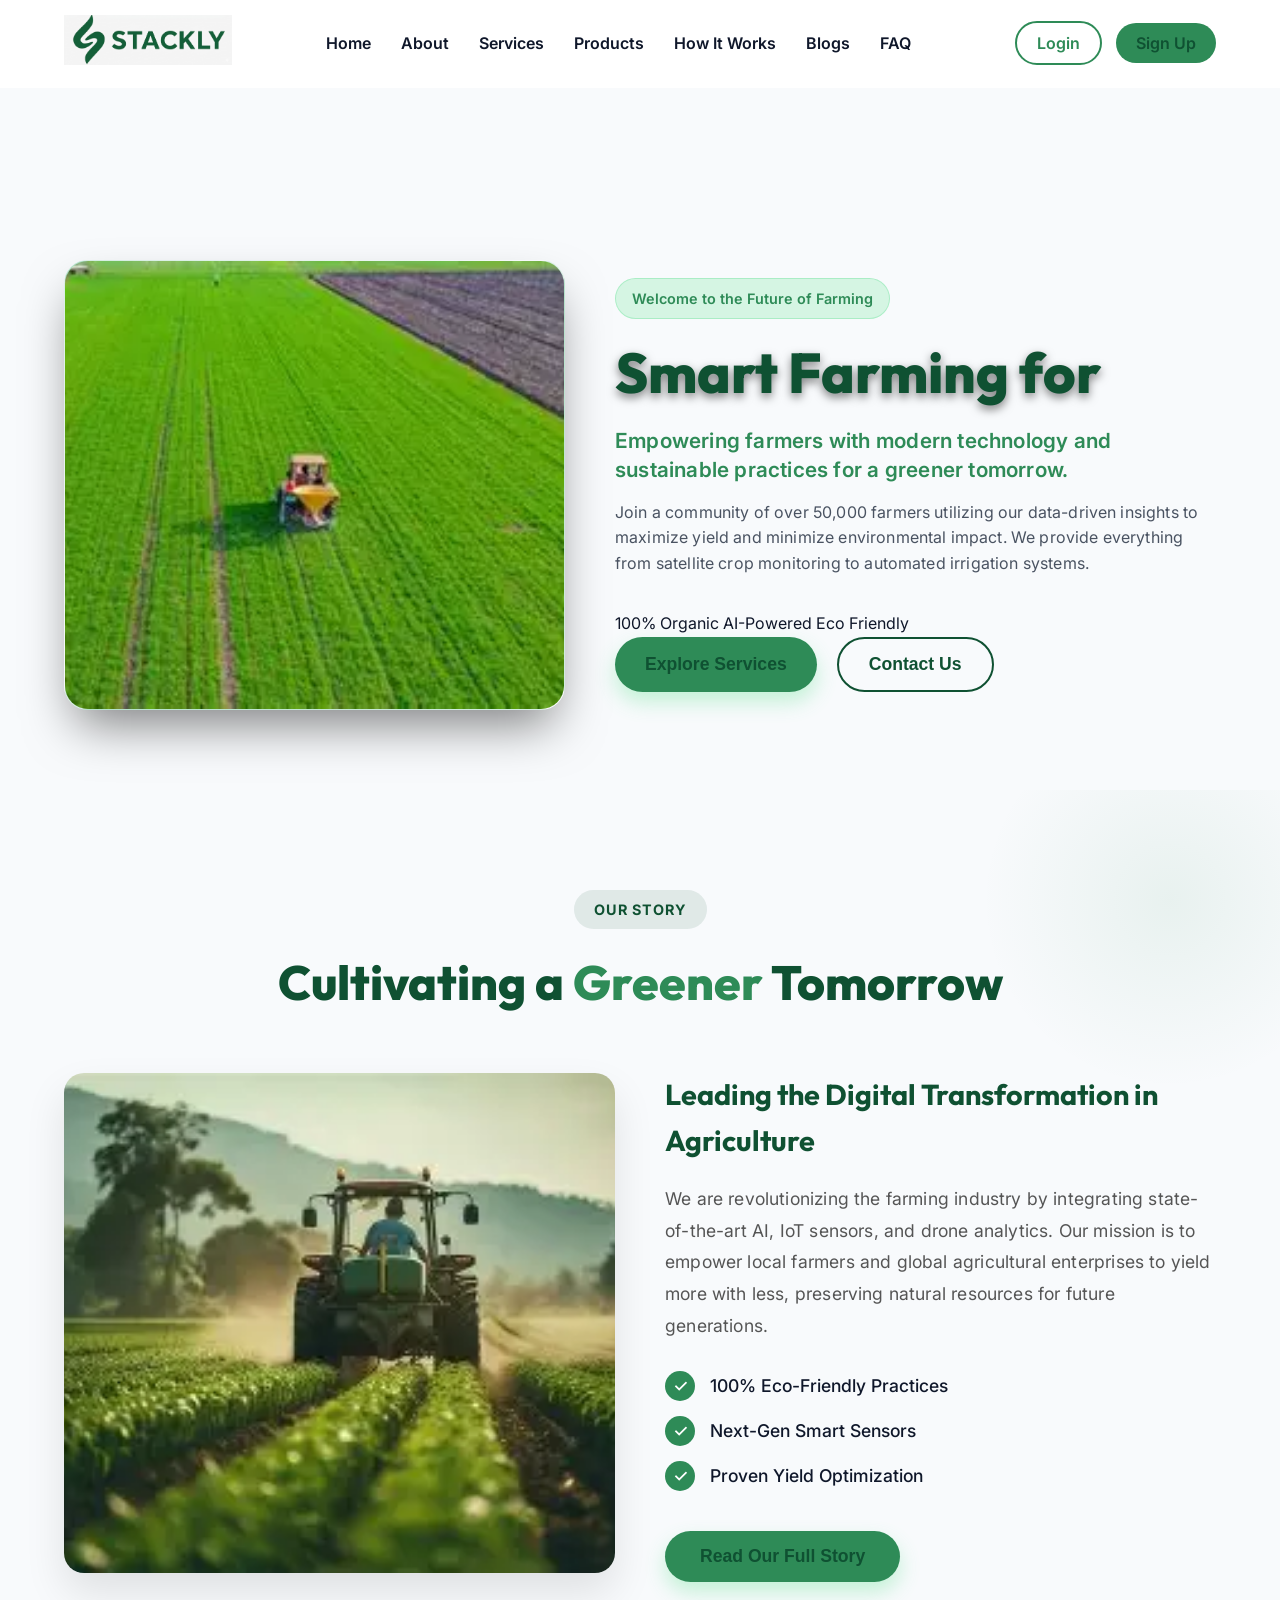
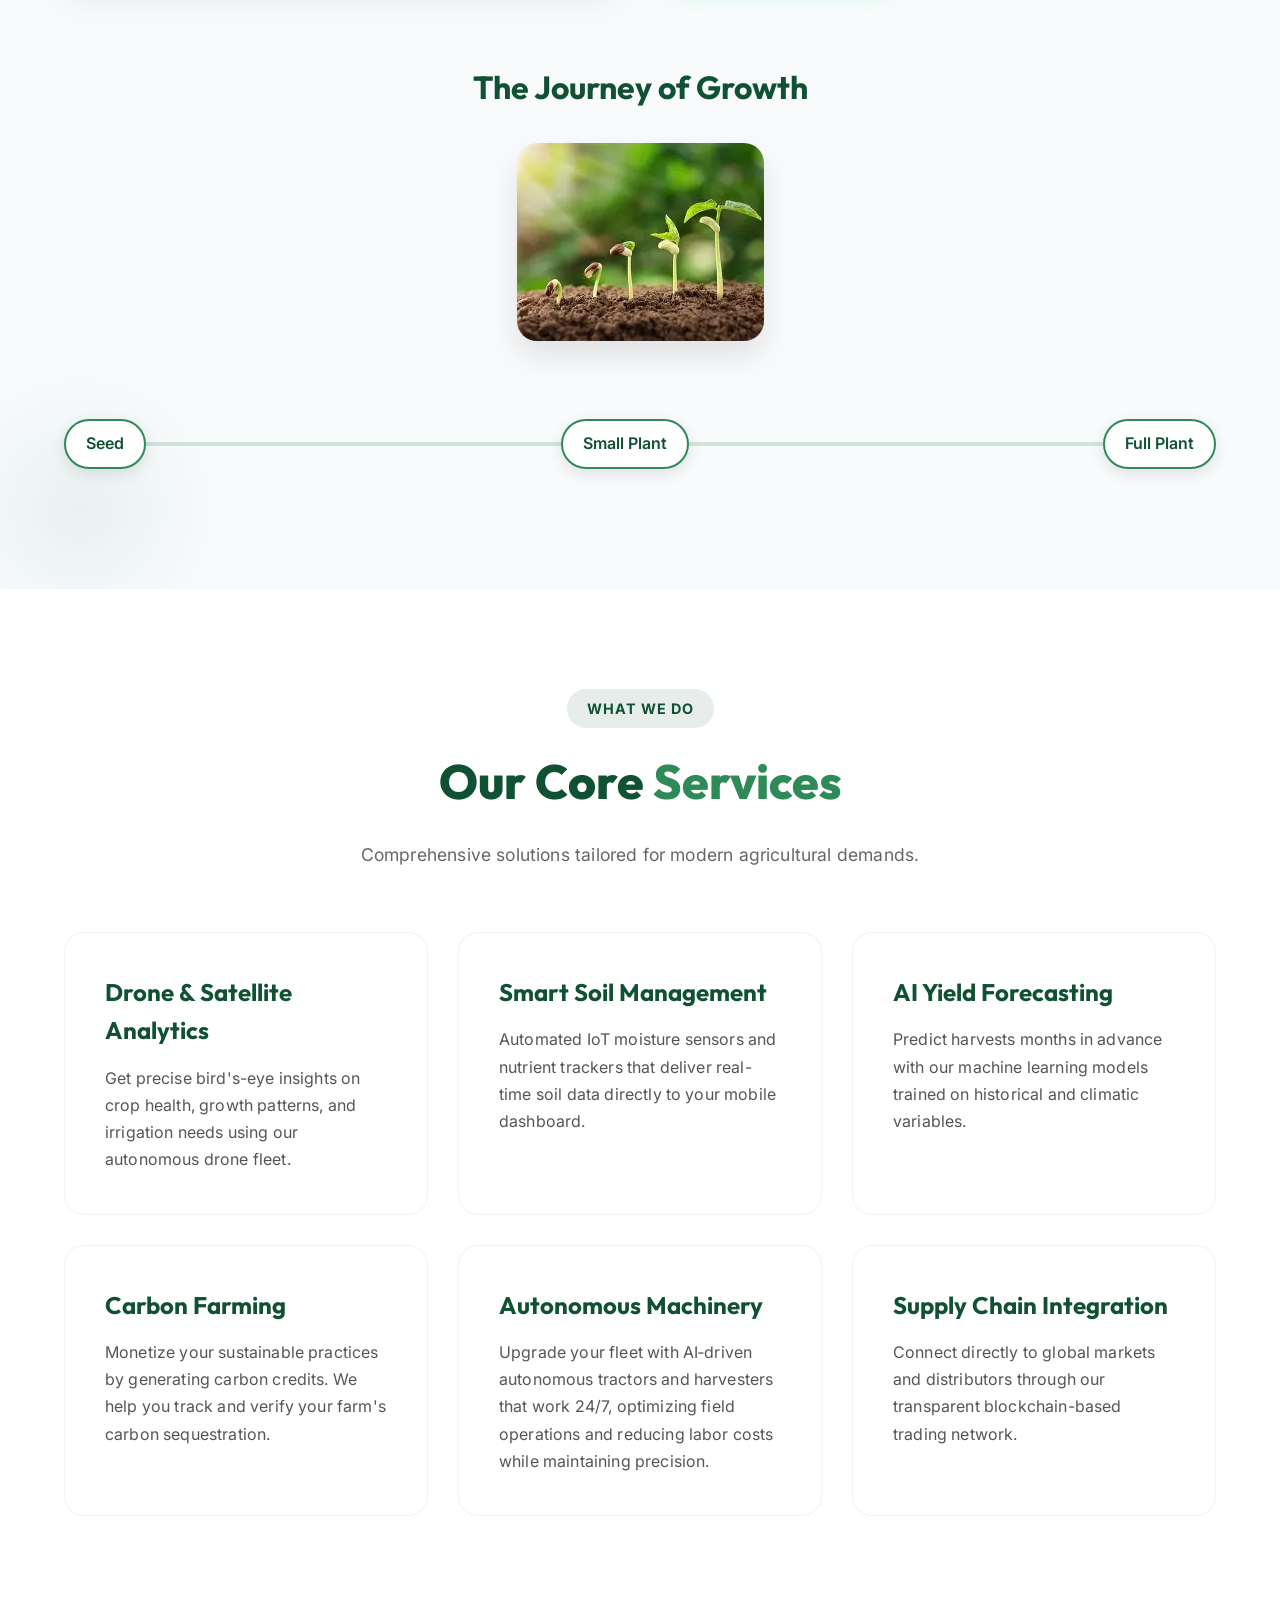
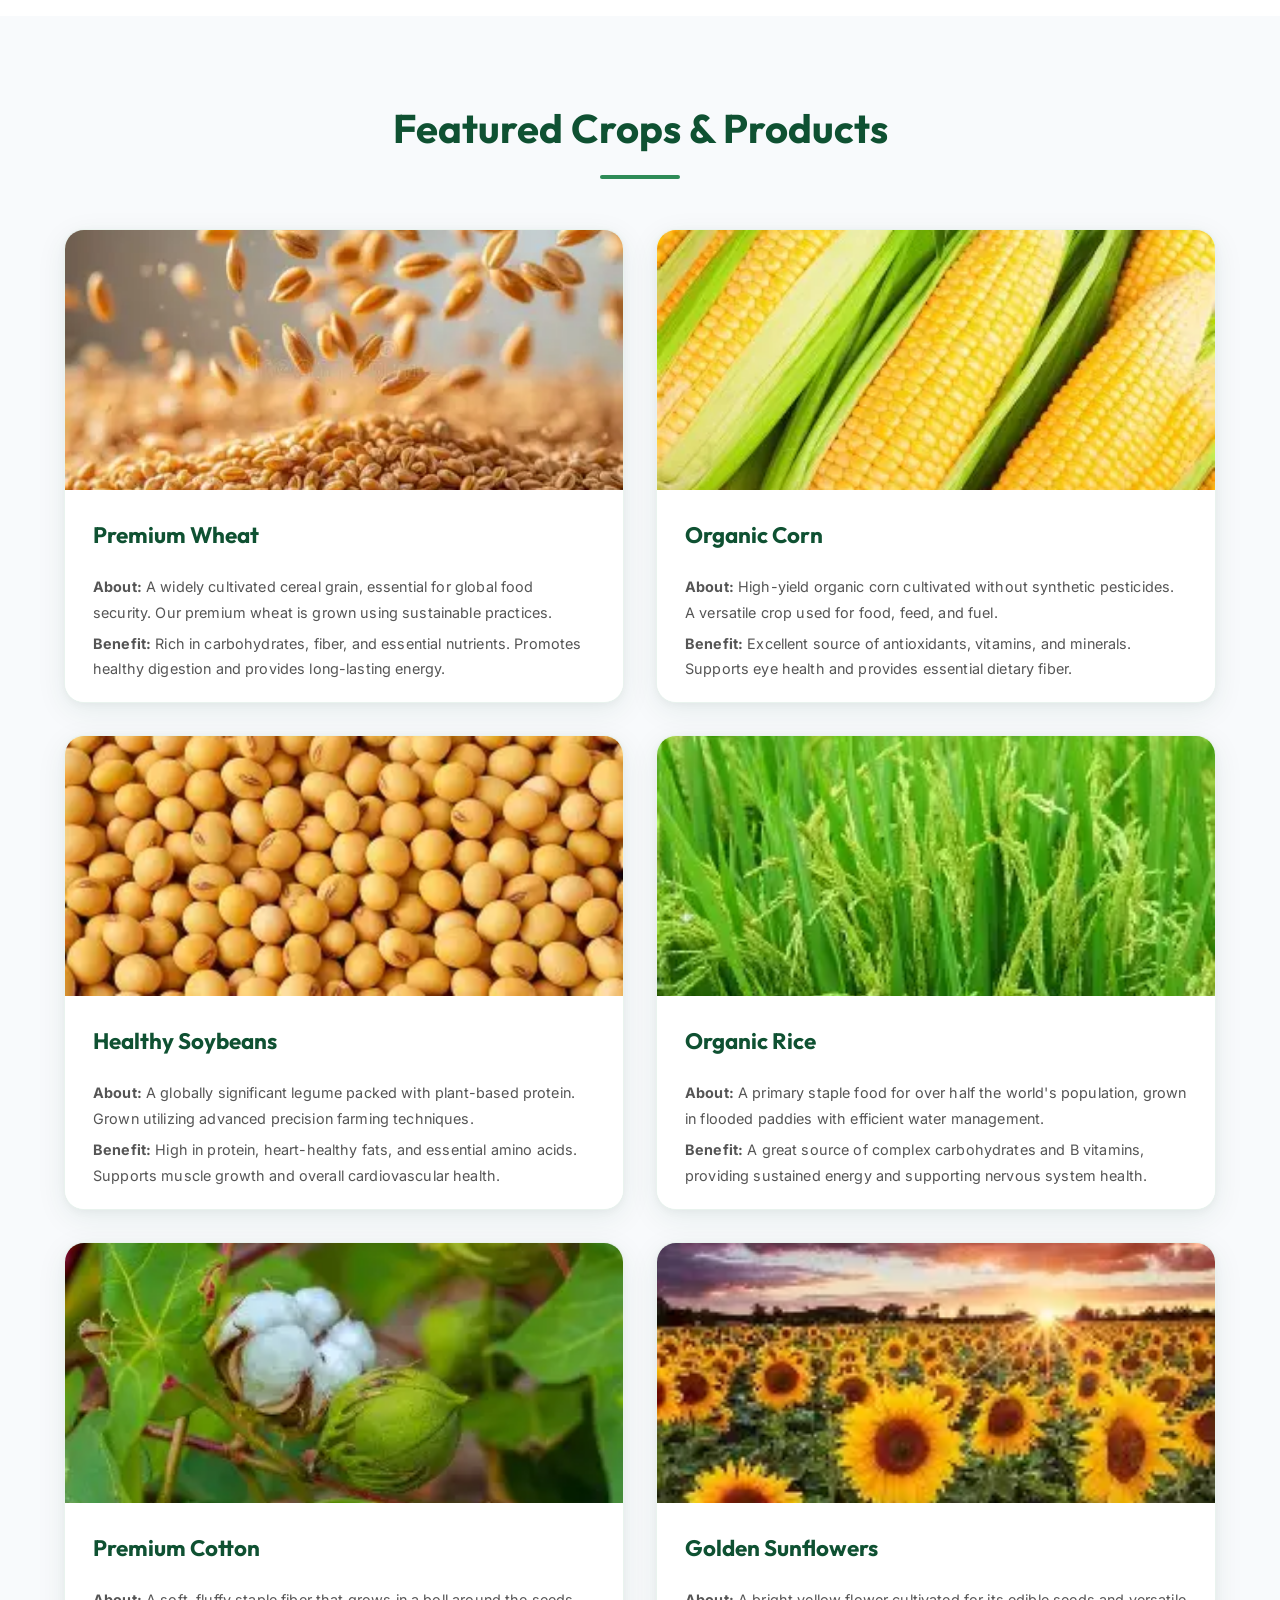
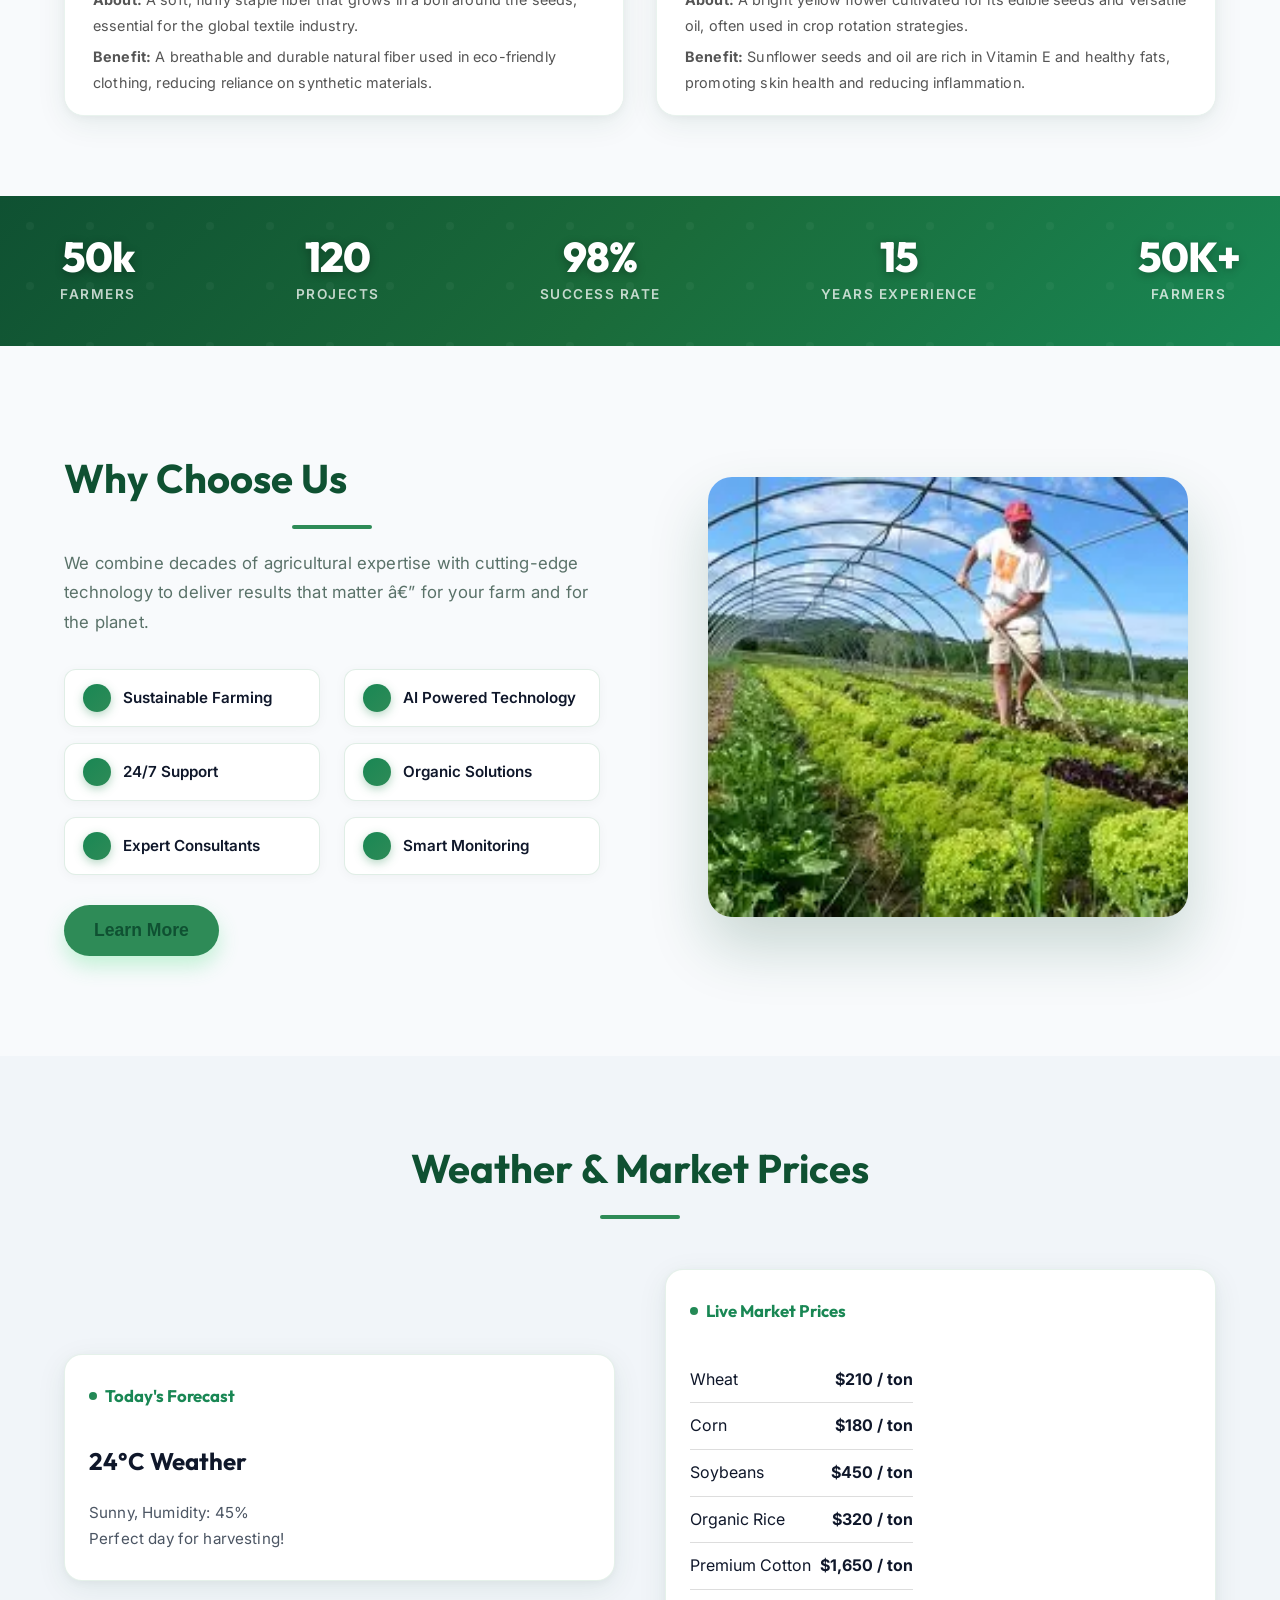
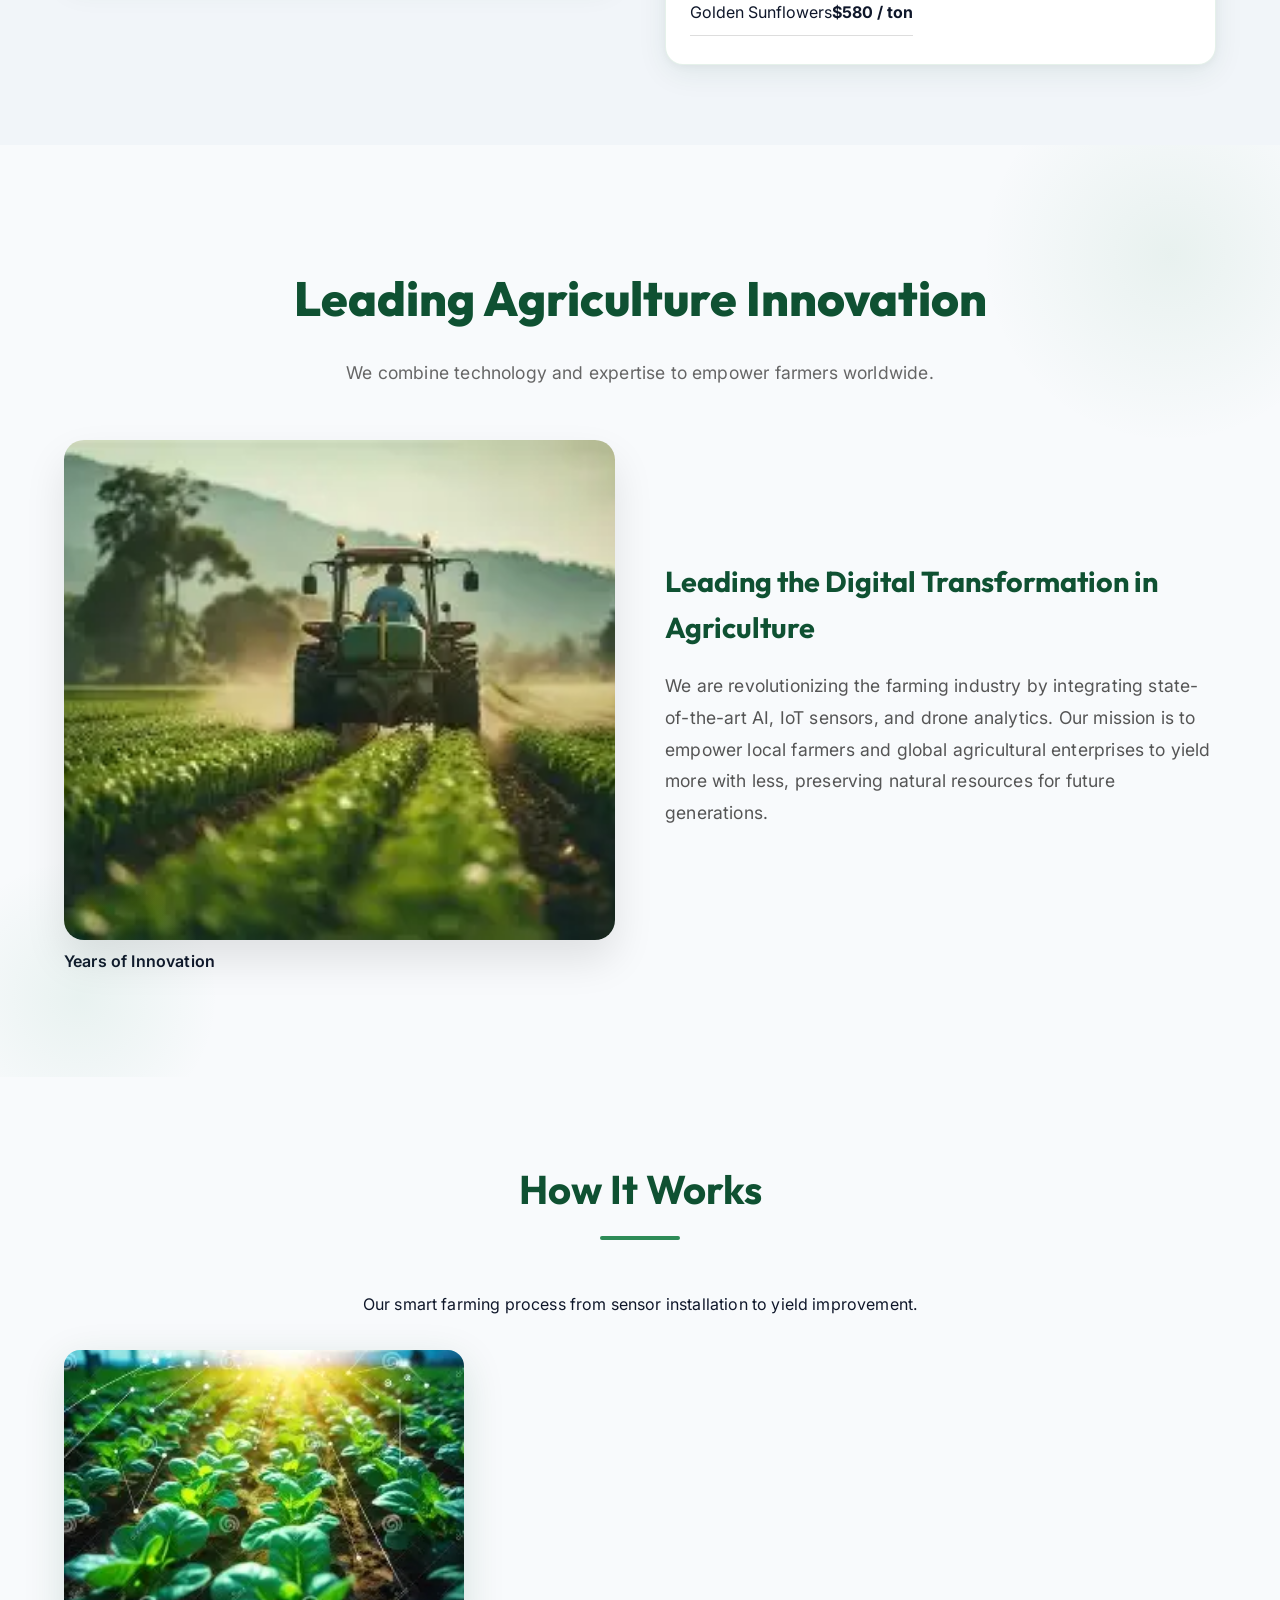
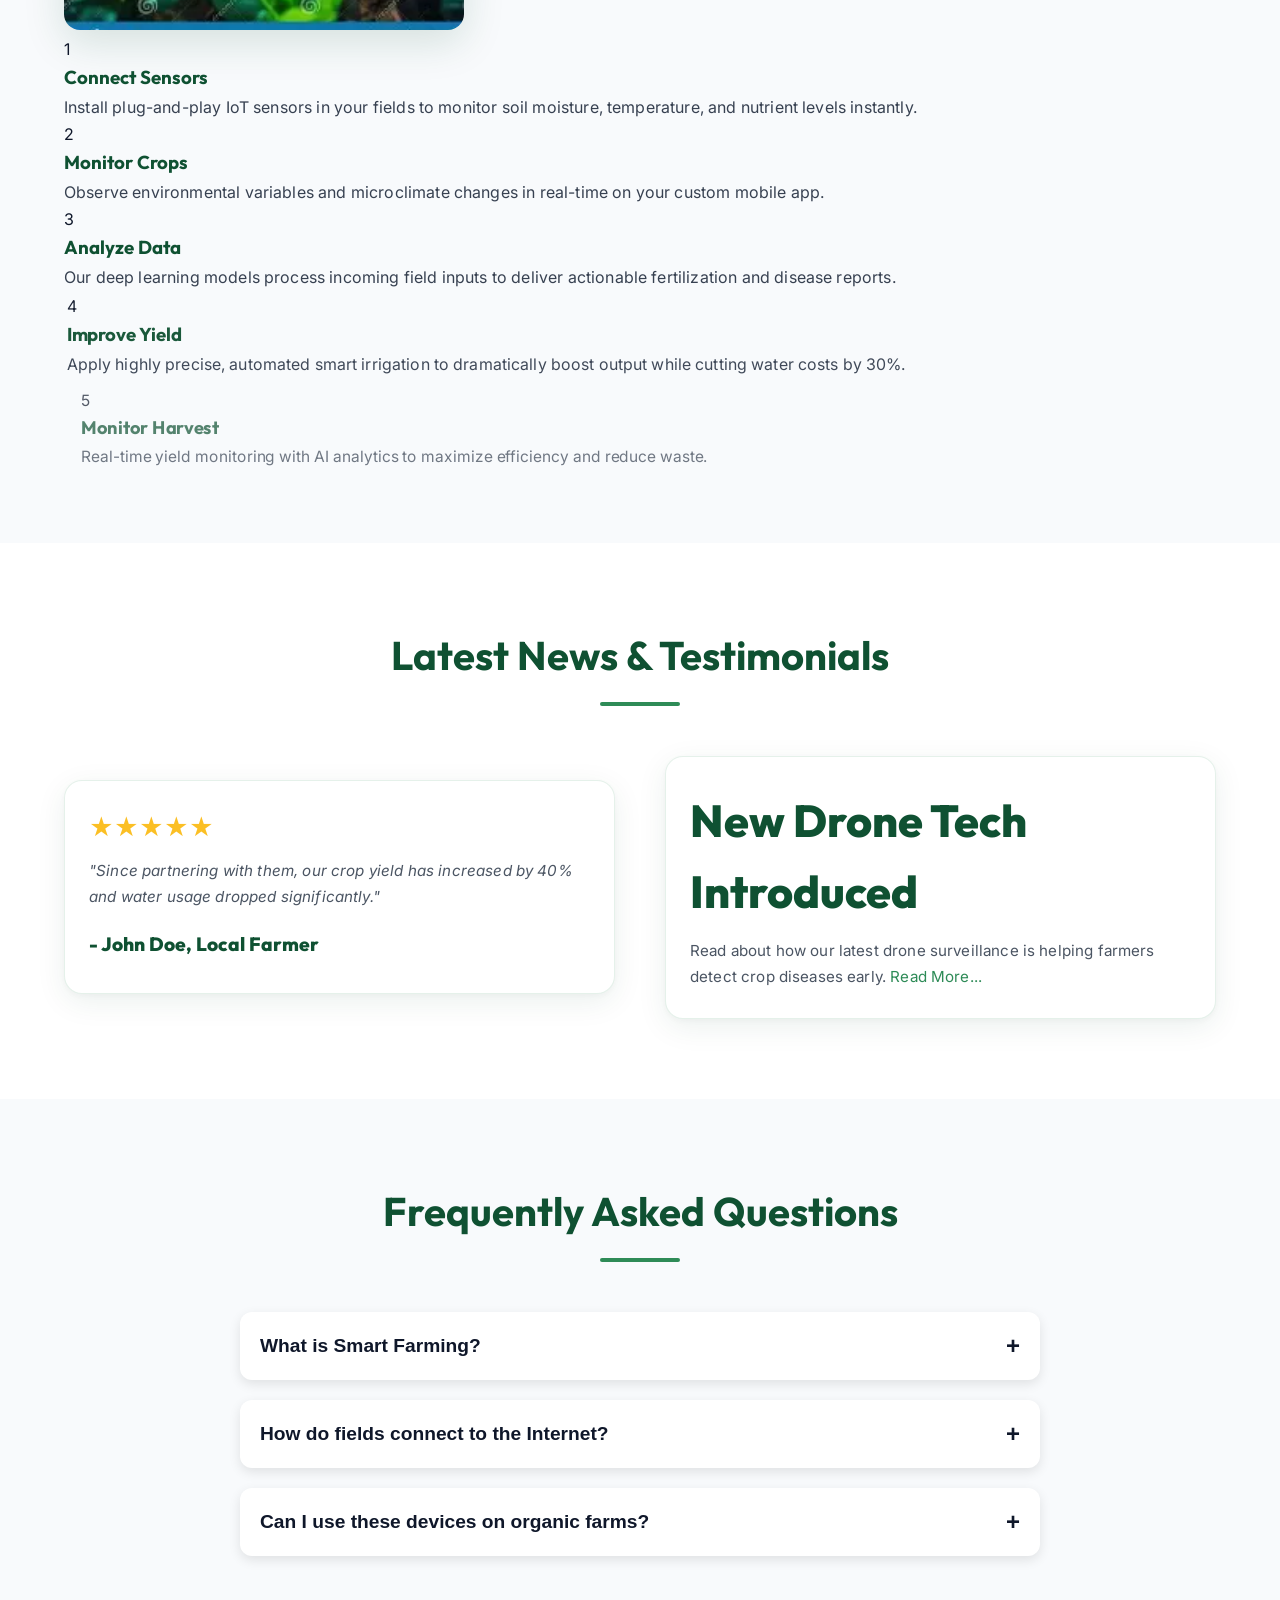
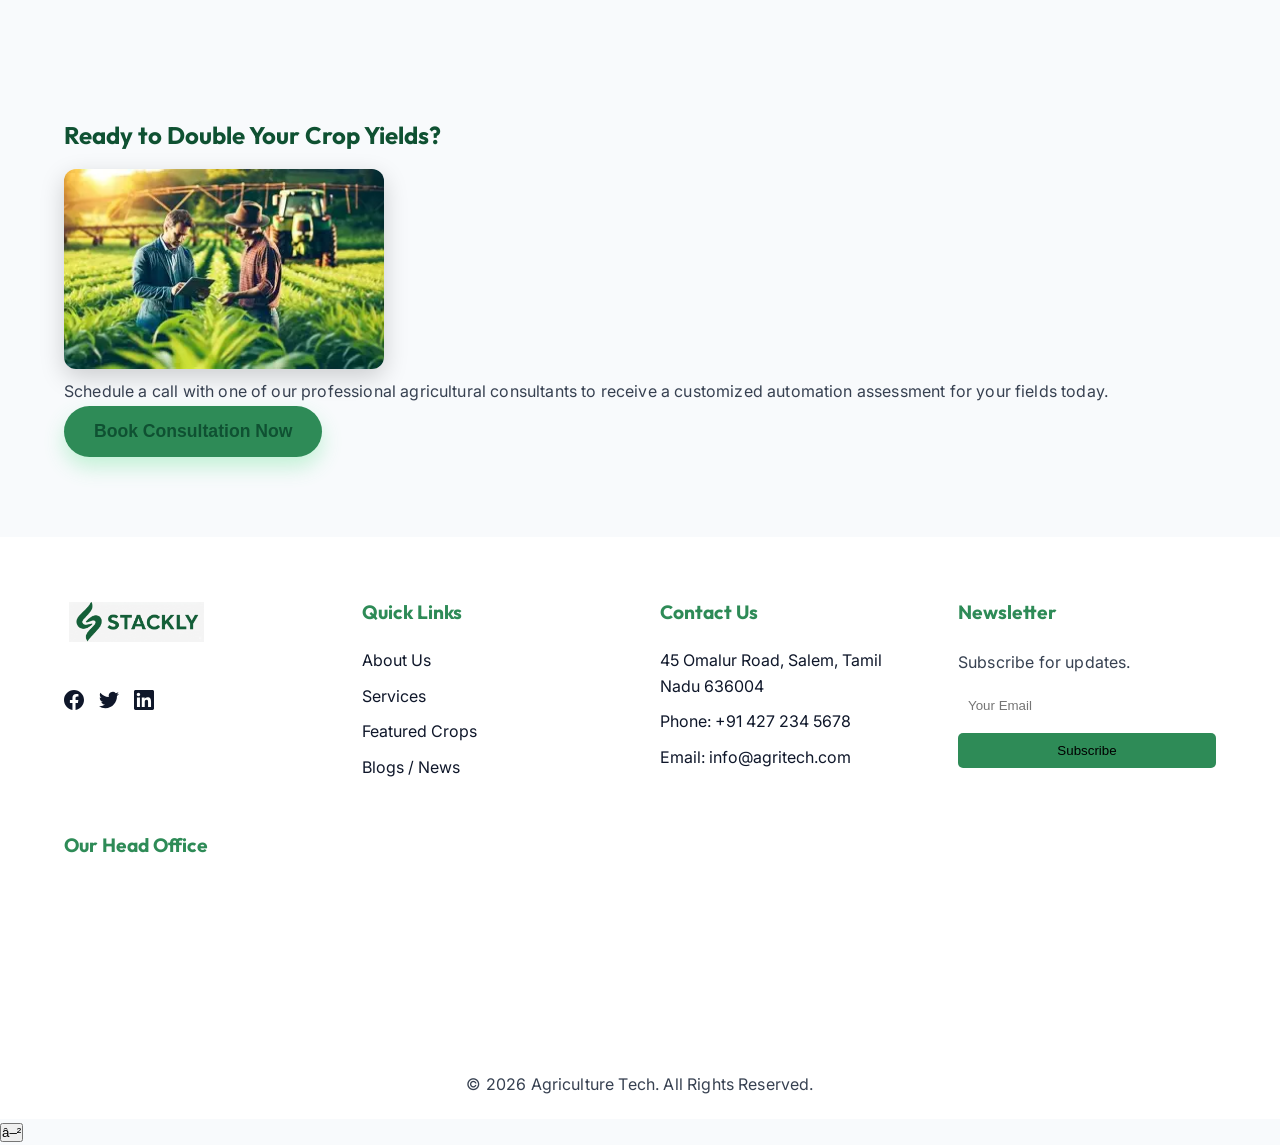
==== commit 4815bff6: "Add files via upload" ====
--- a/index.html
+++ b/index.html
@@ -523,8 +523,7 @@
                             disease reports.</p>
                     </div>
                 </div>
-                <div class="step-card" data-animate="slide-right">
-
+                <div class="step-card">
                     <div class="step-icon-wrap">
                         <span class="step-number">4</span><span class="step-icon"></span>
                         <h3>Improve Yield</h3>
@@ -533,8 +532,7 @@
                             costs by 30%.</p>
                     </div>
                 </div>
-                <div class="step-card" data-animate="slide-left">
-
+                <div class="step-card">
                     <div class="step-icon-wrap">
                         <span class="step-number">5</span><span class="step-icon"></span>
                         <h3>Monitor Harvest</h3>
@@ -552,6 +550,9 @@
         <h2 class="section-title">Latest News & Testimonials</h2>
         <div class="about-grid">
             <div class="stat-item">
+                <div style="color: #fbbf24; font-size: 1.5rem; margin-bottom: 10px;">
+                    <span class="star">★</span><span class="star">★</span><span class="star">★</span><span class="star">★</span><span class="star">★</span>
+                </div>
                 <p style="font-style: italic;">"Since partnering with them, our crop yield has increased by 40% and
                     water usage dropped significantly."</p>
                 <h4 style="margin-top: 20px; font-size: 1.2rem; color: var(--primary-color);">- John Doe, Local Farmer
@@ -661,7 +662,7 @@
                 <input type="email" placeholder="Your Email"
                     style="padding: 10px; width: 100%; margin-top: 10px; border-radius: 5px; border: none;">
                 <button
-                    style="padding: 10px; width: 100%; margin-top: 10px; background: var(--accent-color); border: none; border-radius: 5px; cursor: pointer;">Subscribe</button>
+                    style="padding: 10px; width: 100%; margin-top: 10px; background: var(--accent-color); border: none; border-radius: 5px; cursor: pointer;" onclick="window.location.href='404.html'">Subscribe</button>
             </div>
             <div class="footer-col footer-map">
                 <h4>Our Head Office</h4>
--- a/assets/css/style.css
+++ b/assets/css/style.css
@@ -259,8 +259,8 @@
   z-index: 1000;
   background: white;
   /* Changed to white background */
-  border-bottom: 1px solid rgba(0, 0, 0, 0.1);
-  box-shadow: 0 2px 8px rgba(0, 0, 0, 0.1);
+  border-bottom: none;
+  box-shadow: none;
   transition: var(--transition);
 }
 
@@ -3870,4 +3870,26 @@
   0% { background-position: 0 0; }
   50% { background-position: 400% 0; }
   100% { background-position: 0 0; }
+}
+
+/* Responsive Fix for How It Works Section */
+@media (max-width: 768px) {
+  .how-it-works {
+    display: flex;
+    flex-direction: column;
+    align-items: center;
+    text-align: center;
+  }
+  .how-it-image {
+    width: 100%;
+    margin-bottom: 20px;
+  }
+  .how-it-works-grid {
+    width: 100%;
+  }
+  .steps-container {
+    display: flex;
+    flex-direction: column;
+    gap: 15px;
+  }
 }
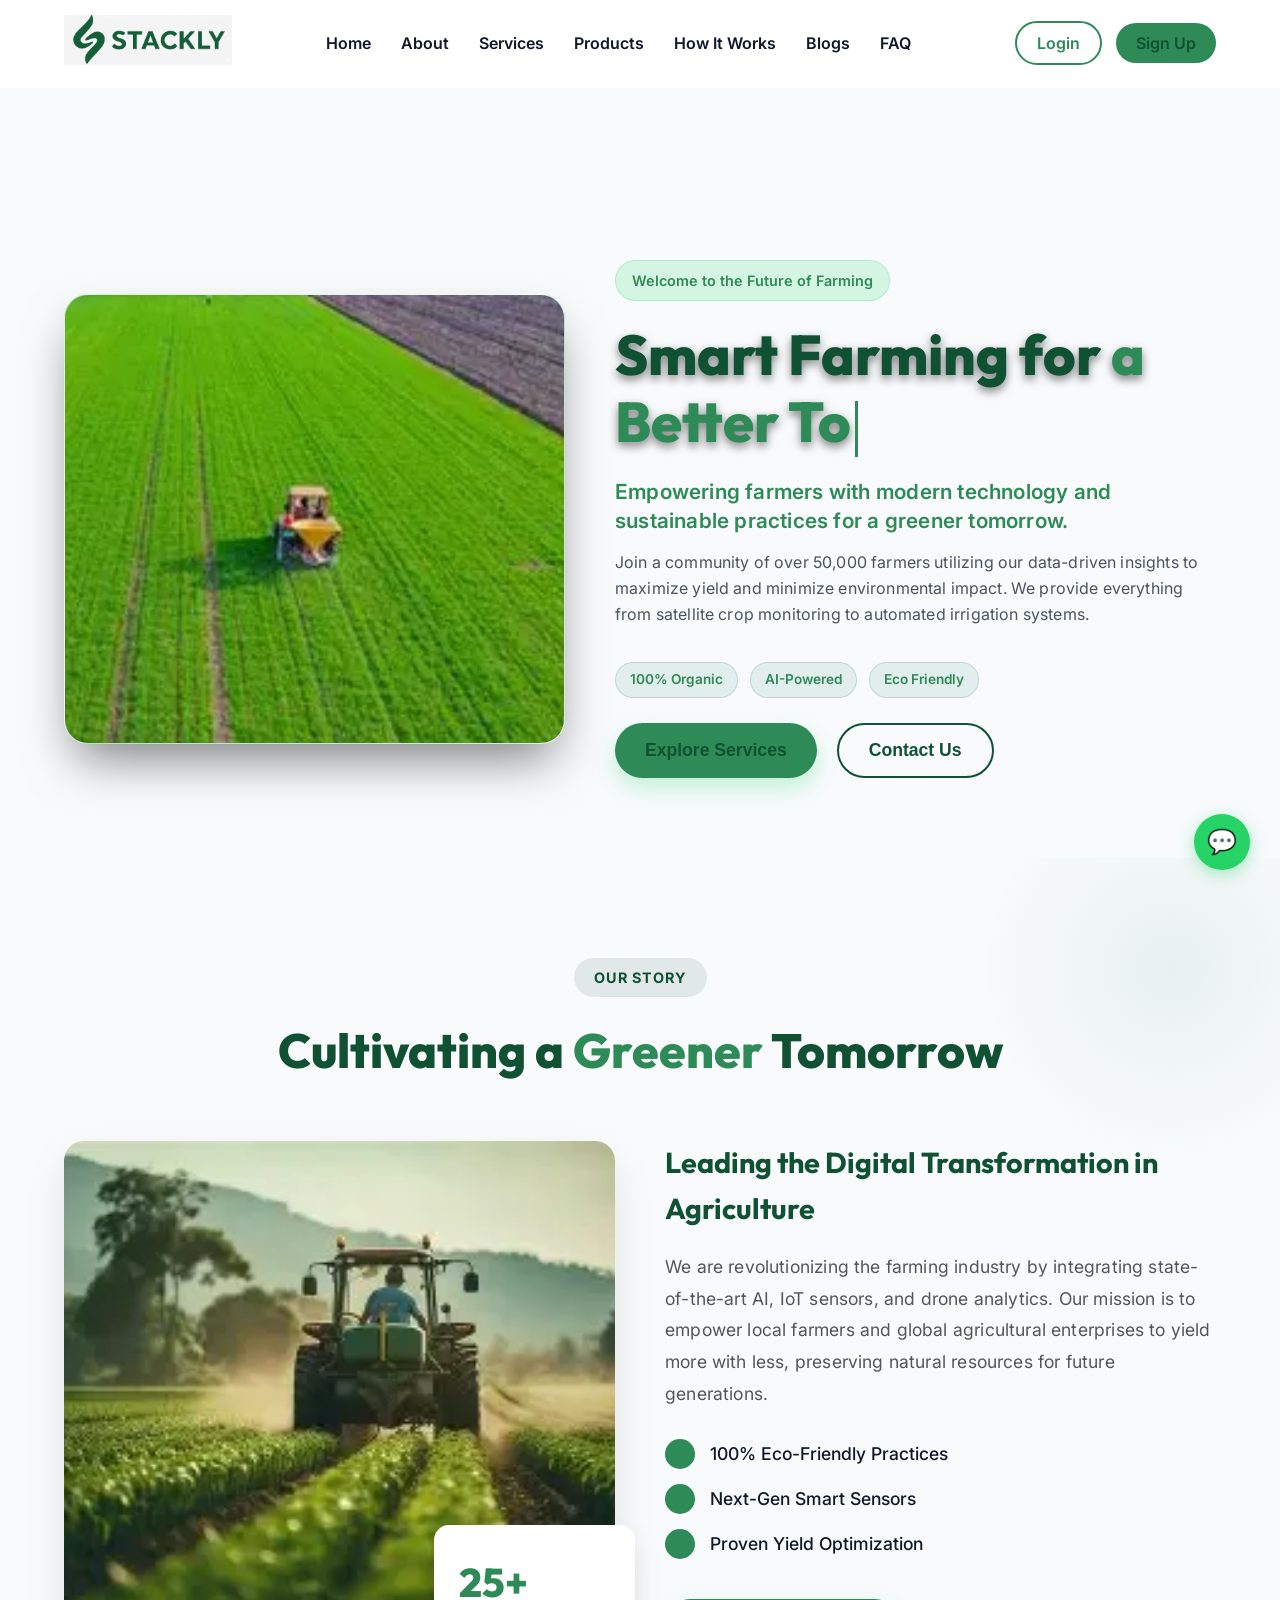
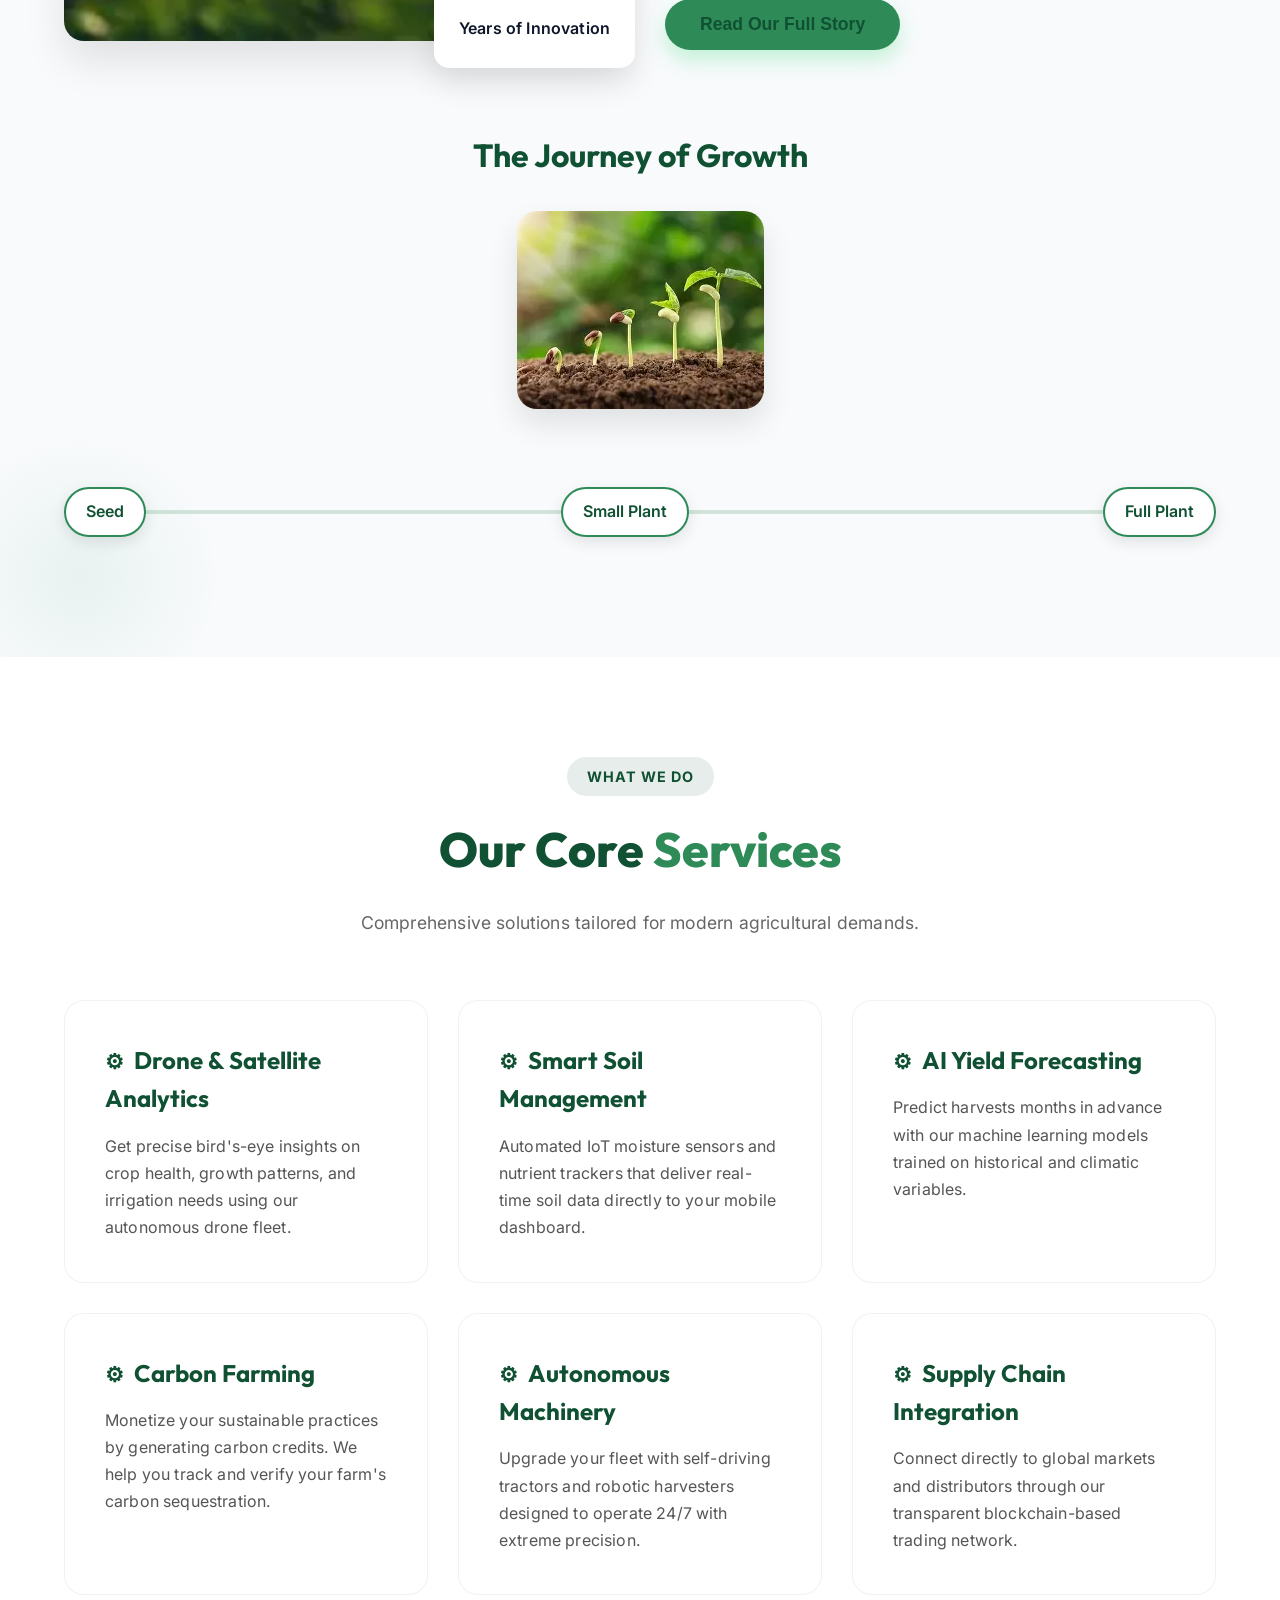
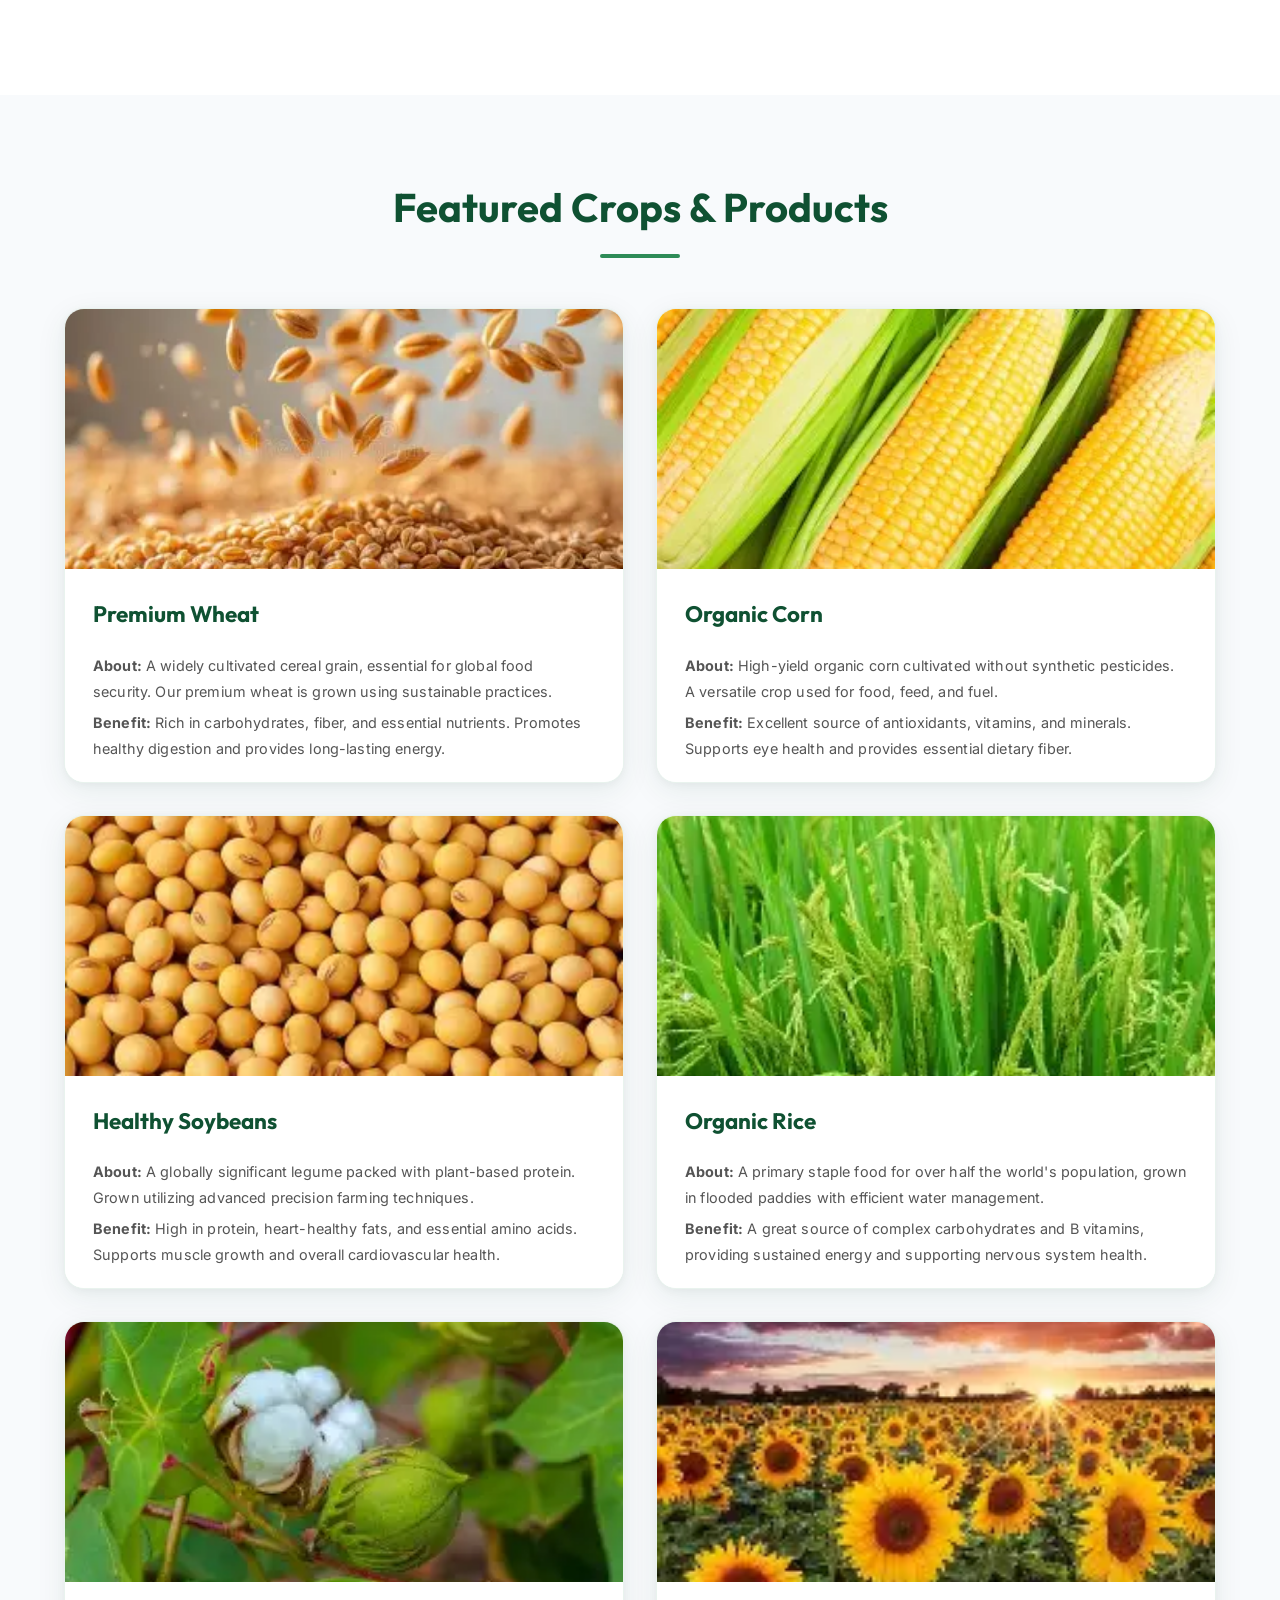
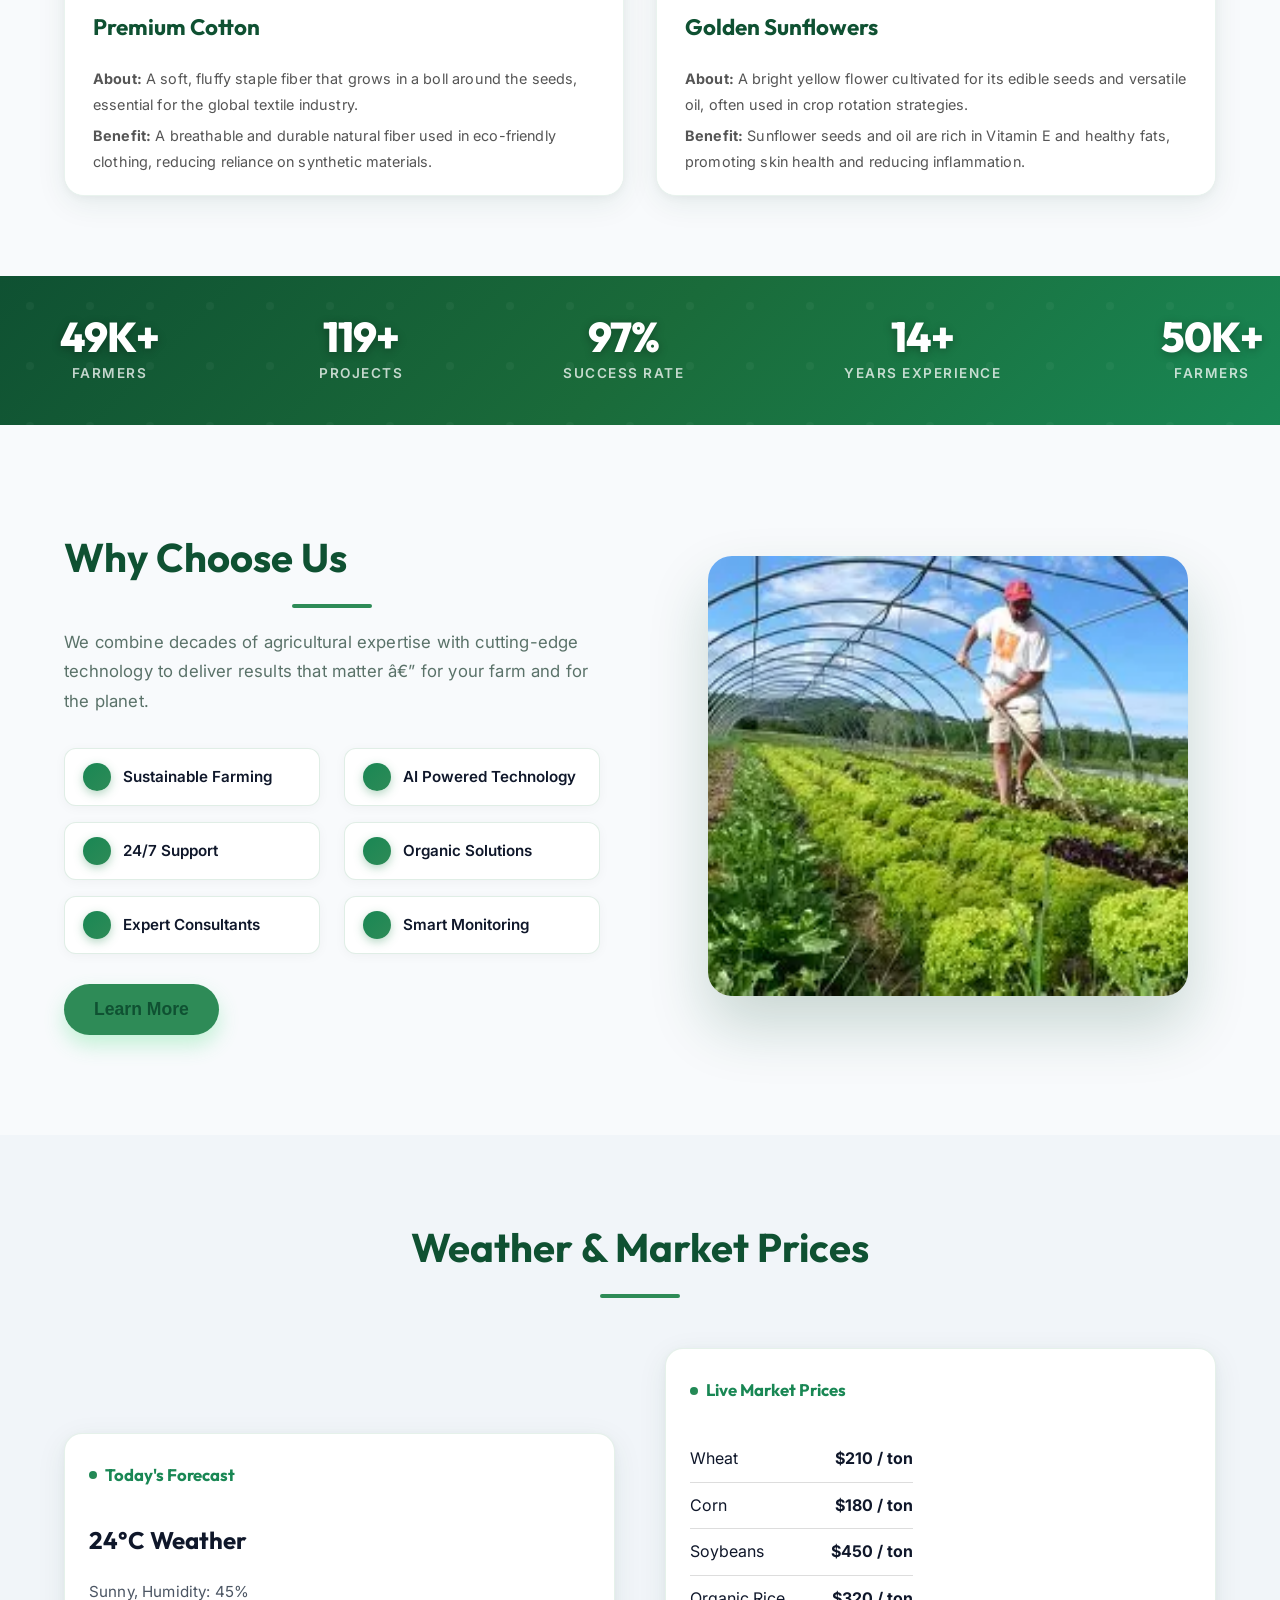
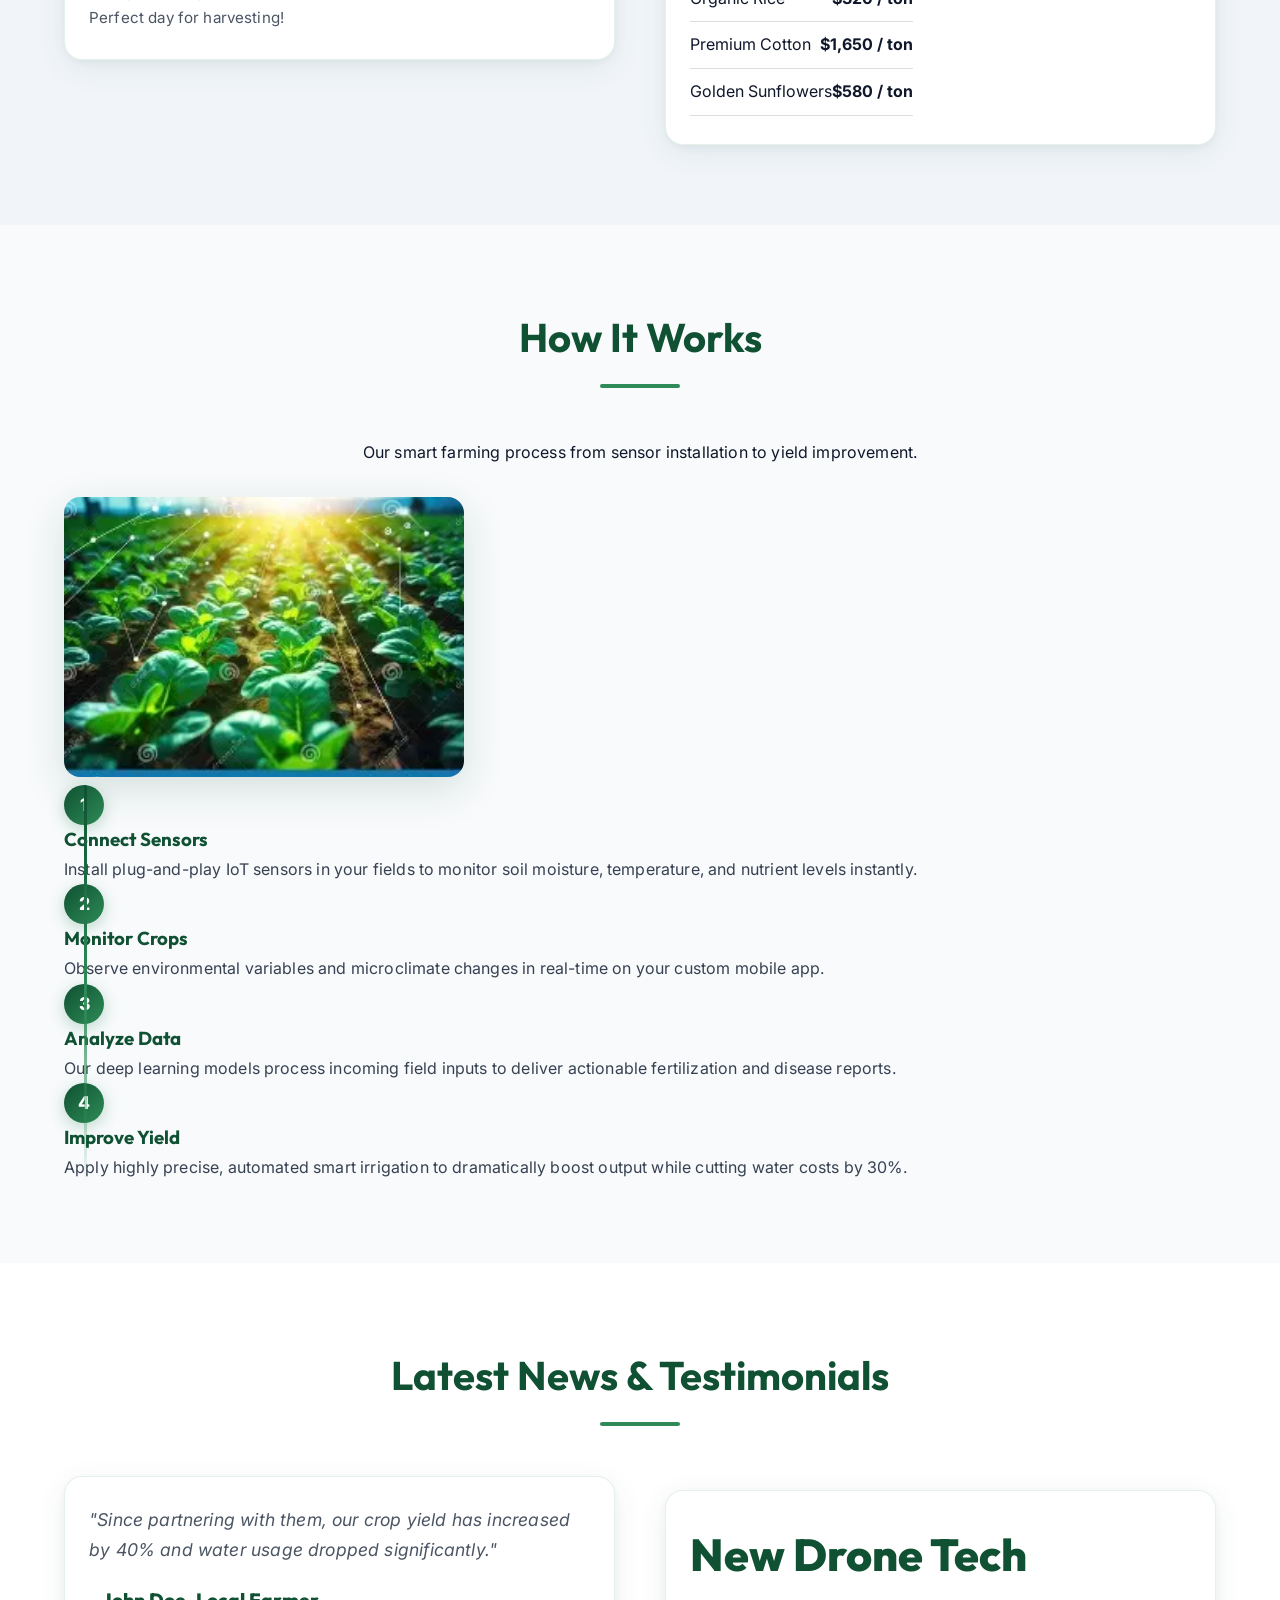
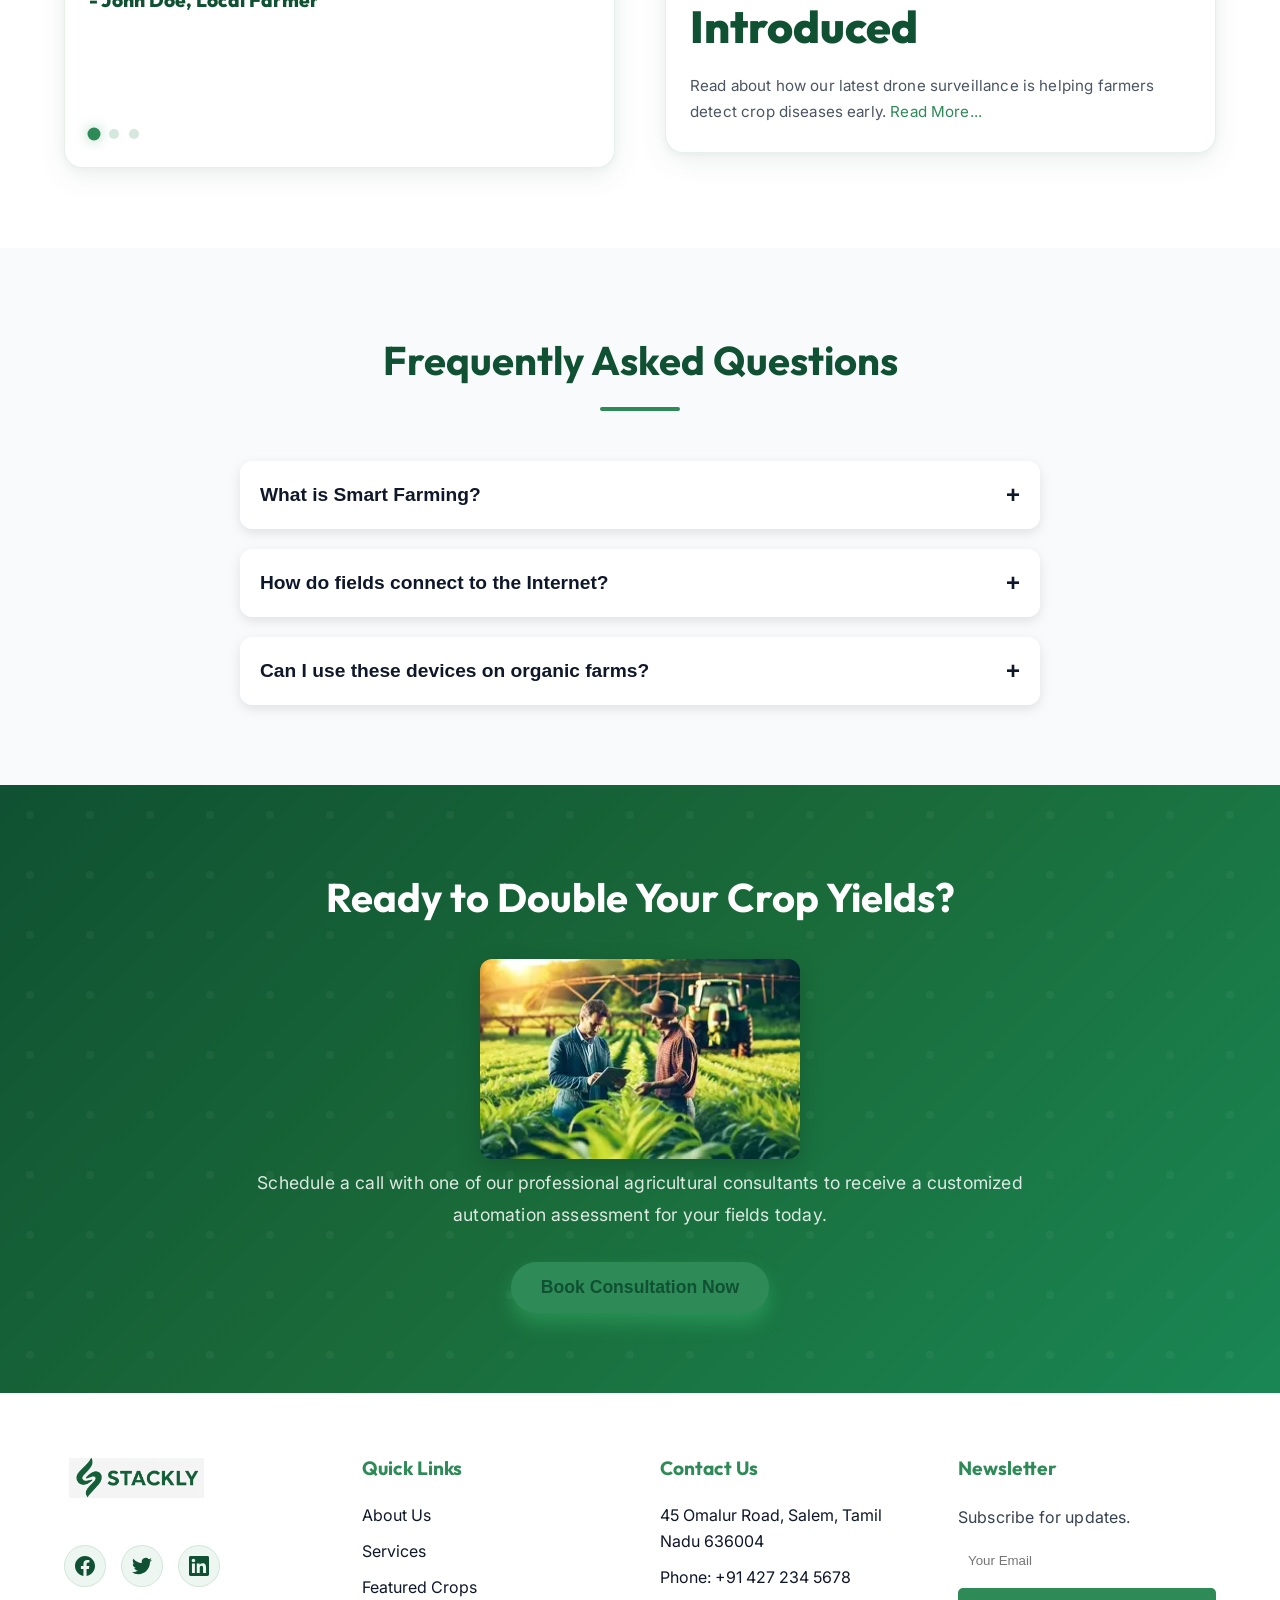
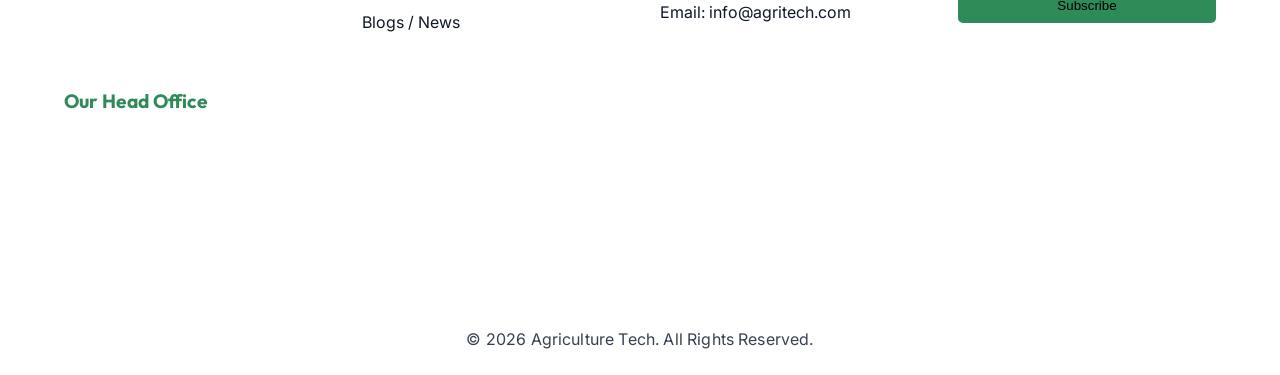
==== commit e8438f27: "Add files via upload" ====
--- a/index.html
+++ b/index.html
@@ -1,23 +1,17 @@
-<!DOCTYPE html>
+﻿<!DOCTYPE html>
 <html lang="en">
 
 <head>
     <meta charset="UTF-8">
     <meta name="viewport" content="width=device-width, initial-scale=1.0">
     <title>Agriculture - Smart Farming</title>
-<link href="https://fonts.googleapis.com/css2?family=Inter:wght@400;500;600&family=Outfit:wght@500;600;800&display=swap" rel="stylesheet">
-<link rel="stylesheet" href="assets/css/style.css">
-    <link rel="stylesheet" href="https://cdnjs.cloudflare.com/ajax/libs/aos/2.3.4/aos.css" integrity="sha512-GFK2g8b5gU1P5bP5K7B8r3N5yZ+7FQHRu+E0F9Yc0iW2VbD4Z1+5ZP4d7fX5z9jF0W3YfA5hQXvT6QJrO8MFA==" crossorigin="anonymous" referrerpolicy="no-referrer" />
-<script src="https://cdnjs.cloudflare.com/ajax/libs/gsap/3.12.2/gsap.min.js"></script>
-<script src="https://cdnjs.cloudflare.com/ajax/libs/gsap/3.12.2/ScrollTrigger.min.js"></script>
-    <script src="https://unpkg.com/aos@2.3.4/dist/aos.js"></script>
+    <link
+        href="https://fonts.googleapis.com/css2?family=Inter:wght@400;500;600&family=Outfit:wght@500;600;800&display=swap"
+        rel="stylesheet">
+    <link rel="stylesheet" href="assets/css/style.css">
 </head>
 
 <body>
-    <!-- Header with Logo -->
-    <header class="header-404" style="padding: 20px; text-align: center; background: var(--bg-color);">
-        <a href="index.html"><img src="logo1.png" alt="Agriculture Logo" style="height: 60px;" /></a>
-    </header>
     <!-- Preloader -->
     <div id="preloader">
         <div class="preloader-content">
@@ -31,19 +25,19 @@
 
 
     <!-- Header -->
-    <header data-aos="fade-down">
+    <header>
         <div class="logo">
             <a href="index.html"><img src="logo1.png" alt="Agriculture Logo"></a>
         </div>
         <nav>
             <ul class="nav-links">
                 <li><a href="#hero">Home</a></li>
-                <li><a href="#about">About</a></li>
-                <li><a href="#services">Services</a></li>
-                <li><a href="#crops">Products</a></li>
-                <li><a href="#how-it-works">How It Works</a></li>
-                <li><a href="#news">Blogs</a></li>
-                <li><a href="#faq">FAQ</a></li>
+                <li><a href="404.html">About</a></li>
+                <li><a href="404.html">Services</a></li>
+                <li><a href="404.html">Products</a></li>
+                <li><a href="404.html">How It Works</a></li>
+                <li><a href="404.html">Blogs</a></li>
+                <li><a href="404.html">FAQ</a></li>
                 <li class="mobile-only"><a href="404.html">Login</a></li>
                 <li class="mobile-only"><a href="404.html">Sign Up</a></li>
             </ul>
@@ -62,57 +56,67 @@
     </header>
 
     <!-- Hero Section -->
-    <section id="hero" class="hero" data-aos="fade-up">
+    <section id="hero" class="hero">
         <div class="hero-overlay"></div>
         <div class="leaves-container"></div> <!-- Container for floating leaves animation -->
         <div class="hero-grid">
-<div class="hero-left" data-aos="fade-right" data-aos-delay="100">
-    <div class="hero-image-wrap">
-        <img src="assets/1A.webp" alt="Premium Wheat Farming" class="hero-img hero-slide active">
-        <img src="assets/1B.webp" alt="Organic Corn Farming" class="hero-img hero-slide">
-        <img src="assets/13.webp" alt="Sustainable Soybeans Farming" class="hero-img hero-slide">
-    </div>
-</div>
-<div class="hero-right" data-aos="fade-left" data-aos-delay="200">
-    <div class="hero-content">
-        <span class="hero-tag" data-aos="zoom-in" data-aos-delay="300"> Welcome to the Future of Farming</span>
-        <h1 id="typewriter-title" data-aos="fade-up" data-aos-delay="400">Smart Farming for </h1>
-        <p class="hero-desc" data-aos="fade-up" data-aos-delay="500">Empowering farmers with modern technology and sustainable practices for a greener tomorrow.</p>
-        <p class="hero-text" data-aos="fade-up" data-aos-delay="600">Join a community of over 50,000 farmers utilizing our data-driven insights to maximize yield and minimize environmental impact. We provide everything from satellite crop monitoring to automated irrigation systems.</p>
-        <div class="hero-badges" data-aos="fade-up" data-aos-delay="700">
-            <span class="trust-badge"> 100% Organic</span>
-            <span class="trust-badge"> AI-Powered</span>
-            <span class="trust-badge"> Eco Friendly</span>
-        </div>
-        <div class="btn-group" data-aos="fade-up" data-aos-delay="800">
-            <button class="btn-primary btn-bounce" onclick="window.location.href='404.html'">Explore Services</button>
-            <button class="btn-secondary" onclick="window.location.href='404.html'">Contact Us</button>
-        </div>
-    </div>
-</div>
+            <div class="hero-left" data-animate="fade-right">
+                <div class="hero-image-wrap">
+                    <img src="assets/1A.webp" alt="Premium Wheat Farming" class="hero-img hero-slide active">
+                    <img src="assets/1B.webp" alt="Organic Corn Farming" class="hero-img hero-slide">
+                    <img src="assets/13.webp" alt="Sustainable Soybeans Farming" class="hero-img hero-slide">
+                </div>
+            </div>
+            <div class="hero-right" data-animate="fade-left">
+                <div class="hero-content">
+                    <span class="hero-tag"> Welcome to the Future of Farming</span>
+                    <h1 id="typewriter-title">Smart Farming for </h1>
+                    <p class="hero-desc">Empowering farmers with modern technology and sustainable practices for a
+                        greener tomorrow.</p>
+                    <p class="hero-text">Join a community of over 50,000 farmers utilizing our data-driven insights to
+                        maximize yield and minimize environmental impact. We provide everything from satellite crop
+                        monitoring to automated irrigation systems.</p>
+
+                    <!-- Trust Badges -->
+                    <div class="hero-badges">
+                        <span class="trust-badge"> 100% Organic</span>
+                        <span class="trust-badge"> AI-Powered</span>
+                        <span class="trust-badge"> Eco Friendly</span>
+                    </div>
+
+                    <div class="btn-group">
+                        <button class="btn-primary" onclick="window.location.href='404.html'">Explore Services</button>
+                        <button class="btn-secondary" onclick="window.location.href='404.html'">Contact Us</button>
+                    </div>
+                </div>
+            </div>
         </div>
     </section>
 
     <!-- About Section -->
-    <section class="about-section" id="about" style="background: #f8fafc; padding: 100px 5%;" data-aos="fade-up">
+    <section class="about-section" id="about" style="background: #f8fafc; padding: 100px 5%;">
         <div style="max-width: 1200px; margin: 0 auto;">
             <div style="text-align: center; margin-bottom: 50px;">
-                <span data-aos="fade-down"
+                <span
                     style="display: inline-block; background: rgba(15, 81, 50, 0.1); color: var(--primary-color); padding: 8px 20px; border-radius: 30px; font-weight: 700; font-size: 0.9rem; letter-spacing: 1px; text-transform: uppercase;">Our
                     Story</span>
-                <h2 data-aos="fade-up" data-aos-delay="100"
+                <h2
                     style="font-size: 3rem; color: var(--primary-color); margin-top: 15px; font-family: var(--font-heading); font-weight: 800;">
                     Cultivating a <span style="color: var(--accent-color);">Greener</span> Tomorrow</h2>
             </div>
 
             <div
                 style="display: grid; grid-template-columns: repeat(auto-fit, minmax(300px, 1fr)); gap: 50px; align-items: center;">
-                <div style="position: relative;" data-aos="zoom-in" data-aos-delay="200">
+                <div style="position: relative;" data-animate="fade-right">
                     <img src="assets/7.webp" alt="Modern Agriculture"
                         style="width: 100%; height: 500px; object-fit: cover; border-radius: 20px; box-shadow: 0 20px 40px rgba(0,0,0,0.1);">
-
-                </div>
-                <div data-aos="fade-left" data-aos-delay="300">
+                    <div
+                        style="position: absolute; bottom: -20px; right: -20px; background: white; padding: 25px; border-radius: 15px; box-shadow: 0 15px 30px rgba(0,0,0,0.1);">
+                        <h4 style="color: var(--accent-color); font-size: 2.5rem; font-weight: 800; margin: 0;">25+</h4>
+                        <p style="margin: 0; font-weight: 600; color: var(--text-dark);">Years of Innovation</p>
+                    </div>
+                </div>
+                <div data-animate="fade-left">
                     <h3 style="font-size: 1.8rem; color: var(--primary-color); margin-bottom: 20px;">Leading the Digital
                         Transformation in Agriculture</h3>
                     <p style="font-size: 1.1rem; color: #555; line-height: 1.8; margin-bottom: 30px;">We are
@@ -120,50 +124,48 @@
                         analytics. Our mission is to empower local farmers and global agricultural enterprises to yield
                         more with less, preserving natural resources for future generations.</p>
 
-                    <ul style="list-style: none; padding: 0; margin-bottom: 40px;" class="about-feature-list">
-                        <li class="about-feature-li" data-aos="fade-right" data-aos-delay="400"
+                    <ul style="list-style: none; padding: 0; margin-bottom: 40px;">
+                        <li
                             style="display: flex; align-items: center; margin-bottom: 15px; font-size: 1.1rem; color: var(--text-dark); font-weight: 500;">
-                            <span class="about-check-icon icon-pulse"
-                                style="background: var(--accent-color); color: white; width: 30px; height: 30px; border-radius: 50%; display: inline-flex; align-items: center; justify-content: center; margin-right: 15px;">✓</span>
+                            <span
+                                style="background: var(--accent-color); color: white; width: 30px; height: 30px; border-radius: 50%; display: inline-flex; align-items: center; justify-content: center; margin-right: 15px;"></span>
                             100% Eco-Friendly Practices
                         </li>
-                        <li class="about-feature-li" data-aos="fade-right" data-aos-delay="500"
+                        <li
                             style="display: flex; align-items: center; margin-bottom: 15px; font-size: 1.1rem; color: var(--text-dark); font-weight: 500;">
-                            <span class="about-check-icon icon-pulse"
-                                style="background: var(--accent-color); color: white; width: 30px; height: 30px; border-radius: 50%; display: inline-flex; align-items: center; justify-content: center; margin-right: 15px;">✓</span>
+                            <span
+                                style="background: var(--accent-color); color: white; width: 30px; height: 30px; border-radius: 50%; display: inline-flex; align-items: center; justify-content: center; margin-right: 15px;"></span>
                             Next-Gen Smart Sensors
                         </li>
-                        <li class="about-feature-li" data-aos="fade-right" data-aos-delay="600"
+                        <li
                             style="display: flex; align-items: center; margin-bottom: 15px; font-size: 1.1rem; color: var(--text-dark); font-weight: 500;">
-                            <span class="about-check-icon icon-pulse"
-                                style="background: var(--accent-color); color: white; width: 30px; height: 30px; border-radius: 50%; display: inline-flex; align-items: center; justify-content: center; margin-right: 15px;">✓</span>
+                            <span
+                                style="background: var(--accent-color); color: white; width: 30px; height: 30px; border-radius: 50%; display: inline-flex; align-items: center; justify-content: center; margin-right: 15px;"></span>
                             Proven Yield Optimization
                         </li>
                     </ul>
 
-                    <div data-aos="zoom-in" data-aos-delay="700">
-                        <button class="btn-primary btn-read-story btn-bounce" style="padding: 15px 35px; font-size: 1.1rem;"
-                            onclick="window.location.href='404.html'">Read Our Full Story</button>
-                    </div>
-                </div>
-            </div>
-
-            <div style="margin-top: 80px; text-align: center;" data-aos="fade-up">
+                    <button class="btn-primary" style="padding: 15px 35px; font-size: 1.1rem;"
+                        onclick="window.location.href='404.html'">Read Our Full Story</button>
+                </div>
+            </div>
+
+            <div style="margin-top: 80px; text-align: center;" data-animate="fade-up">
                 <h3 style="font-size: 2rem; color: var(--primary-color); margin-bottom: 30px;">The Journey of Growth
                 </h3>
                 <img src="assets/growth.webp" alt="Plant Growth Stages"
                     style="max-width: 100%; height: auto; border-radius: 20px; box-shadow: 0 15px 30px rgba(0,0,0,0.1); margin-bottom: 20px;">
                 <div class="growth-timeline">
-                    <div class="growth-step" style="transition-delay: 0.1s;">Seed</div>
-                    <div class="growth-step" style="transition-delay: 0.3s;">Small Plant</div>
-                    <div class="growth-step" style="transition-delay: 0.5s;">Full Plant</div>
+                    <div class="growth-step" data-animate="fade-right" style="transition-delay: 0.1s;">Seed</div>
+                    <div class="growth-step" data-animate="fade-up" style="transition-delay: 0.3s;">Small Plant</div>
+                    <div class="growth-step" data-animate="fade-left" style="transition-delay: 0.5s;">Full Plant</div>
                 </div>
             </div>
         </div>
     </section>
 
     <!-- Services Section -->
-    <section class="service-section" id="services" style="padding: 100px 5%; background: white;" data-aos="fade-up">
+    <section class="service-section" id="services" style="padding: 100px 5%; background: white;">
         <div style="max-width: 1200px; margin: 0 auto;">
             <div style="text-align: center; margin-bottom: 60px;">
                 <span
@@ -178,44 +180,42 @@
 
             <div style="display: grid; grid-template-columns: repeat(auto-fit, minmax(320px, 1fr)); gap: 30px;">
                 <!-- Service 1 -->
-<!-- Service 1 updated without buttons -->
-                <div class="core-service-card" data-aos="fade-up">
+                <div class="core-service-card" data-animate="fade-up">
                     <h3 class="service-title">Drone & Satellite Analytics</h3>
-                    <p class="service-desc">Get precise bird's-eye insights on crop health, growth patterns, and irrigation needs using our autonomous drone fleet.</p>
+                    <p class="service-desc">Get precise bird's-eye insights on crop health, growth
+                        patterns, and irrigation needs using our autonomous drone fleet.</p>
                 </div>
 
                 <!-- Service 2 -->
-                <div class="core-service-card">
+                <div class="core-service-card" data-animate="fade-up">
                     <h3 class="service-title">Smart Soil Management</h3>
                     <p class="service-desc">Automated IoT moisture sensors and nutrient trackers that
                         deliver real-time soil data directly to your mobile dashboard.</p>
                 </div>
 
                 <!-- Service 3 -->
-                <div class="core-service-card">
+                <div class="core-service-card" data-animate="fade-up">
                     <h3 class="service-title">AI Yield Forecasting</h3>
                     <p class="service-desc">Predict harvests months in advance with our machine
                         learning models trained on historical and climatic variables.</p>
                 </div>
 
                 <!-- Service 4 -->
-                <div class="core-service-card">
+                <div class="core-service-card" data-animate="fade-up">
                     <h3 class="service-title">Carbon Farming</h3>
                     <p class="service-desc">Monetize your sustainable practices by generating carbon
                         credits. We help you track and verify your farm's carbon sequestration.</p>
                 </div>
 
                 <!-- Service 5 -->
-                <div class="core-service-card" data-aos="fade-up" data-aos-delay="300">
+                <div class="core-service-card" data-animate="fade-up">
                     <h3 class="service-title">Autonomous Machinery</h3>
-                    <p class="service-desc">
-                        Upgrade your fleet with AI‑driven autonomous tractors and harvesters that work 24/7,
-                        optimizing field operations and reducing labor costs while maintaining precision.
-                    </p>
+                    <p class="service-desc">Upgrade your fleet with self-driving tractors and robotic
+                        harvesters designed to operate 24/7 with extreme precision.</p>
                 </div>
 
                 <!-- Service 6 -->
-                <div class="core-service-card">
+                <div class="core-service-card" data-animate="fade-up">
                     <h3 class="service-title">Supply Chain Integration</h3>
                     <p class="service-desc">Connect directly to global markets and distributors
                         through our transparent blockchain-based trading network.</p>
@@ -226,10 +226,10 @@
 
 
     <!-- Featured Crops Section -->
-    <section id="crops" class="crops" data-aos="fade-up">
+    <section id="crops" class="crops">
         <h2 class="section-title">Featured Crops & Products</h2>
         <div class="crops-grid">
-            <div class="crop-card" data-aos="fade-up" data-aos-delay="100">
+            <div class="crop-card" data-animate="fade-up">
                 <img src="assets/wheat.webp" alt="Wheat">
                 <div class="crop-info" style="padding-bottom: 20px;">
                     <h4>Premium Wheat</h4>
@@ -243,7 +243,7 @@
                     </p>
                 </div>
             </div>
-            <div class="crop-card">
+            <div class="crop-card" data-animate="fade-up">
                 <img src="assets/corn.webp" alt="Corn">
                 <div class="crop-info" style="padding-bottom: 20px;">
                     <h4>Organic Corn</h4>
@@ -257,7 +257,7 @@
                     </p>
                 </div>
             </div>
-            <div class="crop-card">
+            <div class="crop-card" data-animate="fade-up">
                 <img src="assets/soyabean.webp" alt="Soybeans">
                 <div class="crop-info" style="padding-bottom: 20px;">
                     <h4>Healthy Soybeans</h4>
@@ -271,7 +271,7 @@
                     </p>
                 </div>
             </div>
-            <div class="crop-card">
+            <div class="crop-card" data-animate="fade-up">
                 <img src="assets/rice.webp" alt="Rice">
                 <div class="crop-info" style="padding-bottom: 20px;">
                     <h4>Organic Rice</h4>
@@ -285,7 +285,7 @@
                     </p>
                 </div>
             </div>
-            <div class="crop-card">
+            <div class="crop-card" data-animate="fade-up">
                 <img src="assets/cotton.webp" alt="Cotton">
                 <div class="crop-info" style="padding-bottom: 20px;">
                     <h4>Premium Cotton</h4>
@@ -299,7 +299,7 @@
                     </p>
                 </div>
             </div>
-            <div class="crop-card">
+            <div class="crop-card" data-animate="fade-up">
                 <img src="assets/sunflower.webp" alt="Sunflowers">
                 <div class="crop-info" style="padding-bottom: 20px;">
                     <h4>Golden Sunflowers</h4>
@@ -317,7 +317,7 @@
     </section>
 
     <!-- Scrolling Statistics Banner -->
-    <section class="stats-banner" data-aos="fade-up">
+    <section class="stats-banner">
         <div class="stats-track">
             <div class="stats-slide">
                 <div class="stat-bubble">
@@ -365,35 +365,35 @@
     </section>
 
     <!-- Why Choose Us Section -->
-    <section class="why-choose-us" data-aos="fade-up">
+    <section class="why-choose-us">
         <div class="why-container">
-            <div class="why-text">
+            <div class="why-text" data-animate="fade-right">
 
                 <h2 class="section-title" style="text-align:left; margin-bottom:20px;">Why Choose Us</h2>
                 <p class="why-desc">We combine decades of agricultural expertise with cutting-edge technology to deliver
                     results that matter â€” for your farm and for the planet.</p>
                 <div class="why-features">
-                    <div class="why-item" data-animate="fade-up" style="transition-delay: 0s">
+                    <div class="why-item">
                         <span class="why-check"></span>
                         <span>Sustainable Farming</span>
                     </div>
-                    <div class="why-item" data-aos="fade-up" data-animate-delay="200">
+                    <div class="why-item">
                         <span class="why-check"></span>
                         <span>AI Powered Technology</span>
                     </div>
-                    <div class="why-item" data-aos="fade-up" data-animate-delay="300">
+                    <div class="why-item">
                         <span class="why-check"></span>
                         <span>24/7 Support</span>
                     </div>
-                    <div class="why-item" data-aos="fade-up" data-animate-delay="400">
+                    <div class="why-item">
                         <span class="why-check"></span>
                         <span>Organic Solutions</span>
                     </div>
-                    <div class="why-item" data-aos="fade-up" data-animate-delay="500">
+                    <div class="why-item">
                         <span class="why-check"></span>
                         <span>Expert Consultants</span>
                     </div>
-                    <div class="why-item" data-aos="fade-up" data-animate-delay="600">
+                    <div class="why-item">
                         <span class="why-check"></span>
                         <span>Smart Monitoring</span>
                     </div>
@@ -401,7 +401,7 @@
                 <button class="btn-primary" style="margin-top:30px;" onclick="window.location.href='404.html'">Learn
                     More</button>
             </div>
-            <div class="why-image">
+            <div class="why-image" data-animate="fade-left">
                 <div class="why-img-wrap">
                     <img src="assets/6.webp" alt="Why Choose Us - Smart Farming" />
 
@@ -411,7 +411,7 @@
     </section>
 
     <!-- Weather & Market Prices -->
-    <section class="weather-market" style="background: #f1f5f9;" data-aos="fade-up">
+    <section class="weather-market" style="background: #f1f5f9;">
         <h2 class="section-title">Weather & Market Prices</h2>
         <div class="about-grid">
             <div class="stat-item">
@@ -452,49 +452,18 @@
         </div>
     </section>
 
-    <section class="about-section" id="about" style="background: #f8fafc; padding: 100px 5%;" data-aos="fade-up">
-        <div style="max-width: 1200px; margin: 0 auto;">
-            <div style="text-align: center; margin-bottom: 50px;">
-                
-                <h2 data-aos="fade-up" style="font-size: 3rem; color: var(--primary-color); margin-top: 15px; font-family: var(--font-heading); font-weight: 800;">Leading Agriculture Innovation</h2>
-                <p data-aos="fade-up" style="font-size: 1.1rem; color: #666; max-width: 600px; margin: 20px auto 0;">We combine technology and expertise to empower farmers worldwide.</p>
-            </div>
-
-            <div style="display: grid; grid-template-columns: repeat(auto-fit, minmax(300px, 1fr)); gap: 50px; align-items: center;">
-                <div style="position: relative;" data-aos="fade-right">
-                    <img src="assets/7.webp" alt="Modern Agriculture"
-                        style="width: 100%; height: 500px; object-fit: cover; border-radius: 20px; box-shadow: 0 20px 40px rgba(0,0,0,0.1);">
-                    <div class="overlay"></div>
-                    <div class="card-content">
-                        <p style="margin: 0; font-weight: 600; color: var(--text-dark);">Years of Innovation</p>
-                    </div>
-                </div>
-                <div data-aos="fade-left">
-                    <h3 style="font-size: 1.8rem; color: var(--primary-color); margin-bottom: 20px;">Leading the Digital
-                        Transformation in Agriculture</h3>
-                    <p style="font-size: 1.1rem; color: #555; line-height: 1.8; margin-bottom: 30px;">We are
-                        revolutionizing the farming industry by integrating state-of-the-art AI, IoT sensors, and drone
-                        analytics. Our mission is to empower local farmers and global agricultural enterprises to yield
-                        more with less, preserving natural resources for future generations.</p>
-                </div>
-            </div>
-        </div>
-    </section>
-
     <!-- How It Works Section -->
-    <section id="how-it-works" class="how-it-works" data-animate="fade-up">
-        <h2 class="section-title" data-animate="fade-up">How It Works</h2>
-        <p class="section-subtitle" data-animate="fade-up" style="text-align:center; color:var(--text-dark); margin-bottom:30px;">Our smart
+    <section id="how-it-works" class="how-it-works">
+        <h2 class="section-title">How It Works</h2>
+        <p class="section-subtitle" style="text-align:center; color:var(--text-dark); margin-bottom:30px;">Our smart
             farming process from sensor installation to yield improvement.</p>
-        <div class="how-it-image" data-animate="back-move">
-
+        <div class="how-it-image" data-animate="fade-right">
             <img src="assets/11.webp" class="how-it-img"
                 style="width:100%; max-width:400px; height:280px; object-fit:cover; border-radius:16px; box-shadow:0 12px 40px rgba(15,81,50,0.15);" />
         </div>
-        <div class="how-it-works-grid" data-animate="fade-up">
+        <div class="how-it-works-grid">
             <div class="steps-container" data-animate="fade-left">
-                <div class="step-card" data-animate="slide-left">
-
+                <div class="step-card" data-animate="grow-up">
                     <div class="step-icon-wrap">
                         <span class="step-number">1</span><span class="step-icon"></span>
                         <h3>Connect Sensors</h3>
@@ -503,8 +472,7 @@
                             levels instantly.</p>
                     </div>
                 </div>
-                <div class="step-card" data-animate="slide-right">
-
+                <div class="step-card" data-animate="grow-up">
                     <div class="step-icon-wrap">
                         <span class="step-number">2</span><span class="step-icon"></span>
                         <h3>Monitor Crops</h3>
@@ -512,9 +480,9 @@
                             app.
                         </p>
                     </div>
-                </div>
-                <div class="step-card" data-animate="slide-left">
-
+
+                </div>
+                <div class="step-card" data-animate="grow-up">
                     <div class="step-icon-wrap">
                         <span class="step-number">3</span><span class="step-icon"></span>
                         <h3>Analyze Data</h3>
@@ -523,7 +491,7 @@
                             disease reports.</p>
                     </div>
                 </div>
-                <div class="step-card">
+                <div class="step-card" data-animate="grow-up">
                     <div class="step-icon-wrap">
                         <span class="step-number">4</span><span class="step-icon"></span>
                         <h3>Improve Yield</h3>
@@ -532,13 +500,6 @@
                             costs by 30%.</p>
                     </div>
                 </div>
-                <div class="step-card">
-                    <div class="step-icon-wrap">
-                        <span class="step-number">5</span><span class="step-icon"></span>
-                        <h3>Monitor Harvest</h3>
-                        <p>Real-time yield monitoring with AI analytics to maximize efficiency and reduce waste.</p>
-                    </div>
-                </div>
 
             </div>
         </div>
@@ -546,17 +507,37 @@
 
 
     <!-- Testimonials & News -->
-    <section id="news" class="testimonials" data-aos="fade-up" style="background: white;">
+    <section id="news" class="testimonials" style="background: white;">
         <h2 class="section-title">Latest News & Testimonials</h2>
         <div class="about-grid">
             <div class="stat-item">
-                <div style="color: #fbbf24; font-size: 1.5rem; margin-bottom: 10px;">
-                    <span class="star">★</span><span class="star">★</span><span class="star">★</span><span class="star">★</span><span class="star">★</span>
-                </div>
-                <p style="font-style: italic;">"Since partnering with them, our crop yield has increased by 40% and
-                    water usage dropped significantly."</p>
-                <h4 style="margin-top: 20px; font-size: 1.2rem; color: var(--primary-color);">- John Doe, Local Farmer
-                </h4>
+                <div class="testimonial-slider">
+                    <div class="testimonial-slide active">
+                        <p style="font-style: italic; font-size: 1.1rem;">"Since partnering with them, our crop yield
+                            has increased by 40% and
+                            water usage dropped significantly."</p>
+                        <h4 style="margin-top: 20px; font-size: 1.2rem; color: var(--primary-color);">- John Doe, Local
+                            Farmer</h4>
+                    </div>
+                    <div class="testimonial-slide">
+                        <p style="font-style: italic; font-size: 1.1rem;">"The AI-powered analytics completely
+                            transformed how we manage our 500-acre farm. We saved over $50,000 in the first year alone."
+                        </p>
+                        <h4 style="margin-top: 20px; font-size: 1.2rem; color: var(--primary-color);">- Sarah Wilson,
+                            AgriCorp Manager</h4>
+                    </div>
+                    <div class="testimonial-slide">
+                        <p style="font-style: italic; font-size: 1.1rem;">"Their IoT sensors detected a pest outbreak 2
+                            weeks before it would have been visible. Saved our entire soybean harvest!"</p>
+                        <h4 style="margin-top: 20px; font-size: 1.2rem; color: var(--primary-color);">- Raj Patel,
+                            Organic Farmer</h4>
+                    </div>
+                </div>
+                <div class="testimonial-indicators">
+                    <button class="testimonial-dot active" aria-label="Testimonial 1"></button>
+                    <button class="testimonial-dot" aria-label="Testimonial 2"></button>
+                    <button class="testimonial-dot" aria-label="Testimonial 3"></button>
+                </div>
             </div>
             <div class="stat-item" style="text-align: left;">
                 <h4 style="color: var(--primary-color); margin-bottom: 10px;">New Drone Tech Introduced</h4>
@@ -566,8 +547,9 @@
         </div>
     </section>
 
+
     <!-- FAQ Section -->
-    <section id="faq" class="faq-section" data-aos="fade-up">
+    <section id="faq" class="faq-section">
         <h2 class="section-title">Frequently Asked Questions</h2>
         <div class="faq-container">
             <div class="faq-item animate-fade">
@@ -600,7 +582,7 @@
     </section>
 
     <!-- Contact CTA Banner -->
-    <section class="cta-banner" data-aos="fade-up">
+    <section class="cta-banner">
         <div class="cta-banner-content">
             <div class="cta-content">
 
@@ -616,7 +598,7 @@
     </section>
 
     <!-- Footer -->
-    <footer id="footer" data-aos="fade-up">
+    <footer id="footer">
         <div class="footer-grid">
             <div class="footer-col">
                 <a href="index.html"><img src="logo1.png" alt="Agriculture Logo"
@@ -662,7 +644,8 @@
                 <input type="email" placeholder="Your Email"
                     style="padding: 10px; width: 100%; margin-top: 10px; border-radius: 5px; border: none;">
                 <button
-                    style="padding: 10px; width: 100%; margin-top: 10px; background: var(--accent-color); border: none; border-radius: 5px; cursor: pointer;" onclick="window.location.href='404.html'">Subscribe</button>
+                    style="padding: 10px; width: 100%; margin-top: 10px; background: var(--accent-color); border: none; border-radius: 5px; cursor: pointer;"
+                    onclick="window.location.href='404.html'">Subscribe</button>
             </div>
             <div class="footer-col footer-map">
                 <h4>Our Head Office</h4>
@@ -678,7 +661,7 @@
     </footer>
 
     <!-- Back to Top Button -->
-    <button id="backToTop" class="back-to-top" aria-label="Back to Top">â–²</button>
+    <button id="backToTop" class="back-to-top" aria-label="Back to Top"></button>
 
     <!-- Floating WhatsApp Button -->
     <a href="https://wa.me/1234567890" class="whatsapp-float" target="_blank" rel="noopener noreferrer"
--- a/assets/css/style.css
+++ b/assets/css/style.css
@@ -1,3895 +1,5124 @@
-/* ==========================================================================
-   Base Styles & Variables
-   ========================================================================== */
-:root {
-  --primary-color: #0F5132;
-  /* Deep Dark Green */
-  --secondary-color: #198754;
-  /* Forest Green */
-  --accent-color: #2E8B57;
-  /* Sea Green */
-  --accent-light: #A7D7A9;
-  /* Mint Green */
-  --accent-glow: rgba(46, 139, 87, 0.2);
-  --bg-color: #f8fafc;
-  --card-bg: #ffffff;
-  --text-dark: #0f172a;
-  /* Dark slate for maximum text visibility */
-  --text-light: #ffffff;
-  --font-heading: 'Outfit', sans-serif;
-  --font-body: 'Inter', sans-serif;
-  --transition: all 0.3s cubic-bezier(0.4, 0, 0.2, 1);
-}
-
-/* Visibility helpers for data-animate */
-[data-animate] {
-  opacity: 0;
-  transform: translateY(20px);
-  transition: opacity 0.6s ease, transform 0.6s ease;
-}
-
-/* Slide-in animations for directional entrance */
-[data-animate="slide-left"] {
-  transform: translateX(-40px);
-}
-[data-animate="slide-right"] {
-  transform: translateX(40px);
-}
-[data-animate="slide-left"].is-visible {
-  animation: slideInLeft 0.8s ease-out forwards;
-}
-[data-animate="slide-right"].is-visible {
-  animation: slideInRight 0.8s ease-out forwards;
-}
-
-@keyframes slideInLeft {
-  from {
-    opacity: 0;
-    transform: translateX(-40px);
-  }
-  to {
-    opacity: 1;
-    transform: translateX(0);
-  }
-}
-
-@keyframes slideInRight {
-  from {
-    opacity: 0;
-    transform: translateX(40px);
-  }
-  to {
-    opacity: 1;
-    transform: translateX(0);
-  }
-}
-
-@keyframes slideIn {
-  from {
-    opacity: 0;
-    transform: translateX(var(--start-x, 0));
-  }
-  to {
-    opacity: 1;
-    transform: translateX(0);
-  }
-}
-.is-visible {
-  opacity: 1 !important;
-  transform: none !important;
-}
-
-/* Back image movement (3s) */
-@keyframes backImageMove {
-  0% { transform: translateX(0); }
-  50% { transform: translateX(-10px); }
-  100% { transform: translateX(0); }
-}
-
-[data-animate="back-move"].is-visible {
-  animation: backImageMove 3s ease-in-out;
-}
-
-body.dark-mode {
-  --bg-color: #0c120b;
-  --card-bg: #122115;
-  --text-dark: #f1f5f9;
-  --text-light: #0f172a;
-  --accent-glow: rgba(167, 215, 169, 0.15);
-}
-
-* {
-  margin: 0;
-  padding: 0;
-  box-sizing: border-box;
-}
-
-body {
-  font-family: var(--font-body);
-  background-color: var(--bg-color);
-  color: var(--text-dark);
-  line-height: 1.6;
-  overflow-x: hidden;
-  padding-top: 120px;
-  /* Offset for the sticky navbar and topbar */
-}
-
-h1,
-h2,
-h3,
-h4,
-h5,
-h6 {
-  font-family: var(--font-heading);
-  font-weight: 700;
-  color: var(--primary-color);
-}
-
-a {
-  text-decoration: none;
-  color: inherit;
-}
-
-ul {
-  list-style: none;
-}
-
-/* ==========================================================================
-   Preloader (1.5s display)
-   ========================================================================== */
-#preloader {
-  position: fixed;
-  top: 0;
-  left: 0;
-  width: 100%;
-  height: 100%;
-  background: radial-gradient(circle, var(--primary-color) 0%, #081606 100%);
-  z-index: 9999;
-  display: flex;
-  justify-content: center;
-  align-items: center;
-  flex-direction: column;
-  color: var(--text-light);
-  transition: opacity 0.6s cubic-bezier(0.77, 0, 0.175, 1);
-}
-
-.preloader-content {
-  text-align: center;
-  animation: pulseScale 1.5s ease-in-out infinite;
-}
-
-.loader-icon {
-  font-size: 4.5rem;
-  margin-bottom: 10px;
-  display: inline-block;
-  animation: growPlant 1.5s ease-in-out infinite;
-  filter: drop-shadow(0 0 10px rgba(46, 203, 113, 0.4));
-}
-
-#preloader h2 {
-  font-family: var(--font-heading);
-  font-weight: 600;
-  font-size: 1.8rem;
-  letter-spacing: 1px;
-  color: var(--text-light);
-  margin-top: 15px;
-  text-shadow: 0 4px 12px rgba(0, 0, 0, 0.3);
-}
-
-.loader-bar {
-  width: 160px;
-  height: 4px;
-  background: rgba(255, 255, 255, 0.12);
-  border-radius: 10px;
-  margin: 25px auto 0;
-  overflow: hidden;
-  position: relative;
-}
-
-.loader-progress {
-  width: 100%;
-  height: 100%;
-  background: var(--accent-light);
-  position: absolute;
-  left: -100%;
-  animation: loadProgress 1.5s cubic-bezier(0.785, 0.135, 0.15, 0.86) infinite;
-}
-
-@keyframes growPlant {
-  0% {
-    transform: scale(0.8) rotate(-10deg);
-    opacity: 0.7;
-  }
-
-  50% {
-    transform: scale(1.25) rotate(8deg);
-    opacity: 1;
-    filter: drop-shadow(0 0 15px var(--accent-light));
-  }
-
-  100% {
-    transform: scale(0.8) rotate(-10deg);
-    opacity: 0.7;
-  }
-}
-
-@keyframes pulseScale {
-
-  0%,
-  100% {
-    transform: scale(0.98);
-  }
-
-  50% {
-    transform: scale(1.02);
-  }
-}
-
-@keyframes loadProgress {
-  0% {
-    left: -100%;
-  }
-
-  50% {
-    left: 0;
-  }
-
-  100% {
-    left: 100%;
-  }
-}
-
-.fade-out {
-  opacity: 0;
-  pointer-events: none;
-}
-
-/* ==========================================================================
-   Navigation
-   ========================================================================== */
-header {
-  position: fixed;
-  top: 0;
-  left: 0;
-  width: 100%;
-  padding: 15px 5%;
-  display: flex;
-  justify-content: space-between;
-  align-items: center;
-  z-index: 1000;
-  background: white;
-  /* Changed to white background */
-  border-bottom: none;
-  box-shadow: none;
-  transition: var(--transition);
-}
-
-/* Mobile navigation */
-@media (max-width: 768px) {
-  .hamburger {
-    display: flex;
-  }
-
-  .nav-links {
-    position: fixed;
-    top: 0;
-    right: -100%;
-    height: 100vh;
-    width: 250px;
-    background: var(--primary-color);
-    flex-direction: column;
-    align-items: flex-start;
-    padding: 80px 20px;
-    transition: var(--transition);
-    z-index: 999;
-  }
-
-  .nav-links.active {
-    right: 0;
-  }
-
-  .nav-links li {
-    margin: 20px 0;
-  }
-
-  .nav-links li a {
-    color: var(--text-light);
-    font-size: 1.2rem;
-  }
-}
-
-.logo img {
-  height: 50px;
-  cursor: pointer;
-}
-
-nav ul {
-  display: flex;
-  gap: 30px;
-}
-
-nav ul li a {
-  color: var(--text-dark);
-  font-weight: 600;
-  transition: var(--transition);
-}
-
-nav ul li a:hover {
-  color: var(--accent-color);
-}
-
-.auth-buttons a {
-  padding: 10px 20px;
-  border-radius: 30px;
-  font-weight: 600;
-  margin-left: 10px;
-  transition: var(--transition);
-}
-
-.btn-login {
-  border: 2px solid var(--accent-color);
-  color: var(--accent-color);
-}
-
-.btn-login:hover {
-  background: var(--accent-color);
-  color: var(--primary-color);
-}
-
-.btn-signup {
-  background: var(--accent-color);
-  color: var(--primary-color);
-}
-
-.btn-signup:hover {
-  background: #36b965;
-}
-
-.mobile-only {
-  display: none;
-}
-
-.hamburger {
-  display: none;
-  cursor: pointer;
-  flex-direction: column;
-  gap: 6px;
-  color: var(--text-dark);
-  padding: 5px;
-  position: relative;
-  z-index: 1000;
-  transition: transform 0.3s ease;
-}
-
-.hamburger span {
-  width: 30px;
-  height: 2.5px;
-  background: currentColor;
-  border-radius: 3px;
-  transition: all 0.4s cubic-bezier(0.4, 0, 0.2, 1);
-  transform-origin: center;
-}
-
-.hamburger:hover span:nth-child(1) {
-  transform: translateY(-2px);
-}
-
-.hamburger:hover span:nth-child(3) {
-  transform: translateY(2px);
-}
-
-.hamburger.active:hover span {
-  transform: none;
-}
-
-/* Active state transforms for X icon */
-.hamburger.active span:nth-child(1) {
-  transform: translateY(8.5px) rotate(45deg);
-}
-
-.hamburger.active span:nth-child(2) {
-  opacity: 0;
-  transform: scaleX(0);
-}
-
-.hamburger.active span:nth-child(3) {
-  transform: translateY(-8.5px) rotate(-45deg);
-}
-
-.header-social {
-  display: flex;
-  gap: 15px;
-}
-
-.header-social a {
-  color: var(--text-light);
-  font-weight: bold;
-  transition: var(--transition);
-}
-
-.header-social a:hover {
-  color: var(--accent-color);
-}
-
-/* ==========================================================================
-   Hero Section & 3D Animation
-   ========================================================================== */
-.hero {
-  position: relative;
-  display: flex;
-  align-items: center;
-  justify-content: center;
-  overflow: hidden;
-  padding: 140px 5% 80px;
-}
-
-
-@keyframes btnBounce {
-  0%, 100% { transform: translateY(0); }
-  50% { transform: translateY(-10px); }
-}
-
-.btn-bounce {
-  animation: btnBounce 2s infinite ease-in-out;
-}
-
-
-
-.hero-grid {
-  display: grid;
-  grid-template-columns: 1fr 1.2fr;
-  gap: 50px;
-  align-items: center;
-  width: 100%;
-  max-width: 1200px;
-  z-index: 2;
-}
-
-.hero-left {
-  display: flex;
-  justify-content: center;
-  align-items: center;
-}
-
-.hero-image-wrap {
-  position: relative;
-  width: 100%;
-  height: 450px;
-  /* Fixed height for image container */
-  display: flex;
-  justify-content: center;
-  align-items: center;
-  overflow: hidden;
-  border-radius: 24px;
-  padding: 12px;
-  background: linear-gradient(135deg, rgba(39, 174, 96, 0.4), rgba(255, 255, 255, 0.05));
-  box-shadow: 0 25px 50px -12px rgba(0, 0, 0, 0.5);
-  border: 1px solid rgba(255, 255, 255, 0.15);
-  backdrop-filter: blur(10px);
-  -webkit-backdrop-filter: blur(10px);
-}
-
-/* Ensure hero images overlay and only active is visible */
-.hero-img {
-  position: absolute;
-  top: 0;
-  left: 0;
-  width: 100%;
-  height: 100%;
-  object-fit: cover;
-  opacity: 0;
-  transition: opacity 0.8s ease-in-out, transform 0.8s ease-in-out;
-  border-radius: 16px;
-  border: none;
-  /* removed outline */
-}
-
-.hero-img.active {
-  opacity: 1;
-  transform: scale(1.02);
-  animation: heroFadeIn 0.8s ease-out forwards;
-}
-
-@keyframes heroFadeIn {
-  0% {
-    opacity: 0;
-    transform: scale(0.95);
-  }
-
-  100% {
-    opacity: 1;
-    transform: scale(1);
-  }
-}
-
-.hero-right {
-  display: flex;
-  flex-direction: column;
-}
-
-.hero-content {
-  color: var(--text-dark);
-  max-width: 650px;
-}
-
-.hero-tag {
-  display: inline-block;
-  background: rgba(74, 222, 128, 0.2);
-  color: var(--accent-color);
-  padding: 8px 16px;
-  border-radius: 30px;
-  font-size: 0.9rem;
-  font-weight: 600;
-  margin-bottom: 20px;
-  border: 1px solid rgba(74, 222, 128, 0.3);
-  animation: slideInRight 0.8s ease-out;
-}
-
-.hero-content h1 {
-  font-size: 3.5rem;
-  font-weight: 800;
-  margin-bottom: 20px;
-  line-height: 1.2;
-  text-shadow: 0 4px 10px rgba(0, 0, 0, 0.5);
-  animation: slideInRight 1s ease-out;
-}
-
-.hero-desc {
-  font-size: 1.3rem;
-  font-weight: 600;
-  color: var(--accent-color);
-  margin-bottom: 15px;
-  line-height: 1.4;
-  animation: slideInRight 1.2s ease-out;
-}
-
-.hero-text {
-  font-size: 1rem;
-  opacity: 0.9;
-  margin-bottom: 35px;
-  line-height: 1.6;
-  animation: slideInRight 1.4s ease-out;
-}
-
-.btn-group {
-  display: flex;
-  gap: 20px;
-  justify-content: flex-start;
-  animation: slideInRight 1.6s ease-out;
-}
-
-/* Animations */
-@keyframes float {
-  0% {
-    transform: translateY(0px);
-  }
-
-  50% {
-    transform: translateY(-15px);
-  }
-
-  100% {
-    transform: translateY(0px);
-  }
-}
-
-@keyframes slideInRight {
-  from {
-    opacity: 0;
-    transform: translateX(40px);
-  }
-
-  to {
-    opacity: 1;
-    transform: translateX(0);
-  }
-}
-
-.btn-primary,
-.btn-secondary {
-  padding: 15px 30px;
-  font-size: 1.1rem;
-  font-weight: 700;
-  border-radius: 50px;
-  cursor: pointer;
-  transition: var(--transition);
-  border: none;
-}
-
-.btn-primary {
-  background: var(--accent-color);
-  color: var(--primary-color);
-  box-shadow: 0 10px 20px rgba(74, 222, 128, 0.3);
-}
-
-.btn-primary:hover {
-  transform: translateY(-5px);
-  box-shadow: 0 15px 25px rgba(74, 222, 128, 0.4);
-}
-
-.btn-secondary {
-  background: transparent;
-  color: var(--primary-color);
-  border: 2px solid var(--primary-color);
-}
-
-.btn-secondary:hover {
-  background: var(--primary-color);
-  color: var(--text-light);
-}
-
-/* ==========================================================================
-   Sections (General)
-   ========================================================================== */
-section {
-  padding: 80px 5%;
-}
-
-/* ── Wider section container ── */
-.container {
-  max-width: 1400px;
-  margin: 0 auto;
-  width: 100%;
-}
-
-.section-title {
-  text-align: center;
-  font-size: 2.5rem;
-  color: var(--primary-color);
-  margin-bottom: 50px;
-  position: relative;
-}
-
-.section-title::after {
-  content: '';
-  width: 80px;
-  height: 4px;
-  background: var(--accent-color);
-  display: block;
-  margin: 15px auto 0;
-  border-radius: 2px;
-}
-
-/* ── Global paragraph readability ── */
-p {
-  font-size: 1rem;
-  line-height: 1.85;
-  color: #374151;
-  letter-spacing: 0.01em;
-}
-
-body.dark-mode p {
-  color: #cbd5e1;
-}
-
-/* ==========================================================================
-   About Us
-   ========================================================================== */
-.about-grid {
-  display: grid;
-  grid-template-columns: 1fr 1fr;
-  gap: 50px;
-  align-items: center;
-}
-
-.growth-timeline {
-  display: flex;
-  justify-content: space-between;
-  align-items: center;
-  margin-top: 30px;
-  position: relative;
-  padding: 20px 0;
-}
-
-.growth-timeline::before {
-  content: '';
-  position: absolute;
-  top: 50%;
-  left: 0;
-  width: 100%;
-  height: 4px;
-  background: rgba(46, 139, 87, 0.2);
-  z-index: 1;
-  transform: translateY(-50%);
-}
-
-.growth-timeline::after {
-  content: '➔';
-  position: absolute;
-  top: 50%;
-  left: 0;
-  transform: translateY(-52%);
-  font-size: 1.8rem;
-  color: var(--accent-color);
-  z-index: 1;
-  animation: slowArrowMove 6s linear infinite;
-  text-shadow: 2px 0 8px rgba(46, 139, 87, 0.6);
-}
-
-@keyframes slowArrowMove {
-  0% { left: 0%; opacity: 0; }
-  5% { opacity: 1; }
-  95% { opacity: 1; }
-  100% { left: calc(100% - 25px); opacity: 0; }
-}
-
-.growth-step {
-  position: relative;
-  z-index: 2;
-  background: white;
-  padding: 10px 20px;
-  border-radius: 30px;
-  font-weight: 600;
-  color: var(--primary-color);
-  box-shadow: 0 5px 15px rgba(0,0,0,0.1);
-  border: 2px solid var(--accent-color);
-}
-
-.about-img {
-  width: 100%;
-  border-radius: 20px;
-  box-shadow: 0 20px 40px rgba(0, 0, 0, 0.1);
-  transition: transform 0.3s;
-}
-
-.about-img:hover {
-  transform: scale(1.02);
-}
-
-.about-content h3 {
-  font-size: 2rem;
-  color: var(--secondary-color);
-  margin-bottom: 20px;
-}
-
-/* ── About section card grid — 4 wide on desktop ── */
-.about-stats {
-  display: grid;
-  grid-template-columns: repeat(4, 1fr);
-  gap: 24px;
-  margin-top: 30px;
-  align-items: stretch;
-  max-width: 1400px;
-  margin-left: auto;
-  margin-right: auto;
-}
-
-/* ── Premium About cards ── */
-.stat-item {
-  background: #ffffff;
-  padding: 28px 24px;
-  border-radius: 18px;
-  box-shadow: 0 8px 30px rgba(15, 81, 50, 0.08), 0 2px 8px rgba(0, 0, 0, 0.04);
-  border: 1px solid rgba(46, 139, 87, 0.12);
-  text-align: left;
-  min-width: 0;
-  overflow: visible;
-  min-height: 160px;
-  display: flex;
-  flex-direction: column;
-  align-items: flex-start;
-  position: relative;
-  transition: transform 0.3s cubic-bezier(0.4, 0, 0.2, 1), box-shadow 0.3s cubic-bezier(0.4, 0, 0.2, 1), border-color 0.3s;
-}
-
-.stat-item::before {
-  content: '';
-  position: absolute;
-  top: 0;
-  left: 0;
-  right: 0;
-  height: 4px;
-  border-radius: 18px 18px 0 0;
-  background: linear-gradient(90deg, var(--secondary-color), var(--accent-color));
-  opacity: 0;
-  transition: opacity 0.3s;
-}
-
-.stat-item:hover {
-  transform: translateY(-6px);
-  box-shadow: 0 20px 48px rgba(15, 81, 50, 0.15), 0 4px 16px rgba(0, 0, 0, 0.06);
-  border-color: rgba(46, 139, 87, 0.35);
-}
-
-.stat-item:hover::before {
-  opacity: 1;
-}
-
-.stat-item h3 {
-  font-size: 1.05rem;
-  font-weight: 700;
-  color: var(--primary-color);
-  margin-bottom: 12px;
-  white-space: nowrap;
-  display: flex;
-  align-items: center;
-  gap: 8px;
-}
-
-.stat-item h3::before {
-  content: '';
-  display: inline-block;
-  width: 8px;
-  height: 8px;
-  border-radius: 50%;
-  background: linear-gradient(135deg, var(--secondary-color), var(--accent-color));
-  flex-shrink: 0;
-}
-
-.stat-item p {
-  font-size: 0.95rem;
-  line-height: 1.7;
-  color: #4b5563;
-  text-align: left;
-  overflow-wrap: break-word;
-  word-break: normal;
-  hyphens: none;
-  margin: 0;
-}
-
-.stat-item h4 {
-  font-size: 2.8rem;
-  font-weight: 800;
-  color: var(--accent-color);
-  margin-bottom: 5px;
-}
-
-body.dark-mode .stat-item {
-  background: #1a2e1d;
-  border-color: rgba(167, 215, 169, 0.15);
-  box-shadow: 0 8px 30px rgba(0, 0, 0, 0.25);
-}
-
-body.dark-mode .stat-item p {
-  color: #9ca3af;
-}
-
-/* ==========================================================================
-   Leading Agriculture Innovation Section
-   ========================================================================== */
-.innovation-section {
-  background: linear-gradient(180deg, #f0f7f2 0%, #f8fafc 100%);
-  padding: 100px 5%;
-  position: relative;
-  overflow: hidden;
-}
-
-.innovation-section::before {
-  content: '';
-  position: absolute;
-  top: -100px;
-  right: -100px;
-  width: 400px;
-  height: 400px;
-  background: radial-gradient(circle, rgba(46, 139, 87, 0.06) 0%, transparent 70%);
-  border-radius: 50%;
-  pointer-events: none;
-}
-
-.innovation-section::after {
-  content: '';
-  position: absolute;
-  bottom: -50px;
-  left: -80px;
-  width: 300px;
-  height: 300px;
-  background: radial-gradient(circle, rgba(25, 135, 84, 0.05) 0%, transparent 70%);
-  border-radius: 50%;
-  pointer-events: none;
-}
-
-.innovation-container {
-  max-width: 1200px;
-  margin: 0 auto;
-  position: relative;
-  z-index: 1;
-}
-
-/* ── Section Header ── */
-.innovation-header {
-  text-align: center;
-  margin-bottom: 60px;
-}
-
-.innovation-tag {
-  display: inline-block;
-  background: rgba(15, 81, 50, 0.08);
-  color: var(--secondary-color);
-  padding: 8px 22px;
-  border-radius: 30px;
-  font-weight: 700;
-  font-size: 0.9rem;
-  letter-spacing: 1px;
-  text-transform: uppercase;
-  border: 1px solid rgba(46, 139, 87, 0.15);
-  margin-bottom: 18px;
-}
-
-.innovation-title {
-  font-size: 3rem;
-  color: var(--primary-color);
-  font-family: var(--font-heading);
-  font-weight: 800;
-  margin-bottom: 16px;
-  line-height: 1.2;
-}
-
-.innovation-title .title-accent {
-  background: linear-gradient(135deg, var(--secondary-color), var(--accent-color));
-  -webkit-background-clip: text;
-  -webkit-text-fill-color: transparent;
-  background-clip: text;
-  position: relative;
-}
-
-.innovation-title .title-accent::after {
-  content: '';
-  position: absolute;
-  bottom: 2px;
-  left: 0;
-  width: 100%;
-  height: 4px;
-  background: linear-gradient(90deg, var(--secondary-color), var(--accent-color));
-  border-radius: 2px;
-  opacity: 0.3;
-}
-
-.innovation-subtitle {
-  font-size: 1.1rem;
-  color: #5a7269;
-  max-width: 700px;
-  margin: 0 auto;
-  line-height: 1.8;
-}
-
-/* ── Innovation Grid ── */
-.innovation-grid {
-  display: grid;
-  grid-template-columns: 1fr 1.15fr;
-  gap: 60px;
-  align-items: center;
-}
-
-/* ── Image Column ── */
-.innovation-image-col {
-  position: relative;
-}
-
-.innovation-img-wrap {
-  position: relative;
-  border-radius: 24px;
-  overflow: hidden;
-  box-shadow: 0 30px 60px rgba(15, 81, 50, 0.15), 0 8px 20px rgba(0, 0, 0, 0.08);
-}
-
-.innovation-img {
-  width: 100%;
-  height: 520px;
-  object-fit: cover;
-  display: block;
-  transition: transform 0.6s cubic-bezier(0.4, 0, 0.2, 1);
-}
-
-.innovation-img-wrap:hover .innovation-img {
-  transform: scale(1.04);
-}
-
-.innovation-img-overlay {
-  position: absolute;
-  inset: 0;
-  background: linear-gradient(180deg, transparent 40%, rgba(15, 81, 50, 0.25) 100%);
-  pointer-events: none;
-}
-
-/* Floating badge */
-.innovation-float-badge {
-  position: absolute;
-  bottom: 24px;
-  right: 24px;
-  background: rgba(255, 255, 255, 0.95);
-  backdrop-filter: blur(12px);
-  -webkit-backdrop-filter: blur(12px);
-  border-radius: 16px;
-  padding: 18px 22px;
-  display: flex;
-  align-items: center;
-  gap: 14px;
-  box-shadow: 0 12px 36px rgba(0, 0, 0, 0.12);
-  border: 1px solid rgba(46, 139, 87, 0.12);
-  animation: badgeFloat 3s ease-in-out infinite;
-  z-index: 2;
-}
-
-@keyframes badgeFloat {
-  0%, 100% { transform: translateY(0); }
-  50% { transform: translateY(-8px); }
-}
-
-.float-badge-number {
-  font-family: var(--font-heading);
-  font-size: 2.4rem;
-  font-weight: 800;
-  background: linear-gradient(135deg, var(--primary-color), var(--accent-color));
-  -webkit-background-clip: text;
-  -webkit-text-fill-color: transparent;
-  background-clip: text;
-  line-height: 1;
-}
-
-.float-badge-text {
-  font-size: 0.82rem;
-  font-weight: 600;
-  color: var(--text-dark);
-  line-height: 1.35;
-}
-
-/* Decorative dots */
-.innovation-dots {
-  position: absolute;
-  bottom: -20px;
-  left: -20px;
-  width: 80px;
-  height: 80px;
-  background-image: radial-gradient(circle, rgba(46, 139, 87, 0.25) 2px, transparent 2px);
-  background-size: 14px 14px;
-  z-index: 0;
-}
-
-/* ── Content Column ── */
-.innovation-content-col {
-  display: flex;
-  flex-direction: column;
-}
-
-.innovation-content-title {
-  font-size: 1.85rem;
-  color: var(--primary-color);
-  margin-bottom: 18px;
-  line-height: 1.3;
-  font-weight: 700;
-}
-
-.innovation-content-desc {
-  font-size: 1.05rem;
-  color: #555;
-  line-height: 1.85;
-  margin-bottom: 32px;
-}
-
-/* ── Feature Items ── */
-.innovation-features {
-  display: flex;
-  flex-direction: column;
-  gap: 20px;
-  margin-bottom: 36px;
-}
-
-.innovation-feature-item {
-  display: flex;
-  align-items: flex-start;
-  gap: 18px;
-  background: white;
-  border: 1px solid rgba(46, 139, 87, 0.1);
-  border-radius: 16px;
-  padding: 22px 24px;
-  transition: all 0.4s cubic-bezier(0.4, 0, 0.2, 1);
-  box-shadow: 0 4px 16px rgba(0, 0, 0, 0.04);
-  position: relative;
-  overflow: hidden;
-}
-
-.innovation-feature-item::before {
-  content: '';
-  position: absolute;
-  top: 0;
-  left: 0;
-  width: 4px;
-  height: 100%;
-  border-radius: 4px 0 0 4px;
-  transition: opacity 0.3s;
-  opacity: 0;
-}
-
-.innovation-feature-item:hover {
-  transform: translateX(8px);
-  box-shadow: 0 12px 32px rgba(15, 81, 50, 0.12);
-  border-color: rgba(46, 139, 87, 0.25);
-}
-
-.innovation-feature-item:hover::before {
-  opacity: 1;
-}
-
-/* Icon colors per type */
-.innovation-feature-item:nth-child(1)::before { background: linear-gradient(180deg, #16a34a, #22c55e); }
-.innovation-feature-item:nth-child(2)::before { background: linear-gradient(180deg, #0284c7, #38bdf8); }
-.innovation-feature-item:nth-child(3)::before { background: linear-gradient(180deg, #d97706, #fbbf24); }
-
-.feature-icon-wrap {
-  width: 52px;
-  height: 52px;
-  min-width: 52px;
-  border-radius: 14px;
-  display: flex;
-  align-items: center;
-  justify-content: center;
-  transition: all 0.3s;
-}
-
-.feature-icon-wrap.eco-icon {
-  background: linear-gradient(135deg, rgba(22, 163, 74, 0.12), rgba(34, 197, 94, 0.08));
-  color: #16a34a;
-  border: 1px solid rgba(22, 163, 74, 0.15);
-}
-
-.feature-icon-wrap.sensor-icon {
-  background: linear-gradient(135deg, rgba(2, 132, 199, 0.12), rgba(56, 189, 248, 0.08));
-  color: #0284c7;
-  border: 1px solid rgba(2, 132, 199, 0.15);
-}
-
-.feature-icon-wrap.yield-icon {
-  background: linear-gradient(135deg, rgba(217, 119, 6, 0.12), rgba(251, 191, 36, 0.08));
-  color: #d97706;
-  border: 1px solid rgba(217, 119, 6, 0.15);
-}
-
-.innovation-feature-item:hover .feature-icon-wrap.eco-icon {
-  background: linear-gradient(135deg, #16a34a, #22c55e);
-  color: white;
-  box-shadow: 0 6px 20px rgba(22, 163, 74, 0.35);
-  transform: scale(1.08);
-}
-
-.innovation-feature-item:hover .feature-icon-wrap.sensor-icon {
-  background: linear-gradient(135deg, #0284c7, #38bdf8);
-  color: white;
-  box-shadow: 0 6px 20px rgba(2, 132, 199, 0.35);
-  transform: scale(1.08);
-}
-
-.innovation-feature-item:hover .feature-icon-wrap.yield-icon {
-  background: linear-gradient(135deg, #d97706, #fbbf24);
-  color: white;
-  box-shadow: 0 6px 20px rgba(217, 119, 6, 0.35);
-  transform: scale(1.08);
-}
-
-.feature-text-wrap h4 {
-  font-size: 1.05rem;
-  font-weight: 700;
-  color: var(--primary-color);
-  margin-bottom: 6px;
-  font-family: var(--font-heading);
-}
-
-.feature-text-wrap p {
-  font-size: 0.92rem;
-  color: #5a6872;
-  line-height: 1.65;
-  margin: 0;
-}
-
-/* ── Read Our Full Story Button ── */
-.innovation-cta {
-  margin-top: 8px;
-}
-
-.btn-story {
-  display: inline-flex;
-  align-items: center;
-  gap: 12px;
-  background: linear-gradient(135deg, var(--primary-color), var(--secondary-color));
-  color: white;
-  border: none;
-  padding: 16px 36px;
-  border-radius: 50px;
-  font-size: 1.05rem;
-  font-weight: 700;
-  font-family: var(--font-body);
-  cursor: pointer;
-  position: relative;
-  overflow: hidden;
-  transition: all 0.4s cubic-bezier(0.4, 0, 0.2, 1);
-  box-shadow: 0 8px 28px rgba(15, 81, 50, 0.25);
-  z-index: 1;
-}
-
-.btn-story:hover {
-  transform: translateY(-4px);
-  box-shadow: 0 16px 40px rgba(15, 81, 50, 0.35);
-}
-
-.btn-story-text {
-  position: relative;
-  z-index: 2;
-}
-
-.btn-story-arrow {
-  display: flex;
-  align-items: center;
-  transition: transform 0.3s ease;
-  position: relative;
-  z-index: 2;
-}
-
-.btn-story:hover .btn-story-arrow {
-  transform: translateX(6px);
-  animation: arrowBounce 0.6s ease-in-out infinite;
-}
-
-@keyframes arrowBounce {
-  0%, 100% { transform: translateX(6px); }
-  50% { transform: translateX(12px); }
-}
-
-/* Glow effect behind button */
-.btn-story-glow {
-  position: absolute;
-  inset: -3px;
-  border-radius: 50px;
-  background: linear-gradient(135deg, var(--accent-color), var(--secondary-color), #22c55e);
-  z-index: 0;
-  opacity: 0;
-  filter: blur(12px);
-  transition: opacity 0.4s;
-  animation: pulseGlow 2.5s ease-in-out infinite;
-}
-
-.btn-story:hover .btn-story-glow {
-  opacity: 0.5;
-}
-
-@keyframes pulseGlow {
-  0%, 100% { transform: scale(1); opacity: 0; }
-  50% { transform: scale(1.1); opacity: 0.4; }
-}
-
-/* Shine sweep animation on button */
-.btn-story::after {
-  content: '';
-  position: absolute;
-  top: 0;
-  left: -100%;
-  width: 60%;
-  height: 100%;
-  background: linear-gradient(90deg, transparent, rgba(255,255,255,0.2), transparent);
-  z-index: 1;
-  transition: left 0.6s ease;
-}
-
-.btn-story:hover::after {
-  left: 120%;
-}
-
-/* ── Responsive ── */
-@media (max-width: 992px) {
-  .innovation-grid {
-    grid-template-columns: 1fr;
-    gap: 40px;
-  }
-
-  .innovation-img {
-    height: 380px;
-  }
-
-  .innovation-title {
-    font-size: 2.4rem;
-  }
-}
-
-@media (max-width: 600px) {
-  .innovation-section {
-    padding: 60px 4%;
-  }
-
-  .innovation-title {
-    font-size: 2rem;
-  }
-
-  .innovation-img {
-    height: 280px;
-  }
-
-  .innovation-feature-item {
-    flex-direction: column;
-    align-items: center;
-    text-align: center;
-    padding: 20px;
-  }
-
-  .innovation-feature-item:hover {
-    transform: translateY(-4px) translateX(0);
-  }
-
-  .btn-story {
-    width: 100%;
-    justify-content: center;
-    padding: 14px 28px;
-  }
-}
-
-/* ==========================================================================
-   Scrolling Statistics Banner
-   ========================================================================== */
-.stats-banner {
-  background: linear-gradient(135deg, var(--primary-color) 0%, #1a6b3a 50%, var(--secondary-color) 100%);
-  padding: 0;
-  overflow: hidden;
-  position: relative;
-}
-
-.stats-banner::before {
-  content: '';
-  position: absolute;
-  inset: 0;
-  background: url("data:image/svg+xml,%3Csvg width='60' height='60' viewBox='0 0 60 60' xmlns='http://www.w3.org/2000/svg'%3E%3Cg fill='none' fill-rule='evenodd'%3E%3Cg fill='%23ffffff' fill-opacity='0.04'%3E%3Ccircle cx='30' cy='30' r='4'/%3E%3C/g%3E%3C/g%3E%3C/svg%3E");
-  pointer-events: none;
-}
-
-.stats-track {
-  width: 100%;
-  overflow: hidden;
-  padding: 30px 0;
-}
-
-.stats-slide {
-  display: flex;
-  align-items: center;
-  gap: 0;
-  width: max-content;
-  animation: statsScroll 22s linear infinite;
-}
-
-.stats-slide:hover {
-  animation-play-state: paused;
-}
-
-@keyframes statsScroll {
-  0% {
-    transform: translateX(0);
-  }
-
-  100% {
-    transform: translateX(-50%);
-  }
-}
-
-.stat-bubble {
-  display: flex;
-  flex-direction: column;
-  align-items: center;
-  padding: 10px 60px;
-  position: relative;
-}
-
-.stat-number,
-.stat-number-dup {
-  font-family: var(--font-heading);
-  font-size: 2.6rem;
-  font-weight: 800;
-  color: #ffffff;
-  line-height: 1;
-  letter-spacing: -1px;
-  text-shadow: 0 2px 10px rgba(0, 0, 0, 0.3);
-}
-
-.stat-label {
-  font-size: 0.85rem;
-  font-weight: 600;
-  color: rgba(255, 255, 255, 0.75);
-  text-transform: uppercase;
-  letter-spacing: 1.5px;
-  margin-top: 6px;
-}
-
-.stat-divider {
-  font-size: 1.8rem;
-  opacity: 0.5;
-  padding: 0 20px;
-  flex-shrink: 0;
-}
-
-/* ==========================================================================
-   Why Choose Us Section
-   ========================================================================== */
-.why-choose-us {
-  background: var(--bg-color);
-  padding: 100px 5%;
-}
-
-.why-container {
-  display: grid;
-  grid-template-columns: 1fr 1fr;
-  gap: 80px;
-  align-items: center;
-  max-width: 1200px;
-  margin: 0 auto;
-}
-
-.why-tag {
-  display: inline-block;
-  background: rgba(46, 139, 87, 0.12);
-  color: var(--secondary-color);
-  padding: 7px 18px;
-  border-radius: 30px;
-  font-size: 0.88rem;
-  font-weight: 700;
-  margin-bottom: 16px;
-  border: 1px solid rgba(46, 139, 87, 0.25);
-  text-transform: uppercase;
-  letter-spacing: 1px;
-}
-
-.why-desc {
-  color: #5a7269;
-  font-size: 1.05rem;
-  line-height: 1.75;
-  margin-bottom: 32px;
-}
-
-.why-features {
-  display: grid;
-  grid-template-columns: 1fr 1fr;
-  gap: 16px 24px;
-}
-
-.why-item {
-  display: flex;
-  align-items: center;
-  gap: 12px;
-  background: white;
-  border: 1px solid rgba(46, 139, 87, 0.15);
-  border-radius: 12px;
-  padding: 14px 18px;
-  font-size: 0.95rem;
-  font-weight: 600;
-  color: var(--text-dark);
-  transition: var(--transition);
-  box-shadow: 0 2px 12px rgba(0, 0, 0, 0.04);
-  cursor: default;
-}
-
-.why-item:hover {
-  transform: translateY(-3px);
-  border-color: var(--accent-color);
-  box-shadow: 0 8px 24px rgba(46, 139, 87, 0.15);
-  background: linear-gradient(135deg, rgba(167, 215, 169, 0.1), white);
-}
-
-.why-check {
-  display: flex;
-  align-items: center;
-  justify-content: center;
-  width: 28px;
-  height: 28px;
-  min-width: 28px;
-  border-radius: 50%;
-  background: linear-gradient(135deg, var(--secondary-color), var(--accent-color));
-  color: white;
-  font-size: 0.75rem;
-  font-weight: 900;
-  box-shadow: 0 3px 10px rgba(46, 139, 87, 0.35);
-}
-
-.why-image {
-  display: flex;
-  justify-content: center;
-  align-items: center;
-}
-
-.why-img-wrap {
-  position: relative;
-  width: 100%;
-  max-width: 480px;
-  border-radius: 24px;
-  overflow: visible;
-}
-
-.why-img-wrap img {
-  width: 100%;
-  height: 440px;
-  object-fit: cover;
-  border-radius: 24px;
-  box-shadow: 0 30px 60px rgba(15, 81, 50, 0.2);
-  transition: transform 0.5s ease;
-}
-
-.why-img-wrap:hover img {
-  transform: scale(1.02);
-}
-
-.why-badge {
-  position: absolute;
-  bottom: -20px;
-  left: -20px;
-  background: white;
-  border-radius: 16px;
-  padding: 14px 22px;
-  display: flex;
-  align-items: center;
-  gap: 10px;
-  box-shadow: 0 10px 30px rgba(0, 0, 0, 0.12);
-  border: 1px solid rgba(46, 139, 87, 0.15);
-  z-index: 2;
-  animation: float 3s ease-in-out infinite;
-}
-
-.why-badge-icon {
-  font-size: 1.6rem;
-}
-
-.why-badge-text {
-  font-size: 0.88rem;
-  font-weight: 700;
-  color: var(--primary-color);
-  white-space: nowrap;
-}
-
-@media (max-width: 992px) {
-  .why-container {
-    grid-template-columns: 1fr;
-    gap: 50px;
-  }
-
-  .why-image {
-    order: -1;
-  }
-
-  .why-img-wrap img {
-    height: 320px;
-  }
-
-  .why-features {
-    grid-template-columns: 1fr;
-  }
-
-  .why-badge {
-    bottom: -15px;
-    left: 10px;
-  }
-}
-
-@media (max-width: 600px) {
-  .stats-banner {
-    padding: 0;
-  }
-
-  .stat-number,
-  .stat-number-dup {
-    font-size: 1.9rem;
-  }
-
-  .stat-bubble {
-    padding: 8px 35px;
-  }
-}
-
-/* ==========================================================================
-   Services Section
-   ========================================================================== */
-.services {
-  background: #fff;
-}
-
-.service-grid {
-  display: grid;
-  grid-template-columns: repeat(3, 1fr);
-  gap: 30px;
-}
-
-@media (max-width: 768px) {
-  .service-grid {
-    grid-template-columns: 1fr;
-  }
-}
-
-.service-card {
-  background: var(--bg-color);
-  padding: 40px 30px;
-  border-radius: 15px;
-  text-align: center;
-  transition: var(--transition);
-  border: 1px solid rgba(0, 0, 0, 0.05);
-}
-
-.service-card:hover {
-  transform: translateY(-10px);
-  box-shadow: 0 15px 30px rgba(26, 67, 20, 0.1);
-  background: var(--primary-color);
-  color: white;
-}
-
-.service-icon {
-  font-size: 3rem;
-  color: var(--accent-color);
-  margin-bottom: 20px;
-}
-
-/* ==========================================================================
-   Featured Crops Grid — 2 columns (wider cards)
-   ========================================================================== */
-.crops {
-  max-width: 1400px;
-  margin: 0 auto;
-}
-
-.crops-grid {
-  display: grid;
-  grid-template-columns: repeat(2, 1fr);
-  gap: 32px;
-  max-width: 1400px;
-  margin: 0 auto;
-}
-
-.crop-card {
-  border-radius: 20px;
-  overflow: hidden;
-  position: relative;
-  box-shadow: 0 8px 30px rgba(15, 81, 50, 0.08), 0 2px 8px rgba(0, 0, 0, 0.04);
-  border: 1px solid rgba(46, 139, 87, 0.1);
-  background: white;
-  display: flex;
-  flex-direction: column;
-  transition: var(--transition);
-}
-
-.crop-card:hover {
-  transform: translateY(-8px);
-  box-shadow: 0 24px 50px rgba(15, 81, 50, 0.16);
-  border-color: rgba(46, 139, 87, 0.3);
-}
-
-.crop-card img {
-  width: 100%;
-  height: 260px;
-  object-fit: cover;
-  transition: transform 0.5s;
-}
-
-.crop-card:hover img {
-  transform: scale(1.04);
-}
-
-.crop-info {
-  width: 100%;
-  padding: 28px 28px 24px;
-  background: white;
-  color: var(--text-dark);
-  flex-grow: 1;
-  display: flex;
-  flex-direction: column;
-}
-
-.crop-info h4 {
-  color: var(--primary-color);
-  font-size: 1.4rem;
-  margin-bottom: 10px;
-  font-family: var(--font-heading);
-}
-
-.crop-info p {
-  font-size: 0.97rem;
-  line-height: 1.8;
-  color: #4b5563;
-  margin-top: 8px;
-}
-
-/* Responsive Grid columns for Crops */
-
-/* --- Mobile layout fixes (≤768px) --- */
-@media (max-width: 768px) {
-
-  /* Hero: stack image and content */
-  .hero-grid {
-    grid-template-columns: 1fr;
-    gap: 30px;
-  }
-
-  .hero-left,
-  .hero-right {
-    width: 100%;
-  }
-
-  .hero-right {
-    text-align: center;
-  }
-
-  .hero-image-wrap {
-    height: 300px;
-    min-height: 300px;
-  }
-
-  .hero-img {
-    width: 100%;
-    height: auto;
-    object-fit: cover;
-  }
-
-  /* About: already stacked, ensure image full width */
-  .about-img {
-    width: 100%;
-    height: auto;
-  }
-
-  /* Services: single column */
-  .service-grid {
-    grid-template-columns: 1fr;
-  }
-
-  /* Products (Crops) grid */
-  .crops-grid {
-    grid-template-columns: 1fr;
-  }
-
-  /* Testimonials / News grid – assume .about-grid used, stack */
-  .about-grid {
-    grid-template-columns: 1fr;
-  }
-
-  /* FAQ already handled */
-
-  /* Footer: stack columns */
-  .footer-grid {
-    grid-template-columns: 1fr;
-    gap: 20px;
-  }
-
-  /* Ensure no horizontal overflow */
-  body {
-    overflow-x: hidden;
-  }
-}
-
-/* Additional mobile tweaks (≤768px) */
-@media (max-width: 768px) {
-  .hero-right {
-    width: 100%;
-    text-align: center;
-  }
-
-  .about-grid {
-    grid-template-columns: 1fr;
-  }
-
-  .about-img {
-    width: 100%;
-    height: auto;
-  }
-
-  .about-stats {
-    flex-direction: column;
-    align-items: stretch;
-    gap: 15px;
-  }
-
-  .crops-grid {
-    grid-template-columns: 1fr;
-  }
-
-  .service-grid {
-    grid-template-columns: 1fr;
-  }
-
-  .footer-grid {
-    grid-template-columns: 1fr;
-    gap: 20px;
-  }
-}
-
-@media (max-width: 992px) {
-  .crops-grid {
-    grid-template-columns: repeat(2, 1fr);
-  }
-}
-
-@media (max-width: 600px) {
-  .crops-grid {
-    grid-template-columns: 1fr;
-  }
-
-  .about-stats {
-    grid-template-columns: 1fr;
-  }
-}
-
-/* ==========================================================================
-   Authentication & Dashboards
-   ========================================================================== */
-.auth-page {
-  min-height: 100vh;
-  display: flex;
-  align-items: center;
-  justify-content: center;
-  background: url('../images/hero_bg.png') no-repeat center center/cover;
-}
-
-.auth-container {
-  background: rgba(255, 255, 255, 0.95);
-  backdrop-filter: blur(20px);
-  padding: 50px;
-  border-radius: 20px;
-  width: 100%;
-  max-width: 500px;
-  box-shadow: 0 30px 60px rgba(0, 0, 0, 0.3);
-  text-align: center;
-}
-
-.auth-container h2 {
-  color: var(--primary-color);
-  margin-bottom: 30px;
-  font-size: 2rem;
-}
-
-.form-group {
-  margin-bottom: 20px;
-  text-align: left;
-}
-
-.form-group label {
-  display: block;
-  font-weight: 600;
-  margin-bottom: 8px;
-}
-
-.form-group input,
-.form-group select {
-  width: 100%;
-  padding: 12px 15px;
-  border: 1px solid #ddd;
-  border-radius: 8px;
-  font-size: 1rem;
-}
-
-.btn-submit {
-  width: 100%;
-  padding: 15px;
-  background: var(--primary-color);
-  color: white;
-  border: none;
-  border-radius: 8px;
-  font-size: 1.1rem;
-  font-weight: bold;
-  cursor: pointer;
-  transition: var(--transition);
-  margin-top: 10px;
-}
-
-.btn-submit:hover {
-  background: var(--accent-color);
-  color: var(--primary-color);
-}
-
-/* Dashboards */
-.dashboard-layout {
-  display: flex;
-  min-height: 100vh;
-}
-
-.sidebar {
-  width: 250px;
-  background: var(--primary-color);
-  color: white;
-  padding: 30px 20px;
-}
-
-.sidebar-logo img {
-  height: 40px;
-  margin-bottom: 40px;
-}
-
-.sidebar-nav li {
-  margin-bottom: 15px;
-}
-
-.sidebar-nav a {
-  display: block;
-  padding: 10px 15px;
-  border-radius: 8px;
-  transition: background 0.3s;
-}
-
-.sidebar-nav a:hover,
-.sidebar-nav a.active {
-  background: rgba(255, 255, 255, 0.1);
-  color: var(--accent-color);
-}
-
-.dashboard-content {
-  flex: 1;
-  padding: 40px;
-  background: #f1f5f9;
-}
-
-.dash-header {
-  display: flex;
-  justify-content: space-between;
-  align-items: center;
-  margin-bottom: 40px;
-}
-
-.dash-cards {
-  display: grid;
-  grid-template-columns: repeat(auto-fit, minmax(250px, 1fr));
-  gap: 25px;
-}
-
-.dash-card {
-  background: white;
-  padding: 25px;
-  border-radius: 15px;
-  box-shadow: 0 5px 15px rgba(0, 0, 0, 0.05);
-}
-
-.dash-img-grid {
-  display: grid;
-  grid-template-columns: repeat(2, 1fr);
-  gap: 20px;
-  margin-top: 40px;
-}
-
-.dash-img-grid img {
-  width: 100%;
-  border-radius: 10px;
-  height: 200px;
-  object-fit: cover;
-}
-
-/* ==========================================================================
-   Footer
-   ========================================================================== */
-footer {
-  background: white;
-  color: var(--text-dark);
-  padding: 60px 5% 20px;
-}
-
-.footer-grid {
-  display: grid;
-  grid-template-columns: repeat(auto-fit, minmax(200px, 1fr));
-  gap: 40px;
-  margin-bottom: 40px;
-}
-
-.footer-col h4 {
-  font-size: 1.2rem;
-  margin-bottom: 20px;
-  color: var(--accent-color);
-}
-
-.footer-col ul li {
-  margin-bottom: 10px;
-}
-
-.footer-col ul li a:hover {
-  color: var(--accent-color);
-}
-
-.social-icons {
-  display: flex;
-  gap: 15px;
-  margin-top: 20px;
-}
-
-.social-icons span {
-  width: 40px;
-  height: 40px;
-  background: rgba(255, 255, 255, 0.1);
-  display: flex;
-  align-items: center;
-  justify-content: center;
-  border-radius: 50%;
-  cursor: pointer;
-  transition: 0.3s;
-}
-
-.social-icons span:hover {
-  background: var(--accent-color);
-  color: var(--primary-color);
-}
-
-.copyright {
-  text-align: center;
-  padding-top: 20px;
-  border-top: 1px solid rgba(255, 255, 255, 0.1);
-  font-size: 0.9rem;
-}
-
-/* ==========================================================================
-   Responsive Media Queries
-   ========================================================================== */
-@media (max-width: 992px) {
-  .nav-links {
-    gap: 15px;
-  }
-
-  .header-social,
-  .auth-buttons {
-    display: none;
-  }
-
-  .hamburger {
-    display: flex;
-  }
-
-  .nav-links {
-    position: absolute;
-    top: 100%;
-    left: 0;
-    width: 100%;
-    background: var(--primary-color);
-    flex-direction: column;
-    align-items: center;
-    padding: 30px 0;
-    display: flex;
-    opacity: 0;
-    visibility: hidden;
-    transform: translateY(-20px) scale(0.98);
-    transition: all 0.4s cubic-bezier(0.4, 0, 0.2, 1);
-    box-shadow: 0 10px 30px rgba(0, 0, 0, 0.2);
-    border-bottom-left-radius: 20px;
-    border-bottom-right-radius: 20px;
-  }
-
-  .nav-links.active {
-    opacity: 1;
-    visibility: visible;
-    transform: translateY(0) scale(1);
-  }
-
-  .nav-links li {
-    margin: 15px 0;
-    opacity: 0;
-    transform: translateX(-30px);
-    transition: all 0.4s cubic-bezier(0.4, 0, 0.2, 1);
-  }
-
-  .nav-links.active li {
-    opacity: 1;
-    transform: translateX(0);
-  }
-
-  .nav-links.active li:nth-child(1) { transition-delay: 0.1s; }
-  .nav-links.active li:nth-child(2) { transition-delay: 0.15s; }
-  .nav-links.active li:nth-child(3) { transition-delay: 0.2s; }
-  .nav-links.active li:nth-child(4) { transition-delay: 0.25s; }
-  .nav-links.active li:nth-child(5) { transition-delay: 0.3s; }
-  .nav-links.active li:nth-child(6) { transition-delay: 0.35s; }
-  .nav-links.active li:nth-child(7) { transition-delay: 0.4s; }
-  .nav-links.active li:nth-child(8) { transition-delay: 0.45s; }
-  .nav-links.active li:nth-child(9) { transition-delay: 0.5s; }
-
-  .nav-links li a {
-    color: var(--text-light);
-    font-size: 1.2rem;
-  }
-
-  .mobile-only {
-    display: block;
-  }
-
-  .hero {
-    padding-top: 100px;
-  }
-
-  .hero-grid {
-    grid-template-columns: 1fr;
-    gap: 40px;
-    text-align: center;
-  }
-
-  .hero-left {
-    order: 2;
-    /* Move image down on mobile for natural reading flow */
-  }
-
-  .hero-right {
-    order: 1;
-  }
-
-  .hero-content {
-    max-width: 100%;
-    margin: 0 auto;
-  }
-
-  .hero-content h1 {
-    font-size: 2.8rem;
-  }
-
-  .hero-text {
-    margin-bottom: 25px;
-  }
-
-  .btn-group {
-    justify-content: center;
-  }
-}
-
-@media (max-width: 768px) {
-  .hero-content h1 {
-    font-size: 2.5rem;
-  }
-
-  .btn-group {
-    flex-direction: column;
-  }
-
-  .about-grid,
-  .dash-img-grid {
-    grid-template-columns: 1fr;
-  }
-
-  .about-stats {
-    flex-direction: column;
-  }
-
-  .dashboard-layout {
-    flex-direction: column;
-  }
-
-  .hero {
-    position: relative;
-    overflow: hidden;
-  }
-
-  .hero-bg {
-    animation: zoomBg 20s infinite alternate ease-in-out;
-  }
-
-  @keyframes zoomBg {
-    0% {
-      transform: scale(1);
-    }
-
-    100% {
-      transform: scale(1.1);
-    }
-  }
-
-  .hero-title .hero-letter {
-    opacity: 0;
-    display: inline-block;
-    animation: fadeInLetter 1s forwards;
-  }
-
-  @keyframes fadeInLetter {
-    from {
-      opacity: 0;
-      transform: translateY(20px);
-    }
-
-    to {
-      opacity: 1;
-      transform: translateY(0);
-    }
-  }
-
-  .hero-btn {
-    opacity: 0;
-    transform: translateY(30px);
-    animation: slideUpBtn 0.8s forwards;
-    animation-delay: 0.5s;
-  }
-
-  @keyframes slideUpBtn {
-    to {
-      opacity: 1;
-      transform: translateY(0);
-    }
-  }
-
-  .leaves-container {
-    position: absolute;
-    top: 0;
-    left: 0;
-    width: 100%;
-    height: 100%;
-    pointer-events: none;
-    overflow: hidden;
-  }
-
-  .leaf {
-    position: absolute;
-    width: 30px;
-    height: 30px;
-    background: url('assets/leaf.png') no-repeat center/contain;
-    animation: floatLeaf 10s linear infinite;
-  }
-
-  @keyframes floatLeaf {
-    0% {
-      transform: translateY(100vh) rotate(0deg);
-    }
-
-    100% {
-      transform: translateY(-10vh) rotate(360deg);
-    }
-  }
-
-  .about-img {
-    opacity: 0;
-    transform: translateX(-50px);
-    transition: opacity 0.8s ease, transform 0.8s ease;
-  }
-
-  .about-content {
-    opacity: 0;
-    transform: translateX(50px);
-    transition: opacity 0.8s ease, transform 0.8s ease;
-  }
-
-  .about-section.visible .about-img,
-  .about-section.visible .about-content {
-    opacity: 1;
-    transform: translateX(0);
-  }
-
-  .service-card {
-    opacity: 0;
-    transform: translateY(30px);
-    transition: opacity 0.6s ease, transform 0.6s ease;
-  }
-
-  .service-card.visible {
-    opacity: 1;
-    transform: translateY(0);
-  }
-
-  .service-card:hover {
-    transform: translateY(-10px);
-    box-shadow: 0 8px 20px rgba(0, 0, 0, 0.15);
-  }
-
-  .service-icon {
-    transition: transform 0.5s ease;
-  }
-
-  .service-card:hover .service-icon {
-    animation: bounceRotate 1s infinite;
-  }
-
-  @keyframes bounceRotate {
-
-    0%,
-    100% {
-      transform: rotate(0deg) translateY(0);
-    }
-
-    50% {
-      transform: rotate(15deg) translateY(-5px);
-    }
-  }
-
-  .product-card {
-    opacity: 0;
-    transform: translateY(30px);
-    transition: opacity 0.6s ease, transform 0.6s ease;
-  }
-
-  .product-card.visible {
-    opacity: 1;
-    transform: translateY(0);
-  }
-
-  .product-card img {
-    transition: transform 0.5s ease;
-  }
-
-  .product-card:hover img {
-    transform: scale(1.05);
-  }
-
-  .product-btn {
-    box-shadow: 0 0 0 0 rgba(255, 255, 0, 0.7);
-    animation: glow 1.5s infinite;
-  }
-
-  @keyframes glow {
-    0% {
-      box-shadow: 0 0 5px 0 rgba(255, 255, 0, 0.7);
-    }
-
-    50% {
-      box-shadow: 0 0 15px 5px rgba(255, 255, 0, 0.9);
-    }
-
-    100% {
-      box-shadow: 0 0 5px 0 rgba(255, 255, 0, 0.7);
-    }
-  }
-
-  .how-it-steps .step-card {
-    opacity: 0;
-    transform: translateY(20px);
-    transition: opacity 0.6s ease, transform 0.6s ease;
-  }
-
-  .how-it-steps .step-card.visible {
-    opacity: 1;
-    transform: translateY(0);
-  }
-
-  .progress-line {
-    width: 0%;
-    height: 4px;
-    background: var(--primary-color);
-    transition: width 0.5s ease;
-  }
-
-  .progress-line.filled {
-    width: 100%;
-  }
-
-  .testimonial-item {
-    opacity: 0;
-    position: absolute;
-    inset: 0;
-    transition: opacity 0.8s ease;
-  }
-
-  .testimonial-item.active {
-    opacity: 1;
-  }
-
-  .star {
-    display: inline-block;
-    animation: starPop 1s ease;
-  }
-
-  @keyframes starPop {
-    0% {
-      transform: scale(0);
-      opacity: 0;
-    }
-
-    80% {
-      transform: scale(1.2);
-      opacity: 1;
-    }
-
-    100% {
-      transform: scale(1);
-    }
-  }
-
-  .news-card {
-    opacity: 0;
-    transform: translateY(30px);
-    transition: opacity 0.6s ease, transform 0.6s ease;
-  }
-
-  .news-card.visible {
-    opacity: 1;
-    transform: translateY(0);
-  }
-
-  .news-card img {
-    transition: transform 0.5s ease;
-  }
-
-  .news-card:hover img {
-    transform: scale(1.05);
-  }
-
-  .read-more-arrow {
-    display: inline-block;
-    transition: transform 0.3s ease;
-  }
-
-  .read-more:hover .read-more-arrow {
-    transform: translateX(5px);
-  }
-
-  .contact-field {
-    opacity: 0;
-    transform: translateY(20px);
-    transition: opacity 0.6s ease, transform 0.6s ease;
-  }
-
-  .contact-field.visible {
-    opacity: 1;
-    transform: translateY(0);
-  }
-
-  .submit-btn {
-    animation: pulseBtn 2s infinite;
-  }
-
-  @keyframes pulseBtn {
-
-    0%,
-    100% {
-      transform: scale(1);
-    }
-
-    50% {
-      transform: scale(1.05);
-    }
-  }
-}
-
-/* FAQ Section Styles */
-.faq-section {
-  padding: 80px 5%;
-}
-
-.faq-section .section-title {
-  opacity: 0;
-  transform: translateY(20px);
-  transition: opacity 0.6s ease, transform 0.6s ease;
-}
-
-.faq-section.visible .section-title {
-  opacity: 1;
-  transform: translateY(0);
-}
-
-.faq-container {
-  max-width: 800px;
-  margin: 0 auto;
-  display: flex;
-  flex-direction: column;
-  gap: 20px;
-}
-
-.faq-item {
-  background: white;
-  padding: 20px;
-  border-radius: 12px;
-  box-shadow: 0 4px 12px rgba(0, 0, 0, 0.1);
-  overflow: hidden;
-  opacity: 0;
-  transform: translateY(20px);
-  transition: opacity 0.6s ease, transform 0.6s ease;
-}
-
-.faq-section.visible .faq-item {
-  opacity: 1;
-  transform: translateY(0);
-}
-
-.faq-item .faq-question {
-  width: 100%;
-  text-align: left;
-  background: none;
-  border: none;
-  font-size: 1.2rem;
-  font-weight: bold;
-  color: var(--text-dark);
-  cursor: pointer;
-  display: flex;
-  justify-content: space-between;
-  align-items: center;
-}
-
-.faq-item .faq-toggle-icon {
-  font-size: 1.5rem;
-  transition: transform 0.3s ease;
-}
-
-.faq-item.open .faq-toggle-icon {
-  transform: rotate(45deg);
-}
-
-.faq-answer {
-  max-height: 0;
-  overflow: hidden;
-  transition: max-height 0.4s ease;
-  padding-top: 0;
-}
-
-.faq-item.open .faq-answer {
-  max-height: 500px;
-  padding-top: 15px;
-}
-
-.faq-item:nth-child(1) {
-  transition-delay: 0.1s;
-}
-
-.faq-item:nth-child(2) {
-  transition-delay: 0.2s;
-}
-
-.faq-item:nth-child(3) {
-  transition-delay: 0.3s;
-}
-
-.faq-item:nth-child(4) {
-  transition-delay: 0.4s;
-}
-
-
-
-/* How It Works Section Animations */
-.how-it-works .step-card {
-  opacity: 0;
-  transform: translateY(20px);
-  transition: opacity 0.6s ease, transform 0.6s ease;
-}
-
-.how-it-works.visible .step-card {
-  opacity: 1;
-  transform: translateY(0);
-}
-
-.how-it-works .step-card:nth-child(1) {
-  transition-delay: 0.2s;
-}
-
-.how-it-works .step-card:nth-child(2) {
-  transition-delay: 0.4s;
-}
-
-.how-it-works .step-card:nth-child(3) {
-  transition-delay: 0.6s;
-}
-
-/* Mobile enhancements for core content sections (≤480px) */
-@media (max-width: 480px) {
-
-  /* General adjustments */
-  html {
-    font-size: 13px;
-  }
-
-  .section-title {
-    font-size: 1.8rem;
-    margin-bottom: 30px;
-  }
-
-  .hero {
-    padding: 60px 5% 30px;
-  }
-
-  .hero-grid {
-    grid-template-columns: 1fr;
-    gap: 15px;
-  }
-
-  .hero-right {
-    text-align: center;
-  }
-
-  .hero-img {
-    min-height: 180px;
-  }
-
-  /* About Section */
-  #about,
-  #about-extra {
-    padding: 60px 5%;
-  }
-
-  .about-grid {
-    grid-template-columns: 1fr;
-    gap: 20px;
-  }
-
-  .about-img,
-  .about-img-wrap {
-    width: 100%;
-    height: auto;
-  }
-
-  .about-content h3 {
-    font-size: 1.6rem;
-  }
-
-  .about-text,
-  .about-text-desc {
-    font-size: 0.9rem;
-    line-height: 1.5;
-  }
-
-  .about-stats {
-    flex-direction: column;
-    align-items: stretch;
-    gap: 15px;
-  }
-
-  /* Services Section */
-  #services,
-  #services-extra {
-    padding: 60px 5%;
-  }
-
-  .service-grid {
-    grid-template-columns: 1fr;
-    gap: 20px;
-  }
-
-  .service-card {
-    padding: 30px 20px;
-  }
-
-  .service-icon {
-    font-size: 2.5rem;
-  }
-
-  .service-card h3 {
-    font-size: 1.4rem;
-  }
-
-  .service-card p {
-    font-size: 0.85rem;
-  }
-
-  /* Why Choose Us Section */
-  .why-us-extra,
-  .why-us {
-    padding: 60px 5%;
-  }
-
-  .why-us .service-grid {
-    grid-template-columns: 1fr;
-  }
-
-  .why-us .service-card h3 {
-    font-size: 1.3rem;
-  }
-
-  /* Statistics Section */
-  #statistics,
-  .statistics {
-    padding: 60px 5%;
-  }
-
-  .stats-slider-container {
-    overflow-x: auto;
-  }
-
-  .stats-slider-track {
-    display: flex;
-    flex-wrap: nowrap;
-    gap: 15px;
-  }
-
-  .stat-card {
-    flex: 0 0 80%;
-    min-width: 250px;
-    padding: 15px;
-  }
-
-  .stat-card h4 {
-    font-size: 2rem;
-  }
-
-  .stat-card p {
-    font-size: 0.85rem;
-  }
-
-  /* Navigation adjustments */
-  .nav-links {
-    width: 180px;
-  }
-
-  .nav-links li a {
-    font-size: 0.95rem;
-  }
-
-  /* Button tweaks */
-  .btn-primary,
-  .btn-secondary {
-    padding: 8px 16px;
-    font-size: 0.85rem;
-  }
-}
-
-/* Mobile view for very small screens (≤320px) */
-
-
-/* Mobile view for very small screens (≤320px) */
-@media (max-width: 320px) {
-  html {
-    font-size: 14px;
-  }
-
-  .hero {
-    padding: 80px 5% 40px;
-  }
-
-  .hero-grid {
-    grid-template-columns: 1fr;
-    gap: 20px;
-  }
-
-  .hero-right {
-    text-align: center;
-  }
-
-  .hero-img {
-    min-height: 200px;
-  }
-
-  .section-title {
-    font-size: 2rem;
-  }
-
-  .about-grid,
-  .service-grid,
-  .crops-grid,
-  .footer-grid {
-    grid-template-columns: 1fr;
-  }
-
-  .about-img,
-  .service-card,
-  .crop-card {
-    margin-bottom: 20px;
-  }
-
-  .nav-links {
-    width: 200px;
-  }
-
-  .nav-links li a {
-    font-size: 1rem;
-  }
-
-  .btn-primary,
-  .btn-secondary {
-    padding: 10px 20px;
-    font-size: 0.9rem;
-  }
-
-}
-
-
-
-/* Additional Mobile tweaks for 320px */
-@media (max-width: 320px) {
-  /* custom overrides */
-}
-
-@media (max-width: 992px) {
-  .nav-links.active {
-    display: flex;
-  }
-}
-
-@media (max-width: 768px) {
-  img {
-    max-width: 100%;
-    height: auto;
-  }
-
-  section {
-    padding: 60px 20px;
-  }
-
-  .hero-grid,
-  .about-grid,
-  .service-grid,
-  .crops-grid {
-    grid-template-columns: 1fr;
-  }
-}
-
-/* Service Section */
-.service-section {
-  padding: 60px 5%;
-  background: var(--secondary-bg, #f9fbf9);
-}
-
-.service-section .section-title {
-  margin-bottom: 40px;
-}
-
-/* ── Core Service Cards ── */
-.core-service-card {
-  background: var(--card-bg);
-  border-radius: 20px;
-  padding: 40px;
-  transition: all 0.4s cubic-bezier(0.4, 0, 0.2, 1);
-  border: 1px solid rgba(0, 0, 0, 0.05);
-  position: relative;
-  overflow: hidden;
-  cursor: pointer;
-  z-index: 1;
-}
-
-.core-service-card::before {
-  content: '';
-  position: absolute;
-  bottom: 0;
-  left: 0;
-  width: 100%;
-  height: 5px;
-  background: linear-gradient(90deg, var(--secondary-color), var(--accent-color));
-  transform: scaleX(0);
-  transform-origin: center;
-  transition: transform 0.4s ease;
-  z-index: 2;
-}
-
-.core-service-card:hover {
-  transform: translateY(-10px);
-  box-shadow: 0 20px 40px rgba(15, 81, 50, 0.08);
-  border-color: rgba(46, 139, 87, 0.2);
-}
-
-.core-service-card:hover::before {
-  transform: scaleX(1);
-}
-
-.core-service-card .service-title {
-  font-size: 1.5rem;
-  color: var(--primary-color);
-  margin-bottom: 15px;
-  transition: color 0.3s ease;
-}
-
-.core-service-card:hover .service-title {
-  color: var(--accent-color);
-}
-
-.core-service-card .service-desc {
-  color: #555;
-  line-height: 1.7;
-}
-
-body.dark-mode .core-service-card {
-  border-color: rgba(255, 255, 255, 0.05);
-}
-
-body.dark-mode .core-service-card .service-desc {
-  color: #a0aec0;
-}
-
-/* ==========================================================================
-   About Section — Professional, Clean, Animated
-   ========================================================================== */
-
-/* ── Scroll-triggered animation base states (only active when JS enables them) ── */
-body.animations-active [data-animate] {
-  opacity: 0;
-  transition: opacity 0.7s ease, transform 0.7s ease;
-  transition-delay: var(--delay, 0s);
-}
-
-body.animations-active [data-animate="fade-up"] {
-  transform: translateY(40px);
-}
-
-body.animations-active [data-animate="fade-down"] {
-  transform: translateY(-30px);
-}
-
-body.animations-active [data-animate="fade-left"] {
-  transform: translateX(50px);
-}
-
-body.animations-active [data-animate="fade-right"] {
-  transform: translateX(-50px);
-}
-
-body.animations-active [data-animate].is-visible {
-  opacity: 1;
-  transform: translate(0);
-}
-
-/* ── Section wrapper ── */
-.about-section {
-  padding: 100px 5%;
-  background: linear-gradient(160deg, #f0fdf4 0%, #f8fafc 55%, #eef9f4 100%);
-  position: relative;
-  overflow: hidden;
-}
-
-.about-section::before {
-  content: '';
-  position: absolute;
-  top: -100px;
-  right: -100px;
-  width: 420px;
-  height: 420px;
-  background: radial-gradient(circle, rgba(46, 139, 87, 0.07) 0%, transparent 70%);
-  border-radius: 50%;
-  pointer-events: none;
-}
-
-.about-section::after {
-  content: '';
-  position: absolute;
-  bottom: -80px;
-  left: -80px;
-  width: 320px;
-  height: 320px;
-  background: radial-gradient(circle, rgba(25, 135, 84, 0.06) 0%, transparent 70%);
-  border-radius: 50%;
-  pointer-events: none;
-}
-
-/* ── Inner container ── */
-.about-pro-container {
-  max-width: 1280px;
-  margin: 0 auto;
-  position: relative;
-  z-index: 1;
-}
-
-/* ── Badge / label ── */
-.about-pro-label {
-  text-align: center;
-  margin-bottom: 56px;
-}
-
-.about-badge {
-  display: inline-block;
-  background: linear-gradient(135deg, rgba(46, 139, 87, 0.13), rgba(25, 135, 84, 0.06));
-  color: var(--secondary-color);
-  font-size: 0.82rem;
-  font-weight: 700;
-  letter-spacing: 2px;
-  text-transform: uppercase;
-  padding: 10px 26px;
-  border-radius: 50px;
-  border: 1px solid rgba(46, 139, 87, 0.22);
-}
-
-/* ── Two-column split ── */
-.about-pro-split {
-  display: grid;
-  grid-template-columns: 1fr 1fr;
-  gap: 72px;
-  align-items: center;
-  margin-bottom: 68px;
-}
-
-/* ── LEFT: Image ── */
-.about-pro-img-wrap {
-  position: relative;
-}
-
-.about-pro-img {
-  width: 100%;
-  height: 500px;
-  object-fit: cover;
-  border-radius: 28px;
-  box-shadow: 0 36px 80px rgba(15, 81, 50, 0.16), 0 8px 24px rgba(0, 0, 0, 0.05);
-  display: block;
-  transition: transform 0.6s ease;
-}
-
-.about-pro-img-wrap:hover .about-pro-img {
-  transform: scale(1.02);
-}
-
-/* Floating badge */
-.about-pro-float-card {
-  position: absolute;
-  bottom: -24px;
-  right: -24px;
-  background: #fff;
-  border-radius: 20px;
-  padding: 16px 24px;
-  display: flex;
-  align-items: center;
-  gap: 14px;
-  box-shadow: 0 20px 52px rgba(15, 81, 50, 0.15), 0 4px 12px rgba(0, 0, 0, 0.05);
-  border: 1px solid rgba(46, 139, 87, 0.14);
-  animation: floatBadge 3.8s ease-in-out infinite;
-  z-index: 3;
-  min-width: 210px;
-}
-
-@keyframes floatBadge {
-
-  0%,
-  100% {
-    transform: translateY(0px);
-  }
-
-  50% {
-    transform: translateY(-9px);
-  }
-}
-
-.about-float-icon {
-  font-size: 2rem;
-  line-height: 1;
-}
-
-.about-pro-float-card strong {
-  display: block;
-  font-family: var(--font-heading);
-  font-size: 1.1rem;
-  font-weight: 800;
-  color: var(--primary-color);
-}
-
-.about-pro-float-card span {
-  font-size: 0.76rem;
-  color: #6b7280;
-  font-weight: 500;
-}
-
-/* Decorative accent ring */
-.about-pro-accent-ring {
-  position: absolute;
-  top: -20px;
-  left: -20px;
-  width: 70px;
-  height: 70px;
-  border-radius: 50%;
-  border: 4px solid rgba(46, 139, 87, 0.2);
-  animation: pulseRing 3s ease-in-out infinite;
-  z-index: 0;
-}
-
-@keyframes pulseRing {
-
-  0%,
-  100% {
-    transform: scale(1);
-    opacity: 0.5;
-  }
-
-  50% {
-    transform: scale(1.25);
-    opacity: 0.15;
-  }
-}
-
-/* ── RIGHT: Text content ── */
-.about-pro-text {
-  display: flex;
-  flex-direction: column;
-  align-items: flex-start;
-  gap: 0;
-}
-
-.about-pro-title {
-  font-family: var(--font-heading);
-  font-size: 2.6rem;
-  font-weight: 800;
-  color: var(--primary-color);
-  line-height: 1.22;
-  margin-bottom: 18px;
-}
-
-.about-pro-title span {
-  color: var(--accent-color);
-  position: relative;
-  display: inline-block;
-}
-
-.about-pro-title span::after {
-  content: '';
-  position: absolute;
-  left: 0;
-  bottom: -5px;
-  width: 100%;
-  height: 3px;
-  background: linear-gradient(90deg, var(--accent-color), transparent);
-  border-radius: 2px;
-}
-
-.about-pro-intro {
-  font-size: 1.02rem;
-  line-height: 1.85;
-  color: #4b5563;
-  margin-bottom: 30px;
-}
-
-/* ── Values 2×2 grid (no duplicates) ── */
-.about-values-grid {
-  display: grid;
-  grid-template-columns: 1fr 1fr;
-  gap: 16px;
-  width: 100%;
-  margin-bottom: 34px;
-}
-
-.about-value-item {
-  display: flex;
-  align-items: flex-start;
-  gap: 14px;
-  background: #ffffff;
-  border: 1px solid rgba(46, 139, 87, 0.11);
-  border-radius: 16px;
-  padding: 18px 16px;
-  box-shadow: 0 4px 16px rgba(15, 81, 50, 0.05);
-  transition: transform 0.3s ease, box-shadow 0.3s ease, border-color 0.3s ease;
-  cursor: default;
-}
-
-.about-value-item:hover {
-  transform: translateY(-5px);
-  box-shadow: 0 12px 36px rgba(15, 81, 50, 0.11);
-  border-color: rgba(46, 139, 87, 0.28);
-}
-
-.about-value-icon-wrap {
-  font-size: 1.5rem;
-  width: 44px;
-  height: 44px;
-  min-width: 44px;
-  border-radius: 12px;
-  background: linear-gradient(135deg, rgba(46, 139, 87, 0.1), rgba(25, 135, 84, 0.05));
-  border: 1px solid rgba(46, 139, 87, 0.14);
-  display: flex;
-  align-items: center;
-  justify-content: center;
-  margin-top: 2px;
-}
-
-.about-value-item div strong {
-  display: block;
-  font-family: var(--font-heading);
-  font-size: 0.92rem;
-  font-weight: 700;
-  color: var(--primary-color);
-  margin-bottom: 4px;
-}
-
-.about-value-item div p {
-  font-size: 0.82rem;
-  color: #6b7280;
-  line-height: 1.6;
-  margin: 0;
-}
-
-/* ── CTA button ── */
-.about-pro-cta {
-  display: inline-flex;
-  align-items: center;
-  gap: 10px;
-  background: linear-gradient(135deg, var(--primary-color), var(--secondary-color));
-  color: #fff;
-  font-family: var(--font-heading);
-  font-weight: 700;
-  font-size: 0.97rem;
-  padding: 14px 32px;
-  border-radius: 50px;
-  text-decoration: none;
-  box-shadow: 0 10px 28px rgba(15, 81, 50, 0.24);
-  transition: transform 0.3s ease, box-shadow 0.3s ease;
-}
-
-.about-pro-cta:hover {
-  transform: translateY(-4px);
-  box-shadow: 0 18px 42px rgba(15, 81, 50, 0.32);
-}
-
-.cta-arrow {
-  display: inline-block;
-  transition: transform 0.3s ease;
-}
-
-.about-pro-cta:hover .cta-arrow {
-  transform: translateX(5px);
-}
-
-/* ── Milestones strip ── */
-.about-milestones {
-  display: flex;
-  align-items: center;
-  justify-content: space-around;
-  background: linear-gradient(135deg, var(--primary-color) 0%, #1a6b3a 55%, var(--secondary-color) 100%);
-  border-radius: 24px;
-  padding: 44px 48px;
-  box-shadow: 0 24px 64px rgba(15, 81, 50, 0.22);
-  position: relative;
-  overflow: hidden;
-}
-
-.about-milestones::before {
-  content: '';
-  position: absolute;
-  inset: 0;
-  background: url("data:image/svg+xml,%3Csvg width='60' height='60' viewBox='0 0 60 60' xmlns='http://www.w3.org/2000/svg'%3E%3Cg fill='none' fill-rule='evenodd'%3E%3Cg fill='%23ffffff' fill-opacity='0.04'%3E%3Ccircle cx='30' cy='30' r='4'/%3E%3C/g%3E%3C/g%3E%3C/svg%3E");
-  pointer-events: none;
-}
-
-.milestone-item {
-  display: flex;
-  flex-direction: column;
-  align-items: center;
-  gap: 8px;
-  position: relative;
-  z-index: 1;
-}
-
-.milestone-num {
-  font-family: var(--font-heading);
-  font-size: 3rem;
-  font-weight: 900;
-  color: #fff;
-  line-height: 1;
-  letter-spacing: -1.5px;
-  text-shadow: 0 4px 16px rgba(0, 0, 0, 0.2);
-}
-
-.milestone-label {
-  font-size: 0.8rem;
-  font-weight: 600;
-  color: rgba(255, 255, 255, 0.72);
-  text-transform: uppercase;
-  letter-spacing: 1.6px;
-  text-align: center;
-}
-
-.milestone-divider {
-  width: 1px;
-  height: 64px;
-  background: rgba(255, 255, 255, 0.18);
-  flex-shrink: 0;
-}
-
-/* ── Responsive ── */
-@media (max-width: 1100px) {
-  .about-pro-split {
-    gap: 52px;
-  }
-
-  .about-pro-title {
-    font-size: 2.2rem;
-  }
-}
-
-@media (max-width: 900px) {
-  .about-pro-split {
-    grid-template-columns: 1fr;
-    gap: 44px;
-  }
-
-  .about-pro-img {
-    height: 360px;
-  }
-
-  .about-pro-float-card {
-    right: 16px;
-    bottom: -18px;
-  }
-
-  .about-milestones {
-    flex-wrap: wrap;
-    gap: 28px;
-    padding: 36px 28px;
-  }
-
-  .milestone-divider {
-    display: none;
-  }
-
-  .milestone-item {
-    flex: 0 0 calc(50% - 14px);
-  }
-
-  .about-pro-title {
-    font-size: 2rem;
-  }
-}
-
-@media (max-width: 640px) {
-  .about-section {
-    padding: 72px 5%;
-  }
-
-  .about-pro-title {
-    font-size: 1.7rem;
-  }
-
-  .about-pro-img {
-    height: 250px;
-  }
-
-  .about-values-grid {
-    grid-template-columns: 1fr;
-  }
-
-  .about-pro-float-card {
-    right: 8px;
-    bottom: -14px;
-    min-width: 170px;
-    padding: 12px 16px;
-  }
-
-  .about-pro-float-card strong {
-    font-size: 0.9rem;
-  }
-
-  .about-milestones {
-    border-radius: 18px;
-    padding: 28px 20px;
-  }
-
-  .milestone-num {
-    font-size: 2.2rem;
-  }
-
-  .milestone-item {
-    flex: 0 0 calc(50% - 14px);
-  }
-}
-
-.about-section {
-  padding: 100px 5%;
-  background: linear-gradient(165deg, #f0fdf4 0%, #f8fafc 60%, #eefaf3 100%);
-  position: relative;
-  overflow: hidden;
-}
-
-/* Subtle background pattern */
-.about-section::before {
-  content: '';
-  position: absolute;
-  top: -80px;
-  right: -80px;
-  width: 380px;
-  height: 380px;
-  background: radial-gradient(circle, rgba(46, 139, 87, 0.08) 0%, transparent 70%);
-  border-radius: 50%;
-  pointer-events: none;
-}
-
-.about-section::after {
-  content: '';
-  position: absolute;
-  bottom: -60px;
-  left: -60px;
-  width: 280px;
-  height: 280px;
-  background: radial-gradient(circle, rgba(25, 135, 84, 0.07) 0%, transparent 70%);
-  border-radius: 50%;
-  pointer-events: none;
-}
-
-/* ── Container ── */
-.about-pro-container {
-  max-width: 1300px;
-  margin: 0 auto;
-  position: relative;
-  z-index: 1;
-}
-
-/* ── Section badge ── */
-.about-pro-label {
-  text-align: center;
-  margin-bottom: 52px;
-}
-
-.about-badge {
-  display: inline-block;
-  background: linear-gradient(135deg, rgba(46, 139, 87, 0.12), rgba(25, 135, 84, 0.06));
-  color: var(--secondary-color);
-  font-size: 0.9rem;
-  font-weight: 700;
-  letter-spacing: 1.5px;
-  text-transform: uppercase;
-  padding: 10px 24px;
-  border-radius: 50px;
-  border: 1px solid rgba(46, 139, 87, 0.2);
-  backdrop-filter: blur(8px);
-}
-
-/* ── Two-column split ── */
-.about-pro-split {
-  display: grid;
-  grid-template-columns: 1fr 1fr;
-  gap: 70px;
-  align-items: center;
-  margin-bottom: 72px;
-}
-
-/* ── Left: image column ── */
-.about-pro-img-wrap {
-  position: relative;
-}
-
-.about-pro-img {
-  width: 100%;
-  height: 500px;
-  object-fit: cover;
-  border-radius: 28px;
-  box-shadow: 0 32px 80px rgba(15, 81, 50, 0.18), 0 8px 24px rgba(0, 0, 0, 0.06);
-  display: block;
-  transition: transform 0.5s ease;
-}
-
-.about-pro-img-wrap:hover .about-pro-img {
-  transform: scale(1.015);
-}
-
-/* Floating badge on image */
-.about-pro-float-card {
-  position: absolute;
-  bottom: -22px;
-  right: -22px;
-  background: #fff;
-  border-radius: 18px;
-  padding: 16px 22px;
-  display: flex;
-  align-items: center;
-  gap: 14px;
-  box-shadow: 0 16px 48px rgba(15, 81, 50, 0.16), 0 4px 12px rgba(0, 0, 0, 0.06);
-  border: 1px solid rgba(46, 139, 87, 0.15);
-  animation: floatBadge 3.5s ease-in-out infinite;
-  z-index: 3;
-  min-width: 220px;
-}
-
-@keyframes floatBadge {
-
-  0%,
-  100% {
-    transform: translateY(0);
-  }
-
-  50% {
-    transform: translateY(-8px);
-  }
-}
-
-.about-float-icon {
-  font-size: 2rem;
-  line-height: 1;
-}
-
-.about-pro-float-card strong {
-  display: block;
-  font-family: var(--font-heading);
-  font-size: 1.15rem;
-  font-weight: 800;
-  color: var(--primary-color);
-  line-height: 1.2;
-}
-
-.about-pro-float-card span {
-  font-size: 0.78rem;
-  color: #6b7280;
-  font-weight: 500;
-}
-
-/* Green accent dot */
-.about-pro-accent-dot {
-  position: absolute;
-  top: -18px;
-  left: -18px;
-  width: 60px;
-  height: 60px;
-  border-radius: 50%;
-  background: linear-gradient(135deg, var(--secondary-color), var(--accent-color));
-  opacity: 0.18;
-  z-index: 0;
-}
-
-/* ── Right: text column ── */
-.about-pro-text {
-  display: flex;
-  flex-direction: column;
-  gap: 0;
-}
-
-.about-pro-title {
-  font-family: var(--font-heading);
-  font-size: 2.5rem;
-  font-weight: 800;
-  color: var(--primary-color);
-  line-height: 1.25;
-  margin-bottom: 20px;
-}
-
-.about-pro-title span {
-  color: var(--accent-color);
-  position: relative;
-}
-
-.about-pro-title span::after {
-  content: '';
-  position: absolute;
-  left: 0;
-  bottom: -4px;
-  width: 100%;
-  height: 3px;
-  background: linear-gradient(90deg, var(--accent-color), transparent);
-  border-radius: 2px;
-}
-
-.about-pro-intro {
-  font-size: 1.05rem;
-  line-height: 1.85;
-  color: #4b5563;
-  margin-bottom: 32px;
-}
-
-/* Values list */
-.about-pro-values {
-  list-style: none;
-  display: flex;
-  flex-direction: column;
-  gap: 20px;
-  margin-bottom: 36px;
-}
-
-.about-pro-values li {
-  display: flex;
-  align-items: flex-start;
-  gap: 16px;
-  background: white;
-  border: 1px solid rgba(46, 139, 87, 0.12);
-  border-radius: 16px;
-  padding: 18px 20px;
-  box-shadow: 0 4px 16px rgba(15, 81, 50, 0.05);
-  transition: transform 0.3s ease, box-shadow 0.3s ease, border-color 0.3s ease;
-}
-
-.about-pro-values li:hover {
-  transform: translateX(6px);
-  border-color: rgba(46, 139, 87, 0.3);
-  box-shadow: 0 8px 28px rgba(15, 81, 50, 0.1);
-}
-
-.about-val-icon {
-  font-size: 1.6rem;
-  flex-shrink: 0;
-  margin-top: 2px;
-}
-
-.about-pro-values li div strong {
-  display: block;
-  font-family: var(--font-heading);
-  font-size: 1rem;
-  font-weight: 700;
-  color: var(--primary-color);
-  margin-bottom: 4px;
-}
-
-.about-pro-values li div p {
-  font-size: 0.9rem;
-  color: #6b7280;
-  line-height: 1.65;
-  margin: 0;
-}
-
-/* CTA button */
-.about-pro-cta {
-  display: inline-flex;
-  align-items: center;
-  gap: 8px;
-  background: linear-gradient(135deg, var(--primary-color), var(--secondary-color));
-  color: #fff;
-  font-family: var(--font-heading);
-  font-weight: 700;
-  font-size: 1rem;
-  padding: 14px 32px;
-  border-radius: 50px;
-  text-decoration: none;
-  box-shadow: 0 10px 28px rgba(15, 81, 50, 0.25);
-  transition: transform 0.3s ease, box-shadow 0.3s ease;
-  align-self: flex-start;
-}
-
-.about-pro-cta:hover {
-  transform: translateY(-4px);
-  box-shadow: 0 18px 40px rgba(15, 81, 50, 0.32);
-}
-
-/* ── Milestones strip ── */
-.about-milestones {
-  display: flex;
-  align-items: center;
-  justify-content: center;
-  background: linear-gradient(135deg, var(--primary-color) 0%, #1a6b3a 60%, var(--secondary-color) 100%);
-  border-radius: 24px;
-  padding: 40px 60px;
-  margin-bottom: 72px;
-  gap: 0;
-  box-shadow: 0 20px 60px rgba(15, 81, 50, 0.22);
-  position: relative;
-  overflow: hidden;
-}
-
-.about-milestones::before {
-  content: '';
-  position: absolute;
-  inset: 0;
-  background: url("data:image/svg+xml,%3Csvg width='60' height='60' viewBox='0 0 60 60' xmlns='http://www.w3.org/2000/svg'%3E%3Cg fill='none' fill-rule='evenodd'%3E%3Cg fill='%23ffffff' fill-opacity='0.04'%3E%3Ccircle cx='30' cy='30' r='4'/%3E%3C/g%3E%3C/g%3E%3C/svg%3E");
-  pointer-events: none;
-}
-
-.milestone-item {
-  flex: 1;
-  display: flex;
-  flex-direction: column;
-  align-items: center;
-  gap: 8px;
-  position: relative;
-  z-index: 1;
-}
-
-.milestone-num {
-  font-family: var(--font-heading);
-  font-size: 2.8rem;
-  font-weight: 900;
-  color: #ffffff;
-  line-height: 1;
-  letter-spacing: -1px;
-  text-shadow: 0 4px 14px rgba(0, 0, 0, 0.2);
-}
-
-.milestone-label {
-  font-size: 0.82rem;
-  font-weight: 600;
-  color: rgba(255, 255, 255, 0.75);
-  text-transform: uppercase;
-  letter-spacing: 1.4px;
-}
-
-.milestone-divider {
-  width: 1px;
-  height: 60px;
-  background: rgba(255, 255, 255, 0.2);
-  flex-shrink: 0;
-  margin: 0 20px;
-}
-
-/* ── Bottom 4-card grid ── */
-.about-pro-cards {
-  display: grid;
-  grid-template-columns: repeat(4, 1fr);
-  gap: 24px;
-}
-
-.about-pro-card {
-  background: #ffffff;
-  border-radius: 22px;
-  padding: 36px 28px;
-  border: 1px solid rgba(46, 139, 87, 0.1);
-  box-shadow: 0 8px 32px rgba(15, 81, 50, 0.07), 0 2px 8px rgba(0, 0, 0, 0.03);
-  display: flex;
-  flex-direction: column;
-  align-items: flex-start;
-  gap: 14px;
-  transition: transform 0.3s cubic-bezier(0.4, 0, 0.2, 1),
-    box-shadow 0.3s cubic-bezier(0.4, 0, 0.2, 1),
-    border-color 0.3s;
-  position: relative;
-  overflow: hidden;
-}
-
-.about-pro-card::before {
-  content: '';
-  position: absolute;
-  top: 0;
-  left: 0;
-  right: 0;
-  height: 4px;
-  background: linear-gradient(90deg, var(--secondary-color), var(--accent-color));
-  border-radius: 22px 22px 0 0;
-  opacity: 0;
-  transition: opacity 0.3s;
-}
-
-.about-pro-card:hover {
-  transform: translateY(-8px);
-  box-shadow: 0 24px 60px rgba(15, 81, 50, 0.14), 0 6px 20px rgba(0, 0, 0, 0.05);
-  border-color: rgba(46, 139, 87, 0.28);
-}
-
-.about-pro-card:hover::before {
-  opacity: 1;
-}
-
-.about-card-icon {
-  font-size: 2.2rem;
-  width: 56px;
-  height: 56px;
-  display: flex;
-  align-items: center;
-  justify-content: center;
-  background: linear-gradient(135deg, rgba(46, 139, 87, 0.1), rgba(25, 135, 84, 0.05));
-  border-radius: 16px;
-  border: 1px solid rgba(46, 139, 87, 0.15);
-}
-
-.about-pro-card h4 {
-  font-family: var(--font-heading);
-  font-size: 1.1rem;
-  font-weight: 700;
-  color: var(--primary-color);
-  margin: 0;
-}
-
-.about-pro-card p {
-  font-size: 0.9rem;
-  color: #6b7280;
-  line-height: 1.7;
-  margin: 0;
-}
-
-/* ── Responsive ── */
-@media (max-width: 1100px) {
-  .about-pro-split {
-    gap: 50px;
-  }
-
-  .about-pro-title {
-    font-size: 2.1rem;
-  }
-}
-
-@media (max-width: 900px) {
-  .about-pro-split {
-    grid-template-columns: 1fr;
-    gap: 50px;
-  }
-
-  .about-pro-img {
-    height: 340px;
-  }
-
-  .about-pro-float-card {
-    right: 20px;
-    bottom: -16px;
-  }
-
-  .about-pro-cards {
-    grid-template-columns: repeat(2, 1fr);
-  }
-
-  .about-milestones {
-    padding: 32px 24px;
-    flex-wrap: wrap;
-    gap: 24px;
-  }
-
-  .milestone-divider {
-    display: none;
-  }
-
-  .milestone-item {
-    flex: 0 0 calc(50% - 12px);
-  }
-}
-
-@media (max-width: 600px) {
-  .about-section {
-    padding: 70px 5%;
-  }
-
-  .about-pro-title {
-    font-size: 1.75rem;
-  }
-
-  .about-pro-img {
-    height: 240px;
-  }
-
-  .about-pro-float-card {
-    right: 10px;
-    min-width: 160px;
-    padding: 12px 16px;
-  }
-
-  .about-pro-float-card strong {
-    font-size: 0.95rem;
-  }
-
-  .about-pro-cards {
-    grid-template-columns: 1fr;
-  }
-
-  .about-milestones {
-    border-radius: 16px;
-    padding: 28px 20px;
-  }
-
-  .milestone-num {
-    font-size: 2.1rem;
-  }
-
-  .milestone-item {
-    flex: 0 0 calc(50% - 12px);
-  }
-}
-
-/* Fix mobile visibility issues caused by previous animations */
-@media (max-width: 768px) {
-
-  .about-img,
-  .about-content,
-  .service-card,
-  .product-card,
-  .how-it-steps .step-card,
-  .news-card,
-  .contact-field,
-  .testimonial-item {
-    opacity: 1 !important;
-    transform: none !important;
-  }
-}
-
-/* ==========================================================================
-   Custom UI Animations (Hero & Our Story)
-   ========================================================================== */
-
-/* Button Bounce Animation */
-@keyframes continuousBounce {
-  0%, 100% { transform: translateY(0); }
-  50% { transform: translateY(-8px); }
-}
-
-.btn-bounce {
-  animation: continuousBounce 3s ease-in-out infinite;
-  position: relative;
-  overflow: hidden;
-}
-
-.btn-bounce:hover {
-  animation-play-state: paused;
-  transform: scale(1.05);
-}
-
-/* Checkmark Icon Pulse Animation */
-@keyframes gentlePulse {
-  0%, 100% { 
-    transform: scale(1); 
-    box-shadow: 0 0 0 0 rgba(46, 139, 87, 0.4);
-  }
-  50% { 
-    transform: scale(1.15); 
-    box-shadow: 0 0 0 10px rgba(46, 139, 87, 0);
-  }
-}
-
-.icon-pulse {
-  animation: gentlePulse 2.5s ease-in-out infinite;
-}
-
-.about-feature-li:nth-child(1) .icon-pulse { animation-delay: 0s; }
-.about-feature-li:nth-child(2) .icon-pulse { animation-delay: 0.8s; }
-.about-feature-li:nth-child(3) .icon-pulse { animation-delay: 1.6s; }
-
-/* Read Our Full Story Button Glow */
-.btn-read-story {
-  position: relative;
-  z-index: 1;
-}
-
-.btn-read-story::before {
-  content: '';
-  position: absolute;
-  top: -2px; left: -2px; right: -2px; bottom: -2px;
-  background: linear-gradient(45deg, var(--primary-color), var(--accent-color), var(--secondary-color), var(--primary-color));
-  z-index: -1;
-  border-radius: 50px;
-  background-size: 400%;
-  animation: glowingBorder 4s linear infinite;
-  opacity: 0;
-  transition: opacity 0.3s ease-in-out;
-}
-
-.btn-read-story:hover::before {
-  opacity: 1;
-}
-
-@keyframes glowingBorder {
-  0% { background-position: 0 0; }
-  50% { background-position: 400% 0; }
-  100% { background-position: 0 0; }
-}
-
-/* Responsive Fix for How It Works Section */
-@media (max-width: 768px) {
-  .how-it-works {
-    display: flex;
-    flex-direction: column;
-    align-items: center;
-    text-align: center;
-  }
-  .how-it-image {
-    width: 100%;
-    margin-bottom: 20px;
-  }
-  .how-it-works-grid {
-    width: 100%;
-  }
-  .steps-container {
-    display: flex;
-    flex-direction: column;
-    gap: 15px;
-  }
+/* ==========================================================================
+   Base Styles & Variables
+   ========================================================================== */
+:root {
+  --primary-color: #0F5132;
+  /* Deep Dark Green */
+  --secondary-color: #198754;
+  /* Forest Green */
+  --accent-color: #2E8B57;
+  /* Sea Green */
+  --accent-light: #A7D7A9;
+  /* Mint Green */
+  --accent-glow: rgba(46, 139, 87, 0.2);
+  --bg-color: #f8fafc;
+  --card-bg: #ffffff;
+  --text-dark: #0f172a;
+  /* Dark slate for maximum text visibility */
+  --text-light: #ffffff;
+  --font-heading: 'Outfit', sans-serif;
+  --font-body: 'Inter', sans-serif;
+  --transition: all 0.3s cubic-bezier(0.4, 0, 0.2, 1);
+}
+
+/* Visibility helpers for data-animate */
+[data-animate] {
+  opacity: 0;
+  transform: translateY(20px);
+  transition: opacity 0.6s ease, transform 0.6s ease;
+}
+
+/* Slide-in animations for directional entrance */
+[data-animate="slide-left"] {
+  transform: translateX(-40px);
+}
+
+[data-animate="slide-right"] {
+  transform: translateX(40px);
+}
+
+[data-animate="slide-left"].is-visible {
+  animation: slideInLeft 0.8s ease-out forwards;
+}
+
+[data-animate="slide-right"].is-visible {
+  animation: slideInRight 0.8s ease-out forwards;
+}
+
+@keyframes slideInLeft {
+  from {
+    opacity: 0;
+    transform: translateX(-40px);
+  }
+
+  to {
+    opacity: 1;
+    transform: translateX(0);
+  }
+}
+
+@keyframes slideInRight {
+  from {
+    opacity: 0;
+    transform: translateX(40px);
+  }
+
+  to {
+    opacity: 1;
+    transform: translateX(0);
+  }
+}
+
+@keyframes slideIn {
+  from {
+    opacity: 0;
+    transform: translateX(var(--start-x, 0));
+  }
+
+  to {
+    opacity: 1;
+    transform: translateX(0);
+  }
+}
+
+.is-visible {
+  opacity: 1 !important;
+  transform: none !important;
+}
+
+/* Back image movement (3s) */
+@keyframes backImageMove {
+  0% {
+    transform: translateX(0);
+  }
+
+  50% {
+    transform: translateX(-10px);
+  }
+
+  100% {
+    transform: translateX(0);
+  }
+}
+
+[data-animate="back-move"].is-visible {
+  animation: backImageMove 3s ease-in-out;
+}
+
+body.dark-mode {
+  --bg-color: #0c120b;
+  --card-bg: #122115;
+  --text-dark: #f1f5f9;
+  --text-light: #0f172a;
+  --accent-glow: rgba(167, 215, 169, 0.15);
+}
+
+* {
+  margin: 0;
+  padding: 0;
+  box-sizing: border-box;
+}
+
+body {
+  font-family: var(--font-body);
+  background-color: var(--bg-color);
+  color: var(--text-dark);
+  line-height: 1.6;
+  overflow-x: hidden;
+  padding-top: 120px;
+  /* Offset for the sticky navbar and topbar */
+}
+
+h1,
+h2,
+h3,
+h4,
+h5,
+h6 {
+  font-family: var(--font-heading);
+  font-weight: 700;
+  color: var(--primary-color);
+}
+
+a {
+  text-decoration: none;
+  color: inherit;
+}
+
+ul {
+  list-style: none;
+}
+
+/* ==========================================================================
+   Preloader (1.5s display)
+   ========================================================================== */
+#preloader {
+  position: fixed;
+  top: 0;
+  left: 0;
+  width: 100%;
+  height: 100%;
+  background: radial-gradient(circle, var(--primary-color) 0%, #081606 100%);
+  z-index: 9999;
+  display: flex;
+  justify-content: center;
+  align-items: center;
+  flex-direction: column;
+  color: var(--text-light);
+  transition: opacity 0.6s cubic-bezier(0.77, 0, 0.175, 1);
+}
+
+.preloader-content {
+  text-align: center;
+  animation: pulseScale 1.5s ease-in-out infinite;
+}
+
+.loader-icon {
+  font-size: 4.5rem;
+  margin-bottom: 10px;
+  display: inline-block;
+  animation: growPlant 1.5s ease-in-out infinite;
+  filter: drop-shadow(0 0 10px rgba(46, 203, 113, 0.4));
+}
+
+#preloader h2 {
+  font-family: var(--font-heading);
+  font-weight: 600;
+  font-size: 1.8rem;
+  letter-spacing: 1px;
+  color: var(--text-light);
+  margin-top: 15px;
+  text-shadow: 0 4px 12px rgba(0, 0, 0, 0.3);
+}
+
+.loader-bar {
+  width: 160px;
+  height: 4px;
+  background: rgba(255, 255, 255, 0.12);
+  border-radius: 10px;
+  margin: 25px auto 0;
+  overflow: hidden;
+  position: relative;
+}
+
+.loader-progress {
+  width: 100%;
+  height: 100%;
+  background: var(--accent-light);
+  position: absolute;
+  left: -100%;
+  animation: loadProgress 1.5s cubic-bezier(0.785, 0.135, 0.15, 0.86) infinite;
+}
+
+@keyframes growPlant {
+  0% {
+    transform: scale(0.8) rotate(-10deg);
+    opacity: 0.7;
+  }
+
+  50% {
+    transform: scale(1.25) rotate(8deg);
+    opacity: 1;
+    filter: drop-shadow(0 0 15px var(--accent-light));
+  }
+
+  100% {
+    transform: scale(0.8) rotate(-10deg);
+    opacity: 0.7;
+  }
+}
+
+@keyframes pulseScale {
+
+  0%,
+  100% {
+    transform: scale(0.98);
+  }
+
+  50% {
+    transform: scale(1.02);
+  }
+}
+
+@keyframes loadProgress {
+  0% {
+    left: -100%;
+  }
+
+  50% {
+    left: 0;
+  }
+
+  100% {
+    left: 100%;
+  }
+}
+
+.fade-out {
+  opacity: 0;
+  pointer-events: none;
+}
+
+/* ==========================================================================
+   Navigation
+   ========================================================================== */
+header {
+  position: fixed;
+  top: 0;
+  left: 0;
+  width: 100%;
+  padding: 15px 5%;
+  display: flex;
+  justify-content: space-between;
+  align-items: center;
+  z-index: 1000;
+  background: white;
+  /* Changed to white background */
+  border-bottom: none;
+  box-shadow: none;
+  transition: var(--transition);
+}
+
+/* Mobile navigation */
+@media (max-width: 768px) {
+  .hamburger {
+    display: flex;
+  }
+
+  .nav-links {
+    position: fixed;
+    top: 0;
+    right: -100%;
+    height: 100vh;
+    width: 250px;
+    background: var(--primary-color);
+    flex-direction: column;
+    align-items: flex-start;
+    padding: 80px 20px;
+    transition: var(--transition);
+    z-index: 999;
+  }
+
+  .nav-links.active {
+    right: 0;
+  }
+
+  .nav-links li {
+    margin: 20px 0;
+  }
+
+  .nav-links li a {
+    color: var(--text-light);
+    font-size: 1.2rem;
+  }
+}
+
+.logo img {
+  height: 50px;
+  cursor: pointer;
+}
+
+nav ul {
+  display: flex;
+  gap: 30px;
+}
+
+nav ul li a {
+  color: var(--text-dark);
+  font-weight: 600;
+  transition: var(--transition);
+}
+
+nav ul li a:hover {
+  color: var(--accent-color);
+}
+
+.auth-buttons a {
+  padding: 10px 20px;
+  border-radius: 30px;
+  font-weight: 600;
+  margin-left: 10px;
+  transition: var(--transition);
+}
+
+.btn-login {
+  border: 2px solid var(--accent-color);
+  color: var(--accent-color);
+  position: relative;
+  overflow: hidden;
+  z-index: 1;
+}
+
+.btn-login::after {
+  content: '';
+  position: absolute;
+  bottom: 0;
+  left: 0;
+  width: 100%;
+  height: 100%;
+  background-color: var(--accent-color);
+  border-radius: 30px;
+  z-index: -1;
+  transform: scaleY(0);
+  transform-origin: bottom;
+  transition: transform 0.4s ease-in-out;
+}
+
+.btn-login:hover::after {
+  transform: scaleY(1);
+  transform-origin: top;
+}
+
+.btn-login:hover {
+  color: var(--primary-color);
+}
+
+.btn-signup {
+  background: var(--accent-color);
+  color: var(--primary-color);
+  position: relative;
+  overflow: hidden;
+  z-index: 1;
+}
+
+.btn-signup::after {
+  content: '';
+  position: absolute;
+  top: 0;
+  left: 0;
+  width: 100%;
+  height: 100%;
+  background-color: #36b965;
+  border-radius: 30px;
+  z-index: -1;
+  transform: scaleY(0);
+  transform-origin: top;
+  transition: transform 0.4s ease-in-out;
+}
+
+.btn-signup:hover::after {
+  transform: scaleY(1);
+  transform-origin: bottom;
+}
+
+.btn-signup:hover {
+  color: var(--text-light);
+}
+
+.mobile-only {
+  display: none;
+}
+
+.hamburger {
+  display: none;
+  cursor: pointer;
+  flex-direction: column;
+  gap: 6px;
+  color: var(--text-dark);
+  padding: 5px;
+  position: relative;
+  z-index: 1000;
+  transition: transform 0.3s ease;
+}
+
+.hamburger span {
+  width: 30px;
+  height: 2.5px;
+  background: currentColor;
+  border-radius: 3px;
+  transition: all 0.4s cubic-bezier(0.4, 0, 0.2, 1);
+  transform-origin: center;
+}
+
+.hamburger:hover span:nth-child(1) {
+  transform: translateY(-2px);
+}
+
+.hamburger:hover span:nth-child(3) {
+  transform: translateY(2px);
+}
+
+.hamburger.active:hover span {
+  transform: none;
+}
+
+/* Active state transforms for X icon */
+.hamburger.active span:nth-child(1) {
+  transform: translateY(8.5px) rotate(45deg);
+}
+
+.hamburger.active span:nth-child(2) {
+  opacity: 0;
+  transform: scaleX(0);
+}
+
+.hamburger.active span:nth-child(3) {
+  transform: translateY(-8.5px) rotate(-45deg);
+}
+
+.header-social {
+  display: flex;
+  gap: 15px;
+}
+
+.header-social a {
+  color: var(--text-light);
+  font-weight: bold;
+  transition: var(--transition);
+}
+
+.header-social a:hover {
+  color: var(--accent-color);
+}
+
+/* ==========================================================================
+   Hero Section & 3D Animation
+   ========================================================================== */
+.hero {
+  position: relative;
+  display: flex;
+  align-items: center;
+  justify-content: center;
+  overflow: hidden;
+  padding: 140px 5% 80px;
+}
+
+
+@keyframes btnBounce {
+
+  0%,
+  100% {
+    transform: translateY(0);
+  }
+
+  50% {
+    transform: translateY(-10px);
+  }
+}
+
+.btn-bounce {
+  animation: btnBounce 2s infinite ease-in-out;
+}
+
+
+
+.hero-grid {
+  display: grid;
+  grid-template-columns: 1fr 1.2fr;
+  gap: 50px;
+  align-items: center;
+  width: 100%;
+  max-width: 1200px;
+  z-index: 2;
+}
+
+.hero-left {
+  display: flex;
+  justify-content: center;
+  align-items: center;
+}
+
+.hero-image-wrap {
+  position: relative;
+  width: 100%;
+  height: 450px;
+  /* Fixed height for image container */
+  display: flex;
+  justify-content: center;
+  align-items: center;
+  overflow: hidden;
+  border-radius: 24px;
+  padding: 12px;
+  background: linear-gradient(135deg, rgba(39, 174, 96, 0.4), rgba(255, 255, 255, 0.05));
+  box-shadow: 0 25px 50px -12px rgba(0, 0, 0, 0.5);
+  border: 1px solid rgba(255, 255, 255, 0.15);
+  backdrop-filter: blur(10px);
+  -webkit-backdrop-filter: blur(10px);
+}
+
+/* Ensure hero images overlay and only active is visible */
+.hero-img {
+  position: absolute;
+  top: 0;
+  left: 0;
+  width: 100%;
+  height: 100%;
+  object-fit: cover;
+  opacity: 0;
+  transition: opacity 0.8s ease-in-out, transform 0.8s ease-in-out;
+  border-radius: 16px;
+  border: none;
+  /* removed outline */
+}
+
+.hero-img.active {
+  opacity: 1;
+  transform: scale(1.02);
+  animation: heroFadeIn 0.8s ease-out forwards;
+}
+
+@keyframes heroFadeIn {
+  0% {
+    opacity: 0;
+    transform: scale(0.95);
+  }
+
+  100% {
+    opacity: 1;
+    transform: scale(1);
+  }
+}
+
+.hero-right {
+  display: flex;
+  flex-direction: column;
+}
+
+.hero-content {
+  color: var(--text-dark);
+  max-width: 650px;
+}
+
+.hero-tag {
+  display: inline-block;
+  background: rgba(74, 222, 128, 0.2);
+  color: var(--accent-color);
+  padding: 8px 16px;
+  border-radius: 30px;
+  font-size: 0.9rem;
+  font-weight: 600;
+  margin-bottom: 20px;
+  border: 1px solid rgba(74, 222, 128, 0.3);
+  animation: slideInRight 0.8s ease-out;
+}
+
+.hero-content h1 {
+  font-size: 3.5rem;
+  font-weight: 800;
+  margin-bottom: 20px;
+  line-height: 1.2;
+  text-shadow: 0 4px 10px rgba(0, 0, 0, 0.5);
+  animation: slideInRight 1s ease-out;
+}
+
+.hero-desc {
+  font-size: 1.3rem;
+  font-weight: 600;
+  color: var(--accent-color);
+  margin-bottom: 15px;
+  line-height: 1.4;
+  animation: slideInRight 1.2s ease-out;
+}
+
+.hero-text {
+  font-size: 1rem;
+  opacity: 0.9;
+  margin-bottom: 35px;
+  line-height: 1.6;
+  animation: slideInRight 1.4s ease-out;
+}
+
+.btn-group {
+  display: flex;
+  gap: 20px;
+  justify-content: flex-start;
+  animation: slideInRight 1.6s ease-out;
+}
+
+/* Animations */
+@keyframes float {
+  0% {
+    transform: translateY(0px);
+  }
+
+  50% {
+    transform: translateY(-15px);
+  }
+
+  100% {
+    transform: translateY(0px);
+  }
+}
+
+@keyframes slideInRight {
+  from {
+    opacity: 0;
+    transform: translateX(40px);
+  }
+
+  to {
+    opacity: 1;
+    transform: translateX(0);
+  }
+}
+
+.btn-primary,
+.btn-secondary {
+  padding: 15px 30px;
+  font-size: 1.1rem;
+  font-weight: 700;
+  border-radius: 50px;
+  cursor: pointer;
+  transition: var(--transition);
+  border: none;
+  position: relative;
+  overflow: hidden;
+  z-index: 1;
+}
+
+.btn-primary {
+  background: var(--accent-color);
+  color: var(--primary-color);
+  box-shadow: 0 10px 20px rgba(74, 222, 128, 0.3);
+}
+
+.btn-primary::after {
+  content: '';
+  position: absolute;
+  bottom: 0;
+  left: 0;
+  width: 100%;
+  height: 100%;
+  background-color: var(--primary-color);
+  border-radius: 50px;
+  z-index: -1;
+  transform: scaleX(0);
+  transform-origin: right;
+  transition: transform 0.5s ease-in-out;
+}
+
+.btn-primary:hover::after {
+  transform: scaleX(1);
+  transform-origin: left;
+}
+
+.btn-primary:hover {
+  transform: translateY(-5px);
+  box-shadow: 0 15px 25px rgba(74, 222, 128, 0.4);
+  color: var(--text-light);
+}
+
+.btn-secondary {
+  background: transparent;
+  color: var(--primary-color);
+  border: 2px solid var(--primary-color);
+}
+
+.btn-secondary::after {
+  content: '';
+  position: absolute;
+  bottom: 0;
+  left: 0;
+  width: 100%;
+  height: 100%;
+  background-color: var(--primary-color);
+  border-radius: 50px;
+  z-index: -1;
+  transform: scaleX(0);
+  transform-origin: left;
+  transition: transform 0.5s ease-in-out;
+}
+
+.btn-secondary:hover::after {
+  transform: scaleX(1);
+  transform-origin: right;
+}
+
+.btn-secondary:hover {
+  transform: translateY(-5px);
+  color: var(--text-light);
+  border-color: transparent;
+}
+
+/* ==========================================================================
+   Sections (General)
+   ========================================================================== */
+section {
+  padding: 80px 5%;
+}
+
+/* â”€â”€ Wider section container â”€â”€ */
+.container {
+  max-width: 1400px;
+  margin: 0 auto;
+  width: 100%;
+}
+
+.section-title {
+  text-align: center;
+  font-size: 2.5rem;
+  color: var(--primary-color);
+  margin-bottom: 50px;
+  position: relative;
+}
+
+.section-title::after {
+  content: '';
+  width: 80px;
+  height: 4px;
+  background: var(--accent-color);
+  display: block;
+  margin: 15px auto 0;
+  border-radius: 2px;
+}
+
+/* â”€â”€ Global paragraph readability â”€â”€ */
+p {
+  font-size: 1rem;
+  line-height: 1.85;
+  color: #374151;
+  letter-spacing: 0.01em;
+}
+
+body.dark-mode p {
+  color: #cbd5e1;
+}
+
+/* ==========================================================================
+   About Us
+   ========================================================================== */
+.about-grid {
+  display: grid;
+  grid-template-columns: 1fr 1fr;
+  gap: 50px;
+  align-items: center;
+}
+
+.growth-timeline {
+  display: flex;
+  justify-content: space-between;
+  align-items: center;
+  margin-top: 30px;
+  position: relative;
+  padding: 20px 0;
+}
+
+.growth-timeline::before {
+  content: '';
+  position: absolute;
+  top: 50%;
+  left: 0;
+  width: 100%;
+  height: 4px;
+  background: rgba(46, 139, 87, 0.2);
+  z-index: 1;
+  transform: translateY(-50%);
+}
+
+.growth-timeline::after {
+  content: '> > >';
+  position: absolute;
+  top: 50%;
+  left: 0;
+  transform: translateY(-52%);
+  font-size: 1.8rem;
+  color: var(--accent-color);
+  z-index: 1;
+  animation: slowArrowMove 6s linear infinite;
+  text-shadow: 2px 0 8px rgba(46, 139, 87, 0.6);
+}
+
+@keyframes slowArrowMove {
+  0% {
+    left: 0%;
+    opacity: 0;
+  }
+
+  5% {
+    opacity: 1;
+  }
+
+  95% {
+    opacity: 1;
+  }
+
+  100% {
+    left: calc(100% - 25px);
+    opacity: 0;
+  }
+}
+
+.growth-step {
+  position: relative;
+  z-index: 2;
+  background: white;
+  padding: 10px 20px;
+  border-radius: 30px;
+  font-weight: 600;
+  color: var(--primary-color);
+  box-shadow: 0 5px 15px rgba(0, 0, 0, 0.1);
+  border: 2px solid var(--accent-color);
+}
+
+.about-img {
+  width: 100%;
+  border-radius: 20px;
+  box-shadow: 0 20px 40px rgba(0, 0, 0, 0.1);
+  transition: transform 0.3s;
+}
+
+.about-img:hover {
+  transform: scale(1.02);
+}
+
+.about-content h3 {
+  font-size: 2rem;
+  color: var(--secondary-color);
+  margin-bottom: 20px;
+}
+
+/* â”€â”€ About section card grid â€” 4 wide on desktop â”€â”€ */
+.about-stats {
+  display: grid;
+  grid-template-columns: repeat(4, 1fr);
+  gap: 24px;
+  margin-top: 30px;
+  align-items: stretch;
+  max-width: 1400px;
+  margin-left: auto;
+  margin-right: auto;
+}
+
+/* â”€â”€ Premium About cards â”€â”€ */
+.stat-item {
+  background: #ffffff;
+  padding: 28px 24px;
+  border-radius: 18px;
+  box-shadow: 0 8px 30px rgba(15, 81, 50, 0.08), 0 2px 8px rgba(0, 0, 0, 0.04);
+  border: 1px solid rgba(46, 139, 87, 0.12);
+  text-align: left;
+  min-width: 0;
+  overflow: visible;
+  min-height: 160px;
+  display: flex;
+  flex-direction: column;
+  align-items: flex-start;
+  position: relative;
+  transition: transform 0.3s cubic-bezier(0.4, 0, 0.2, 1), box-shadow 0.3s cubic-bezier(0.4, 0, 0.2, 1), border-color 0.3s;
+}
+
+.stat-item::before {
+  content: '';
+  position: absolute;
+  top: 0;
+  left: 0;
+  right: 0;
+  height: 4px;
+  border-radius: 18px 18px 0 0;
+  background: linear-gradient(90deg, var(--secondary-color), var(--accent-color));
+  opacity: 0;
+  transition: opacity 0.3s;
+}
+
+.stat-item:hover {
+  transform: translateY(-6px);
+  box-shadow: 0 20px 48px rgba(15, 81, 50, 0.15), 0 4px 16px rgba(0, 0, 0, 0.06);
+  border-color: rgba(46, 139, 87, 0.35);
+}
+
+.stat-item:hover::before {
+  opacity: 1;
+}
+
+.stat-item h3 {
+  font-size: 1.05rem;
+  font-weight: 700;
+  color: var(--primary-color);
+  margin-bottom: 12px;
+  white-space: nowrap;
+  display: flex;
+  align-items: center;
+  gap: 8px;
+}
+
+.stat-item h3::before {
+  content: '';
+  display: inline-block;
+  width: 8px;
+  height: 8px;
+  border-radius: 50%;
+  background: linear-gradient(135deg, var(--secondary-color), var(--accent-color));
+  flex-shrink: 0;
+}
+
+.stat-item p {
+  font-size: 0.95rem;
+  line-height: 1.7;
+  color: #4b5563;
+  text-align: left;
+  overflow-wrap: break-word;
+  word-break: normal;
+  hyphens: none;
+  margin: 0;
+}
+
+.stat-item h4 {
+  font-size: 2.8rem;
+  font-weight: 800;
+  color: var(--accent-color);
+  margin-bottom: 5px;
+}
+
+body.dark-mode .stat-item {
+  background: #1a2e1d;
+  border-color: rgba(167, 215, 169, 0.15);
+  box-shadow: 0 8px 30px rgba(0, 0, 0, 0.25);
+}
+
+body.dark-mode .stat-item p {
+  color: #9ca3af;
+}
+
+/* ==========================================================================
+   Leading Agriculture Innovation Section
+   ========================================================================== */
+.innovation-section {
+  background: linear-gradient(180deg, #f0f7f2 0%, #f8fafc 100%);
+  padding: 100px 5%;
+  position: relative;
+  overflow: hidden;
+}
+
+.innovation-section::before {
+  content: '';
+  position: absolute;
+  top: -100px;
+  right: -100px;
+  width: 400px;
+  height: 400px;
+  background: radial-gradient(circle, rgba(46, 139, 87, 0.06) 0%, transparent 70%);
+  border-radius: 50%;
+  pointer-events: none;
+}
+
+.innovation-section::after {
+  content: '';
+  position: absolute;
+  bottom: -50px;
+  left: -80px;
+  width: 300px;
+  height: 300px;
+  background: radial-gradient(circle, rgba(25, 135, 84, 0.05) 0%, transparent 70%);
+  border-radius: 50%;
+  pointer-events: none;
+}
+
+.innovation-container {
+  max-width: 1200px;
+  margin: 0 auto;
+  position: relative;
+  z-index: 1;
+}
+
+/* â”€â”€ Section Header â”€â”€ */
+.innovation-header {
+  text-align: center;
+  margin-bottom: 60px;
+}
+
+.innovation-tag {
+  display: inline-block;
+  background: rgba(15, 81, 50, 0.08);
+  color: var(--secondary-color);
+  padding: 8px 22px;
+  border-radius: 30px;
+  font-weight: 700;
+  font-size: 0.9rem;
+  letter-spacing: 1px;
+  text-transform: uppercase;
+  border: 1px solid rgba(46, 139, 87, 0.15);
+  margin-bottom: 18px;
+}
+
+.innovation-title {
+  font-size: 3rem;
+  color: var(--primary-color);
+  font-family: var(--font-heading);
+  font-weight: 800;
+  margin-bottom: 16px;
+  line-height: 1.2;
+}
+
+.innovation-title .title-accent {
+  background: linear-gradient(135deg, var(--secondary-color), var(--accent-color));
+  -webkit-background-clip: text;
+  -webkit-text-fill-color: transparent;
+  background-clip: text;
+  position: relative;
+}
+
+.innovation-title .title-accent::after {
+  content: '';
+  position: absolute;
+  bottom: 2px;
+  left: 0;
+  width: 100%;
+  height: 4px;
+  background: linear-gradient(90deg, var(--secondary-color), var(--accent-color));
+  border-radius: 2px;
+  opacity: 0.3;
+}
+
+.innovation-subtitle {
+  font-size: 1.1rem;
+  color: #5a7269;
+  max-width: 700px;
+  margin: 0 auto;
+  line-height: 1.8;
+}
+
+/* â”€â”€ Innovation Grid â”€â”€ */
+.innovation-grid {
+  display: grid;
+  grid-template-columns: 1fr 1.15fr;
+  gap: 60px;
+  align-items: center;
+}
+
+/* â”€â”€ Image Column â”€â”€ */
+.innovation-image-col {
+  position: relative;
+}
+
+.innovation-img-wrap {
+  position: relative;
+  border-radius: 24px;
+  overflow: hidden;
+  box-shadow: 0 30px 60px rgba(15, 81, 50, 0.15), 0 8px 20px rgba(0, 0, 0, 0.08);
+}
+
+.innovation-img {
+  width: 100%;
+  height: 520px;
+  object-fit: cover;
+  display: block;
+  transition: transform 0.6s cubic-bezier(0.4, 0, 0.2, 1);
+}
+
+.innovation-img-wrap:hover .innovation-img {
+  transform: scale(1.04);
+}
+
+.innovation-img-overlay {
+  position: absolute;
+  inset: 0;
+  background: linear-gradient(180deg, transparent 40%, rgba(15, 81, 50, 0.25) 100%);
+  pointer-events: none;
+}
+
+/* Floating badge */
+.innovation-float-badge {
+  position: absolute;
+  bottom: 24px;
+  right: 24px;
+  background: rgba(255, 255, 255, 0.95);
+  backdrop-filter: blur(12px);
+  -webkit-backdrop-filter: blur(12px);
+  border-radius: 16px;
+  padding: 18px 22px;
+  display: flex;
+  align-items: center;
+  gap: 14px;
+  box-shadow: 0 12px 36px rgba(0, 0, 0, 0.12);
+  border: 1px solid rgba(46, 139, 87, 0.12);
+  animation: badgeFloat 3s ease-in-out infinite;
+  z-index: 2;
+}
+
+@keyframes badgeFloat {
+
+  0%,
+  100% {
+    transform: translateY(0);
+  }
+
+  50% {
+    transform: translateY(-8px);
+  }
+}
+
+.float-badge-number {
+  font-family: var(--font-heading);
+  font-size: 2.4rem;
+  font-weight: 800;
+  background: linear-gradient(135deg, var(--primary-color), var(--accent-color));
+  -webkit-background-clip: text;
+  -webkit-text-fill-color: transparent;
+  background-clip: text;
+  line-height: 1;
+}
+
+.float-badge-text {
+  font-size: 0.82rem;
+  font-weight: 600;
+  color: var(--text-dark);
+  line-height: 1.35;
+}
+
+/* Decorative dots */
+.innovation-dots {
+  position: absolute;
+  bottom: -20px;
+  left: -20px;
+  width: 80px;
+  height: 80px;
+  background-image: radial-gradient(circle, rgba(46, 139, 87, 0.25) 2px, transparent 2px);
+  background-size: 14px 14px;
+  z-index: 0;
+}
+
+/* â”€â”€ Content Column â”€â”€ */
+.innovation-content-col {
+  display: flex;
+  flex-direction: column;
+}
+
+.innovation-content-title {
+  font-size: 1.85rem;
+  color: var(--primary-color);
+  margin-bottom: 18px;
+  line-height: 1.3;
+  font-weight: 700;
+}
+
+.innovation-content-desc {
+  font-size: 1.05rem;
+  color: #555;
+  line-height: 1.85;
+  margin-bottom: 32px;
+}
+
+/* â”€â”€ Feature Items â”€â”€ */
+.innovation-features {
+  display: flex;
+  flex-direction: column;
+  gap: 20px;
+  margin-bottom: 36px;
+}
+
+.innovation-feature-item {
+  display: flex;
+  align-items: flex-start;
+  gap: 18px;
+  background: white;
+  border: 1px solid rgba(46, 139, 87, 0.1);
+  border-radius: 16px;
+  padding: 22px 24px;
+  transition: all 0.4s cubic-bezier(0.4, 0, 0.2, 1);
+  box-shadow: 0 4px 16px rgba(0, 0, 0, 0.04);
+  position: relative;
+  overflow: hidden;
+}
+
+.innovation-feature-item::before {
+  content: '';
+  position: absolute;
+  top: 0;
+  left: 0;
+  width: 4px;
+  height: 100%;
+  border-radius: 4px 0 0 4px;
+  transition: opacity 0.3s;
+  opacity: 0;
+}
+
+.innovation-feature-item:hover {
+  transform: translateX(8px);
+  box-shadow: 0 12px 32px rgba(15, 81, 50, 0.12);
+  border-color: rgba(46, 139, 87, 0.25);
+}
+
+.innovation-feature-item:hover::before {
+  opacity: 1;
+}
+
+/* Icon colors per type */
+.innovation-feature-item:nth-child(1)::before {
+  background: linear-gradient(180deg, #16a34a, #22c55e);
+}
+
+.innovation-feature-item:nth-child(2)::before {
+  background: linear-gradient(180deg, #0284c7, #38bdf8);
+}
+
+.innovation-feature-item:nth-child(3)::before {
+  background: linear-gradient(180deg, #d97706, #fbbf24);
+}
+
+.feature-icon-wrap {
+  width: 52px;
+  height: 52px;
+  min-width: 52px;
+  border-radius: 14px;
+  display: flex;
+  align-items: center;
+  justify-content: center;
+  transition: all 0.3s;
+}
+
+.feature-icon-wrap.eco-icon {
+  background: linear-gradient(135deg, rgba(22, 163, 74, 0.12), rgba(34, 197, 94, 0.08));
+  color: #16a34a;
+  border: 1px solid rgba(22, 163, 74, 0.15);
+}
+
+.feature-icon-wrap.sensor-icon {
+  background: linear-gradient(135deg, rgba(2, 132, 199, 0.12), rgba(56, 189, 248, 0.08));
+  color: #0284c7;
+  border: 1px solid rgba(2, 132, 199, 0.15);
+}
+
+.feature-icon-wrap.yield-icon {
+  background: linear-gradient(135deg, rgba(217, 119, 6, 0.12), rgba(251, 191, 36, 0.08));
+  color: #d97706;
+  border: 1px solid rgba(217, 119, 6, 0.15);
+}
+
+.innovation-feature-item:hover .feature-icon-wrap.eco-icon {
+  background: linear-gradient(135deg, #16a34a, #22c55e);
+  color: white;
+  box-shadow: 0 6px 20px rgba(22, 163, 74, 0.35);
+  transform: scale(1.08);
+}
+
+.innovation-feature-item:hover .feature-icon-wrap.sensor-icon {
+  background: linear-gradient(135deg, #0284c7, #38bdf8);
+  color: white;
+  box-shadow: 0 6px 20px rgba(2, 132, 199, 0.35);
+  transform: scale(1.08);
+}
+
+.innovation-feature-item:hover .feature-icon-wrap.yield-icon {
+  background: linear-gradient(135deg, #d97706, #fbbf24);
+  color: white;
+  box-shadow: 0 6px 20px rgba(217, 119, 6, 0.35);
+  transform: scale(1.08);
+}
+
+.feature-text-wrap h4 {
+  font-size: 1.05rem;
+  font-weight: 700;
+  color: var(--primary-color);
+  margin-bottom: 6px;
+  font-family: var(--font-heading);
+}
+
+.feature-text-wrap p {
+  font-size: 0.92rem;
+  color: #5a6872;
+  line-height: 1.65;
+  margin: 0;
+}
+
+/* â”€â”€ Read Our Full Story Button â”€â”€ */
+.innovation-cta {
+  margin-top: 8px;
+}
+
+.btn-story {
+  display: inline-flex;
+  align-items: center;
+  gap: 12px;
+  background: linear-gradient(135deg, var(--primary-color), var(--secondary-color));
+  color: white;
+  border: none;
+  padding: 16px 36px;
+  border-radius: 50px;
+  font-size: 1.05rem;
+  font-weight: 700;
+  font-family: var(--font-body);
+  cursor: pointer;
+  position: relative;
+  overflow: hidden;
+  transition: all 0.4s cubic-bezier(0.4, 0, 0.2, 1);
+  box-shadow: 0 8px 28px rgba(15, 81, 50, 0.25);
+  z-index: 1;
+}
+
+.btn-story:hover {
+  transform: translateY(-4px);
+  box-shadow: 0 16px 40px rgba(15, 81, 50, 0.35);
+}
+
+.btn-story-text {
+  position: relative;
+  z-index: 2;
+}
+
+.btn-story-arrow {
+  display: flex;
+  align-items: center;
+  transition: transform 0.3s ease;
+  position: relative;
+  z-index: 2;
+}
+
+.btn-story:hover .btn-story-arrow {
+  transform: translateX(6px);
+  animation: arrowBounce 0.6s ease-in-out infinite;
+}
+
+@keyframes arrowBounce {
+
+  0%,
+  100% {
+    transform: translateX(6px);
+  }
+
+  50% {
+    transform: translateX(12px);
+  }
+}
+
+/* Glow effect behind button */
+.btn-story-glow {
+  position: absolute;
+  inset: -3px;
+  border-radius: 50px;
+  background: linear-gradient(135deg, var(--accent-color), var(--secondary-color), #22c55e);
+  z-index: 0;
+  opacity: 0;
+  filter: blur(12px);
+  transition: opacity 0.4s;
+  animation: pulseGlow 2.5s ease-in-out infinite;
+}
+
+.btn-story:hover .btn-story-glow {
+  opacity: 0.5;
+}
+
+@keyframes pulseGlow {
+
+  0%,
+  100% {
+    transform: scale(1);
+    opacity: 0;
+  }
+
+  50% {
+    transform: scale(1.1);
+    opacity: 0.4;
+  }
+}
+
+/* Shine sweep animation on button */
+.btn-story::after {
+  content: '';
+  position: absolute;
+  top: 0;
+  left: -100%;
+  width: 60%;
+  height: 100%;
+  background: linear-gradient(90deg, transparent, rgba(255, 255, 255, 0.2), transparent);
+  z-index: 1;
+  transition: left 0.6s ease;
+}
+
+.btn-story:hover::after {
+  left: 120%;
+}
+
+/* â”€â”€ Responsive â”€â”€ */
+@media (max-width: 992px) {
+  .innovation-grid {
+    grid-template-columns: 1fr;
+    gap: 40px;
+  }
+
+  .innovation-img {
+    height: 380px;
+  }
+
+  .innovation-title {
+    font-size: 2.4rem;
+  }
+}
+
+@media (max-width: 600px) {
+  .innovation-section {
+    padding: 60px 4%;
+  }
+
+  .innovation-title {
+    font-size: 2rem;
+  }
+
+  .innovation-img {
+    height: 280px;
+  }
+
+  .innovation-feature-item {
+    flex-direction: column;
+    align-items: center;
+    text-align: center;
+    padding: 20px;
+  }
+
+  .innovation-feature-item:hover {
+    transform: translateY(-4px) translateX(0);
+  }
+
+  .btn-story {
+    width: 100%;
+    justify-content: center;
+    padding: 14px 28px;
+  }
+}
+
+/* ==========================================================================
+   Scrolling Statistics Banner
+   ========================================================================== */
+.stats-banner {
+  background: linear-gradient(135deg, var(--primary-color) 0%, #1a6b3a 50%, var(--secondary-color) 100%);
+  padding: 0;
+  overflow: hidden;
+  position: relative;
+}
+
+.stats-banner::before {
+  content: '';
+  position: absolute;
+  inset: 0;
+  background: url("data:image/svg+xml,%3Csvg width='60' height='60' viewBox='0 0 60 60' xmlns='http://www.w3.org/2000/svg'%3E%3Cg fill='none' fill-rule='evenodd'%3E%3Cg fill='%23ffffff' fill-opacity='0.04'%3E%3Ccircle cx='30' cy='30' r='4'/%3E%3C/g%3E%3C/g%3E%3C/svg%3E");
+  pointer-events: none;
+}
+
+.stats-track {
+  width: 100%;
+  overflow: hidden;
+  padding: 30px 0;
+}
+
+.stats-slide {
+  display: flex;
+  align-items: center;
+  gap: 0;
+  width: max-content;
+  animation: statsScroll 22s linear infinite;
+}
+
+.stats-slide:hover {
+  animation-play-state: paused;
+}
+
+@keyframes statsScroll {
+  0% {
+    transform: translateX(0);
+  }
+
+  100% {
+    transform: translateX(-50%);
+  }
+}
+
+.stat-bubble {
+  display: flex;
+  flex-direction: column;
+  align-items: center;
+  padding: 10px 60px;
+  position: relative;
+}
+
+.stat-number,
+.stat-number-dup {
+  font-family: var(--font-heading);
+  font-size: 2.6rem;
+  font-weight: 800;
+  color: #ffffff;
+  line-height: 1;
+  letter-spacing: -1px;
+  text-shadow: 0 2px 10px rgba(0, 0, 0, 0.3);
+}
+
+.stat-label {
+  font-size: 0.85rem;
+  font-weight: 600;
+  color: rgba(255, 255, 255, 0.75);
+  text-transform: uppercase;
+  letter-spacing: 1.5px;
+  margin-top: 6px;
+}
+
+.stat-divider {
+  font-size: 1.8rem;
+  opacity: 0.5;
+  padding: 0 20px;
+  flex-shrink: 0;
+}
+
+/* ==========================================================================
+   Why Choose Us Section
+   ========================================================================== */
+.why-choose-us {
+  background: var(--bg-color);
+  padding: 100px 5%;
+}
+
+.why-container {
+  display: grid;
+  grid-template-columns: 1fr 1fr;
+  gap: 80px;
+  align-items: center;
+  max-width: 1200px;
+  margin: 0 auto;
+}
+
+.why-tag {
+  display: inline-block;
+  background: rgba(46, 139, 87, 0.12);
+  color: var(--secondary-color);
+  padding: 7px 18px;
+  border-radius: 30px;
+  font-size: 0.88rem;
+  font-weight: 700;
+  margin-bottom: 16px;
+  border: 1px solid rgba(46, 139, 87, 0.25);
+  text-transform: uppercase;
+  letter-spacing: 1px;
+}
+
+.why-desc {
+  color: #5a7269;
+  font-size: 1.05rem;
+  line-height: 1.75;
+  margin-bottom: 32px;
+}
+
+.why-features {
+  display: grid;
+  grid-template-columns: 1fr 1fr;
+  gap: 16px 24px;
+}
+
+.why-item {
+  display: flex;
+  align-items: center;
+  gap: 12px;
+  background: white;
+  border: 1px solid rgba(46, 139, 87, 0.15);
+  border-radius: 12px;
+  padding: 14px 18px;
+  font-size: 0.95rem;
+  font-weight: 600;
+  color: var(--text-dark);
+  transition: var(--transition);
+  box-shadow: 0 2px 12px rgba(0, 0, 0, 0.04);
+  cursor: default;
+}
+
+.why-item:hover {
+  transform: translateY(-3px);
+  border-color: var(--accent-color);
+  box-shadow: 0 8px 24px rgba(46, 139, 87, 0.15);
+  background: linear-gradient(135deg, rgba(167, 215, 169, 0.1), white);
+}
+
+.why-check {
+  display: flex;
+  align-items: center;
+  justify-content: center;
+  width: 28px;
+  height: 28px;
+  min-width: 28px;
+  border-radius: 50%;
+  background: linear-gradient(135deg, var(--secondary-color), var(--accent-color));
+  color: white;
+  font-size: 0.75rem;
+  font-weight: 900;
+  box-shadow: 0 3px 10px rgba(46, 139, 87, 0.35);
+}
+
+.why-image {
+  display: flex;
+  justify-content: center;
+  align-items: center;
+}
+
+.why-img-wrap {
+  position: relative;
+  width: 100%;
+  max-width: 480px;
+  border-radius: 24px;
+  overflow: visible;
+}
+
+.why-img-wrap img {
+  width: 100%;
+  height: 440px;
+  object-fit: cover;
+  border-radius: 24px;
+  box-shadow: 0 30px 60px rgba(15, 81, 50, 0.2);
+  transition: transform 0.5s ease;
+}
+
+.why-img-wrap:hover img {
+  transform: scale(1.02);
+}
+
+.why-badge {
+  position: absolute;
+  bottom: -20px;
+  left: -20px;
+  background: white;
+  border-radius: 16px;
+  padding: 14px 22px;
+  display: flex;
+  align-items: center;
+  gap: 10px;
+  box-shadow: 0 10px 30px rgba(0, 0, 0, 0.12);
+  border: 1px solid rgba(46, 139, 87, 0.15);
+  z-index: 2;
+  animation: float 3s ease-in-out infinite;
+}
+
+.why-badge-icon {
+  font-size: 1.6rem;
+}
+
+.why-badge-text {
+  font-size: 0.88rem;
+  font-weight: 700;
+  color: var(--primary-color);
+  white-space: nowrap;
+}
+
+@media (max-width: 992px) {
+  .why-container {
+    grid-template-columns: 1fr;
+    gap: 50px;
+  }
+
+  .why-image {
+    order: -1;
+  }
+
+  .why-img-wrap img {
+    height: 320px;
+  }
+
+  .why-features {
+    grid-template-columns: 1fr;
+  }
+
+  .why-badge {
+    bottom: -15px;
+    left: 10px;
+  }
+}
+
+@media (max-width: 600px) {
+  .stats-banner {
+    padding: 0;
+  }
+
+  .stat-number,
+  .stat-number-dup {
+    font-size: 1.9rem;
+  }
+
+  .stat-bubble {
+    padding: 8px 35px;
+  }
+}
+
+/* ==========================================================================
+   Services Section
+   ========================================================================== */
+.services {
+  background: #fff;
+}
+
+.service-grid {
+  display: grid;
+  grid-template-columns: repeat(3, 1fr);
+  gap: 30px;
+}
+
+@media (max-width: 768px) {
+  .service-grid {
+    grid-template-columns: 1fr;
+  }
+}
+
+.service-card {
+  background: var(--bg-color);
+  padding: 40px 30px;
+  border-radius: 15px;
+  text-align: center;
+  transition: var(--transition);
+  border: 1px solid rgba(0, 0, 0, 0.05);
+}
+
+.service-card:hover {
+  transform: translateY(-10px);
+  box-shadow: 0 15px 30px rgba(26, 67, 20, 0.1);
+  background: var(--primary-color);
+  color: white;
+}
+
+.service-icon {
+  font-size: 3rem;
+  color: var(--accent-color);
+  margin-bottom: 20px;
+}
+
+/* ==========================================================================
+   Featured Crops Grid â€” 2 columns (wider cards)
+   ========================================================================== */
+.crops {
+  max-width: 1400px;
+  margin: 0 auto;
+}
+
+.crops-grid {
+  display: grid;
+  grid-template-columns: repeat(2, 1fr);
+  gap: 32px;
+  max-width: 1400px;
+  margin: 0 auto;
+}
+
+.crop-card {
+  border-radius: 20px;
+  overflow: hidden;
+  position: relative;
+  box-shadow: 0 8px 30px rgba(15, 81, 50, 0.08), 0 2px 8px rgba(0, 0, 0, 0.04);
+  border: 1px solid rgba(46, 139, 87, 0.1);
+  background: white;
+  display: flex;
+  flex-direction: column;
+  transition: var(--transition);
+}
+
+.crop-card:hover {
+  transform: translateY(-8px);
+  box-shadow: 0 24px 50px rgba(15, 81, 50, 0.16);
+  border-color: rgba(46, 139, 87, 0.3);
+}
+
+.crop-card img {
+  width: 100%;
+  height: 260px;
+  object-fit: cover;
+  transition: transform 0.5s;
+}
+
+.crop-card:hover img {
+  transform: scale(1.04);
+}
+
+.crop-info {
+  width: 100%;
+  padding: 28px 28px 24px;
+  background: white;
+  color: var(--text-dark);
+  flex-grow: 1;
+  display: flex;
+  flex-direction: column;
+}
+
+.crop-info h4 {
+  color: var(--primary-color);
+  font-size: 1.4rem;
+  margin-bottom: 10px;
+  font-family: var(--font-heading);
+}
+
+.crop-info p {
+  font-size: 0.97rem;
+  line-height: 1.8;
+  color: #4b5563;
+  margin-top: 8px;
+}
+
+/* Responsive Grid columns for Crops */
+
+/* --- Mobile layout fixes (â‰¤768px) --- */
+@media (max-width: 768px) {
+
+  /* Hero: stack image and content */
+  .hero-grid {
+    grid-template-columns: 1fr;
+    gap: 30px;
+  }
+
+  .hero-left,
+  .hero-right {
+    width: 100%;
+  }
+
+  .hero-right {
+    text-align: center;
+  }
+
+  .hero-image-wrap {
+    height: 300px;
+    min-height: 300px;
+  }
+
+  .hero-img {
+    width: 100%;
+    height: auto;
+    object-fit: cover;
+  }
+
+  /* About: already stacked, ensure image full width */
+  .about-img {
+    width: 100%;
+    height: auto;
+  }
+
+  /* Services: single column */
+  .service-grid {
+    grid-template-columns: 1fr;
+  }
+
+  /* Products (Crops) grid */
+  .crops-grid {
+    grid-template-columns: 1fr;
+  }
+
+  /* Testimonials / News grid â€“ assume .about-grid used, stack */
+  .about-grid {
+    grid-template-columns: 1fr;
+  }
+
+  /* FAQ already handled */
+
+  /* Footer: stack columns */
+  .footer-grid {
+    grid-template-columns: 1fr;
+    gap: 20px;
+  }
+
+  /* Ensure no horizontal overflow */
+  body {
+    overflow-x: hidden;
+  }
+}
+
+/* Additional mobile tweaks (â‰¤768px) */
+@media (max-width: 768px) {
+  .hero-right {
+    width: 100%;
+    text-align: center;
+  }
+
+  .about-grid {
+    grid-template-columns: 1fr;
+  }
+
+  .about-img {
+    width: 100%;
+    height: auto;
+  }
+
+  .about-stats {
+    flex-direction: column;
+    align-items: stretch;
+    gap: 15px;
+  }
+
+  .crops-grid {
+    grid-template-columns: 1fr;
+  }
+
+  .service-grid {
+    grid-template-columns: 1fr;
+  }
+
+  .footer-grid {
+    grid-template-columns: 1fr;
+    gap: 20px;
+  }
+}
+
+@media (max-width: 992px) {
+  .crops-grid {
+    grid-template-columns: repeat(2, 1fr);
+  }
+}
+
+@media (max-width: 600px) {
+  .crops-grid {
+    grid-template-columns: 1fr;
+  }
+
+  .about-stats {
+    grid-template-columns: 1fr;
+  }
+}
+
+/* ==========================================================================
+   Authentication & Dashboards
+   ========================================================================== */
+.auth-page {
+  min-height: 100vh;
+  display: flex;
+  align-items: center;
+  justify-content: center;
+  background: url('../images/hero_bg.png') no-repeat center center/cover;
+}
+
+.auth-container {
+  background: rgba(255, 255, 255, 0.95);
+  backdrop-filter: blur(20px);
+  padding: 50px;
+  border-radius: 20px;
+  width: 100%;
+  max-width: 500px;
+  box-shadow: 0 30px 60px rgba(0, 0, 0, 0.3);
+  text-align: center;
+}
+
+.auth-container h2 {
+  color: var(--primary-color);
+  margin-bottom: 30px;
+  font-size: 2rem;
+}
+
+.form-group {
+  margin-bottom: 20px;
+  text-align: left;
+}
+
+.form-group label {
+  display: block;
+  font-weight: 600;
+  margin-bottom: 8px;
+}
+
+.form-group input,
+.form-group select {
+  width: 100%;
+  padding: 12px 15px;
+  border: 1px solid #ddd;
+  border-radius: 8px;
+  font-size: 1rem;
+}
+
+.btn-submit {
+  width: 100%;
+  padding: 15px;
+  background: var(--primary-color);
+  color: white;
+  border: none;
+  border-radius: 8px;
+  font-size: 1.1rem;
+  font-weight: bold;
+  cursor: pointer;
+  transition: var(--transition);
+  margin-top: 10px;
+}
+
+.btn-submit:hover {
+  background: var(--accent-color);
+  color: var(--primary-color);
+}
+
+/* Dashboards */
+.dashboard-layout {
+  display: flex;
+  min-height: 100vh;
+}
+
+.sidebar {
+  width: 250px;
+  background: var(--primary-color);
+  color: white;
+  padding: 30px 20px;
+}
+
+.sidebar-logo img {
+  height: 40px;
+  margin-bottom: 40px;
+}
+
+.sidebar-nav li {
+  margin-bottom: 15px;
+}
+
+.sidebar-nav a {
+  display: block;
+  padding: 10px 15px;
+  border-radius: 8px;
+  transition: background 0.3s;
+}
+
+.sidebar-nav a:hover,
+.sidebar-nav a.active {
+  background: rgba(255, 255, 255, 0.1);
+  color: var(--accent-color);
+}
+
+.dashboard-content {
+  flex: 1;
+  padding: 40px;
+  background: #f1f5f9;
+}
+
+.dash-header {
+  display: flex;
+  justify-content: space-between;
+  align-items: center;
+  margin-bottom: 40px;
+}
+
+.dash-cards {
+  display: grid;
+  grid-template-columns: repeat(auto-fit, minmax(250px, 1fr));
+  gap: 25px;
+}
+
+.dash-card {
+  background: white;
+  padding: 25px;
+  border-radius: 15px;
+  box-shadow: 0 5px 15px rgba(0, 0, 0, 0.05);
+}
+
+.dash-img-grid {
+  display: grid;
+  grid-template-columns: repeat(2, 1fr);
+  gap: 20px;
+  margin-top: 40px;
+}
+
+.dash-img-grid img {
+  width: 100%;
+  border-radius: 10px;
+  height: 200px;
+  object-fit: cover;
+}
+
+/* ==========================================================================
+   Footer
+   ========================================================================== */
+footer {
+  background: white;
+  color: var(--text-dark);
+  padding: 60px 5% 20px;
+}
+
+.footer-grid {
+  display: grid;
+  grid-template-columns: repeat(auto-fit, minmax(200px, 1fr));
+  gap: 40px;
+  margin-bottom: 40px;
+}
+
+.footer-col h4 {
+  font-size: 1.2rem;
+  margin-bottom: 20px;
+  color: var(--accent-color);
+}
+
+.footer-col ul li {
+  margin-bottom: 10px;
+}
+
+.footer-col ul li a:hover {
+  color: var(--accent-color);
+}
+
+.social-icons {
+  display: flex;
+  gap: 15px;
+  margin-top: 20px;
+}
+
+.social-icons span {
+  width: 40px;
+  height: 40px;
+  background: rgba(255, 255, 255, 0.1);
+  display: flex;
+  align-items: center;
+  justify-content: center;
+  border-radius: 50%;
+  cursor: pointer;
+  transition: 0.3s;
+}
+
+.social-icons span:hover {
+  background: var(--accent-color);
+  color: var(--primary-color);
+}
+
+.copyright {
+  text-align: center;
+  padding-top: 20px;
+  border-top: 1px solid rgba(255, 255, 255, 0.1);
+  font-size: 0.9rem;
+}
+
+/* ==========================================================================
+   Responsive Media Queries
+   ========================================================================== */
+@media (max-width: 992px) {
+  .nav-links {
+    gap: 15px;
+  }
+
+  .header-social,
+  .auth-buttons {
+    display: none;
+  }
+
+  .hamburger {
+    display: flex;
+  }
+
+  .nav-links {
+    position: absolute;
+    top: 100%;
+    left: 0;
+    width: 100%;
+    background: var(--primary-color);
+    flex-direction: column;
+    align-items: center;
+    padding: 30px 0;
+    display: flex;
+    opacity: 0;
+    visibility: hidden;
+    transform: translateY(-20px) scale(0.98);
+    transition: all 0.4s cubic-bezier(0.4, 0, 0.2, 1);
+    box-shadow: 0 10px 30px rgba(0, 0, 0, 0.2);
+    border-bottom-left-radius: 20px;
+    border-bottom-right-radius: 20px;
+  }
+
+  .nav-links.active {
+    opacity: 1;
+    visibility: visible;
+    transform: translateY(0) scale(1);
+  }
+
+  .nav-links li {
+    margin: 15px 0;
+    opacity: 0;
+    transform: translateX(-30px);
+    transition: all 0.4s cubic-bezier(0.4, 0, 0.2, 1);
+  }
+
+  .nav-links.active li {
+    opacity: 1;
+    transform: translateX(0);
+  }
+
+  .nav-links.active li:nth-child(1) {
+    transition-delay: 0.1s;
+  }
+
+  .nav-links.active li:nth-child(2) {
+    transition-delay: 0.15s;
+  }
+
+  .nav-links.active li:nth-child(3) {
+    transition-delay: 0.2s;
+  }
+
+  .nav-links.active li:nth-child(4) {
+    transition-delay: 0.25s;
+  }
+
+  .nav-links.active li:nth-child(5) {
+    transition-delay: 0.3s;
+  }
+
+  .nav-links.active li:nth-child(6) {
+    transition-delay: 0.35s;
+  }
+
+  .nav-links.active li:nth-child(7) {
+    transition-delay: 0.4s;
+  }
+
+  .nav-links.active li:nth-child(8) {
+    transition-delay: 0.45s;
+  }
+
+  .nav-links.active li:nth-child(9) {
+    transition-delay: 0.5s;
+  }
+
+  .nav-links li a {
+    color: var(--text-light);
+    font-size: 1.2rem;
+  }
+
+  .mobile-only {
+    display: block;
+  }
+
+  .hero {
+    padding-top: 100px;
+  }
+
+  .hero-grid {
+    grid-template-columns: 1fr;
+    gap: 40px;
+    text-align: center;
+  }
+
+  .hero-left {
+    order: 2;
+    /* Move image down on mobile for natural reading flow */
+  }
+
+  .hero-right {
+    order: 1;
+  }
+
+  .hero-content {
+    max-width: 100%;
+    margin: 0 auto;
+  }
+
+  .hero-content h1 {
+    font-size: 2.8rem;
+  }
+
+  .hero-text {
+    margin-bottom: 25px;
+  }
+
+  .btn-group {
+    justify-content: center;
+  }
+}
+
+@media (max-width: 768px) {
+  .hero-content h1 {
+    font-size: 2.5rem;
+  }
+
+  .btn-group {
+    flex-direction: column;
+  }
+
+  .about-grid,
+  .dash-img-grid {
+    grid-template-columns: 1fr;
+  }
+
+  .about-stats {
+    flex-direction: column;
+  }
+
+  .dashboard-layout {
+    flex-direction: column;
+  }
+
+  .hero {
+    position: relative;
+    overflow: hidden;
+  }
+
+  .hero-bg {
+    animation: zoomBg 20s infinite alternate ease-in-out;
+  }
+
+  @keyframes zoomBg {
+    0% {
+      transform: scale(1);
+    }
+
+    100% {
+      transform: scale(1.1);
+    }
+  }
+
+  .hero-title .hero-letter {
+    opacity: 0;
+    display: inline-block;
+    animation: fadeInLetter 1s forwards;
+  }
+
+  @keyframes fadeInLetter {
+    from {
+      opacity: 0;
+      transform: translateY(20px);
+    }
+
+    to {
+      opacity: 1;
+      transform: translateY(0);
+    }
+  }
+
+  .hero-btn {
+    opacity: 0;
+    transform: translateY(30px);
+    animation: slideUpBtn 0.8s forwards;
+    animation-delay: 0.5s;
+  }
+
+  @keyframes slideUpBtn {
+    to {
+      opacity: 1;
+      transform: translateY(0);
+    }
+  }
+
+  .leaves-container {
+    position: absolute;
+    top: 0;
+    left: 0;
+    width: 100%;
+    height: 100%;
+    pointer-events: none;
+    overflow: hidden;
+  }
+
+  .leaf {
+    position: absolute;
+    width: 30px;
+    height: 30px;
+    background: url('assets/leaf.png') no-repeat center/contain;
+    animation: floatLeaf 10s linear infinite;
+  }
+
+  @keyframes floatLeaf {
+    0% {
+      transform: translateY(100vh) rotate(0deg);
+    }
+
+    100% {
+      transform: translateY(-10vh) rotate(360deg);
+    }
+  }
+
+  .about-img {
+    opacity: 0;
+    transform: translateX(-50px);
+    transition: opacity 0.8s ease, transform 0.8s ease;
+  }
+
+  .about-content {
+    opacity: 0;
+    transform: translateX(50px);
+    transition: opacity 0.8s ease, transform 0.8s ease;
+  }
+
+  .about-section.visible .about-img,
+  .about-section.visible .about-content {
+    opacity: 1;
+    transform: translateX(0);
+  }
+
+  .service-card {
+    opacity: 0;
+    transform: translateY(30px);
+    transition: opacity 0.6s ease, transform 0.6s ease;
+  }
+
+  .service-card.visible {
+    opacity: 1;
+    transform: translateY(0);
+  }
+
+  .service-card:hover {
+    transform: translateY(-10px);
+    box-shadow: 0 8px 20px rgba(0, 0, 0, 0.15);
+  }
+
+  .service-icon {
+    transition: transform 0.5s ease;
+  }
+
+  .service-card:hover .service-icon {
+    animation: bounceRotate 1s infinite;
+  }
+
+  @keyframes bounceRotate {
+
+    0%,
+    100% {
+      transform: rotate(0deg) translateY(0);
+    }
+
+    50% {
+      transform: rotate(15deg) translateY(-5px);
+    }
+  }
+
+  .product-card {
+    opacity: 0;
+    transform: translateY(30px);
+    transition: opacity 0.6s ease, transform 0.6s ease;
+  }
+
+  .product-card.visible {
+    opacity: 1;
+    transform: translateY(0);
+  }
+
+  .product-card img {
+    transition: transform 0.5s ease;
+  }
+
+  .product-card:hover img {
+    transform: scale(1.05);
+  }
+
+  .product-btn {
+    box-shadow: 0 0 0 0 rgba(255, 255, 0, 0.7);
+    animation: glow 1.5s infinite;
+  }
+
+  @keyframes glow {
+    0% {
+      box-shadow: 0 0 5px 0 rgba(255, 255, 0, 0.7);
+    }
+
+    50% {
+      box-shadow: 0 0 15px 5px rgba(255, 255, 0, 0.9);
+    }
+
+    100% {
+      box-shadow: 0 0 5px 0 rgba(255, 255, 0, 0.7);
+    }
+  }
+
+  .how-it-steps .step-card {
+    opacity: 0;
+    transform: translateY(20px);
+    transition: opacity 0.6s ease, transform 0.6s ease;
+  }
+
+  .how-it-steps .step-card.visible {
+    opacity: 1;
+    transform: translateY(0);
+  }
+
+  .progress-line {
+    width: 0%;
+    height: 4px;
+    background: var(--primary-color);
+    transition: width 0.5s ease;
+  }
+
+  .progress-line.filled {
+    width: 100%;
+  }
+
+  .testimonial-item {
+    opacity: 0;
+    position: absolute;
+    inset: 0;
+    transition: opacity 0.8s ease;
+  }
+
+  .testimonial-item.active {
+    opacity: 1;
+  }
+
+  .star {
+    display: inline-block;
+    animation: starPop 1s ease;
+  }
+
+  @keyframes starPop {
+    0% {
+      transform: scale(0);
+      opacity: 0;
+    }
+
+    80% {
+      transform: scale(1.2);
+      opacity: 1;
+    }
+
+    100% {
+      transform: scale(1);
+    }
+  }
+
+  .news-card {
+    opacity: 0;
+    transform: translateY(30px);
+    transition: opacity 0.6s ease, transform 0.6s ease;
+  }
+
+  .news-card.visible {
+    opacity: 1;
+    transform: translateY(0);
+  }
+
+  .news-card img {
+    transition: transform 0.5s ease;
+  }
+
+  .news-card:hover img {
+    transform: scale(1.05);
+  }
+
+  .read-more-arrow {
+    display: inline-block;
+    transition: transform 0.3s ease;
+  }
+
+  .read-more:hover .read-more-arrow {
+    transform: translateX(5px);
+  }
+
+  .contact-field {
+    opacity: 0;
+    transform: translateY(20px);
+    transition: opacity 0.6s ease, transform 0.6s ease;
+  }
+
+  .contact-field.visible {
+    opacity: 1;
+    transform: translateY(0);
+  }
+
+  .submit-btn {
+    animation: pulseBtn 2s infinite;
+  }
+
+  @keyframes pulseBtn {
+
+    0%,
+    100% {
+      transform: scale(1);
+    }
+
+    50% {
+      transform: scale(1.05);
+    }
+  }
+}
+
+/* FAQ Section Styles */
+.faq-section {
+  padding: 80px 5%;
+}
+
+.faq-section .section-title {
+  opacity: 0;
+  transform: translateY(20px);
+  transition: opacity 0.6s ease, transform 0.6s ease;
+}
+
+.faq-section.visible .section-title {
+  opacity: 1;
+  transform: translateY(0);
+}
+
+.faq-container {
+  max-width: 800px;
+  margin: 0 auto;
+  display: flex;
+  flex-direction: column;
+  gap: 20px;
+}
+
+.faq-item {
+  background: white;
+  padding: 20px;
+  border-radius: 12px;
+  box-shadow: 0 4px 12px rgba(0, 0, 0, 0.1);
+  overflow: hidden;
+  opacity: 0;
+  transform: translateY(20px);
+  transition: opacity 0.6s ease, transform 0.6s ease;
+}
+
+.faq-section.visible .faq-item {
+  opacity: 1;
+  transform: translateY(0);
+}
+
+.faq-item .faq-question {
+  width: 100%;
+  text-align: left;
+  background: none;
+  border: none;
+  font-size: 1.2rem;
+  font-weight: bold;
+  color: var(--text-dark);
+  cursor: pointer;
+  display: flex;
+  justify-content: space-between;
+  align-items: center;
+}
+
+.faq-item .faq-toggle-icon {
+  font-size: 1.5rem;
+  transition: transform 0.3s ease;
+}
+
+.faq-item.open .faq-toggle-icon {
+  transform: rotate(45deg);
+}
+
+.faq-answer {
+  max-height: 0;
+  overflow: hidden;
+  transition: max-height 0.4s ease;
+  padding-top: 0;
+}
+
+.faq-item.open .faq-answer {
+  max-height: 500px;
+  padding-top: 15px;
+}
+
+.faq-item:nth-child(1) {
+  transition-delay: 0.1s;
+}
+
+.faq-item:nth-child(2) {
+  transition-delay: 0.2s;
+}
+
+.faq-item:nth-child(3) {
+  transition-delay: 0.3s;
+}
+
+.faq-item:nth-child(4) {
+  transition-delay: 0.4s;
+}
+
+
+
+/* How It Works Section animations are now natively handled by AOS */
+
+/* Mobile enhancements for core content sections (â‰¤480px) */
+@media (max-width: 480px) {
+
+  /* General adjustments */
+  html {
+    font-size: 13px;
+  }
+
+  .section-title {
+    font-size: 1.8rem;
+    margin-bottom: 30px;
+  }
+
+  .hero {
+    padding: 60px 5% 30px;
+  }
+
+  .hero-grid {
+    grid-template-columns: 1fr;
+    gap: 15px;
+  }
+
+  .hero-right {
+    text-align: center;
+  }
+
+  .hero-img {
+    min-height: 180px;
+  }
+
+  /* About Section */
+  #about,
+  #about-extra {
+    padding: 60px 5%;
+  }
+
+  .about-grid {
+    grid-template-columns: 1fr;
+    gap: 20px;
+  }
+
+  .about-img,
+  .about-img-wrap {
+    width: 100%;
+    height: auto;
+  }
+
+  .about-content h3 {
+    font-size: 1.6rem;
+  }
+
+  .about-text,
+  .about-text-desc {
+    font-size: 0.9rem;
+    line-height: 1.5;
+  }
+
+  .about-stats {
+    flex-direction: column;
+    align-items: stretch;
+    gap: 15px;
+  }
+
+  /* Services Section */
+  #services,
+  #services-extra {
+    padding: 60px 5%;
+  }
+
+  .service-grid {
+    grid-template-columns: 1fr;
+    gap: 20px;
+  }
+
+  .service-card {
+    padding: 30px 20px;
+  }
+
+  .service-icon {
+    font-size: 2.5rem;
+  }
+
+  .service-card h3 {
+    font-size: 1.4rem;
+  }
+
+  .service-card p {
+    font-size: 0.85rem;
+  }
+
+  /* Why Choose Us Section */
+  .why-us-extra,
+  .why-us {
+    padding: 60px 5%;
+  }
+
+  .why-us .service-grid {
+    grid-template-columns: 1fr;
+  }
+
+  .why-us .service-card h3 {
+    font-size: 1.3rem;
+  }
+
+  /* Statistics Section */
+  #statistics,
+  .statistics {
+    padding: 60px 5%;
+  }
+
+  .stats-slider-container {
+    overflow-x: auto;
+  }
+
+  .stats-slider-track {
+    display: flex;
+    flex-wrap: nowrap;
+    gap: 15px;
+  }
+
+  .stat-card {
+    flex: 0 0 80%;
+    min-width: 250px;
+    padding: 15px;
+  }
+
+  .stat-card h4 {
+    font-size: 2rem;
+  }
+
+  .stat-card p {
+    font-size: 0.85rem;
+  }
+
+  /* Navigation adjustments */
+  .nav-links {
+    width: 180px;
+  }
+
+  .nav-links li a {
+    font-size: 0.95rem;
+  }
+
+  /* Button tweaks */
+  .btn-primary,
+  .btn-secondary {
+    padding: 8px 16px;
+    font-size: 0.85rem;
+  }
+}
+
+/* Mobile view for very small screens (â‰¤320px) */
+
+
+/* Mobile view for very small screens (â‰¤320px) */
+@media (max-width: 320px) {
+  html {
+    font-size: 14px;
+  }
+
+  .hero {
+    padding: 80px 5% 40px;
+  }
+
+  .hero-grid {
+    grid-template-columns: 1fr;
+    gap: 20px;
+  }
+
+  .hero-right {
+    text-align: center;
+  }
+
+  .hero-img {
+    min-height: 200px;
+  }
+
+  .section-title {
+    font-size: 2rem;
+  }
+
+  .about-grid,
+  .service-grid,
+  .crops-grid,
+  .footer-grid {
+    grid-template-columns: 1fr;
+  }
+
+  .about-img,
+  .service-card,
+  .crop-card {
+    margin-bottom: 20px;
+  }
+
+  .nav-links {
+    width: 200px;
+  }
+
+  .nav-links li a {
+    font-size: 1rem;
+  }
+
+  .btn-primary,
+  .btn-secondary {
+    padding: 10px 20px;
+    font-size: 0.9rem;
+  }
+
+}
+
+
+
+/* Additional Mobile tweaks for 320px */
+@media (max-width: 320px) {
+  /* custom overrides */
+}
+
+@media (max-width: 992px) {
+  .nav-links.active {
+    display: flex;
+  }
+}
+
+@media (max-width: 768px) {
+  img {
+    max-width: 100%;
+    height: auto;
+  }
+
+  section {
+    padding: 60px 20px;
+  }
+
+  .hero-grid,
+  .about-grid,
+  .service-grid,
+  .crops-grid {
+    grid-template-columns: 1fr;
+  }
+}
+
+/* Service Section */
+.service-section {
+  padding: 60px 5%;
+  background: var(--secondary-bg, #f9fbf9);
+}
+
+.service-section .section-title {
+  margin-bottom: 40px;
+}
+
+/* â”€â”€ Core Service Cards â”€â”€ */
+.core-service-card {
+  background: var(--card-bg);
+  border-radius: 20px;
+  padding: 40px;
+  transition: all 0.4s cubic-bezier(0.4, 0, 0.2, 1);
+  border: 1px solid rgba(0, 0, 0, 0.05);
+  position: relative;
+  overflow: hidden;
+  cursor: pointer;
+  z-index: 1;
+}
+
+.core-service-card::before {
+  content: '';
+  position: absolute;
+  bottom: 0;
+  left: 0;
+  width: 100%;
+  height: 5px;
+  background: linear-gradient(90deg, var(--secondary-color), var(--accent-color));
+  transform: scaleX(0);
+  transform-origin: center;
+  transition: transform 0.4s ease;
+  z-index: 2;
+}
+
+.core-service-card:hover {
+  transform: translateY(-10px);
+  box-shadow: 0 20px 40px rgba(15, 81, 50, 0.08);
+  border-color: rgba(46, 139, 87, 0.2);
+}
+
+.core-service-card:hover::before {
+  transform: scaleX(1);
+}
+
+.core-service-card .service-title {
+  font-size: 1.5rem;
+  color: var(--primary-color);
+  margin-bottom: 15px;
+  transition: color 0.3s ease;
+}
+
+.core-service-card:hover .service-title {
+  color: var(--accent-color);
+}
+
+.core-service-card .service-desc {
+  color: #555;
+  line-height: 1.7;
+}
+
+body.dark-mode .core-service-card {
+  border-color: rgba(255, 255, 255, 0.05);
+}
+
+body.dark-mode .core-service-card .service-desc {
+  color: #a0aec0;
+}
+
+/* ==========================================================================
+   About Section â€” Professional, Clean, Animated
+   ========================================================================== */
+
+/* â”€â”€ Scroll-triggered animation base states (only active when JS enables them) â”€â”€ */
+body.animations-active [data-animate] {
+  opacity: 0;
+  transition: opacity 0.7s ease, transform 0.7s ease;
+  transition-delay: var(--delay, 0s);
+}
+
+body.animations-active [data-animate="fade-up"] {
+  transform: translateY(40px);
+}
+
+body.animations-active [data-animate="fade-down"] {
+  transform: translateY(-30px);
+}
+
+body.animations-active [data-animate="fade-left"] {
+  transform: translateX(50px);
+}
+
+body.animations-active [data-animate="fade-right"] {
+  transform: translateX(-50px);
+}
+
+body.animations-active [data-animate].is-visible {
+  opacity: 1;
+  transform: translate(0);
+}
+
+/* â”€â”€ Section wrapper â”€â”€ */
+.about-section {
+  padding: 100px 5%;
+  background: linear-gradient(160deg, #f0fdf4 0%, #f8fafc 55%, #eef9f4 100%);
+  position: relative;
+  overflow: hidden;
+}
+
+.about-section::before {
+  content: '';
+  position: absolute;
+  top: -100px;
+  right: -100px;
+  width: 420px;
+  height: 420px;
+  background: radial-gradient(circle, rgba(46, 139, 87, 0.07) 0%, transparent 70%);
+  border-radius: 50%;
+  pointer-events: none;
+}
+
+.about-section::after {
+  content: '';
+  position: absolute;
+  bottom: -80px;
+  left: -80px;
+  width: 320px;
+  height: 320px;
+  background: radial-gradient(circle, rgba(25, 135, 84, 0.06) 0%, transparent 70%);
+  border-radius: 50%;
+  pointer-events: none;
+}
+
+/* â”€â”€ Inner container â”€â”€ */
+.about-pro-container {
+  max-width: 1280px;
+  margin: 0 auto;
+  position: relative;
+  z-index: 1;
+}
+
+/* â”€â”€ Badge / label â”€â”€ */
+.about-pro-label {
+  text-align: center;
+  margin-bottom: 56px;
+}
+
+.about-badge {
+  display: inline-block;
+  background: linear-gradient(135deg, rgba(46, 139, 87, 0.13), rgba(25, 135, 84, 0.06));
+  color: var(--secondary-color);
+  font-size: 0.82rem;
+  font-weight: 700;
+  letter-spacing: 2px;
+  text-transform: uppercase;
+  padding: 10px 26px;
+  border-radius: 50px;
+  border: 1px solid rgba(46, 139, 87, 0.22);
+}
+
+/* â”€â”€ Two-column split â”€â”€ */
+.about-pro-split {
+  display: grid;
+  grid-template-columns: 1fr 1fr;
+  gap: 72px;
+  align-items: center;
+  margin-bottom: 68px;
+}
+
+/* â”€â”€ LEFT: Image â”€â”€ */
+.about-pro-img-wrap {
+  position: relative;
+}
+
+.about-pro-img {
+  width: 100%;
+  height: 500px;
+  object-fit: cover;
+  border-radius: 28px;
+  box-shadow: 0 36px 80px rgba(15, 81, 50, 0.16), 0 8px 24px rgba(0, 0, 0, 0.05);
+  display: block;
+  transition: transform 0.6s ease;
+}
+
+.about-pro-img-wrap:hover .about-pro-img {
+  transform: scale(1.02);
+}
+
+/* Floating badge */
+.about-pro-float-card {
+  position: absolute;
+  bottom: -24px;
+  right: -24px;
+  background: #fff;
+  border-radius: 20px;
+  padding: 16px 24px;
+  display: flex;
+  align-items: center;
+  gap: 14px;
+  box-shadow: 0 20px 52px rgba(15, 81, 50, 0.15), 0 4px 12px rgba(0, 0, 0, 0.05);
+  border: 1px solid rgba(46, 139, 87, 0.14);
+  animation: floatBadge 3.8s ease-in-out infinite;
+  z-index: 3;
+  min-width: 210px;
+}
+
+@keyframes floatBadge {
+
+  0%,
+  100% {
+    transform: translateY(0px);
+  }
+
+  50% {
+    transform: translateY(-9px);
+  }
+}
+
+.about-float-icon {
+  font-size: 2rem;
+  line-height: 1;
+}
+
+.about-pro-float-card strong {
+  display: block;
+  font-family: var(--font-heading);
+  font-size: 1.1rem;
+  font-weight: 800;
+  color: var(--primary-color);
+}
+
+.about-pro-float-card span {
+  font-size: 0.76rem;
+  color: #6b7280;
+  font-weight: 500;
+}
+
+/* Decorative accent ring */
+.about-pro-accent-ring {
+  position: absolute;
+  top: -20px;
+  left: -20px;
+  width: 70px;
+  height: 70px;
+  border-radius: 50%;
+  border: 4px solid rgba(46, 139, 87, 0.2);
+  animation: pulseRing 3s ease-in-out infinite;
+  z-index: 0;
+}
+
+@keyframes pulseRing {
+
+  0%,
+  100% {
+    transform: scale(1);
+    opacity: 0.5;
+  }
+
+  50% {
+    transform: scale(1.25);
+    opacity: 0.15;
+  }
+}
+
+/* â”€â”€ RIGHT: Text content â”€â”€ */
+.about-pro-text {
+  display: flex;
+  flex-direction: column;
+  align-items: flex-start;
+  gap: 0;
+}
+
+.about-pro-title {
+  font-family: var(--font-heading);
+  font-size: 2.6rem;
+  font-weight: 800;
+  color: var(--primary-color);
+  line-height: 1.22;
+  margin-bottom: 18px;
+}
+
+.about-pro-title span {
+  color: var(--accent-color);
+  position: relative;
+  display: inline-block;
+}
+
+.about-pro-title span::after {
+  content: '';
+  position: absolute;
+  left: 0;
+  bottom: -5px;
+  width: 100%;
+  height: 3px;
+  background: linear-gradient(90deg, var(--accent-color), transparent);
+  border-radius: 2px;
+}
+
+.about-pro-intro {
+  font-size: 1.02rem;
+  line-height: 1.85;
+  color: #4b5563;
+  margin-bottom: 30px;
+}
+
+/* â”€â”€ Values 2Ã—2 grid (no duplicates) â”€â”€ */
+.about-values-grid {
+  display: grid;
+  grid-template-columns: 1fr 1fr;
+  gap: 16px;
+  width: 100%;
+  margin-bottom: 34px;
+}
+
+.about-value-item {
+  display: flex;
+  align-items: flex-start;
+  gap: 14px;
+  background: #ffffff;
+  border: 1px solid rgba(46, 139, 87, 0.11);
+  border-radius: 16px;
+  padding: 18px 16px;
+  box-shadow: 0 4px 16px rgba(15, 81, 50, 0.05);
+  transition: transform 0.3s ease, box-shadow 0.3s ease, border-color 0.3s ease;
+  cursor: default;
+}
+
+.about-value-item:hover {
+  transform: translateY(-5px);
+  box-shadow: 0 12px 36px rgba(15, 81, 50, 0.11);
+  border-color: rgba(46, 139, 87, 0.28);
+}
+
+.about-value-icon-wrap {
+  font-size: 1.5rem;
+  width: 44px;
+  height: 44px;
+  min-width: 44px;
+  border-radius: 12px;
+  background: linear-gradient(135deg, rgba(46, 139, 87, 0.1), rgba(25, 135, 84, 0.05));
+  border: 1px solid rgba(46, 139, 87, 0.14);
+  display: flex;
+  align-items: center;
+  justify-content: center;
+  margin-top: 2px;
+}
+
+.about-value-item div strong {
+  display: block;
+  font-family: var(--font-heading);
+  font-size: 0.92rem;
+  font-weight: 700;
+  color: var(--primary-color);
+  margin-bottom: 4px;
+}
+
+.about-value-item div p {
+  font-size: 0.82rem;
+  color: #6b7280;
+  line-height: 1.6;
+  margin: 0;
+}
+
+/* â”€â”€ CTA button â”€â”€ */
+.about-pro-cta {
+  display: inline-flex;
+  align-items: center;
+  gap: 10px;
+  background: linear-gradient(135deg, var(--primary-color), var(--secondary-color));
+  color: #fff;
+  font-family: var(--font-heading);
+  font-weight: 700;
+  font-size: 0.97rem;
+  padding: 14px 32px;
+  border-radius: 50px;
+  text-decoration: none;
+  box-shadow: 0 10px 28px rgba(15, 81, 50, 0.24);
+  transition: transform 0.3s ease, box-shadow 0.3s ease;
+}
+
+.about-pro-cta:hover {
+  transform: translateY(-4px);
+  box-shadow: 0 18px 42px rgba(15, 81, 50, 0.32);
+}
+
+.cta-arrow {
+  display: inline-block;
+  transition: transform 0.3s ease;
+}
+
+.about-pro-cta:hover .cta-arrow {
+  transform: translateX(5px);
+}
+
+/* â”€â”€ Milestones strip â”€â”€ */
+.about-milestones {
+  display: flex;
+  align-items: center;
+  justify-content: space-around;
+  background: linear-gradient(135deg, var(--primary-color) 0%, #1a6b3a 55%, var(--secondary-color) 100%);
+  border-radius: 24px;
+  padding: 44px 48px;
+  box-shadow: 0 24px 64px rgba(15, 81, 50, 0.22);
+  position: relative;
+  overflow: hidden;
+}
+
+.about-milestones::before {
+  content: '';
+  position: absolute;
+  inset: 0;
+  background: url("data:image/svg+xml,%3Csvg width='60' height='60' viewBox='0 0 60 60' xmlns='http://www.w3.org/2000/svg'%3E%3Cg fill='none' fill-rule='evenodd'%3E%3Cg fill='%23ffffff' fill-opacity='0.04'%3E%3Ccircle cx='30' cy='30' r='4'/%3E%3C/g%3E%3C/g%3E%3C/svg%3E");
+  pointer-events: none;
+}
+
+.milestone-item {
+  display: flex;
+  flex-direction: column;
+  align-items: center;
+  gap: 8px;
+  position: relative;
+  z-index: 1;
+}
+
+.milestone-num {
+  font-family: var(--font-heading);
+  font-size: 3rem;
+  font-weight: 900;
+  color: #fff;
+  line-height: 1;
+  letter-spacing: -1.5px;
+  text-shadow: 0 4px 16px rgba(0, 0, 0, 0.2);
+}
+
+.milestone-label {
+  font-size: 0.8rem;
+  font-weight: 600;
+  color: rgba(255, 255, 255, 0.72);
+  text-transform: uppercase;
+  letter-spacing: 1.6px;
+  text-align: center;
+}
+
+.milestone-divider {
+  width: 1px;
+  height: 64px;
+  background: rgba(255, 255, 255, 0.18);
+  flex-shrink: 0;
+}
+
+/* â”€â”€ Responsive â”€â”€ */
+@media (max-width: 1100px) {
+  .about-pro-split {
+    gap: 52px;
+  }
+
+  .about-pro-title {
+    font-size: 2.2rem;
+  }
+}
+
+@media (max-width: 900px) {
+  .about-pro-split {
+    grid-template-columns: 1fr;
+    gap: 44px;
+  }
+
+  .about-pro-img {
+    height: 360px;
+  }
+
+  .about-pro-float-card {
+    right: 16px;
+    bottom: -18px;
+  }
+
+  .about-milestones {
+    flex-wrap: wrap;
+    gap: 28px;
+    padding: 36px 28px;
+  }
+
+  .milestone-divider {
+    display: none;
+  }
+
+  .milestone-item {
+    flex: 0 0 calc(50% - 14px);
+  }
+
+  .about-pro-title {
+    font-size: 2rem;
+  }
+}
+
+@media (max-width: 640px) {
+  .about-section {
+    padding: 72px 5%;
+  }
+
+  .about-pro-title {
+    font-size: 1.7rem;
+  }
+
+  .about-pro-img {
+    height: 250px;
+  }
+
+  .about-values-grid {
+    grid-template-columns: 1fr;
+  }
+
+  .about-pro-float-card {
+    right: 8px;
+    bottom: -14px;
+    min-width: 170px;
+    padding: 12px 16px;
+  }
+
+  .about-pro-float-card strong {
+    font-size: 0.9rem;
+  }
+
+  .about-milestones {
+    border-radius: 18px;
+    padding: 28px 20px;
+  }
+
+  .milestone-num {
+    font-size: 2.2rem;
+  }
+
+  .milestone-item {
+    flex: 0 0 calc(50% - 14px);
+  }
+}
+
+.about-section {
+  padding: 100px 5%;
+  background: linear-gradient(165deg, #f0fdf4 0%, #f8fafc 60%, #eefaf3 100%);
+  position: relative;
+  overflow: hidden;
+}
+
+/* Subtle background pattern */
+.about-section::before {
+  content: '';
+  position: absolute;
+  top: -80px;
+  right: -80px;
+  width: 380px;
+  height: 380px;
+  background: radial-gradient(circle, rgba(46, 139, 87, 0.08) 0%, transparent 70%);
+  border-radius: 50%;
+  pointer-events: none;
+}
+
+.about-section::after {
+  content: '';
+  position: absolute;
+  bottom: -60px;
+  left: -60px;
+  width: 280px;
+  height: 280px;
+  background: radial-gradient(circle, rgba(25, 135, 84, 0.07) 0%, transparent 70%);
+  border-radius: 50%;
+  pointer-events: none;
+}
+
+/* â”€â”€ Container â”€â”€ */
+.about-pro-container {
+  max-width: 1300px;
+  margin: 0 auto;
+  position: relative;
+  z-index: 1;
+}
+
+/* â”€â”€ Section badge â”€â”€ */
+.about-pro-label {
+  text-align: center;
+  margin-bottom: 52px;
+}
+
+.about-badge {
+  display: inline-block;
+  background: linear-gradient(135deg, rgba(46, 139, 87, 0.12), rgba(25, 135, 84, 0.06));
+  color: var(--secondary-color);
+  font-size: 0.9rem;
+  font-weight: 700;
+  letter-spacing: 1.5px;
+  text-transform: uppercase;
+  padding: 10px 24px;
+  border-radius: 50px;
+  border: 1px solid rgba(46, 139, 87, 0.2);
+  backdrop-filter: blur(8px);
+}
+
+/* â”€â”€ Two-column split â”€â”€ */
+.about-pro-split {
+  display: grid;
+  grid-template-columns: 1fr 1fr;
+  gap: 70px;
+  align-items: center;
+  margin-bottom: 72px;
+}
+
+/* â”€â”€ Left: image column â”€â”€ */
+.about-pro-img-wrap {
+  position: relative;
+}
+
+.about-pro-img {
+  width: 100%;
+  height: 500px;
+  object-fit: cover;
+  border-radius: 28px;
+  box-shadow: 0 32px 80px rgba(15, 81, 50, 0.18), 0 8px 24px rgba(0, 0, 0, 0.06);
+  display: block;
+  transition: transform 0.5s ease;
+}
+
+.about-pro-img-wrap:hover .about-pro-img {
+  transform: scale(1.015);
+}
+
+/* Floating badge on image */
+.about-pro-float-card {
+  position: absolute;
+  bottom: -22px;
+  right: -22px;
+  background: #fff;
+  border-radius: 18px;
+  padding: 16px 22px;
+  display: flex;
+  align-items: center;
+  gap: 14px;
+  box-shadow: 0 16px 48px rgba(15, 81, 50, 0.16), 0 4px 12px rgba(0, 0, 0, 0.06);
+  border: 1px solid rgba(46, 139, 87, 0.15);
+  animation: floatBadge 3.5s ease-in-out infinite;
+  z-index: 3;
+  min-width: 220px;
+}
+
+@keyframes floatBadge {
+
+  0%,
+  100% {
+    transform: translateY(0);
+  }
+
+  50% {
+    transform: translateY(-8px);
+  }
+}
+
+.about-float-icon {
+  font-size: 2rem;
+  line-height: 1;
+}
+
+.about-pro-float-card strong {
+  display: block;
+  font-family: var(--font-heading);
+  font-size: 1.15rem;
+  font-weight: 800;
+  color: var(--primary-color);
+  line-height: 1.2;
+}
+
+.about-pro-float-card span {
+  font-size: 0.78rem;
+  color: #6b7280;
+  font-weight: 500;
+}
+
+/* Green accent dot */
+.about-pro-accent-dot {
+  position: absolute;
+  top: -18px;
+  left: -18px;
+  width: 60px;
+  height: 60px;
+  border-radius: 50%;
+  background: linear-gradient(135deg, var(--secondary-color), var(--accent-color));
+  opacity: 0.18;
+  z-index: 0;
+}
+
+/* â”€â”€ Right: text column â”€â”€ */
+.about-pro-text {
+  display: flex;
+  flex-direction: column;
+  gap: 0;
+}
+
+.about-pro-title {
+  font-family: var(--font-heading);
+  font-size: 2.5rem;
+  font-weight: 800;
+  color: var(--primary-color);
+  line-height: 1.25;
+  margin-bottom: 20px;
+}
+
+.about-pro-title span {
+  color: var(--accent-color);
+  position: relative;
+}
+
+.about-pro-title span::after {
+  content: '';
+  position: absolute;
+  left: 0;
+  bottom: -4px;
+  width: 100%;
+  height: 3px;
+  background: linear-gradient(90deg, var(--accent-color), transparent);
+  border-radius: 2px;
+}
+
+.about-pro-intro {
+  font-size: 1.05rem;
+  line-height: 1.85;
+  color: #4b5563;
+  margin-bottom: 32px;
+}
+
+/* Values list */
+.about-pro-values {
+  list-style: none;
+  display: flex;
+  flex-direction: column;
+  gap: 20px;
+  margin-bottom: 36px;
+}
+
+.about-pro-values li {
+  display: flex;
+  align-items: flex-start;
+  gap: 16px;
+  background: white;
+  border: 1px solid rgba(46, 139, 87, 0.12);
+  border-radius: 16px;
+  padding: 18px 20px;
+  box-shadow: 0 4px 16px rgba(15, 81, 50, 0.05);
+  transition: transform 0.3s ease, box-shadow 0.3s ease, border-color 0.3s ease;
+}
+
+.about-pro-values li:hover {
+  transform: translateX(6px);
+  border-color: rgba(46, 139, 87, 0.3);
+  box-shadow: 0 8px 28px rgba(15, 81, 50, 0.1);
+}
+
+.about-val-icon {
+  font-size: 1.6rem;
+  flex-shrink: 0;
+  margin-top: 2px;
+}
+
+.about-pro-values li div strong {
+  display: block;
+  font-family: var(--font-heading);
+  font-size: 1rem;
+  font-weight: 700;
+  color: var(--primary-color);
+  margin-bottom: 4px;
+}
+
+.about-pro-values li div p {
+  font-size: 0.9rem;
+  color: #6b7280;
+  line-height: 1.65;
+  margin: 0;
+}
+
+/* CTA button */
+.about-pro-cta {
+  display: inline-flex;
+  align-items: center;
+  gap: 8px;
+  background: linear-gradient(135deg, var(--primary-color), var(--secondary-color));
+  color: #fff;
+  font-family: var(--font-heading);
+  font-weight: 700;
+  font-size: 1rem;
+  padding: 14px 32px;
+  border-radius: 50px;
+  text-decoration: none;
+  box-shadow: 0 10px 28px rgba(15, 81, 50, 0.25);
+  transition: transform 0.3s ease, box-shadow 0.3s ease;
+  align-self: flex-start;
+}
+
+.about-pro-cta:hover {
+  transform: translateY(-4px);
+  box-shadow: 0 18px 40px rgba(15, 81, 50, 0.32);
+}
+
+/* â”€â”€ Milestones strip â”€â”€ */
+.about-milestones {
+  display: flex;
+  align-items: center;
+  justify-content: center;
+  background: linear-gradient(135deg, var(--primary-color) 0%, #1a6b3a 60%, var(--secondary-color) 100%);
+  border-radius: 24px;
+  padding: 40px 60px;
+  margin-bottom: 72px;
+  gap: 0;
+  box-shadow: 0 20px 60px rgba(15, 81, 50, 0.22);
+  position: relative;
+  overflow: hidden;
+}
+
+.about-milestones::before {
+  content: '';
+  position: absolute;
+  inset: 0;
+  background: url("data:image/svg+xml,%3Csvg width='60' height='60' viewBox='0 0 60 60' xmlns='http://www.w3.org/2000/svg'%3E%3Cg fill='none' fill-rule='evenodd'%3E%3Cg fill='%23ffffff' fill-opacity='0.04'%3E%3Ccircle cx='30' cy='30' r='4'/%3E%3C/g%3E%3C/g%3E%3C/svg%3E");
+  pointer-events: none;
+}
+
+.milestone-item {
+  flex: 1;
+  display: flex;
+  flex-direction: column;
+  align-items: center;
+  gap: 8px;
+  position: relative;
+  z-index: 1;
+}
+
+.milestone-num {
+  font-family: var(--font-heading);
+  font-size: 2.8rem;
+  font-weight: 900;
+  color: #ffffff;
+  line-height: 1;
+  letter-spacing: -1px;
+  text-shadow: 0 4px 14px rgba(0, 0, 0, 0.2);
+}
+
+.milestone-label {
+  font-size: 0.82rem;
+  font-weight: 600;
+  color: rgba(255, 255, 255, 0.75);
+  text-transform: uppercase;
+  letter-spacing: 1.4px;
+}
+
+.milestone-divider {
+  width: 1px;
+  height: 60px;
+  background: rgba(255, 255, 255, 0.2);
+  flex-shrink: 0;
+  margin: 0 20px;
+}
+
+/* â”€â”€ Bottom 4-card grid â”€â”€ */
+.about-pro-cards {
+  display: grid;
+  grid-template-columns: repeat(4, 1fr);
+  gap: 24px;
+}
+
+.about-pro-card {
+  background: #ffffff;
+  border-radius: 22px;
+  padding: 36px 28px;
+  border: 1px solid rgba(46, 139, 87, 0.1);
+  box-shadow: 0 8px 32px rgba(15, 81, 50, 0.07), 0 2px 8px rgba(0, 0, 0, 0.03);
+  display: flex;
+  flex-direction: column;
+  align-items: flex-start;
+  gap: 14px;
+  transition: transform 0.3s cubic-bezier(0.4, 0, 0.2, 1),
+    box-shadow 0.3s cubic-bezier(0.4, 0, 0.2, 1),
+    border-color 0.3s;
+  position: relative;
+  overflow: hidden;
+}
+
+.about-pro-card::before {
+  content: '';
+  position: absolute;
+  top: 0;
+  left: 0;
+  right: 0;
+  height: 4px;
+  background: linear-gradient(90deg, var(--secondary-color), var(--accent-color));
+  border-radius: 22px 22px 0 0;
+  opacity: 0;
+  transition: opacity 0.3s;
+}
+
+.about-pro-card:hover {
+  transform: translateY(-8px);
+  box-shadow: 0 24px 60px rgba(15, 81, 50, 0.14), 0 6px 20px rgba(0, 0, 0, 0.05);
+  border-color: rgba(46, 139, 87, 0.28);
+}
+
+.about-pro-card:hover::before {
+  opacity: 1;
+}
+
+.about-card-icon {
+  font-size: 2.2rem;
+  width: 56px;
+  height: 56px;
+  display: flex;
+  align-items: center;
+  justify-content: center;
+  background: linear-gradient(135deg, rgba(46, 139, 87, 0.1), rgba(25, 135, 84, 0.05));
+  border-radius: 16px;
+  border: 1px solid rgba(46, 139, 87, 0.15);
+}
+
+.about-pro-card h4 {
+  font-family: var(--font-heading);
+  font-size: 1.1rem;
+  font-weight: 700;
+  color: var(--primary-color);
+  margin: 0;
+}
+
+.about-pro-card p {
+  font-size: 0.9rem;
+  color: #6b7280;
+  line-height: 1.7;
+  margin: 0;
+}
+
+/* â”€â”€ Responsive â”€â”€ */
+@media (max-width: 1100px) {
+  .about-pro-split {
+    gap: 50px;
+  }
+
+  .about-pro-title {
+    font-size: 2.1rem;
+  }
+}
+
+@media (max-width: 900px) {
+  .about-pro-split {
+    grid-template-columns: 1fr;
+    gap: 50px;
+  }
+
+  .about-pro-img {
+    height: 340px;
+  }
+
+  .about-pro-float-card {
+    right: 20px;
+    bottom: -16px;
+  }
+
+  .about-pro-cards {
+    grid-template-columns: repeat(2, 1fr);
+  }
+
+  .about-milestones {
+    padding: 32px 24px;
+    flex-wrap: wrap;
+    gap: 24px;
+  }
+
+  .milestone-divider {
+    display: none;
+  }
+
+  .milestone-item {
+    flex: 0 0 calc(50% - 12px);
+  }
+}
+
+@media (max-width: 600px) {
+  .about-section {
+    padding: 70px 5%;
+  }
+
+  .about-pro-title {
+    font-size: 1.75rem;
+  }
+
+  .about-pro-img {
+    height: 240px;
+  }
+
+  .about-pro-float-card {
+    right: 10px;
+    min-width: 160px;
+    padding: 12px 16px;
+  }
+
+  .about-pro-float-card strong {
+    font-size: 0.95rem;
+  }
+
+  .about-pro-cards {
+    grid-template-columns: 1fr;
+  }
+
+  .about-milestones {
+    border-radius: 16px;
+    padding: 28px 20px;
+  }
+
+  .milestone-num {
+    font-size: 2.1rem;
+  }
+
+  .milestone-item {
+    flex: 0 0 calc(50% - 12px);
+  }
+}
+
+/* Fix mobile visibility issues caused by previous animations */
+@media (max-width: 768px) {
+
+  .about-img,
+  .about-content,
+  .service-card,
+  .product-card,
+  .how-it-steps .step-card,
+  .news-card,
+  .contact-field,
+  .testimonial-item {
+    opacity: 1 !important;
+    transform: none !important;
+  }
+}
+
+/* ==========================================================================
+   Custom UI Animations (Hero & Our Story)
+   ========================================================================== */
+
+/* Button Bounce Animation */
+@keyframes continuousBounce {
+
+  0%,
+  100% {
+    transform: translateY(0);
+  }
+
+  50% {
+    transform: translateY(-8px);
+  }
+}
+
+.btn-bounce {
+  animation: continuousBounce 3s ease-in-out infinite;
+  position: relative;
+  overflow: hidden;
+}
+
+.btn-bounce:hover {
+  animation-play-state: paused;
+  transform: scale(1.05);
+}
+
+/* Checkmark Icon Pulse Animation */
+@keyframes gentlePulse {
+
+  0%,
+  100% {
+    transform: scale(1);
+    box-shadow: 0 0 0 0 rgba(46, 139, 87, 0.4);
+  }
+
+  50% {
+    transform: scale(1.15);
+    box-shadow: 0 0 0 10px rgba(46, 139, 87, 0);
+  }
+}
+
+.icon-pulse {
+  animation: gentlePulse 2.5s ease-in-out infinite;
+}
+
+.about-feature-li:nth-child(1) .icon-pulse {
+  animation-delay: 0s;
+}
+
+.about-feature-li:nth-child(2) .icon-pulse {
+  animation-delay: 0.8s;
+}
+
+.about-feature-li:nth-child(3) .icon-pulse {
+  animation-delay: 1.6s;
+}
+
+/* Read Our Full Story Button Glow */
+.btn-read-story {
+  position: relative;
+  z-index: 1;
+}
+
+.btn-read-story::before {
+  content: '';
+  position: absolute;
+  top: -2px;
+  left: -2px;
+  right: -2px;
+  bottom: -2px;
+  background: linear-gradient(45deg, var(--primary-color), var(--accent-color), var(--secondary-color), var(--primary-color));
+  z-index: -1;
+  border-radius: 50px;
+  background-size: 400%;
+  animation: glowingBorder 4s linear infinite;
+  opacity: 0;
+  transition: opacity 0.3s ease-in-out;
+}
+
+.btn-read-story:hover::before {
+  opacity: 1;
+}
+
+@keyframes glowingBorder {
+  0% {
+    background-position: 0 0;
+  }
+
+  50% {
+    background-position: 400% 0;
+  }
+
+  100% {
+    background-position: 0 0;
+  }
+}
+
+/* Responsive Fix for How It Works Section */
+@media (max-width: 768px) {
+  .how-it-works {
+    display: flex;
+    flex-direction: column;
+    align-items: center;
+    text-align: center;
+  }
+
+  .how-it-image {
+    width: 100%;
+    margin-bottom: 20px;
+  }
+
+  .how-it-works-grid {
+    width: 100%;
+  }
+
+  .steps-container {
+    display: flex;
+    flex-direction: column;
+    gap: 15px;
+  }
+}
+
+/* Animations requested */
+@keyframes continuousZoom {
+  0% {
+    transform: scale(1);
+  }
+
+  50% {
+    transform: scale(1.05);
+  }
+
+  100% {
+    transform: scale(1);
+  }
+}
+
+.section-title {
+  animation: continuousZoom 4s infinite ease-in-out;
+}
+
+/* Crop Card Hover Effects */
+.crop-card {
+  transition: transform 0.3s ease, box-shadow 0.3s ease;
+  position: relative;
+  overflow: hidden;
+}
+
+.crop-card:hover {
+  transform: translateY(-15px) !important;
+  box-shadow: 0 15px 30px rgba(0, 0, 0, 0.2) !important;
+}
+
+.crop-card::before,
+.crop-card::after {
+  content: '';
+  position: absolute;
+  width: 0;
+  height: 0;
+  border: 3px solid transparent;
+  box-sizing: border-box;
+  z-index: 10;
+  border-radius: inherit;
+  pointer-events: none;
+}
+
+.crop-card::before {
+  top: 0;
+  left: 0;
+}
+
+.crop-card::after {
+  bottom: 0;
+  right: 0;
+}
+
+.crop-card:hover::before {
+  width: 100%;
+  height: 100%;
+  border-top-color: var(--accent-color);
+  border-right-color: var(--accent-color);
+  transition: width 0.25s ease-out, height 0.25s ease-out 0.25s;
+}
+}
+
+.about-pro-title {
+  font-size: 1.75rem;
+}
+
+.about-pro-img {
+  height: 240px;
+}
+
+.about-pro-float-card {
+  right: 10px;
+  min-width: 160px;
+  padding: 12px 16px;
+}
+
+.about-pro-float-card strong {
+  font-size: 0.95rem;
+}
+
+.about-pro-cards {
+  grid-template-columns: 1fr;
+}
+
+.about-milestones {
+  border-radius: 16px;
+  padding: 28px 20px;
+}
+
+.milestone-num {
+  font-size: 2.1rem;
+}
+
+.milestone-item {
+  flex: 0 0 calc(50% - 12px);
+}
+}
+
+/* Fix mobile visibility issues caused by previous animations */
+@media (max-width: 768px) {
+
+  .about-img,
+  .about-content,
+  .service-card,
+  .product-card,
+  .how-it-steps .step-card,
+  .news-card,
+  .contact-field,
+  .testimonial-item {
+    opacity: 1 !important;
+    transform: none !important;
+  }
+}
+
+/* ==========================================================================
+   Custom UI Animations (Hero & Our Story)
+   ========================================================================== */
+
+/* Button Bounce Animation */
+@keyframes continuousBounce {
+
+  0%,
+  100% {
+    transform: translateY(0);
+  }
+
+  50% {
+    transform: translateY(-8px);
+  }
+}
+
+.btn-bounce {
+  animation: continuousBounce 3s ease-in-out infinite;
+  position: relative;
+  overflow: hidden;
+}
+
+.btn-bounce:hover {
+  animation-play-state: paused;
+  transform: scale(1.05);
+}
+
+/* Checkmark Icon Pulse Animation */
+@keyframes gentlePulse {
+
+  0%,
+  100% {
+    transform: scale(1);
+    box-shadow: 0 0 0 0 rgba(46, 139, 87, 0.4);
+  }
+
+  50% {
+    transform: scale(1.15);
+    box-shadow: 0 0 0 10px rgba(46, 139, 87, 0);
+  }
+}
+
+.icon-pulse {
+  animation: gentlePulse 2.5s ease-in-out infinite;
+}
+
+.about-feature-li:nth-child(1) .icon-pulse {
+  animation-delay: 0s;
+}
+
+.about-feature-li:nth-child(2) .icon-pulse {
+  animation-delay: 0.8s;
+}
+
+.about-feature-li:nth-child(3) .icon-pulse {
+  animation-delay: 1.6s;
+}
+
+/* Read Our Full Story Button Glow */
+.btn-read-story {
+  position: relative;
+  z-index: 1;
+}
+
+.btn-read-story::before {
+  content: '';
+  position: absolute;
+  top: -2px;
+  left: -2px;
+  right: -2px;
+  bottom: -2px;
+  background: linear-gradient(45deg, var(--primary-color), var(--accent-color), var(--secondary-color), var(--primary-color));
+  z-index: -1;
+  border-radius: 50px;
+  background-size: 400%;
+  animation: glowingBorder 4s linear infinite;
+  opacity: 0;
+  transition: opacity 0.3s ease-in-out;
+}
+
+.btn-read-story:hover::before {
+  opacity: 1;
+}
+
+@keyframes glowingBorder {
+  0% {
+    background-position: 0 0;
+  }
+
+  50% {
+    background-position: 400% 0;
+  }
+
+  100% {
+    background-position: 0 0;
+  }
+}
+
+/* Responsive Fix for How It Works Section */
+@media (max-width: 768px) {
+  .how-it-works {
+    display: flex;
+    flex-direction: column;
+    align-items: center;
+    text-align: center;
+  }
+
+  .how-it-image {
+    width: 100%;
+    margin-bottom: 20px;
+  }
+
+  .how-it-works-grid {
+    width: 100%;
+  }
+
+  .steps-container {
+    display: flex;
+    flex-direction: column;
+    gap: 15px;
+  }
+}
+
+/* Animations requested */
+@keyframes continuousZoom {
+  0% {
+    transform: scale(1);
+  }
+
+  50% {
+    transform: scale(1.05);
+  }
+
+  100% {
+    transform: scale(1);
+  }
+}
+
+.section-title {
+  animation: continuousZoom 4s infinite ease-in-out;
+}
+
+/* Crop Card Hover Effects */
+.crop-card {
+  transition: transform 0.3s ease, box-shadow 0.3s ease;
+  position: relative;
+  overflow: hidden;
+}
+
+.crop-card:hover {
+  transform: translateY(-15px) !important;
+  box-shadow: 0 15px 30px rgba(0, 0, 0, 0.2) !important;
+}
+
+.crop-card::before,
+.crop-card::after {
+  content: '';
+  position: absolute;
+  width: 0;
+  height: 0;
+  border: 3px solid transparent;
+  box-sizing: border-box;
+  z-index: 10;
+  border-radius: inherit;
+  pointer-events: none;
+}
+
+.crop-card::before {
+  top: 0;
+  left: 0;
+}
+
+.crop-card::after {
+  bottom: 0;
+  right: 0;
+}
+
+.crop-card:hover::before {
+  width: 100%;
+  height: 100%;
+  border-top-color: var(--accent-color);
+  border-right-color: var(--accent-color);
+  transition: width 0.25s ease-out, height 0.25s ease-out 0.25s;
+}
+
+.crop-card:hover::after {
+  width: 100%;
+  height: 100%;
+  border-bottom-color: var(--accent-color);
+  border-left-color: var(--accent-color);
+  transition: border-color 0s ease-out 0.5s, width 0.25s ease-out 0.5s, height 0.25s ease-out 0.75s;
+}
+
+/* ==========================================================================
+   SECTION-WISE ANIMATIONS — Comprehensive
+   ========================================================================== */
+
+/* ── 1. HERO: Floating Leaves ── */
+.leaves-container {
+  position: absolute;
+  top: 0;
+  left: 0;
+  width: 100%;
+  height: 100%;
+  pointer-events: none;
+  overflow: hidden;
+  z-index: 1;
+}
+
+.floating-leaf {
+  position: absolute;
+  font-size: 1.6rem;
+  opacity: 0;
+  animation: leafFall linear infinite;
+  will-change: transform;
+}
+
+@keyframes leafFall {
+  0% {
+    opacity: 0;
+    transform: translateY(-60px) rotate(0deg) translateX(0);
+  }
+
+  10% {
+    opacity: 0.7;
+  }
+
+  90% {
+    opacity: 0.5;
+  }
+
+  100% {
+    opacity: 0;
+    transform: translateY(calc(100vh + 60px)) rotate(720deg) translateX(80px);
+  }
+}
+
+/* ── 1. HERO: Typewriter cursor ── */
+.typewriter-cursor {
+  display: inline-block;
+  width: 3px;
+  height: 1em;
+  background: var(--accent-color);
+  margin-left: 4px;
+  vertical-align: text-bottom;
+  animation: blinkCursor 0.7s infinite;
+}
+
+@keyframes blinkCursor {
+
+  0%,
+  100% {
+    opacity: 1;
+  }
+
+  50% {
+    opacity: 0;
+  }
+}
+
+/* ── 1. HERO: Active slide slow zoom ── */
+.hero-img.active {
+  animation: heroSlowZoom 6s ease-in-out forwards;
+}
+
+@keyframes heroSlowZoom {
+  0% {
+    transform: scale(1);
+    opacity: 1;
+  }
+
+  100% {
+    transform: scale(1.08);
+    opacity: 1;
+  }
+}
+
+/* ── 1. HERO: Trust badge entrance ── */
+.hero-badges {
+  display: flex;
+  gap: 12px;
+  flex-wrap: wrap;
+  margin-bottom: 25px;
+  animation: slideInRight 1.5s ease-out;
+}
+
+.trust-badge {
+  background: rgba(46, 139, 87, 0.1);
+  border: 1px solid rgba(46, 139, 87, 0.2);
+  color: var(--accent-color);
+  padding: 6px 14px;
+  border-radius: 20px;
+  font-size: 0.85rem;
+  font-weight: 600;
+  transition: var(--transition);
+}
+
+.trust-badge:hover {
+  background: var(--accent-color);
+  color: white;
+  transform: translateY(-2px);
+}
+
+/* ── 2. ABOUT: 25+ Years card float ── */
+.about-section [style*="position: absolute"][style*="bottom"] {
+  animation: floatBadge 3.5s ease-in-out infinite;
+}
+
+/* ── 3. SERVICES: Icon rotate on hover ── */
+.core-service-card .service-title::before {
+  content: '⚙';
+  display: inline-block;
+  margin-right: 10px;
+  font-size: 1.3rem;
+  transition: transform 0.5s ease;
+}
+
+.core-service-card:hover .service-title::before {
+  transform: rotate(360deg);
+}
+
+/* ── 3. SERVICES: Staggered fade-up ── */
+.core-service-card:nth-child(1) {
+  transition-delay: 0.05s;
+}
+
+.core-service-card:nth-child(2) {
+  transition-delay: 0.1s;
+}
+
+.core-service-card:nth-child(3) {
+  transition-delay: 0.15s;
+}
+
+.core-service-card:nth-child(4) {
+  transition-delay: 0.2s;
+}
+
+.core-service-card:nth-child(5) {
+  transition-delay: 0.25s;
+}
+
+.core-service-card:nth-child(6) {
+  transition-delay: 0.3s;
+}
+
+/* ── 4. CROPS: Shine effect on hover ── */
+.crop-card .crop-info {
+  position: relative;
+  overflow: hidden;
+}
+
+.crop-card .crop-info::after {
+  content: '';
+  position: absolute;
+  top: -50%;
+  left: -60%;
+  width: 40%;
+  height: 200%;
+  background: linear-gradient(100deg,
+      transparent 20%,
+      rgba(255, 255, 255, 0.5) 50%,
+      transparent 80%);
+  transform: skewX(-25deg);
+  transition: left 0.7s ease;
+  pointer-events: none;
+}
+
+.crop-card:hover .crop-info::after {
+  left: 130%;
+}
+
+/* ── 4. CROPS: Image zoom on hover (enhanced) ── */
+.crop-card img {
+  transition: transform 0.6s cubic-bezier(0.25, 0.46, 0.45, 0.94);
+}
+
+.crop-card:hover img {
+  transform: scale(1.1);
+}
+
+/* ── 4. CROPS: Staggered appearance ── */
+.crop-card:nth-child(1) {
+  transition-delay: 0s;
+}
+
+.crop-card:nth-child(2) {
+  transition-delay: 0.1s;
+}
+
+.crop-card:nth-child(3) {
+  transition-delay: 0.2s;
+}
+
+.crop-card:nth-child(4) {
+  transition-delay: 0.3s;
+}
+
+.crop-card:nth-child(5) {
+  transition-delay: 0.4s;
+}
+
+.crop-card:nth-child(6) {
+  transition-delay: 0.5s;
+}
+
+/* ── 5. STATISTICS: Pulse effect on stat bubbles ── */
+.stat-bubble {
+  animation: statPulse 3s ease-in-out infinite;
+}
+
+.stat-bubble:nth-child(2) {
+  animation-delay: 0.4s;
+}
+
+.stat-bubble:nth-child(4) {
+  animation-delay: 0.8s;
+}
+
+.stat-bubble:nth-child(6) {
+  animation-delay: 1.2s;
+}
+
+@keyframes statPulse {
+
+  0%,
+  100% {
+    transform: scale(1);
+  }
+
+  50% {
+    transform: scale(1.06);
+  }
+}
+
+/* ── 6. WHY CHOOSE US: Checklist staggered entry ── */
+.why-item {
+  opacity: 0;
+  transform: translateY(20px);
+  transition: opacity 0.5s ease, transform 0.5s ease;
+}
+
+.why-choose-us.visible .why-item {
+  opacity: 1;
+  transform: translateY(0);
+}
+
+.why-choose-us.visible .why-item:nth-child(1) {
+  transition-delay: 0.1s;
+}
+
+.why-choose-us.visible .why-item:nth-child(2) {
+  transition-delay: 0.2s;
+}
+
+.why-choose-us.visible .why-item:nth-child(3) {
+  transition-delay: 0.3s;
+}
+
+.why-choose-us.visible .why-item:nth-child(4) {
+  transition-delay: 0.4s;
+}
+
+.why-choose-us.visible .why-item:nth-child(5) {
+  transition-delay: 0.5s;
+}
+
+.why-choose-us.visible .why-item:nth-child(6) {
+  transition-delay: 0.6s;
+}
+
+/* ── 6. WHY CHOOSE US: Image zoom on hover ── */
+.why-img-wrap:hover img {
+  transform: scale(1.05);
+}
+
+.why-img-wrap img {
+  transition: transform 0.6s cubic-bezier(0.25, 0.46, 0.45, 0.94);
+}
+
+/* ── 7. WEATHER & MARKET: Fade-up on scroll ── */
+.weather-market {
+  opacity: 0;
+  transform: translateY(40px);
+  transition: opacity 0.8s ease, transform 0.8s ease;
+}
+
+.weather-market.visible {
+  opacity: 1;
+  transform: translateY(0);
+}
+
+/* ── 7. WEATHER: Market prices slide-in ── */
+.weather-market .stat-item:nth-child(2) ul li {
+  opacity: 0;
+  transform: translateX(30px);
+  transition: opacity 0.4s ease, transform 0.4s ease;
+}
+
+.weather-market.visible .stat-item:nth-child(2) ul li {
+  opacity: 1;
+  transform: translateX(0);
+}
+
+.weather-market.visible .stat-item:nth-child(2) ul li:nth-child(1) {
+  transition-delay: 0.1s;
+}
+
+.weather-market.visible .stat-item:nth-child(2) ul li:nth-child(2) {
+  transition-delay: 0.2s;
+}
+
+.weather-market.visible .stat-item:nth-child(2) ul li:nth-child(3) {
+  transition-delay: 0.3s;
+}
+
+.weather-market.visible .stat-item:nth-child(2) ul li:nth-child(4) {
+  transition-delay: 0.4s;
+}
+
+.weather-market.visible .stat-item:nth-child(2) ul li:nth-child(5) {
+  transition-delay: 0.5s;
+}
+
+.weather-market.visible .stat-item:nth-child(2) ul li:nth-child(6) {
+  transition-delay: 0.6s;
+}
+
+/* ── 8. HOW IT WORKS: Step cards one-by-one ── */
+.step-card {
+  opacity: 0;
+  transform: translateY(30px);
+  transition: opacity 0.6s ease, transform 0.6s ease;
+}
+
+.how-it-works.visible .step-card {
+  opacity: 1;
+  transform: translateY(0);
+}
+
+.how-it-works.visible .step-card:nth-child(1) {
+  transition-delay: 0.15s;
+}
+
+.how-it-works.visible .step-card:nth-child(2) {
+  transition-delay: 0.35s;
+}
+
+.how-it-works.visible .step-card:nth-child(3) {
+  transition-delay: 0.55s;
+}
+
+.how-it-works.visible .step-card:nth-child(4) {
+  transition-delay: 0.75s;
+}
+
+/* ── 8. HOW IT WORKS: Step number pulse ── */
+.step-number {
+  display: inline-flex;
+  align-items: center;
+  justify-content: center;
+  width: 40px;
+  height: 40px;
+  border-radius: 50%;
+  background: linear-gradient(135deg, var(--primary-color), var(--accent-color));
+  color: white;
+  font-weight: 800;
+  font-size: 1.1rem;
+  animation: stepPulse 2.5s ease-in-out infinite;
+  box-shadow: 0 4px 15px rgba(46, 139, 87, 0.3);
+}
+
+@keyframes stepPulse {
+
+  0%,
+  100% {
+    box-shadow: 0 4px 15px rgba(46, 139, 87, 0.3);
+    transform: scale(1);
+  }
+
+  50% {
+    box-shadow: 0 4px 25px rgba(46, 139, 87, 0.6), 0 0 0 8px rgba(46, 139, 87, 0.15);
+    transform: scale(1.1);
+  }
+}
+
+/* ── 8. HOW IT WORKS: Connecting line animation ── */
+.steps-container {
+  position: relative;
+}
+
+.steps-container::before {
+  content: '';
+  position: absolute;
+  left: 20px;
+  top: 0;
+  width: 3px;
+  height: 0;
+  background: linear-gradient(180deg, var(--primary-color), var(--accent-color), transparent);
+  transition: height 1.5s ease 0.3s;
+  z-index: 0;
+  border-radius: 3px;
+}
+
+.how-it-works.visible .steps-container::before {
+  height: 100%;
+}
+
+/* ── 9. TESTIMONIALS: Auto-slider ── */
+.testimonial-slider {
+  position: relative;
+  min-height: 200px;
+  overflow: hidden;
+}
+
+.testimonial-slide {
+  position: absolute;
+  top: 0;
+  left: 0;
+  width: 100%;
+  opacity: 0;
+  transform: translateX(30px);
+  transition: opacity 0.8s ease, transform 0.8s ease;
+  pointer-events: none;
+}
+
+.testimonial-slide.active {
+  position: relative;
+  opacity: 1;
+  transform: translateX(0);
+  pointer-events: auto;
+}
+
+/* Testimonial slide indicators */
+.testimonial-indicators {
+  display: flex;
+  justify-content: center;
+  gap: 10px;
+  margin-top: 24px;
+}
+
+.testimonial-dot {
+  width: 10px;
+  height: 10px;
+  border-radius: 50%;
+  background: rgba(46, 139, 87, 0.2);
+  border: none;
+  cursor: pointer;
+  transition: all 0.3s ease;
+  padding: 0;
+}
+
+.testimonial-dot.active {
+  background: var(--accent-color);
+  transform: scale(1.3);
+  box-shadow: 0 0 10px rgba(46, 139, 87, 0.4);
+}
+
+/* ── 10. FAQ: Enhanced accordion animation ── */
+.faq-item {
+  transition: opacity 0.6s ease, transform 0.6s ease, box-shadow 0.3s ease;
+}
+
+.faq-item:hover {
+  box-shadow: 0 8px 24px rgba(15, 81, 50, 0.12);
+}
+
+.faq-item.open {
+  box-shadow: 0 8px 30px rgba(15, 81, 50, 0.15);
+  border-left: 3px solid var(--accent-color);
+}
+
+/* ── 11. CTA BANNER: Floating image ── */
+.cta-yield-image {
+  animation: ctaFloat 4s ease-in-out infinite;
+}
+
+@keyframes ctaFloat {
+
+  0%,
+  100% {
+    transform: translateY(0) rotate(0deg);
+  }
+
+  25% {
+    transform: translateY(-8px) rotate(0.5deg);
+  }
+
+  75% {
+    transform: translateY(4px) rotate(-0.5deg);
+  }
+}
+
+/* ── 11. CTA BANNER: Button pulse ── */
+.cta-banner .btn-primary {
+  animation: ctaBtnPulse 2.5s ease-in-out infinite;
+}
+
+@keyframes ctaBtnPulse {
+
+  0%,
+  100% {
+    box-shadow: 0 10px 20px rgba(74, 222, 128, 0.3);
+    transform: scale(1);
+  }
+
+  50% {
+    box-shadow: 0 10px 35px rgba(74, 222, 128, 0.5), 0 0 0 10px rgba(74, 222, 128, 0.1);
+    transform: scale(1.04);
+  }
+}
+
+.cta-banner .btn-primary:hover {
+  animation: none;
+}
+
+/* ── 12. FOOTER: Social icon bounce on hover ── */
+.social-icon {
+  display: inline-flex;
+  align-items: center;
+  justify-content: center;
+  width: 42px;
+  height: 42px;
+  border-radius: 50%;
+  background: rgba(46, 139, 87, 0.08);
+  border: 1px solid rgba(46, 139, 87, 0.15);
+  color: var(--primary-color);
+  transition: all 0.4s cubic-bezier(0.34, 1.56, 0.64, 1);
+}
+
+.social-icon:hover {
+  background: var(--accent-color);
+  color: white;
+  transform: translateY(-6px);
+  box-shadow: 0 8px 20px rgba(46, 139, 87, 0.35);
+  animation: socialBounce 0.6s ease;
+}
+
+@keyframes socialBounce {
+  0% {
+    transform: translateY(0);
+  }
+
+  30% {
+    transform: translateY(-10px);
+  }
+
+  50% {
+    transform: translateY(-4px);
+  }
+
+  70% {
+    transform: translateY(-7px);
+  }
+
+  100% {
+    transform: translateY(-6px);
+  }
+}
+
+/* ── 12. FOOTER: Back-to-top button ── */
+.back-to-top {
+  position: fixed;
+  bottom: 30px;
+  right: 100px;
+  width: 50px;
+  height: 50px;
+  border-radius: 50%;
+  background: linear-gradient(135deg, var(--primary-color), var(--accent-color));
+  color: white;
+  border: none;
+  cursor: pointer;
+  font-size: 1.4rem;
+  display: flex;
+  align-items: center;
+  justify-content: center;
+  opacity: 0;
+  visibility: hidden;
+  transform: translateY(20px);
+  transition: opacity 0.4s ease, visibility 0.4s ease, transform 0.4s ease;
+  z-index: 999;
+  box-shadow: 0 6px 20px rgba(15, 81, 50, 0.3);
+}
+
+.back-to-top::before {
+  content: '↑';
+  font-weight: 800;
+}
+
+.back-to-top.show {
+  opacity: 1;
+  visibility: visible;
+  transform: translateY(0);
+}
+
+.back-to-top:hover {
+  transform: translateY(-4px);
+  box-shadow: 0 10px 30px rgba(15, 81, 50, 0.45);
+}
+
+/* ── WhatsApp floating button ── */
+.whatsapp-float {
+  position: fixed;
+  bottom: 30px;
+  right: 30px;
+  width: 56px;
+  height: 56px;
+  border-radius: 50%;
+  background: #25D366;
+  color: white;
+  display: flex;
+  align-items: center;
+  justify-content: center;
+  z-index: 999;
+  box-shadow: 0 4px 16px rgba(37, 211, 102, 0.4);
+  transition: var(--transition);
+  animation: whatsappPulse 3s ease-in-out infinite;
+}
+
+.whatsapp-float:hover {
+  transform: scale(1.1);
+  box-shadow: 0 8px 24px rgba(37, 211, 102, 0.5);
+  animation: none;
+}
+
+.whatsapp-icon::before {
+  content: '💬';
+  font-size: 1.5rem;
+}
+
+@keyframes whatsappPulse {
+
+  0%,
+  100% {
+    box-shadow: 0 4px 16px rgba(37, 211, 102, 0.4);
+  }
+
+  50% {
+    box-shadow: 0 4px 16px rgba(37, 211, 102, 0.4), 0 0 0 12px rgba(37, 211, 102, 0.15);
+  }
+}
+
+/* ── CTA Banner Layout ── */
+.cta-banner {
+  background: linear-gradient(135deg, var(--primary-color) 0%, #1a6b3a 50%, var(--secondary-color) 100%);
+  padding: 80px 5%;
+  position: relative;
+  overflow: hidden;
+}
+
+.cta-banner::before {
+  content: '';
+  position: absolute;
+  inset: 0;
+  background: url("data:image/svg+xml,%3Csvg width='60' height='60' viewBox='0 0 60 60' xmlns='http://www.w3.org/2000/svg'%3E%3Cg fill='none' fill-rule='evenodd'%3E%3Cg fill='%23ffffff' fill-opacity='0.04'%3E%3Ccircle cx='30' cy='30' r='4'/%3E%3C/g%3E%3C/g%3E%3C/svg%3E");
+  pointer-events: none;
+}
+
+.cta-banner-content {
+  max-width: 800px;
+  margin: 0 auto;
+  position: relative;
+  z-index: 1;
+}
+
+.cta-content {
+  text-align: center;
+}
+
+.cta-content h2 {
+  color: white;
+  font-size: 2.5rem;
+  margin-bottom: 15px;
+}
+
+.cta-content p {
+  color: rgba(255, 255, 255, 0.85);
+  font-size: 1.1rem;
+  margin-bottom: 30px;
+}
+
+/* ── 404 Page Animations ── */
+.error-code {
+  animation: error404Bounce 2s ease-in-out infinite;
+}
+
+@keyframes error404Bounce {
+
+  0%,
+  100% {
+    transform: translateY(0);
+  }
+
+  50% {
+    transform: translateY(-15px);
+  }
+}
+
+.error-code span {
+  display: inline-block;
+  animation: letterWiggle 1.5s ease-in-out infinite;
+}
+
+.error-code span:nth-child(1) {
+  animation-delay: 0s;
+}
+
+.error-code span:nth-child(2) {
+  animation-delay: 0.2s;
+  color: var(--accent-color);
+}
+
+.error-code span:nth-child(3) {
+  animation-delay: 0.4s;
+}
+
+/* ── Remove the continuous zoom from section titles (too distracting) ── */
+.section-title {
+  animation: none;
 }
